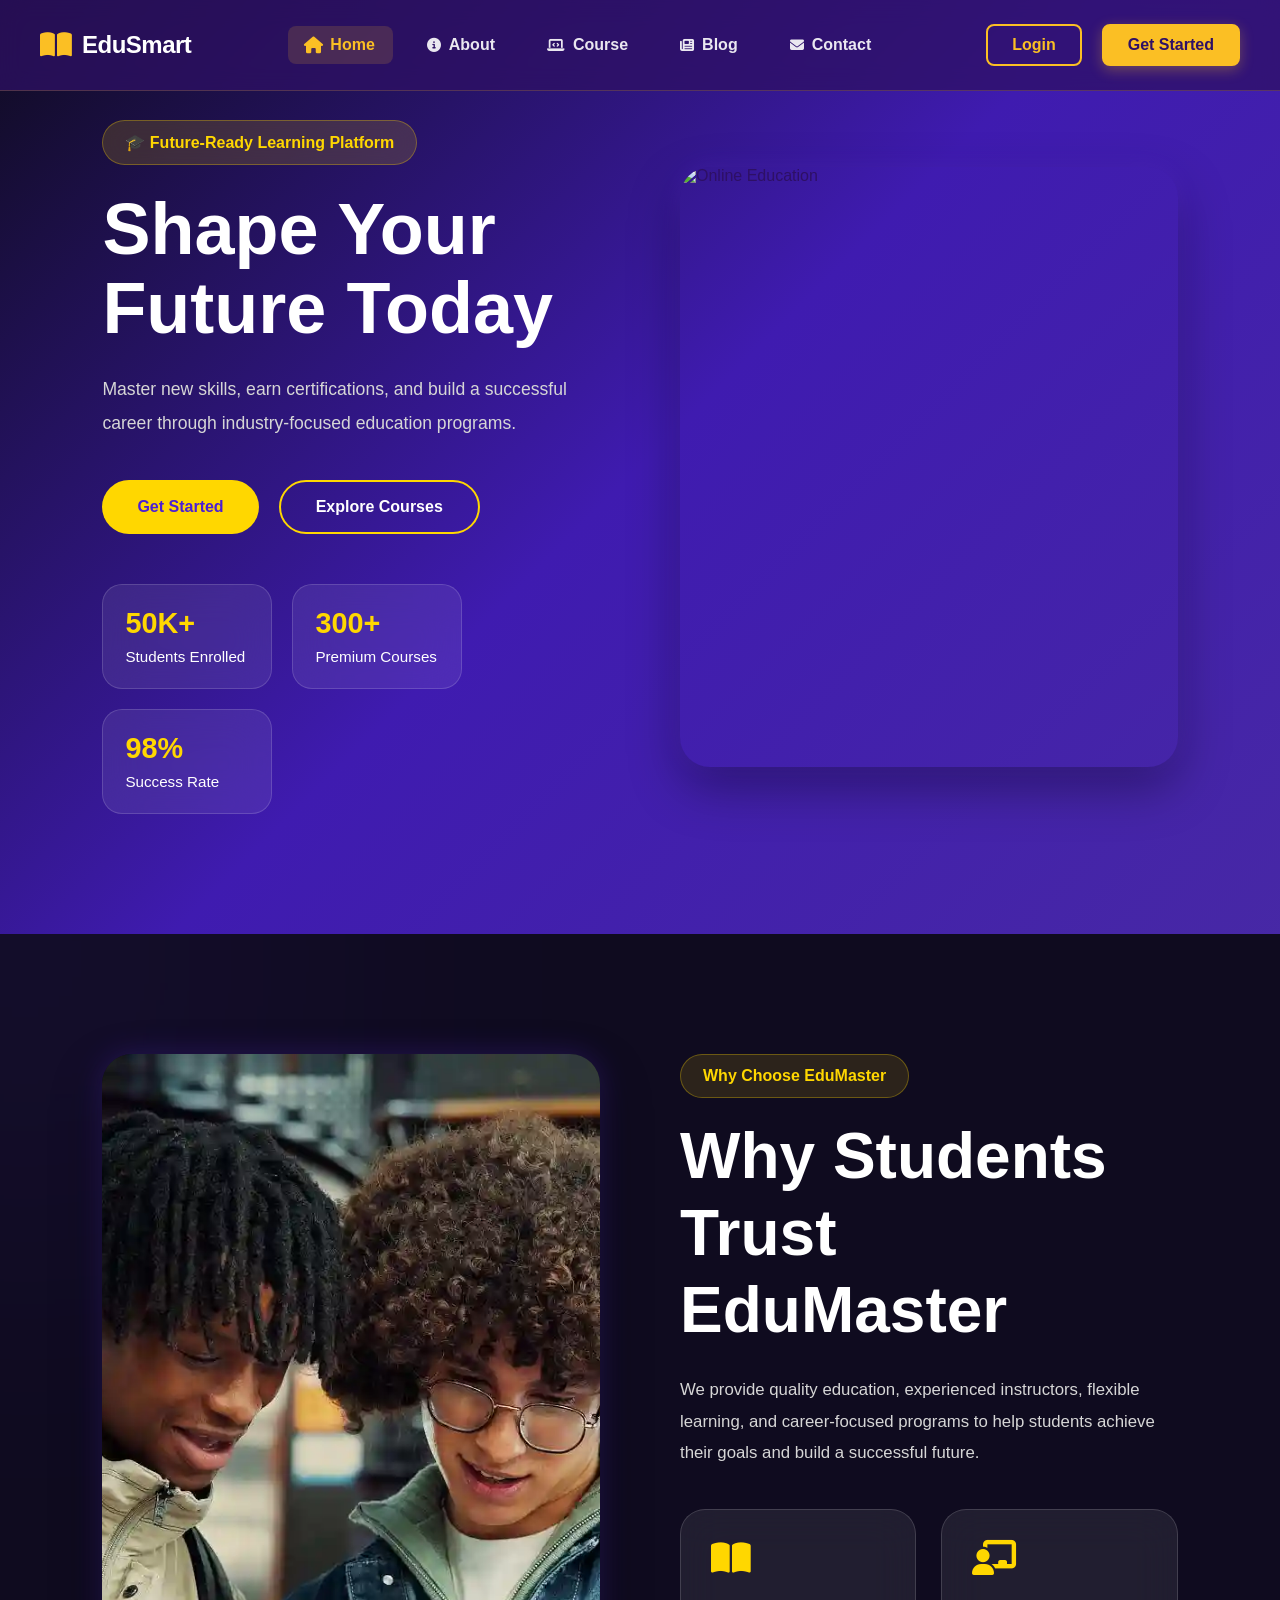
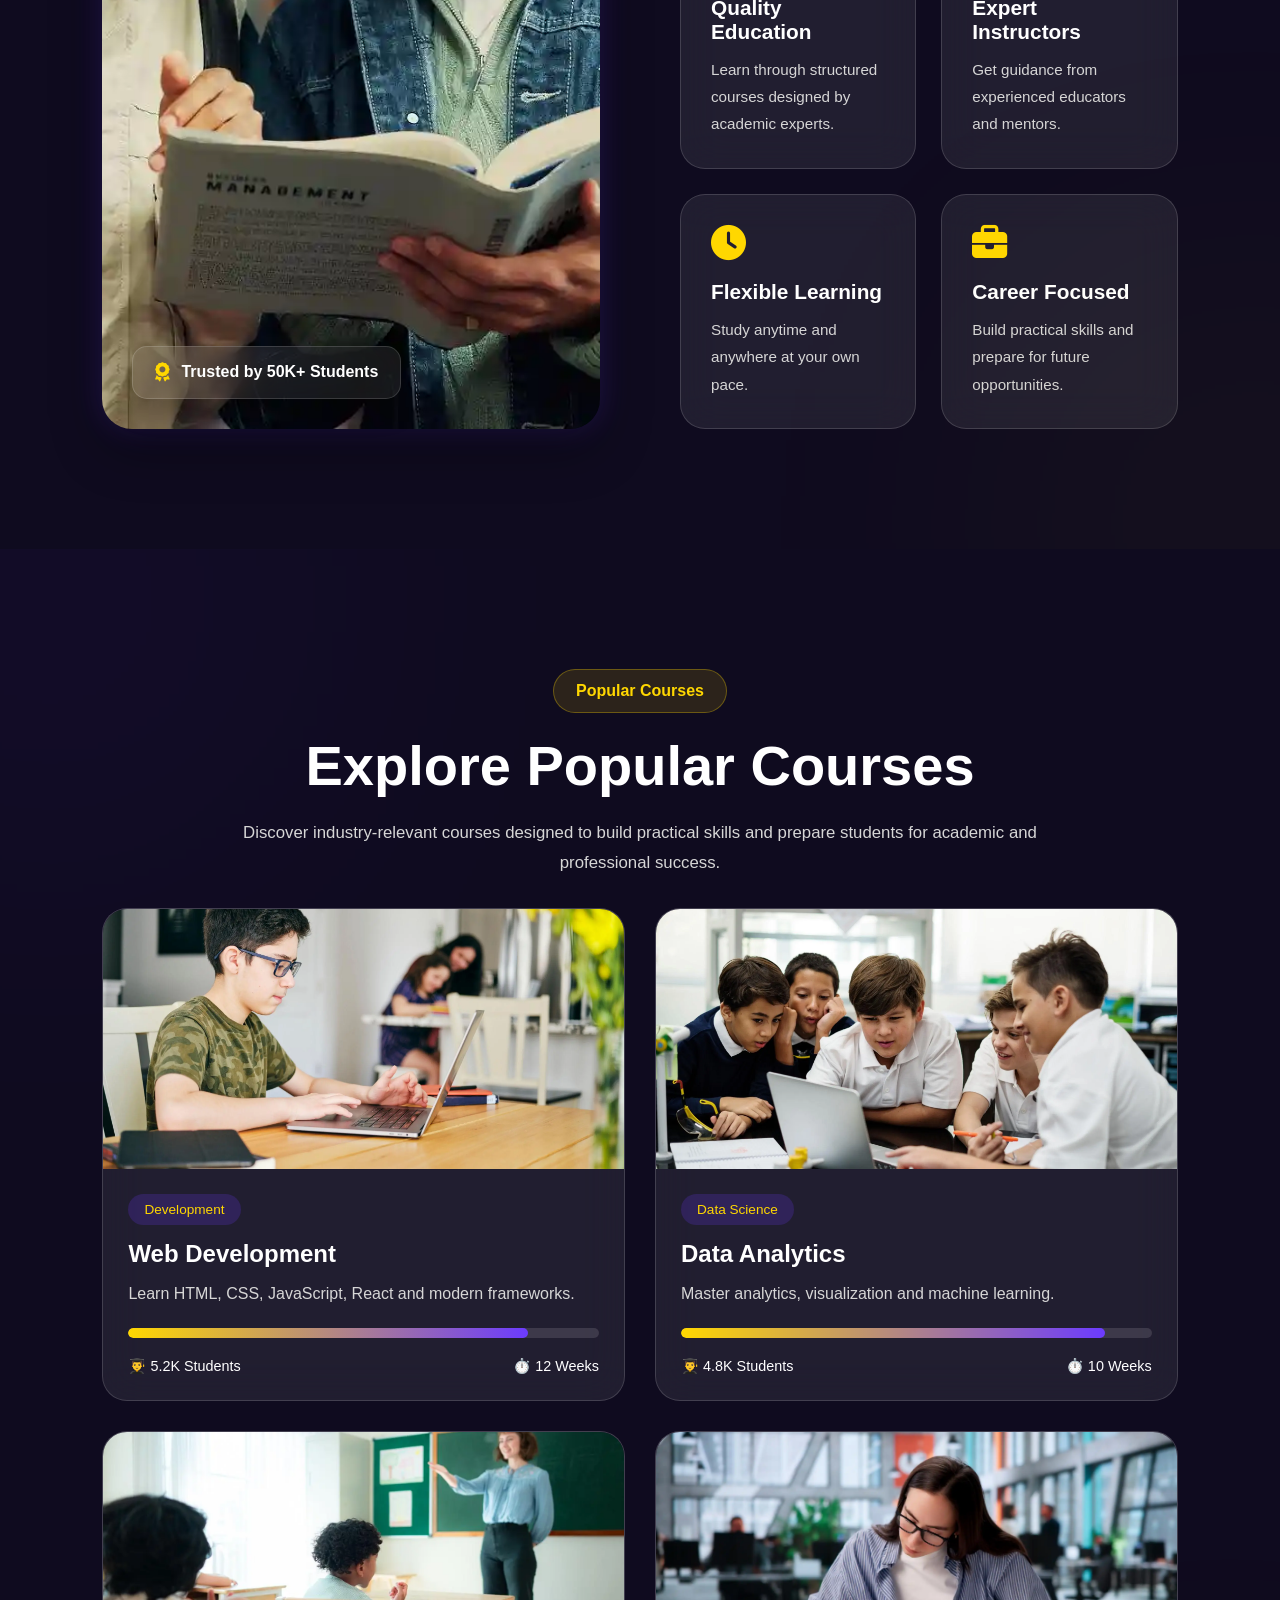
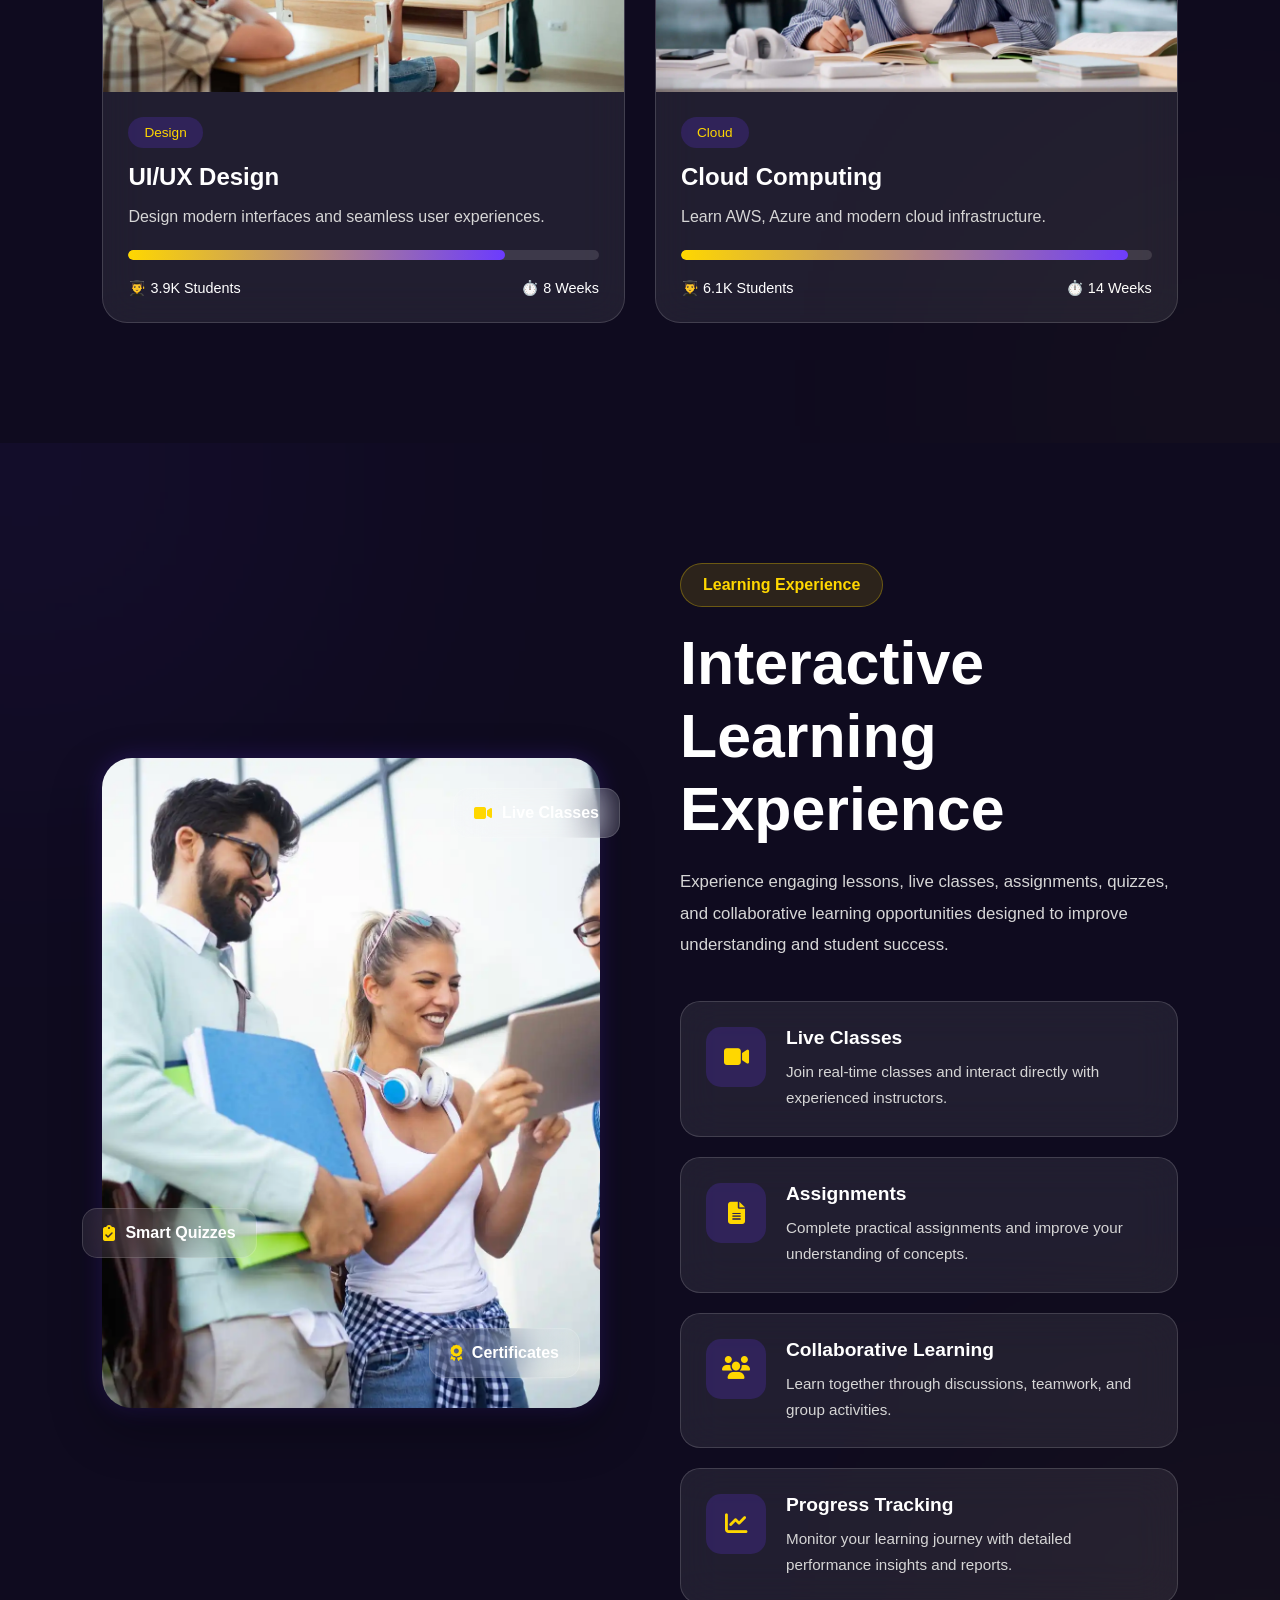
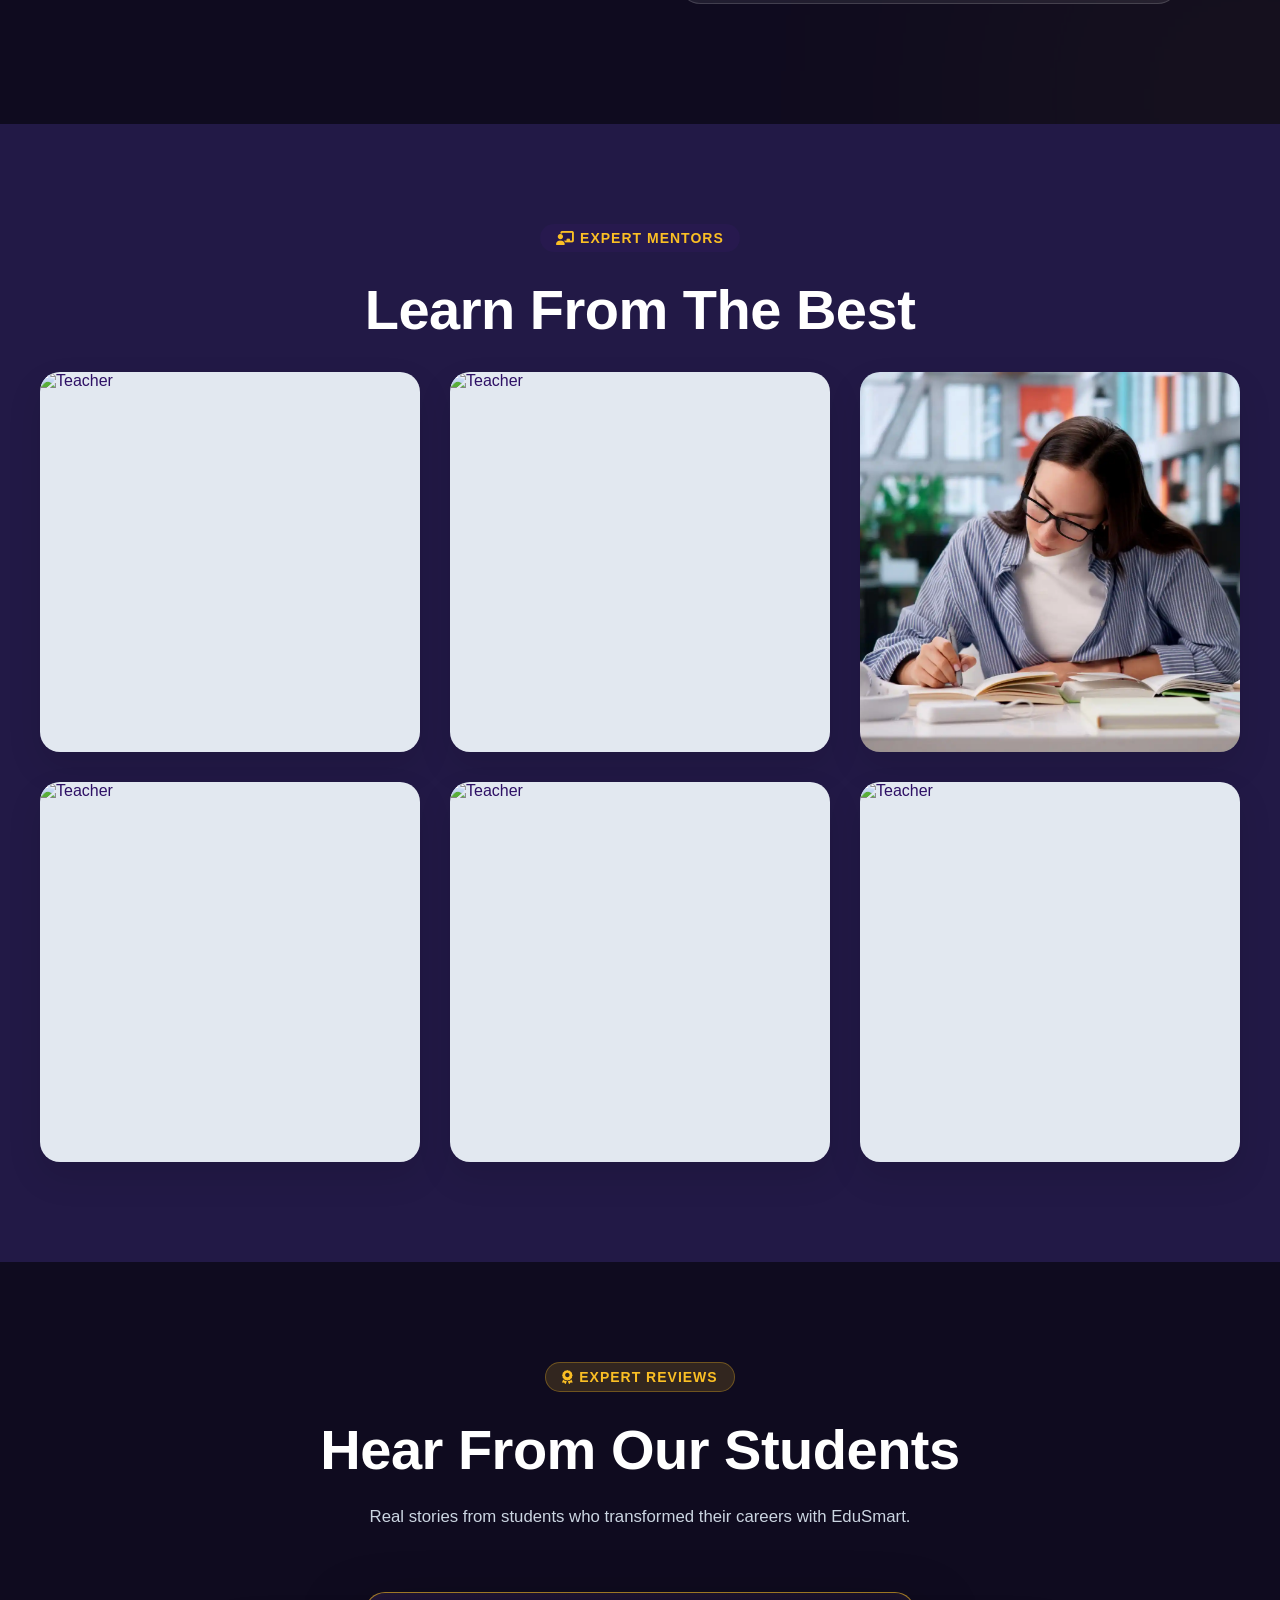
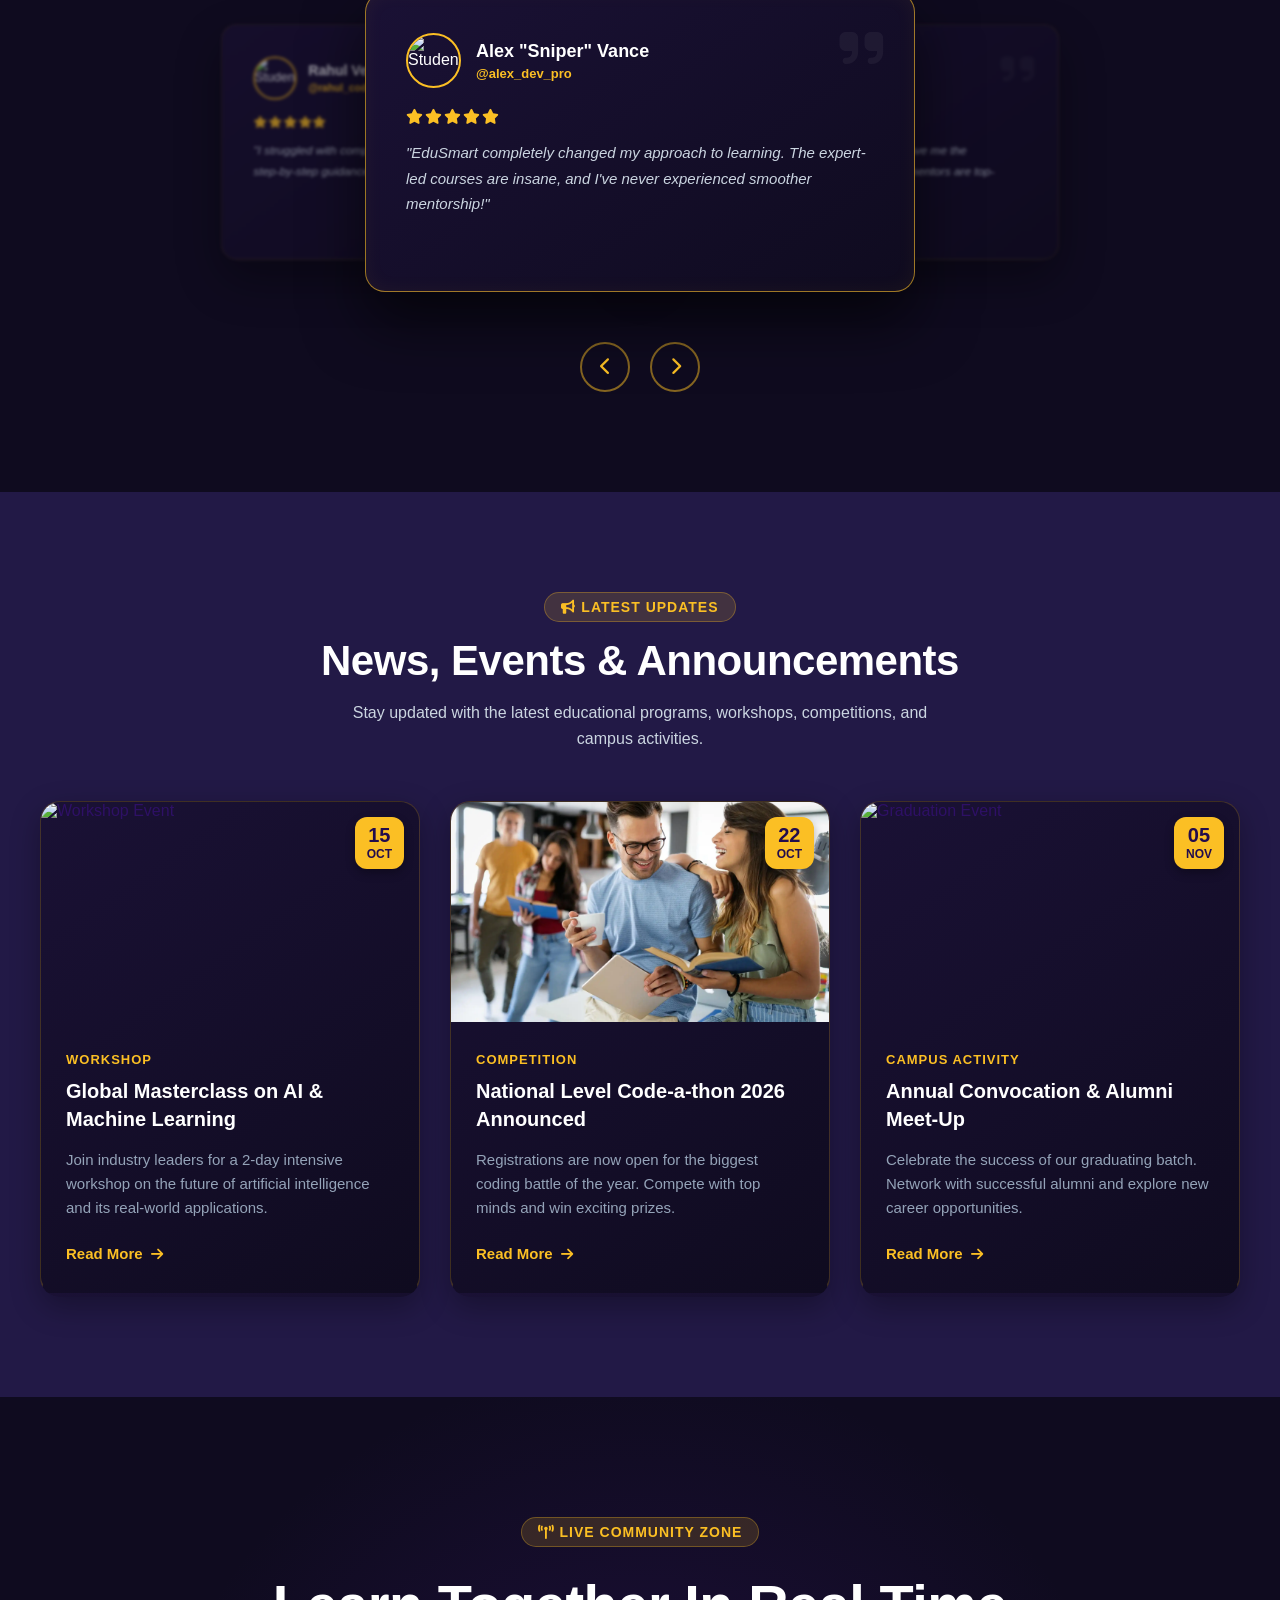
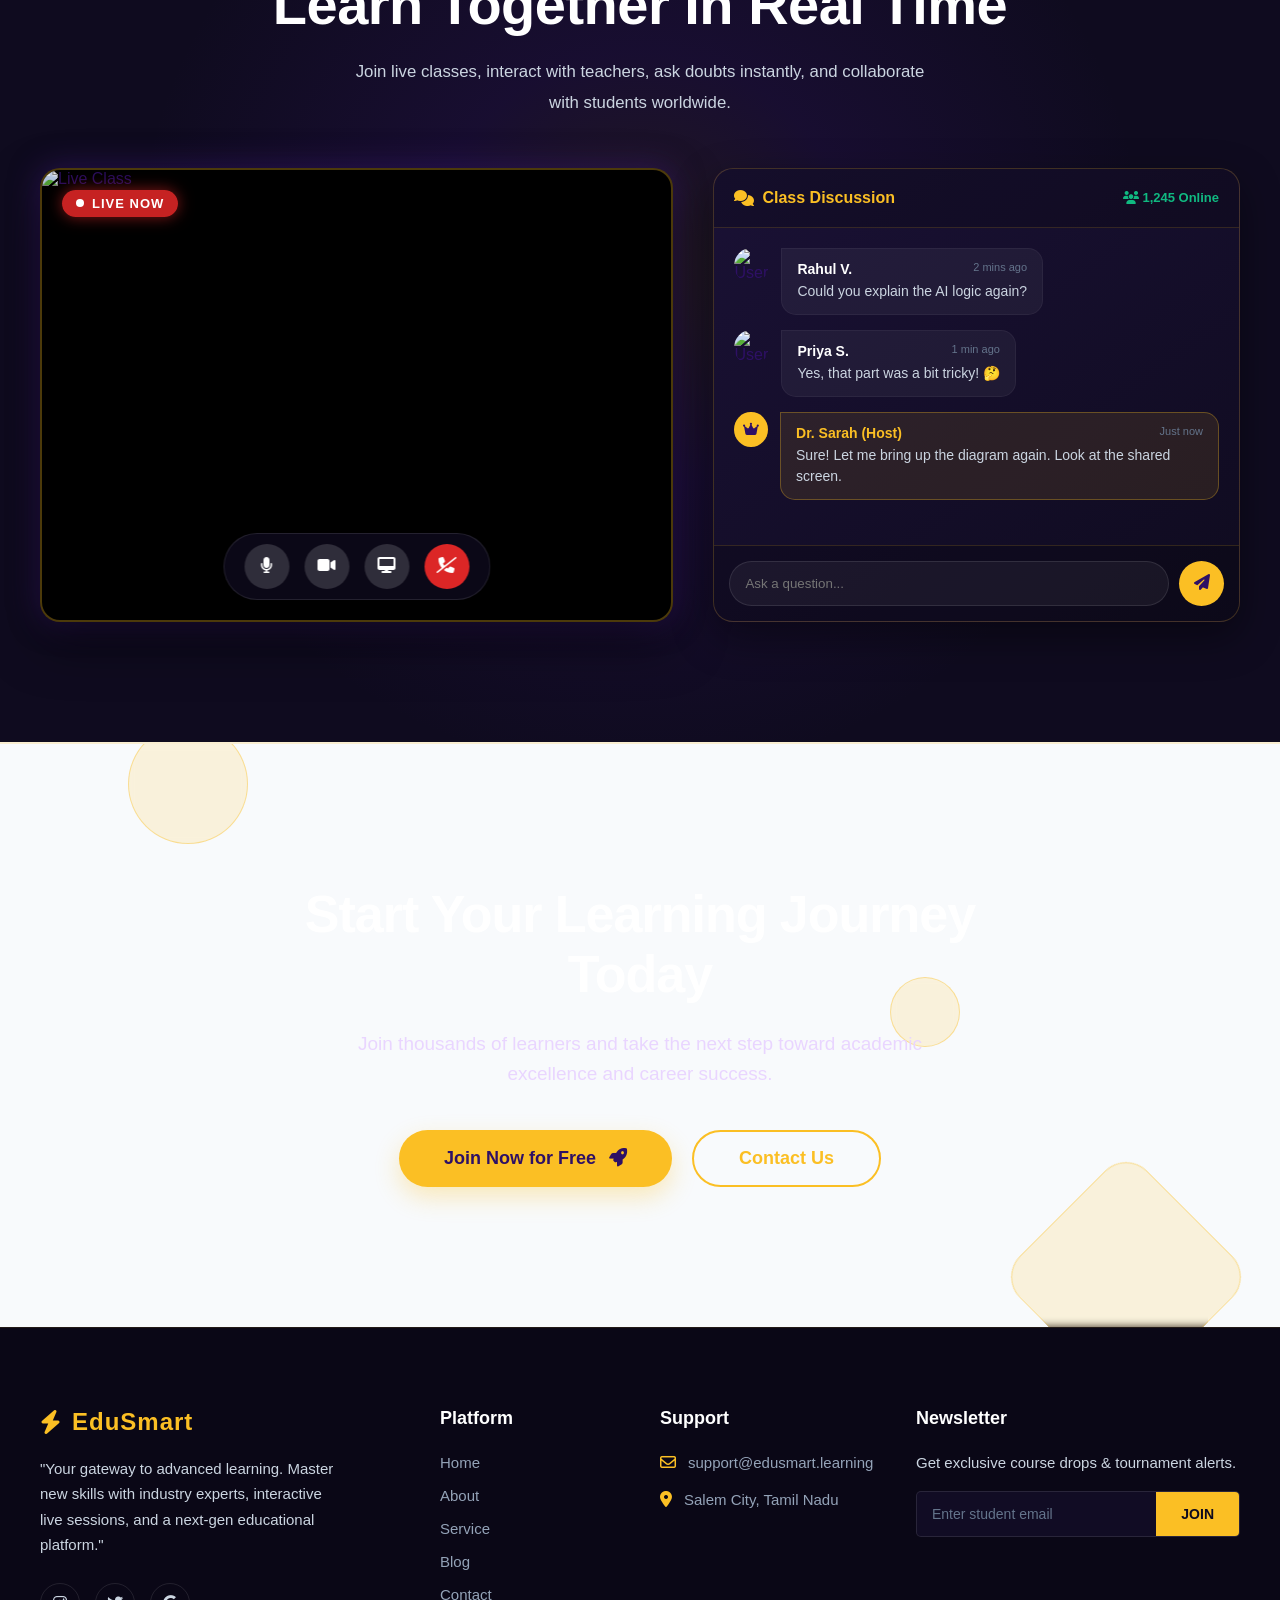
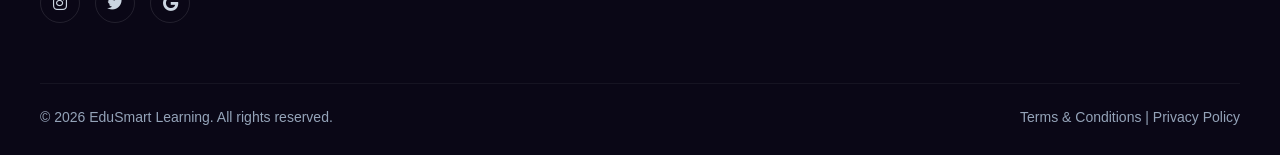
==== index.html @ 2780b0ca "Education" ====
<!DOCTYPE html>
<html lang="en">

<head>
    <meta charset="UTF-8">
    <meta name="viewport" content="width=device-width, initial-scale=1.0">
    <title>EduSmart - Online Education Platform</title>

    <link rel="stylesheet" href="https://cdnjs.cloudflare.com/ajax/libs/font-awesome/6.4.0/css/all.min.css">

    <link href="https://unpkg.com/aos@2.3.4/dist/aos.css" rel="stylesheet">

    <link rel="stylesheet" href="common.css">
    <link rel="stylesheet" href="style.css">
</head>

<body>

    <div id="preloader">
        <div class="loader-content">
            <i class="fas fa-graduation-cap loader-icon"></i>
            <h2>Stackly Education</h2>
            <div class="spinner"></div>
        </div>
    </div>

    <nav class="navbar">
        <div class="nav-container">

            <div class="nav-logo">
                <i class="fas fa-book-open logo-icon" style="font-size: 28px;"></i>
                <span class="logo-text">EduSmart</span>
            </div>

            <ul class="nav-menu">
                <li><a href="index.html" class="menu-link active" data-page="Home"><i class="fas fa-home"></i> Home</a>
                </li>
                <li><a href="#" class="menu-link" data-page="About"><i class="fas fa-info-circle"></i> About</a></li>
                <li><a href="#" class="menu-link" data-page="Course"><i class="fas fa-laptop-code"></i> Course</a></li>
                <li><a href="#" class="menu-link" data-page="Blog"><i class="fas fa-newspaper"></i> Blog</a></li>
                <li><a href="#" class="menu-link" data-page="Contact"><i class="fas fa-envelope"></i> Contact</a></li>
            </ul>

            <div class="nav-actions">
                <button class="btn-login" onclick="window.location.href='login.html'">Login</button>
                <button class="btn-get-started" onclick="window.location.href='createaccount.html'">Get Started</button>
            </div>

            <button class="hamburger" id="hamburger-btn" aria-label="Toggle Menu">
                <span class="bar"></span><span class="bar"></span><span class="bar"></span>
            </button>
        </div>

        <div class="mobile-dropdown" id="mobile-menu">
            <ul class="mobile-nav-links">
                <li><a href="index.html" class="mobile-link active" data-page="Home"><i class="fas fa-home"></i>
                        Home</a></li>
                <li><a href="#" class="mobile-link" data-page="About"><i class="fas fa-info-circle"></i> About</a></li>
                <li><a href="#" class="mobile-link" data-page="Course"><i class="fas fa-laptop-code"></i> Course</a>
                </li>
                <li><a href="#" class="mobile-link" data-page="Blog"><i class="fas fa-newspaper"></i> Blog</a></li>
                <li><a href="#" class="mobile-link" data-page="Contact"><i class="fas fa-envelope"></i> Contact</a></li>
            </ul>
            <div class="mobile-btn-wrapper">
                <button class="btn-login mobile-login-btn" onclick="window.location.href='login.html'">Login</button>
                <button class="btn-get-started mobile-get-btn" onclick="window.location.href='createaccount.html'">Get
                    Started</button>
            </div>
        </div>
    </nav>

    <section class="hero">

        <video autoplay muted loop playsinline class="hero-video">
            <source src="./asset/video1.mp4">
        </video>

        <div class="hero-overlay"></div>

        <div class="hero-container">

            <div class="hero-content">
                <div class="hero-badge" data-aos="fade-right">
                    🎓 Future-Ready Learning Platform
                </div>

                <h1 id="heroTitle" data-aos="fade-right" data-aos-duration="1200">
                    Learn Without Limits
                </h1>

                <p id="heroText" data-aos="fade-up" data-aos-delay="200">
                    Unlock your potential with expert-led courses, interactive lessons, and a learning experience
                    designed for future success.
                </p>

                <div class="hero-buttons" data-aos="zoom-in" data-aos-delay="400">
                    <a href="#" class="btn-primary">Get Started</a>
                    <a href="#" class="btn-secondary">Explore Courses</a>
                </div>

                <div class="hero-stats">
                    <div class="stat-card" data-aos="zoom-in-up" data-aos-delay="600">
                        <h3>50K+</h3>
                        <span>Students Enrolled</span>
                    </div>

                    <div class="stat-card" data-aos="zoom-in-up" data-aos-delay="800">
                        <h3>300+</h3>
                        <span>Premium Courses</span>
                    </div>

                    <div class="stat-card" data-aos="zoom-in-up" data-aos-delay="1000">
                        <h3>98%</h3>
                        <span>Success Rate</span>
                    </div>
                </div>
            </div>

            <div class="hero-right" data-aos="fade-left" data-aos-duration="1400">
                <div class="hero-image-wrapper">
                    <img src="https://images.unsplash.com/photo-1522202176988-66273c2fd55f?q=80&w=600&auto=format&fit=crop"
                        class="hero-image active" alt="Students Learning">

                    <img src="https://images.unsplash.com/photo-1531482615713-2afd69097998?q=80&w=600&auto=format&fit=crop"
                        class="hero-image" alt="Online Education">

                    <img src="https://images.unsplash.com/photo-1516321318423-f06f85e504b3?q=80&w=600&auto=format&fit=crop"
                        class="hero-image" alt="Education Success">
                </div>
            </div>

        </div>
    </section>

    <section class="why-trust">

        <div class="container">

            <div class="trust-image" data-aos="fade-right" data-aos-duration="1200">

                <img src="./asset/sec1.webp" alt="Teacher Guiding Students">

                <div class="floating-badge">
                    <i class="fas fa-award"></i>
                    <span>Trusted by 50K+ Students</span>
                </div>

            </div>

            <div class="trust-content">

                <span class="section-badge" data-aos="fade-up">
                    Why Choose EduMaster
                </span>

                <h2 data-aos="fade-up" data-aos-delay="200">
                    Why Students Trust EduMaster
                </h2>

                <p data-aos="fade-up" data-aos-delay="400">
                    We provide quality education, experienced instructors,
                    flexible learning, and career-focused programs to help
                    students achieve their goals and build a successful future.
                </p>

                <div class="feature-grid">

                    <div class="feature-card" data-aos="zoom-in" data-aos-delay="100">
                        <i class="fas fa-book-open"></i>
                        <h3>Quality Education</h3>
                        <p>
                            Learn through structured courses designed by academic experts.
                        </p>
                    </div>

                    <div class="feature-card" data-aos="zoom-in" data-aos-delay="200">
                        <i class="fas fa-chalkboard-teacher"></i>
                        <h3>Expert Instructors</h3>
                        <p>
                            Get guidance from experienced educators and mentors.
                        </p>
                    </div>

                    <div class="feature-card" data-aos="zoom-in" data-aos-delay="300">
                        <i class="fas fa-clock"></i>
                        <h3>Flexible Learning</h3>
                        <p>
                            Study anytime and anywhere at your own pace.
                        </p>
                    </div>

                    <div class="feature-card" data-aos="zoom-in" data-aos-delay="400">
                        <i class="fas fa-briefcase"></i>
                        <h3>Career Focused</h3>
                        <p>
                            Build practical skills and prepare for future opportunities.
                        </p>
                    </div>

                </div>

            </div>

        </div>

    </section>

    <section class="courses">

        <div class="section-header">

            <span class="section-badge" data-aos="fade-up">
                Popular Courses
            </span>

            <h2 data-aos="fade-up" data-aos-delay="200">
                Explore Popular Courses
            </h2>

            <p data-aos="fade-up" data-aos-delay="400">
                Discover industry-relevant courses designed to build practical skills and prepare students for academic
                and professional success.
            </p>

        </div>

        <div class="courses-grid">

            <div class="course-card" data-aos="zoom-in">

                <div class="course-image">
                    <img src="./asset/sec2.webp" alt="Web Development Course Students Learning Programming and Coding">
                </div>

                <div class="course-content">

                    <span class="course-tag">Development</span>

                    <h3>Web Development</h3>

                    <p>
                        Learn HTML, CSS, JavaScript, React and modern frameworks.
                    </p>

                    <div class="progress">
                        <span style="width:85%"></span>
                    </div>

                    <div class="course-info">
                        <span>👨‍🎓 5.2K Students</span>
                        <span>⏱️ 12 Weeks</span>
                    </div>

                </div>

            </div>

            <div class="course-card" data-aos="zoom-in" data-aos-delay="200">

                <div class="course-image">
                    <img src="./asset/sec3.webp"
                        alt="Data Science Course Students Learning Analytics and Machine Learning">
                </div>

                <div class="course-content">

                    <span class="course-tag">Data Science</span>

                    <h3>Data Analytics</h3>

                    <p>
                        Master analytics, visualization and machine learning.
                    </p>

                    <div class="progress">
                        <span style="width:90%"></span>
                    </div>

                    <div class="course-info">
                        <span>👨‍🎓 4.8K Students</span>
                        <span>⏱️ 10 Weeks</span>
                    </div>

                </div>

            </div>

            <div class="course-card" data-aos="zoom-in" data-aos-delay="400">

                <div class="course-image">
                    <img src="./asset/sec4.webp"
                        alt="UI UX Design Course Students Creating User Interface and Experience Designs">
                </div>

                <div class="course-content">

                    <span class="course-tag">Design</span>

                    <h3>UI/UX Design</h3>

                    <p>
                        Design modern interfaces and seamless user experiences.
                    </p>

                    <div class="progress">
                        <span style="width:80%"></span>
                    </div>

                    <div class="course-info">
                        <span>👨‍🎓 3.9K Students</span>
                        <span>⏱️ 8 Weeks</span>
                    </div>

                </div>

            </div>

            <div class="course-card" data-aos="zoom-in" data-aos-delay="600">

                <div class="course-image">
                    <img src="./asset/sec5.webp"
                        alt="Cloud Computing Course Students Learning AWS Azure and Cloud Technology">
                </div>

                <div class="course-content">

                    <span class="course-tag">Cloud</span>

                    <h3>Cloud Computing</h3>

                    <p>
                        Learn AWS, Azure and modern cloud infrastructure.
                    </p>

                    <div class="progress">
                        <span style="width:95%"></span>
                    </div>

                    <div class="course-info">
                        <span>👨‍🎓 6.1K Students</span>
                        <span>⏱️ 14 Weeks</span>
                    </div>

                </div>

            </div>

        </div>

    </section>


    <section class="learning-experience">

        <div class="learning-container">

            <div class="learning-image" data-aos="fade-right" data-aos-duration="1200">

                <img src="./asset/sec6.webp" alt="Student Using Tablet and Digital Learning Tools">

                <div class="floating-card card-one">
                    <i class="fas fa-video"></i>
                    <span>Live Classes</span>
                </div>

                <div class="floating-card card-two">
                    <i class="fas fa-clipboard-check"></i>
                    <span>Smart Quizzes</span>
                </div>

                <div class="floating-card card-three">
                    <i class="fas fa-award"></i>
                    <span>Certificates</span>
                </div>

            </div>

            <div class="learning-content">

                <span class="section-badge" data-aos="fade-up">
                    Learning Experience
                </span>

                <h2 data-aos="fade-up" data-aos-delay="200">
                    Interactive Learning Experience
                </h2>

                <p data-aos="fade-up" data-aos-delay="400">
                    Experience engaging lessons, live classes, assignments,
                    quizzes, and collaborative learning opportunities designed
                    to improve understanding and student success.
                </p>

                <div class="learning-features">

                    <div class="learning-box" data-aos="fade-up" data-aos-delay="100">

                        <i class="fas fa-video"></i>

                        <div>
                            <h3>Live Classes</h3>
                            <p>
                                Join real-time classes and interact directly
                                with experienced instructors.
                            </p>
                        </div>

                    </div>

                    <div class="learning-box" data-aos="fade-up" data-aos-delay="300">

                        <i class="fas fa-file-alt"></i>

                        <div>
                            <h3>Assignments</h3>
                            <p>
                                Complete practical assignments and improve
                                your understanding of concepts.
                            </p>
                        </div>

                    </div>

                    <div class="learning-box" data-aos="fade-up" data-aos-delay="500">

                        <i class="fas fa-users"></i>

                        <div>
                            <h3>Collaborative Learning</h3>
                            <p>
                                Learn together through discussions,
                                teamwork, and group activities.
                            </p>
                        </div>

                    </div>

                    <div class="learning-box" data-aos="fade-up" data-aos-delay="700">

                        <i class="fas fa-chart-line"></i>

                        <div>
                            <h3>Progress Tracking</h3>
                            <p>
                                Monitor your learning journey with detailed
                                performance insights and reports.
                            </p>
                        </div>

                    </div>

                </div>

            </div>

        </div>

    </section>

    <section class="teachers-section">
        <div class="teachers-container">

            <div class="section-header fade-up">
                <span class="section-tag"><i class="fas fa-chalkboard-teacher"></i> Expert Mentors</span>
                <h2 class="section-title">Learn from the Best</h2>
            </div>

            <div class="teachers-grid">

                <div class="flip-card fade-up">
                    <div class="flip-inner">
                        <div class="flip-front">
                            <img src="https://images.unsplash.com/photo-1573496359142-b8d87734a5a2?q=80&w=600&auto=format&fit=crop"
                                alt="Teacher">
                        </div>
                        <div class="flip-back">
                            <h3>Dr. Sarah Johnson</h3>
                            <span class="teacher-role">Mathematics Expert</span>
                            <p>10+ years of experience in making advanced mathematics easy to understand.</p>
                            <div class="social">
                                <a href="#"><i class="fab fa-linkedin-in"></i></a>
                                <a href="#"><i class="fab fa-twitter"></i></a>
                                <a href="#"><i class="fas fa-envelope"></i></a>
                            </div>
                        </div>
                    </div>
                </div>

                <div class="flip-card fade-up" style="transition-delay: 0.1s;">
                    <div class="flip-inner">
                        <div class="flip-front">
                            <img src="https://images.unsplash.com/photo-1560250097-0b93528c311a?q=80&w=600&auto=format&fit=crop"
                                alt="Teacher">
                        </div>
                        <div class="flip-back">
                            <h3>Prof. Michael Lee</h3>
                            <span class="teacher-role">Science Instructor</span>
                            <p>Focused on practical science, research, and innovation-based learning.</p>
                            <div class="social">
                                <a href="#"><i class="fab fa-linkedin-in"></i></a>
                                <a href="#"><i class="fab fa-twitter"></i></a>
                                <a href="#"><i class="fas fa-envelope"></i></a>
                            </div>
                        </div>
                    </div>
                </div>

                <div class="flip-card fade-up" style="transition-delay: 0.2s;">
                    <div class="flip-inner">
                        <div class="flip-front">
                            <img src="./asset/sec5.webp" alt="Teacher">
                        </div>
                        <div class="flip-back">
                            <h3>Emily Roberts</h3>
                            <span class="teacher-role">Technology Mentor</span>
                            <p>Expert in coding, AI, and building modern digital learning systems.</p>
                            <div class="social">
                                <a href="#"><i class="fab fa-linkedin-in"></i></a>
                                <a href="#"><i class="fab fa-github"></i></a>
                                <a href="#"><i class="fas fa-globe"></i></a>
                            </div>
                        </div>
                    </div>
                </div>

                <div class="flip-card fade-up">
                    <div class="flip-inner">
                        <div class="flip-front">
                            <img src="https://images.unsplash.com/photo-1519085360753-af0119f7cbe7?q=80&w=600&auto=format&fit=crop"
                                alt="Teacher">
                        </div>
                        <div class="flip-back">
                            <h3>David Wilson</h3>
                            <span class="teacher-role">Business Coach</span>
                            <p>Guiding students in career growth, leadership, and core business skills.</p>
                            <div class="social">
                                <a href="#"><i class="fab fa-linkedin-in"></i></a>
                                <a href="#"><i class="fab fa-twitter"></i></a>
                                <a href="#"><i class="fas fa-envelope"></i></a>
                            </div>
                        </div>
                    </div>
                </div>

                <div class="flip-card fade-up" style="transition-delay: 0.1s;">
                    <div class="flip-inner">
                        <div class="flip-front">
                            <img src="https://images.unsplash.com/photo-1544717302-de2939b7ef71?q=80&w=600&auto=format&fit=crop"
                                alt="Teacher">
                        </div>
                        <div class="flip-back">
                            <h3>Anna Smith</h3>
                            <span class="teacher-role">English Trainer</span>
                            <p>Improving communication, soft skills, and professional language fluency.</p>
                            <div class="social">
                                <a href="#"><i class="fab fa-linkedin-in"></i></a>
                                <a href="#"><i class="fab fa-youtube"></i></a>
                                <a href="#"><i class="fas fa-envelope"></i></a>
                            </div>
                        </div>
                    </div>
                </div>

                <div class="flip-card fade-up" style="transition-delay: 0.2s;">
                    <div class="flip-inner">
                        <div class="flip-front">
                            <img src="https://images.unsplash.com/photo-1506794778202-cad84cf45f1d?q=80&w=600&auto=format&fit=crop"
                                alt="Teacher">
                        </div>
                        <div class="flip-back">
                            <h3>John Carter</h3>
                            <span class="teacher-role">Physics Expert</span>
                            <p>Making complex physics theories easy with practical real-world examples.</p>
                            <div class="social">
                                <a href="#"><i class="fab fa-linkedin-in"></i></a>
                                <a href="#"><i class="fab fa-twitter"></i></a>
                                <a href="#"><i class="fas fa-envelope"></i></a>
                            </div>
                        </div>
                    </div>
                </div>

            </div>
        </div>
    </section>


    <section class="testimonials-3d-section" id="success-stories">
        <div class="testimonials-container">

            <div class="section-header fade-up">
                <span class="section-tag-gold"><i class="fas fa-award"></i> Expert Reviews</span>
                <h2 class="section-title text-white">Hear From Our Students</h2>
                <p class="section-desc text-light">Real stories from students who transformed their careers with
                    EduSmart.</p>
            </div>

            <div class="slider-3d-wrapper fade-up">

                <div class="slider-3d-container" id="slider-3d-container">

                    <div class="card-3d">
                        <div class="card-top">
                            <img src="https://images.unsplash.com/photo-1523240795612-9a054b0db644?q=80&w=150&auto=format&fit=crop"
                                alt="Student">
                            <div class="student-info-3d">
                                <h4>Alex "Sniper" Vance</h4>
                                <span>@alex_dev_pro</span>
                            </div>
                            <i class="fas fa-quote-right quote-bg"></i>
                        </div>
                        <div class="stars"><i class="fas fa-star"></i><i class="fas fa-star"></i><i
                                class="fas fa-star"></i><i class="fas fa-star"></i><i class="fas fa-star"></i></div>
                        <p>"EduSmart completely changed my approach to learning. The expert-led courses are insane, and
                            I've never experienced smoother mentorship!"</p>
                    </div>

                    <div class="card-3d">
                        <div class="card-top">
                            <img src="https://images.unsplash.com/photo-1438761681033-6461ffad8d80?q=80&w=150&auto=format&fit=crop"
                                alt="Student">
                            <div class="student-info-3d">
                                <h4>Priya Sharma</h4>
                                <span>@priya_designs</span>
                            </div>
                            <i class="fas fa-quote-right quote-bg"></i>
                        </div>
                        <div class="stars"><i class="fas fa-star"></i><i class="fas fa-star"></i><i
                                class="fas fa-star"></i><i class="fas fa-star"></i><i class="fas fa-star-half-alt"></i>
                        </div>
                        <p>"The interactive lessons and practical projects gave me the confidence to build real-world
                            applications. The mentors are top-notch."</p>
                    </div>

                    <div class="card-3d">
                        <div class="card-top">
                            <img src="https://images.unsplash.com/photo-1517365830460-955ce3ccd263?q=80&w=150&auto=format&fit=crop"
                                alt="Student">
                            <div class="student-info-3d">
                                <h4>Sarah Jenkins</h4>
                                <span>@sarah_data</span>
                            </div>
                            <i class="fas fa-quote-right quote-bg"></i>
                        </div>
                        <div class="stars"><i class="fas fa-star"></i><i class="fas fa-star"></i><i
                                class="fas fa-star"></i><i class="fas fa-star"></i><i class="fas fa-star"></i></div>
                        <p>"Getting globally certified through EduSmart was a game-changer for my career. The
                            zero-latency platform makes learning an absolute joy."</p>
                    </div>

                    <div class="card-3d">
                        <div class="card-top">
                            <img src="https://images.unsplash.com/photo-1531427186611-ecfd6d936c79?q=80&w=150&auto=format&fit=crop"
                                alt="Student">
                            <div class="student-info-3d">
                                <h4>Rahul Verma</h4>
                                <span>@rahul_coder</span>
                            </div>
                            <i class="fas fa-quote-right quote-bg"></i>
                        </div>
                        <div class="stars"><i class="fas fa-star"></i><i class="fas fa-star"></i><i
                                class="fas fa-star"></i><i class="fas fa-star"></i><i class="fas fa-star"></i></div>
                        <p>"I struggled with complex logic until I found the courses here. The step-by-step guidance
                            made everything so much easier to grasp."</p>
                    </div>

                </div>

                <div class="slider-controls-3d">
                    <button id="prev-3d"><i class="fas fa-chevron-left"></i></button>
                    <button id="next-3d"><i class="fas fa-chevron-right"></i></button>
                </div>

            </div>
        </div>
    </section>

    <section class="news-section" id="news">
        <div class="news-container">

            <div class="section-header fade-up">
                <span class="section-tag-purple"><i class="fas fa-bullhorn"></i> Latest Updates</span>
                <h2 class="section-title-dark">News, Events & Announcements</h2>
                <p class="section-desc-dark">Stay updated with the latest educational programs, workshops, competitions,
                    and campus activities.</p>
            </div>

            <div class="news-grid">

                <div class="news-card fade-up">
                    <div class="news-img-wrapper">
                        <img src="https://images.unsplash.com/photo-1544531586-fde5298cdd40?q=80&w=600&auto=format&fit=crop"
                            alt="Workshop Event">
                        <div class="news-date">
                            <span class="date-day">15</span>
                            <span class="date-month">Oct</span>
                        </div>
                    </div>
                    <div class="news-content">
                        <span class="news-category">Workshop</span>
                        <h3 class="news-title">Global Masterclass on AI & Machine Learning</h3>
                        <p class="news-excerpt">Join industry leaders for a 2-day intensive workshop on the future of
                            artificial intelligence and its real-world applications.</p>
                        <a href="#" class="read-more-btn">Read More <i class="fas fa-arrow-right"></i></a>
                    </div>
                </div>

                <div class="news-card fade-up" style="transition-delay: 0.1s;">
                    <div class="news-img-wrapper">
                        <img src="./asset/sec8.webp" alt="Hackathon Event">
                        <div class="news-date">
                            <span class="date-day">22</span>
                            <span class="date-month">Oct</span>
                        </div>
                    </div>
                    <div class="news-content">
                        <span class="news-category">Competition</span>
                        <h3 class="news-title">National Level Code-a-thon 2026 Announced</h3>
                        <p class="news-excerpt">Registrations are now open for the biggest coding battle of the year.
                            Compete with top minds and win exciting prizes.</p>
                        <a href="#" class="read-more-btn">Read More <i class="fas fa-arrow-right"></i></a>
                    </div>
                </div>

                <div class="news-card fade-up" style="transition-delay: 0.2s;">
                    <div class="news-img-wrapper">
                        <img src="https://images.unsplash.com/photo-1515187029135-18ee286d815b?q=80&w=600&auto=format&fit=crop"
                            alt="Graduation Event">
                        <div class="news-date">
                            <span class="date-day">05</span>
                            <span class="date-month">Nov</span>
                        </div>
                    </div>
                    <div class="news-content">
                        <span class="news-category">Campus Activity</span>
                        <h3 class="news-title">Annual Convocation & Alumni Meet-Up</h3>
                        <p class="news-excerpt">Celebrate the success of our graduating batch. Network with successful
                            alumni and explore new career opportunities.</p>
                        <a href="#" class="read-more-btn">Read More <i class="fas fa-arrow-right"></i></a>
                    </div>
                </div>

            </div>

        </div>
    </section>

    <section class="live-section" id="live-zone">
        <div class="live-glow-bg"></div>

        <div class="live-container">

            <div class="section-header fade-up" style="text-align: center;">
                <span class="section-tag-gold"><i class="fas fa-broadcast-tower"></i> Live Community Zone</span>
                <h2 class="section-title text-white">Learn Together in Real Time</h2>
                <p class="section-desc text-light" style="margin: 0 auto 50px auto;">Join live classes, interact with
                    teachers, ask doubts instantly, and collaborate with students worldwide.</p>
            </div>

            <div class="live-split-layout">
                <div class="live-video-box fade-up">
                    <div class="live-badge">
                        <span class="live-dot"></span> LIVE NOW
                    </div>

                    <img src="https://images.unsplash.com/photo-1573164713988-8665fc963095?q=80&w=800&auto=format&fit=crop"
                        alt="Live Class" class="teacher-img">

                    <div class="video-controls">
                        <button class="control-btn"><i class="fas fa-microphone"></i></button>
                        <button class="control-btn"><i class="fas fa-video"></i></button>
                        <button class="control-btn"><i class="fas fa-desktop"></i></button>
                        <button class="control-btn end-call"><i class="fas fa-phone-slash"></i></button>
                    </div>
                </div>

                <div class="live-chat-box fade-up" style="transition-delay: 0.2s;">

                    <div class="chat-header">
                        <h3><i class="fas fa-comments"></i> Class Discussion</h3>
                        <span class="online-count"><i class="fas fa-users"></i> 1,245 Online</span>
                    </div>

                    <div class="chat-stream" id="chat-stream">

                        <div class="chat-msg msg-1">
                            <img src="https://images.unsplash.com/photo-1535713875002-d1d0cf377fde?q=80&w=50&auto=format&fit=crop"
                                alt="User">
                            <div class="msg-content">
                                <h4>Rahul V. <span>2 mins ago</span></h4>
                                <p>Could you explain the AI logic again?</p>
                            </div>
                        </div>

                        <div class="chat-msg msg-2">
                            <img src="https://images.unsplash.com/photo-1494790108377-be9c29b29330?q=80&w=50&auto=format&fit=crop"
                                alt="User">
                            <div class="msg-content">
                                <h4>Priya S. <span>1 min ago</span></h4>
                                <p>Yes, that part was a bit tricky! 🤔</p>
                            </div>
                        </div>

                        <div class="chat-msg msg-3 tutor-msg">
                            <div class="tutor-icon"><i class="fas fa-crown"></i></div>
                            <div class="msg-content">
                                <h4 class="tutor-name">Dr. Sarah (Host) <span>Just now</span></h4>
                                <p>Sure! Let me bring up the diagram again. Look at the shared screen.</p>
                            </div>
                        </div>

                        <div class="floating-emojis">
                            <span class="emoji e-1">👍</span>
                            <span class="emoji e-2">❤️</span>
                            <span class="emoji e-3">🔥</span>
                            <span class="emoji e-4">👏</span>
                        </div>

                    </div>

                    <div class="chat-input-area">
                        <input type="text" id="chat-input" placeholder="Ask a question...">
                        <button id="chat-send-btn"><i class="fas fa-paper-plane"></i></button>
                    </div>

                </div>

            </div>
        </div>
    </section>


    <section class="cta-section" id="join-us">

        <div class="shape shape-1"></div>
        <div class="shape shape-2"></div>
        <div class="shape shape-3"></div>

        <div class="cta-container fade-up">
            <div class="cta-content">
                <h2 class="cta-title">Start Your Learning Journey Today</h2>
                <p class="cta-desc">Join thousands of learners and take the next step toward academic excellence and
                    career success.</p>

                <div class="cta-buttons">
                    <button class="btn-cta-primary" onclick="window.location.href='createaccount.html'">
                        Join Now for Free <i class="fas fa-rocket" style="margin-left: 8px;"></i>
                    </button>
                    <button class="btn-cta-secondary">
                        Contact Us
                    </button>
                </div>
            </div>
        </div>
    </section>

    <footer class="footer-section">
        <div class="footer-container fade-up">

            <div class="footer-grid">

                <div class="footer-col brand-col">
                    <div class="footer-logo">
                        <i class="fas fa-bolt"></i> <span>EduSmart</span>
                    </div>
                    <p>"Your gateway to advanced learning. Master new skills with industry experts, interactive live
                        sessions, and a next-gen educational platform."</p>
                    <div class="footer-social">
                        <a href="#"><i class="fab fa-instagram"></i></a>
                        <a href="#"><i class="fab fa-twitter"></i></a>
                        <a href="#"><i class="fab fa-google"></i></a>
                    </div>
                </div>

                <div class="footer-col links-col">
                    <h3>Platform</h3>
                    <ul>
                        <li><a href="index.html">Home</a></li>
                        <li><a href="#">About</a></li>
                        <li><a href="#">Service</a></li>
                        <li><a href="#">Blog</a></li>
                        <li><a href="#">Contact</a></li>
                    </ul>
                </div>

                <div class="footer-col support-col">
                    <h3>Support</h3>
                    <ul>
                        <li class="support-item"><i class="far fa-envelope"></i> support@edusmart.learning</li>
                        <li class="support-item"><i class="fas fa-map-marker-alt"></i> Salem City, Tamil Nadu</li>
                    </ul>
                </div>

                <!-- Column 4: Newsletter -->
                <div class="footer-col newsletter-col">
                    <h3>Newsletter</h3>
                    <p>Get exclusive course drops & tournament alerts.</p>
                    <form class="newsletter-form" id="newsletter-form" novalidate>
                        <div class="newsletter-input-wrap">
                            <input type="email" id="newsletter-email" placeholder="Enter student email">
                            <button type="submit">JOIN</button>
                        </div>
                        <span id="email-msg" class="form-msg"></span>
                    </form>
                </div>

            </div>

            <div class="footer-bottom">
                <p>&copy; 2026 EduSmart Learning. All rights reserved.</p>
                <div class="footer-legal">
                    <a href="#">Terms & Conditions</a> | <a href="#">Privacy Policy</a>
                </div>
            </div>

        </div>
    </footer>
    <script src="https://unpkg.com/aos@2.3.4/dist/aos.js"></script>

    <script src="script.js"></script>
</body>

</html>
---- common.css ----
/* ==========================================================================
   1. BASE RESET & SYSTEM GLOBAL FONTS 
   ========================================================================== */
* {
  margin: 0;
  padding: 0;
  box-sizing: border-box;
  font-family: "Segoe UI", Tahoma, Geneva, Verdana, sans-serif;
}

body {
  background-color: #f8fafc;
  color: #2e1065;
  overflow-x: hidden;
}

/* --- 3-SECOND PRELOADER CSS --- */
#preloader {
  position: fixed;
  top: 0;
  left: 0;
  width: 100%;
  height: 100%;
  background: linear-gradient(135deg, #4c1d95 0%, #2e1065 100%);
  z-index: 9999;
  display: flex;
  justify-content: center;
  align-items: center;
  transition:
    opacity 0.8s ease,
    visibility 0.8s ease;
}
.loader-content {
  text-align: center;
  color: #fbbf24;
}
.loader-icon {
  font-size: 60px;
  margin-bottom: 20px;
  animation: pulse 1.5s infinite;
}
.loader-content h2 {
  font-size: 32px;
  font-weight: 800;
  color: white;
  margin-bottom: 25px;
  letter-spacing: 1px;
}
.spinner {
  width: 50px;
  height: 50px;
  border: 4px solid rgba(251, 191, 36, 0.3);
  border-top-color: #fbbf24;
  border-radius: 50%;
  margin: 0 auto;
  animation: spin 1s linear infinite;
}
@keyframes spin {
  100% {
    transform: rotate(360deg);
  }
}
@keyframes pulse {
  0% {
    transform: scale(1);
  }
  50% {
    transform: scale(1.1);
  }
  100% {
    transform: scale(1);
  }
}

/* --- SCROLL ANIMATION CSS --- */
.fade-up {
  opacity: 0;
  transform: translateY(40px);
  transition:
    opacity 0.8s ease-out,
    transform 0.8s ease-out;
}
.fade-up.visible {
  opacity: 1;
  transform: translateY(0);
}

/* ==========================================================================
   2. FIXED TRANSPARENT NAVBAR 
   ========================================================================== */
.navbar {
  position: fixed;
  top: 0;
  left: 0;
  width: 100%;
  background-color: rgba(46, 16, 101, 0.75);
  backdrop-filter: blur(12px);
  -webkit-backdrop-filter: blur(12px);
  border-bottom: 1px solid rgba(251, 191, 36, 0.2);
  z-index: 1000;
  transition: all 0.3s ease;
}

.nav-container {
  max-width: 1300px;
  margin: 0 auto;
  padding: 0 40px;
  height: 90px;
  display: flex;
  justify-content: space-between;
  align-items: center;
}

/* --- Logo Section --- */
.nav-logo {
  display: flex;
  align-items: center;
  gap: 10px;
  cursor: pointer;
}
.logo-icon {
  color: #fbbf24;
}
.logo-text {
  font-size: 24px;
  font-weight: 700;
  color: #ffffff;
  letter-spacing: -0.5px;
}

/* --- Center Desktop Menu Links --- */
.nav-menu {
  display: flex;
  list-style: none;
  gap: 16px;
}

.menu-link {
  text-decoration: none;
  color: rgba(255, 255, 255, 0.9);
  font-weight: 600;
  font-size: 16px;
  padding: 10px 18px;
  border-radius: 8px;
  transition: all 0.3s ease;
  display: flex;
  align-items: center;
  gap: 8px;
}
.menu-link i {
  font-size: 14px;
  transition: 0.3s;
}
.menu-link:hover,
.menu-link.active {
  background-color: rgba(251, 191, 36, 0.15);
  color: #fbbf24;
}
.menu-link:hover i,
.menu-link.active i {
  transform: scale(1.2);
}

/* --- Right Side Action Buttons --- */
.nav-actions {
  display: flex;
  align-items: center;
  gap: 20px;
}

.btn-login {
  background: transparent;
  border: 2px solid #fbbf24;
  color: #fbbf24;
  font-size: 16px;
  font-weight: 700;
  cursor: pointer;
  padding: 10px 24px;
  border-radius: 8px;
  transition: all 0.3s ease;
}
.btn-login:hover {
  background-color: #fbbf24;
  color: #2e1065;
}

.btn-get-started {
  background-color: #fbbf24;
  color: #2e1065;
  border: 2px solid #fbbf24;
  padding: 10px 24px;
  font-size: 16px;
  font-weight: 700;
  border-radius: 8px;
  cursor: pointer;
  box-shadow: 0 4px 14px rgba(251, 191, 36, 0.3);
  transition: all 0.3s ease-in-out;
}
.btn-get-started:hover {
  transform: translateY(-2px);
  background-color: #f59e0b;
  border-color: #f59e0b;
  box-shadow: 0 6px 20px rgba(251, 191, 36, 0.5);
}

/* ==========================================================================
   3. MOBILE RESPONSIVE HAMBURGER ICON 
   ========================================================================== */
.hamburger {
  display: none;
  flex-direction: column;
  justify-content: space-between;
  width: 28px;
  height: 20px;
  background: transparent;
  border: none;
  cursor: pointer;
}
.hamburger .bar {
  width: 100%;
  height: 3px;
  background-color: #fbbf24;
  border-radius: 2px;
  transition: all 0.3s ease;
}
.hamburger.open .bar:nth-child(1) {
  transform: translateY(8.5px) rotate(45deg);
}
.hamburger.open .bar:nth-child(2) {
  opacity: 0;
}
.hamburger.open .bar:nth-child(3) {
  transform: translateY(-8.5px) rotate(-45deg);
}

/* ==========================================================================
   4. MOBILE DROPDOWN DRAWERS 
   ========================================================================== */
.mobile-dropdown {
  display: none;
  background-color: #4c1d95;
  border-top: 1px solid rgba(251, 191, 36, 0.2);
  padding: 20px 24px;
  box-shadow: 0 10px 15px -3px rgba(0, 0, 0, 0.2);
}
.mobile-dropdown.show {
  display: block;
  animation: slideDown 0.3s ease forwards;
}
@keyframes slideDown {
  from {
    opacity: 0;
    transform: translateY(-10px);
  }
  to {
    opacity: 1;
    transform: translateY(0);
  }
}

.mobile-nav-links {
  list-style: none;
  display: flex;
  flex-direction: column;
  gap: 12px;
}

.mobile-link {
  display: flex;
  align-items: center;
  gap: 12px;
  text-decoration: none;
  color: #ffffff;
  font-weight: 600;
  font-size: 16px;
  padding: 12px 14px;
  border-radius: 8px;
  transition: all 0.2s;
}
.mobile-link i {
  font-size: 16px;
  width: 20px;
  text-align: center;
}

.mobile-link:hover,
.mobile-link.active {
  background-color: rgba(251, 191, 36, 0.15);
  color: #fbbf24;
}
.mobile-link.active {
  border-left: 4px solid #fbbf24;
  border-radius: 0 8px 8px 0;
}

.mobile-btn-wrapper {
  margin-top: 20px;
  display: flex;
  flex-direction: column;
  gap: 12px;
}
.mobile-login-btn {
  width: 100%;
  background-color: transparent;
  border: 2px solid #fbbf24;
  color: #fbbf24;
  border-radius: 8px;
  padding: 12px;
  font-weight: bold;
  font-size: 16px;
}
.mobile-login-btn:hover {
  background-color: #fbbf24;
  color: #4c1d95;
}
.mobile-get-btn {
  width: 100%;
  background-color: #fbbf24;
  color: #2e1065;
  border: 2px solid #fbbf24;
  border-radius: 8px;
  padding: 12px;
  font-weight: bold;
  font-size: 16px;
}

/* ==========================================================================
   6. RESPONSIVE CONTROLS
   ========================================================================== */
@media (max-width: 992px) {
  .nav-container {
    padding: 0 24px;
  }
}
@media (max-width: 768px) {
  .nav-menu,
  .nav-actions {
    display: none;
  }
  .hamburger {
    display: flex;
  }
  .nav-container {
    padding: 0 24px;
    height: 80px;
  }
  .hero-title {
    font-size: 36px;
  }
  .hero-cta-group {
    flex-direction: column;
    gap: 12px;
  }
  .hero-btn-secondary,
  .btn-get-started {
    width: 100%;
  }
}
body.no-scroll {
  overflow: hidden;
}

/* ==========================================================================
   FOOTER SECTION (DARK PURPLE & GOLD)
   ========================================================================== */
.footer-section {
  background: #0a0716; /* Darkest purple for footer */
  padding: 80px 24px 30px;
  color: #94a3b8;
  border-top: 1px solid rgba(251, 191, 36, 0.1);
}

.footer-container {
  max-width: 1200px;
  margin: 0 auto;
}

/* Footer Grid Layout */
.footer-grid {
  display: grid;
  grid-template-columns: 2fr 1fr 1.2fr 1.8fr;
  gap: 40px;
  margin-bottom: 60px;
}

/* 1. Brand Column */
.footer-logo {
  display: flex;
  align-items: center;
  gap: 10px;
  font-size: 24px;
  font-weight: 800;
  color: #fbbf24;
  margin-bottom: 20px;
  letter-spacing: 1px;
}

.brand-col p {
  font-size: 15px;
  line-height: 1.7;
  margin-bottom: 25px;
  color: #cbd5e1;
  max-width: 300px;
}

.footer-social {
  display: flex;
  gap: 15px;
}

.footer-social a {
  width: 40px;
  height: 40px;
  border-radius: 50%;
  border: 1px solid rgba(255, 255, 255, 0.1);
  display: flex;
  justify-content: center;
  align-items: center;
  color: #cbd5e1;
  font-size: 16px;
  text-decoration: none;
  transition: 0.3s;
}

.footer-social a:hover {
  border-color: #fbbf24;
  color: #fbbf24;
  background: rgba(251, 191, 36, 0.1);
}

/* Common Headings */
.footer-col h3 {
  color: #ffffff;
  font-size: 18px;
  font-weight: 700;
  margin-bottom: 25px;
}

/* 2. Platform Links */
.links-col ul {
  list-style: none;
  padding: 0;
  margin: 0;
}

.links-col ul li {
  margin-bottom: 15px;
}

.links-col ul li a {
  color: #94a3b8;
  text-decoration: none;
  font-size: 15px;
  transition: 0.3s;
}

.links-col ul li a:hover {
  color: #fbbf24;
  padding-left: 5px; /* Slight slide effect */
}

/* 3. Support Info (With Hover Animation) */
.support-col ul {
  list-style: none;
  padding: 0;
  margin: 0;
}

.support-col ul li {
  display: flex;
  align-items: center;
  gap: 12px;
  margin-bottom: 20px;
  font-size: 15px;
  color: #94a3b8;
  cursor: pointer;
  transition: all 0.3s ease;
}

.support-col ul li:hover {
  color: #fbbf24;
  transform: translateX(6px); /* Moves right */
}

.support-col ul li i {
  color: #fbbf24;
  font-size: 16px;
  transition: transform 0.3s ease;
}

.support-col ul li:hover i {
  transform: scale(1.2); /* Icon grows slightly */
}

/* 4. Newsletter */
.newsletter-col p {
  font-size: 15px;
  margin-bottom: 20px;
  color: #cbd5e1;
}

.newsletter-form {
  display: flex;
  flex-direction: column;
  gap: 8px;
}

.newsletter-input-wrap {
  display: flex;
  align-items: center;
  background: #110c24;
  border: 1px solid rgba(255, 255, 255, 0.1);
  border-radius: 5px;
  overflow: hidden;
  transition: border-color 0.3s;
}

.newsletter-input-wrap:focus-within {
  border-color: rgba(251, 191, 36, 0.5); /* Gold glow */
}

.newsletter-input-wrap input {
  flex: 1;
  background: transparent;
  border: none;
  padding: 14px 15px;
  color: white;
  font-size: 14px;
  outline: none;
}

.newsletter-input-wrap input::placeholder {
  color: #64748b;
}

.newsletter-input-wrap button {
  background: #fbbf24;
  color: #0f0b1f;
  border: none;
  padding: 14px 25px;
  font-weight: 800;
  font-size: 14px;
  cursor: pointer;
  transition: 0.3s;
}

.newsletter-input-wrap button:hover {
  background: #f59e0b;
}

/* Form Validation Message CSS */
.form-msg {
  font-size: 13px;
  font-weight: 600;
  display: none;
  animation: fadeInMsg 0.3s ease;
}

.form-msg.show {
  display: block;
}

@keyframes fadeInMsg {
  from {
    opacity: 0;
    transform: translateY(-5px);
  }
  to {
    opacity: 1;
    transform: translateY(0);
  }
}

/* =====================
   FOOTER BOTTOM
   ===================== */
.footer-bottom {
  display: flex;
  justify-content: space-between;
  align-items: center;
  padding-top: 25px;
  border-top: 1px solid rgba(255, 255, 255, 0.05);
  font-size: 14px;
}

.footer-legal a {
  color: #94a3b8;
  text-decoration: none;
  transition: 0.3s;
}

.footer-legal a:hover {
  color: #fbbf24;
}

/* ==========================================================================
   RESPONSIVE LAYOUT FOR FOOTER
   ========================================================================== */
@media (max-width: 992px) {
  .footer-grid {
    grid-template-columns: repeat(2, 1fr);
    gap: 50px 30px;
  }
}

@media (max-width: 576px) {
  .footer-section {
    padding: 60px 20px 30px;
  }
  .footer-grid {
    grid-template-columns: 1fr;
    gap: 40px;
  }
  .brand-col p {
    max-width: 100%;
  }
  .footer-bottom {
    flex-direction: column;
    text-align: center;
    gap: 15px;
  }
}
---- style.css ----
/* ====================================
   EDUCATION HERO SECTION
   Purple + Gold Premium Theme
==================================== */
.hero {
  position: relative;
  min-height: 100vh;
  padding: 120px 8%;
  overflow: hidden;
  display: flex;
  align-items: center;
  background: #0f0b1f;
}

/* Background Video */
.hero-video {
  position: absolute;
  inset: 0;
  width: 100%;
  height: 100%;
  object-fit: cover;
  z-index: 1;
}

/* Overlay */
.hero-overlay {
  position: absolute;
  inset: 0;
  background: linear-gradient(
    135deg,
    rgba(15, 11, 31, 0.95),
    rgba(75, 31, 212, 0.8),
    rgba(108, 59, 255, 0.6)
  );
  z-index: 2;
}

/* Container */
.hero-container {
  position: relative;
  z-index: 3;
  width: 100%;
  max-width: 1400px;
  margin: auto;
  display: flex;
  align-items: center;
  justify-content: space-between;
  gap: 80px;
}

/* =====================
   LEFT CONTENT
===================== */
.hero-content {
  flex: 1;
  max-width: 650px;
}
.hero-badge {
  display: inline-block;
  padding: 12px 22px;
  border-radius: 50px;
  background: rgba(255, 215, 0, 0.15);
  border: 1px solid rgba(255, 215, 0, 0.3);
  color: #ffd700;
  font-weight: 600;
  margin-bottom: 25px;
  backdrop-filter: blur(15px);
}
.hero-content h1 {
  font-size: 4.5rem;
  line-height: 1.1;
  color: #fff;
  margin-bottom: 25px;
  font-weight: 800;
}
.hero-content p {
  color: #d6d6d6;
  font-size: 1.1rem;
  line-height: 1.9;
  margin-bottom: 40px;
}

/* =====================
   BUTTONS
===================== */
.hero-buttons {
  display: flex;
  gap: 20px;
  flex-wrap: wrap;
}
.btn-primary {
  display: inline-flex;
  align-items: center;
  justify-content: center;
  padding: 16px 35px;
  background: #ffd700;
  color: #4b1fd4;
  text-decoration: none;
  border-radius: 50px;
  font-weight: 700;
  transition: 0.4s ease;
}
.btn-primary:hover {
  transform: translateY(-5px);
  box-shadow: 0 15px 35px rgba(255, 215, 0, 0.35);
}
.btn-secondary {
  display: inline-flex;
  align-items: center;
  justify-content: center;
  padding: 16px 35px;
  border: 2px solid #ffd700;
  color: #fff;
  text-decoration: none;
  border-radius: 50px;
  font-weight: 600;
  transition: 0.4s ease;
}
.btn-secondary:hover {
  background: #ffd700;
  color: #4b1fd4;
  transform: translateY(-5px);
}

/* =====================
   STATS CARDS (ZOOM EFFECT FIXED)
===================== */
.hero-stats {
  display: flex;
  gap: 20px;
  margin-top: 50px;
  flex-wrap: wrap;
}
.stat-card {
  min-width: 170px;
  padding: 22px;
  border-radius: 20px;
  background: rgba(255, 255, 255, 0.08);
  backdrop-filter: blur(20px);
  border: 1px solid rgba(255, 255, 255, 0.15);
  cursor: pointer;
  transition: all 0.4s cubic-bezier(0.175, 0.885, 0.32, 1.275); /* Bouncy smooth transition */
}

/* Cursor vaikum pothu perusa zoom aagum */
.stat-card:hover {
  transform: scale(1.15) translateY(-5px);
  background: rgba(255, 255, 255, 0.15);
  border-color: #ffd700;
  box-shadow: 0 20px 40px rgba(255, 215, 0, 0.3);
  z-index: 10;
}
.stat-card h3 {
  color: #ffd700;
  font-size: 1.8rem;
  margin-bottom: 8px;
  transition: 0.3s;
}
.stat-card:hover h3 {
  transform: scale(1.1);
}
.stat-card span {
  color: #fff;
  font-size: 0.95rem;
}

/* =====================
   RIGHT IMAGE SECTION
===================== */
.hero-right {
  flex: 1;
  display: flex;
  justify-content: center;
  align-items: center;
}
.hero-image-wrapper {
  position: relative;
  width: 100%;
  max-width: 550px;
  height: 600px;
  overflow: hidden;
  border-radius: 30px;
  box-shadow:
    0 20px 50px rgba(0, 0, 0, 0.35),
    0 0 25px rgba(108, 59, 255, 0.25);
}
.hero-image {
  position: absolute;
  top: 0;
  left: 0;
  width: 100%;
  height: 100%;
  object-fit: cover;
  opacity: 0;
  visibility: hidden;
  transition:
    opacity 1s ease-in-out,
    transform 1s ease-in-out;
  transform: scale(1.05); /* Slight zoom when hidden */
}
.hero-image.active {
  opacity: 1;
  visibility: visible;
  transform: scale(1);
}

/* =====================
   RESPONSIVE
===================== */
@media (max-width: 1200px) {
  .hero-content h1 {
    font-size: 3.8rem;
  }
}
@media (max-width: 992px) {
  .hero {
    padding: 100px 40px;
  }
  .hero-container {
    flex-direction: column;
    text-align: center;
    gap: 50px;
  }
  .hero-content {
    max-width: 100%;
  }
  .hero-content h1 {
    font-size: 3rem;
  }
  .hero-buttons,
  .hero-stats {
    justify-content: center;
  }
  .hero-right {
    width: 100%;
  }
  .hero-image-wrapper {
    width: 100%;
    max-width: 700px;
    height: 450px;
  }
}
@media (max-width: 768px) {
  .hero {
    min-height: auto;
    padding: 120px 20px 80px;
  }
  .hero-container {
    gap: 40px;
  }
  .hero-content {
    width: 100%;
    text-align: center;
  }
  .hero-content h1 {
    font-size: 2.4rem;
    line-height: 1.3;
  }
  .hero-content p {
    font-size: 1rem;
  }
  .hero-buttons {
    flex-direction: column;
    width: 100%;
  }
  .btn-primary,
  .btn-secondary {
    width: 100%;
  }
  .hero-stats {
    flex-direction: column;
  }
  .stat-card {
    width: 100%;
    min-width: 100%;
  }
  .hero-right {
    width: 100%;
  }
  .hero-image-wrapper {
    width: 100%;
    max-width: 100%;
    height: 350px;
  }
  .hero-image {
    border-radius: 20px;
  }
}
@media (max-width: 576px) {
  .hero-content h1 {
    font-size: 2rem;
  }
  .hero-content p {
    font-size: 0.95rem;
  }
  .hero-badge {
    font-size: 12px;
    padding: 10px 18px;
  }
  .hero-image-wrapper {
    height: 280px;
  }
  .stat-card h3 {
    font-size: 1.5rem;
  }
}

/* ==========================================
   WHY STUDENTS TRUST EDUMASTER SECTION
   Purple + Gold Premium Theme
========================================== */

.why-trust {
  padding: 120px 8%;
  background: #0f0b1f;
  position: relative;
  overflow: hidden;
}

.container {
  max-width: 1400px;
  margin: auto;
  display: flex;
  align-items: stretch;
  gap: 80px;
}

/* ==========================
   LEFT IMAGE
========================== */

.trust-image {
  flex: 1;
  position: relative;
  min-height: 650px;
}

.trust-image img {
  width: 100%;
  height: 100%;
  object-fit: cover;
  border-radius: 30px;
  display: block;
  transition: 0.5s ease;
  box-shadow:
    0 20px 50px rgba(0, 0, 0, 0.35),
    0 0 30px rgba(108, 59, 255, 0.25);
}

.trust-image img:hover {
  transform: scale(1.03);
}

.floating-badge {
  position: absolute;
  bottom: 30px;
  left: 30px;

  display: flex;
  align-items: center;
  gap: 12px;

  padding: 16px 22px;

  background: rgba(255, 255, 255, 0.08);
  backdrop-filter: blur(20px);

  border: 1px solid rgba(255, 255, 255, 0.15);
  border-radius: 15px;

  color: #fff;

  box-shadow: 0 10px 30px rgba(0, 0, 0, 0.2);
}

.floating-badge i {
  color: #ffd700;
  font-size: 1.2rem;
}

.floating-badge span {
  font-weight: 600;
}

/* ==========================
   RIGHT CONTENT
========================== */

.trust-content {
  flex: 1;
  display: flex;
  flex-direction: column;
  justify-content: center;
}

.section-badge {
  display: inline-block;
  width: fit-content;

  padding: 12px 22px;

  border-radius: 50px;

  background: rgba(255, 215, 0, 0.12);
  border: 1px solid rgba(255, 215, 0, 0.3);

  color: #ffd700;
  font-weight: 600;

  margin-bottom: 25px;
}

.trust-content h2 {
  color: #fff;
  font-size: 4rem;
  line-height: 1.2;
  margin-bottom: 25px;
  font-weight: 800;
}

.trust-content p {
  color: #d6d6d6;
  font-size: 1.05rem;
  line-height: 1.9;
  margin-bottom: 40px;
}

/* ==========================
   FEATURE CARDS
========================== */

.feature-grid {
  display: grid;
  grid-template-columns: repeat(2, 1fr);
  gap: 25px;
}

.feature-card {
  padding: 30px;

  background: rgba(255, 255, 255, 0.08);
  backdrop-filter: blur(20px);

  border: 1px solid rgba(255, 255, 255, 0.15);
  border-radius: 25px;

  cursor: pointer;
  transition: 0.4s ease;
}

.feature-card:hover {
  transform: translateY(-12px);
  border-color: #ffd700;

  box-shadow: 0 15px 40px rgba(255, 215, 0, 0.2);
}

.feature-card i {
  font-size: 2.2rem;
  color: #ffd700;

  margin-bottom: 20px;

  transition: 0.6s ease;
}

.feature-card:hover i {
  transform: rotateY(360deg);
}

.feature-card h3 {
  color: #fff;
  font-size: 1.3rem;
  margin-bottom: 12px;
}

.feature-card p {
  color: #d6d6d6;
  margin: 0;
  line-height: 1.8;
  font-size: 0.95rem;
}

/* ==========================
   DECORATIVE GLOW
========================== */

.why-trust::before {
  content: "";

  position: absolute;
  top: -150px;
  left: -150px;

  width: 350px;
  height: 350px;

  background: #6c3bff;
  filter: blur(180px);
  opacity: 0.15;
}

.why-trust::after {
  content: "";

  position: absolute;
  bottom: -150px;
  right: -150px;

  width: 350px;
  height: 350px;

  background: #ffd700;
  filter: blur(180px);
  opacity: 0.08;
}

/* ==========================
   TABLET
========================== */

@media (max-width: 992px) {
  .why-trust {
    padding: 100px 40px;
  }

  .container {
    flex-direction: column;
    gap: 50px;
  }

  .trust-image {
    min-height: auto;
  }

  .trust-image img {
    height: 500px;
  }

  .trust-content {
    text-align: center;
  }

  .section-badge {
    margin-left: auto;
    margin-right: auto;
  }

  .trust-content h2 {
    font-size: 3rem;
  }

  .feature-grid {
    grid-template-columns: repeat(2, 1fr);
  }
}

/* ==========================
   MOBILE
========================== */

@media (max-width: 768px) {
  .why-trust {
    padding: 80px 20px;
  }

  .container {
    gap: 40px;
  }

  .trust-image img {
    height: 350px;
  }

  .floating-badge {
    position: relative;
    left: 0;
    bottom: 0;
    margin-top: 20px;
    width: fit-content;
  }

  .trust-content h2 {
    font-size: 2.3rem;
  }

  .trust-content p {
    font-size: 1rem;
  }

  .feature-grid {
    grid-template-columns: 1fr;
  }

  .feature-card {
    padding: 25px;
  }
}

/* ==========================
   SMALL MOBILE
========================== */

@media (max-width: 576px) {
  .trust-content h2 {
    font-size: 2rem;
  }

  .trust-image img {
    height: 280px;
  }

  .feature-card i {
    font-size: 2rem;
  }

  .feature-card h3 {
    font-size: 1.15rem;
  }

  .feature-card p {
    font-size: 0.9rem;
  }

  .section-badge {
    font-size: 12px;
    padding: 10px 18px;
  }
}

/* ==================================
   POPULAR COURSES SECTION
================================== */

.courses {
  padding: 120px 8%;
  background: #0f0b1f;
  position: relative;
  overflow: hidden;
}

/* Header */

.section-header {
  text-align: center;
  max-width: 800px;
  margin: 0 auto 70px;
}

.section-header .section-badge {
  display: inline-block;
  padding: 12px 22px;
  border-radius: 50px;
  background: rgba(255, 215, 0, 0.12);
  border: 1px solid rgba(255, 215, 0, 0.3);
  color: #ffd700;
  margin-bottom: 20px;
  font-weight: 600;
}

.section-header h2 {
  color: #fff;
  font-size: 3.5rem;
  margin-bottom: 20px;
}

.section-header p {
  color: #d6d6d6;
  line-height: 1.8;
  font-size: 1.05rem;
}

/* Grid */

.courses-grid {
  display: grid;
  grid-template-columns: repeat(2, 1fr);
  gap: 30px;
}

/* Card */

.course-card {
  background: rgba(255, 255, 255, 0.08);
  backdrop-filter: blur(20px);
  border: 1px solid rgba(255, 255, 255, 0.15);
  border-radius: 25px;
  overflow: hidden;
  transition: 0.4s ease;
  cursor: pointer;
}

.course-card:hover {
  transform: translateY(-12px);
  border-color: #ffd700;
  box-shadow: 0 20px 50px rgba(255, 215, 0, 0.15);
}

/* Image */

.course-image {
  overflow: hidden;
}

.course-image img {
  width: 100%;
  height: 260px;
  object-fit: cover;
  display: block;
  transition: 0.6s ease;
}

.course-card:hover .course-image img {
  transform: scale(1.08);
}

/* Content */

.course-content {
  padding: 25px;
}

.course-tag {
  display: inline-block;
  padding: 8px 16px;
  border-radius: 50px;
  background: rgba(108, 59, 255, 0.2);
  color: #ffd700;
  font-size: 0.85rem;
  margin-bottom: 15px;
}

.course-content h3 {
  color: #fff;
  margin-bottom: 12px;
  font-size: 1.5rem;
}

.course-content p {
  color: #d6d6d6;
  line-height: 1.7;
  margin-bottom: 20px;
}

/* Progress */

.progress {
  width: 100%;
  height: 10px;
  background: rgba(255, 255, 255, 0.12);
  border-radius: 20px;
  overflow: hidden;
  margin-bottom: 20px;
}

.progress span {
  display: block;
  height: 100%;
  background: linear-gradient(90deg, #ffd700, #6c3bff);
  border-radius: 20px;
}

/* Info */

.course-info {
  display: flex;
  justify-content: space-between;
  gap: 10px;
  flex-wrap: wrap;
}

.course-info span {
  color: #fff;
  font-size: 0.9rem;
}

/* Glow Effects */

.courses::before {
  content: "";
  position: absolute;
  width: 300px;
  height: 300px;
  background: #6c3bff;
  top: -100px;
  left: -100px;
  filter: blur(180px);
  opacity: 0.15;
}

.courses::after {
  content: "";
  position: absolute;
  width: 300px;
  height: 300px;
  background: #ffd700;
  bottom: -100px;
  right: -100px;
  filter: blur(180px);
  opacity: 0.08;
}

/* Tablet */

@media (max-width: 992px) {
  .section-header h2 {
    font-size: 2.8rem;
  }

  .courses-grid {
    grid-template-columns: 1fr 1fr;
  }

  .course-image img {
    height: 220px;
  }
}

/* Mobile */

@media (max-width: 768px) {
  .courses {
    padding: 80px 20px;
  }

  .section-header {
    margin-bottom: 50px;
  }

  .section-header h2 {
    font-size: 2.2rem;
  }

  .section-header p {
    font-size: 1rem;
  }

  .courses-grid {
    grid-template-columns: 1fr;
  }

  .course-image img {
    height: 220px;
  }
}

/* Small Mobile */

@media (max-width: 576px) {
  .section-header h2 {
    font-size: 1.9rem;
  }

  .course-content {
    padding: 20px;
  }

  .course-content h3 {
    font-size: 1.3rem;
  }

  .course-info {
    flex-direction: column;
    gap: 8px;
  }

  .course-image img {
    height: 200px;
  }
}

/* ====================================
   LEARNING EXPERIENCE SECTION
==================================== */

.learning-experience {
  padding: 120px 8%;
  background: #0f0b1f;
  position: relative;
  overflow: hidden;
}

/* Glow Effects */

.learning-experience::before {
  content: "";
  position: absolute;
  width: 350px;
  height: 350px;
  background: #6c3bff;
  top: -150px;
  left: -150px;
  filter: blur(180px);
  opacity: 0.15;
}

.learning-experience::after {
  content: "";
  position: absolute;
  width: 350px;
  height: 350px;
  background: #ffd700;
  bottom: -150px;
  right: -150px;
  filter: blur(180px);
  opacity: 0.08;
}

.learning-container {
  max-width: 1400px;
  margin: auto;
  display: flex;
  align-items: center;
  gap: 80px;
  position: relative;
  z-index: 2;
}

/* ===================
   IMAGE SECTION
=================== */

.learning-image {
  flex: 1;
  position: relative;
}

.learning-image img {
  width: 100%;
  height: 650px;
  object-fit: cover;
  border-radius: 30px;
  display: block;
  transition: 0.5s ease;
  box-shadow:
    0 20px 50px rgba(0, 0, 0, 0.35),
    0 0 25px rgba(108, 59, 255, 0.25);
}

.learning-image img:hover {
  transform: scale(1.03);
}

/* Floating Cards */

.floating-card {
  position: absolute;
  display: flex;
  align-items: center;
  gap: 10px;

  padding: 15px 20px;

  background: rgba(255, 255, 255, 0.08);
  backdrop-filter: blur(20px);

  border: 1px solid rgba(255, 255, 255, 0.15);
  border-radius: 15px;

  color: #fff;
  font-weight: 600;

  animation: float 4s ease-in-out infinite;
}

.floating-card i {
  color: #ffd700;
}

.card-one {
  top: 30px;
  right: -20px;
}

.card-two {
  bottom: 150px;
  left: -20px;
}

.card-three {
  bottom: 30px;
  right: 20px;
}

@keyframes float {
  0% {
    transform: translateY(0);
  }

  50% {
    transform: translateY(-12px);
  }

  100% {
    transform: translateY(0);
  }
}

/* ===================
   CONTENT
=================== */

.learning-content {
  flex: 1;
}

.section-badge {
  display: inline-block;
  padding: 12px 22px;
  border-radius: 50px;
  background: rgba(255, 215, 0, 0.12);
  border: 1px solid rgba(255, 215, 0, 0.3);
  color: #ffd700;
  font-weight: 600;
  margin-bottom: 20px;
}

.learning-content h2 {
  color: #fff;
  font-size: 3.8rem;
  line-height: 1.2;
  margin-bottom: 20px;
}

.learning-content p {
  color: #d6d6d6;
  line-height: 1.9;
  font-size: 1.05rem;
  margin-bottom: 40px;
}

/* ===================
   FEATURE BOXES
=================== */

.learning-features {
  display: grid;
  gap: 20px;
}

.learning-box {
  display: flex;
  align-items: flex-start;
  gap: 20px;

  padding: 25px;

  background: rgba(255, 255, 255, 0.08);
  backdrop-filter: blur(20px);

  border: 1px solid rgba(255, 255, 255, 0.15);
  border-radius: 20px;

  transition: 0.4s ease;
  cursor: pointer;
}

.learning-box:hover {
  transform: translateX(10px);
  border-color: #ffd700;
  box-shadow: 0 15px 35px rgba(255, 215, 0, 0.15);
}

.learning-box i {
  width: 60px;
  height: 60px;

  display: flex;
  align-items: center;
  justify-content: center;

  background: rgba(108, 59, 255, 0.2);
  border-radius: 15px;

  color: #ffd700;
  font-size: 1.4rem;

  flex-shrink: 0;

  transition: 0.4s;
}

.learning-box:hover i {
  transform: rotate(10deg) scale(1.1);
}

.learning-box h3 {
  color: #fff;
  margin-bottom: 10px;
  font-size: 1.2rem;
}

.learning-box p {
  margin: 0;
  color: #d6d6d6;
  font-size: 0.95rem;
  line-height: 1.7;
}

/* ===================
   TABLET
=================== */

@media (max-width: 992px) {
  .learning-container {
    flex-direction: column;
    gap: 60px;
  }

  .learning-content {
    text-align: center;
  }

  .learning-content h2 {
    font-size: 3rem;
  }

  .learning-image img {
    height: 500px;
  }
}

/* ===================
   MOBILE
=================== */

@media (max-width: 768px) {
  .learning-experience {
    padding: 80px 20px;
  }

  .learning-container {
    gap: 40px;
  }

  .learning-content h2 {
    font-size: 2.3rem;
  }

  .learning-content p {
    font-size: 1rem;
  }

  .learning-image img {
    height: 350px;
  }

  .floating-card {
    position: relative;
    margin-top: 15px;
    left: 0;
    right: 0;
    bottom: 0;
    top: 0;
    width: fit-content;
  }

  .learning-image {
    display: flex;
    flex-direction: column;
  }

  .learning-box {
    text-align: left;
  }
}

/* ===================
   SMALL MOBILE
=================== */

@media (max-width: 576px) {
  .learning-content h2 {
    font-size: 2rem;
  }

  .learning-image img {
    height: 280px;
  }

  .learning-box {
    flex-direction: column;
    text-align: center;
  }

  .learning-box i {
    margin: auto;
  }
}

/* ==========================================================================
   TEACHERS SECTION (PURPLE & GOLD THEME)
   ========================================================================== */
.teachers-section {
  padding: 100px 24px;
  background-color: #221946;
}

.teachers-container {
  max-width: 1200px;
  margin: 0 auto;
}

/* Section Header styling */
.section-header {
  text-align: center;
  margin-bottom: 60px;
}
.section-tag {
  display: inline-block;
  background-color: rgba(76, 29, 149, 0.1);
  color: #fbbf24;
  padding: 6px 16px;
  border-radius: 50px;
  font-size: 14px;
  font-weight: 700;
  text-transform: uppercase;
  letter-spacing: 1px;
  margin-bottom: 15px;
}
.section-title {
  font-size: 42px;
  color: #ffffff !important; /* Deep Purple Color added */
  font-weight: 800;
  letter-spacing: -0.5px;
  margin-top: 10px;
  text-transform: capitalize;
}

/* GRID 3 + 3 */
.teachers-grid {
  display: grid;
  grid-template-columns: repeat(3, 1fr);
  gap: 30px;
}

/* FLIP CARD CONTAINER */
.flip-card {
  perspective: 1000px;
  background-color: transparent;
}

.flip-inner {
  position: relative;
  width: 100%;
  height: 380px; /* Taller card for portrait images */
  transition: transform 0.8s cubic-bezier(0.175, 0.885, 0.32, 1.275); /* Smooth bounce flip */
  transform-style: preserve-3d;
  box-shadow: 0 15px 35px rgba(0, 0, 0, 0.1);
  border-radius: 20px;
}

.flip-card:hover .flip-inner {
  transform: rotateY(180deg);
}

/* FRONT + BACK SHARED */
.flip-front,
.flip-back {
  position: absolute;
  width: 100%;
  height: 100%;
  border-radius: 20px;
  backface-visibility: hidden;
  overflow: hidden;
}

/* FRONT (IMAGE ONLY) */
.flip-front {
  background: #e2e8f0;
}
.flip-front img {
  width: 100%;
  height: 100%;
  object-fit: cover;
  transition: transform 0.5s ease;
}

/* BACK (CONTENT & SOCIALS) */
.flip-back {
  background: linear-gradient(
    135deg,
    #4c1d95 0%,
    #2e1065 100%
  ); /* Purple Theme */
  color: #fff;
  transform: rotateY(180deg);
  display: flex;
  flex-direction: column;
  justify-content: center;
  align-items: center;
  padding: 30px 20px;
  text-align: center;
  border: 2px solid rgba(251, 191, 36, 0.3); /* Slight gold border */
}

.flip-back h3 {
  color: #fbbf24; /* Gold Name */
  font-size: 22px;
  margin-bottom: 5px;
  font-weight: 700;
}

.teacher-role {
  font-size: 14px;
  color: #e9d5ff;
  font-weight: 600;
  margin-bottom: 20px;
  text-transform: uppercase;
  letter-spacing: 1px;
}

.flip-back p {
  font-size: 15px;
  color: #cbd5e1;
  line-height: 1.6;
  margin-bottom: 25px;
}

/* SOCIAL ICONS WITH HOVER EFFECT */
.social {
  display: flex;
  gap: 15px;
}

.social a {
  width: 42px;
  height: 42px;
  display: flex;
  align-items: center;
  justify-content: center;
  background: rgba(255, 255, 255, 0.1);
  color: #fbbf24; /* Gold Icon */
  border-radius: 50%;
  font-size: 18px;
  transition: all 0.3s ease;
  border: 1px solid rgba(251, 191, 36, 0.3);
  text-decoration: none;
}

.social a:hover {
  transform: translateY(-5px) scale(1.1);
  background: #fbbf24;
  color: #2e1065;
  box-shadow: 0 10px 20px rgba(251, 191, 36, 0.4);
}

/* ==========================================================================
   RESPONSIVE DESIGN
   ========================================================================== */
@media (max-width: 992px) {
  .teachers-grid {
    grid-template-columns: repeat(2, 1fr);
  }
  .section-title {
    font-size: 36px;
  }
}

@media (max-width: 768px) {
  .teachers-section {
    padding: 80px 20px;
  }
  .flip-inner {
    height: 350px;
  }
}

@media (max-width: 600px) {
  .teachers-grid {
    grid-template-columns: 1fr;
    gap: 40px;
  }
  .flip-inner {
    height: 400px;
  }
  .section-title {
    font-size: 32px;
  }
}

/* ==========================================================================
   3D TESTIMONIAL SECTION (PURPLE & GOLD THEME)
   ========================================================================== */
.testimonials-3d-section {
  padding: 100px 24px;
  background: #0f0b1f; /* Deep Dark Purple */
  color: white;
  overflow: hidden;
}

.testimonials-container {
  max-width: 1200px;
  margin: 0 auto;
}

/* Header Styles */
.section-header {
  text-align: center;
  margin-bottom: 30px;
}
.section-tag-gold {
  display: inline-block;
  background-color: rgba(251, 191, 36, 0.15);
  color: #fbbf24;
  padding: 6px 16px;
  border-radius: 50px;
  font-size: 14px;
  font-weight: 700;
  text-transform: uppercase;
  letter-spacing: 1px;
  margin-bottom: 15px;
  border: 1px solid rgba(251, 191, 36, 0.3);
}
.text-white {
  color: #ffffff !important;
  font-size: 42px;
  font-weight: 800;
  letter-spacing: -0.5px;
  margin-bottom: 15px;
}
.text-light {
  color: #cbd5e1 !important;
  font-size: 16px;
  max-width: 600px;
  margin: 0 auto;
  line-height: 1.6;
}

/* 3D Slider Wrapper */
.slider-3d-wrapper {
  position: relative;
  max-width: 900px;
  margin: 60px auto 0;
  display: flex;
  flex-direction: column;
  align-items: center;
}

/* 3D Perspective Container */
.slider-3d-container {
  position: relative;
  width: 100%;
  max-width: 550px; /* Card Width */
  height: 300px; /* Card Height */
  perspective: 1200px; /* Gives the 3D depth */
}

/* Base Card Styling */
.card-3d {
  position: absolute;
  top: 0;
  left: 0;
  right: 0;
  margin: auto;
  width: 100%;
  height: 100%;
  background: linear-gradient(145deg, #1a1135 0%, #0f0b1f 100%);
  border: 1px solid rgba(251, 191, 36, 0.2);
  border-radius: 20px;
  padding: 40px;
  box-shadow: 0 25px 60px rgba(0, 0, 0, 0.6);
  transition: all 0.7s cubic-bezier(0.4, 0, 0.2, 1);
  pointer-events: none;
  opacity: 0;
}

/* ==========================================================
   3D STATE CLASSES (BALANCED LEFT & RIGHT) 
   ========================================================== */

/* Front Active Card (Center) */
.card-3d.active {
  opacity: 1;
  transform: translateX(0) scale(1) translateZ(0);
  z-index: 10;
  filter: blur(0);
  border-color: rgba(251, 191, 36, 0.6);
  box-shadow:
    0 30px 60px rgba(0, 0, 0, 0.6),
    inset 0 0 20px rgba(251, 191, 36, 0.05);
  pointer-events: auto; /* Allow clicking contents */
}

/* Card on the RIGHT */
.card-3d.next {
  opacity: 0.6;
  transform: translateX(40%) scale(0.85) translateZ(-100px);
  z-index: 8;
  filter: blur(2px);
  pointer-events: auto; /* Allows clicking */
  cursor: pointer;
}

/* Card on the LEFT */
.card-3d.prev {
  opacity: 0.6;
  transform: translateX(-40%) scale(0.85) translateZ(-100px);
  z-index: 8;
  filter: blur(2px);
  pointer-events: auto; /* Allows clicking */
  cursor: pointer;
}

/* Hidden Cards (Pushed to the very back) */
.card-3d.hidden {
  opacity: 0;
  transform: translateX(0) scale(0.6) translateZ(-250px);
  z-index: 5;
  pointer-events: none;
}

/* Internal Card Content */
.card-top {
  display: flex;
  align-items: center;
  gap: 15px;
  position: relative;
  margin-bottom: 20px;
}
.card-top img {
  width: 55px;
  height: 55px;
  border-radius: 50%;
  border: 2px solid #fbbf24;
  object-fit: cover;
}
.student-info-3d {
  display: flex;
  flex-direction: column;
}
.student-info-3d h4 {
  color: #ffffff;
  font-size: 18px;
  margin-bottom: 4px;
}
.student-info-3d span {
  color: #fbbf24;
  font-size: 13px;
  font-weight: 600;
}
.quote-bg {
  position: absolute;
  right: -10px;
  top: -10px;
  font-size: 50px;
  color: rgba(255, 255, 255, 0.05);
}
.stars {
  color: #fbbf24;
  font-size: 15px;
  margin-bottom: 15px;
  letter-spacing: 2px;
}
.card-3d p {
  color: #cbd5e1;
  font-size: 15px;
  line-height: 1.7;
  font-style: italic;
}

/* Slider Controls (Bottom Center) */
.slider-controls-3d {
  display: flex;
  gap: 20px;
  margin-top: 50px;
}
.slider-controls-3d button {
  width: 50px;
  height: 50px;
  border-radius: 50%;
  background: transparent;
  border: 2px solid rgba(251, 191, 36, 0.5);
  color: #fbbf24;
  font-size: 18px;
  cursor: pointer;
  transition: all 0.3s ease;
  display: flex;
  justify-content: center;
  align-items: center;
}
.slider-controls-3d button:hover {
  background: #fbbf24;
  color: #0f0b1f;
  border-color: #fbbf24;
  transform: scale(1.1);
  box-shadow: 0 0 15px rgba(251, 191, 36, 0.4);
}

/* Responsive Fixes */
@media (max-width: 768px) {
  .slider-3d-container {
    max-width: 85%;
    height: 350px;
  }
  .card-3d {
    padding: 25px;
  }
  .card-3d.next {
    transform: translateX(25%) scale(0.85) translateZ(-100px);
  }
  .card-3d.prev {
    transform: translateX(-25%) scale(0.85) translateZ(-100px);
  }
  .text-white {
    font-size: 32px;
  }
}

/* ==========================================================================
   NEWS & EVENTS SECTION (DARK PURPLE & GOLD THEME)
   ========================================================================== */
.news-section {
  padding: 100px 24px;
  background: #221946; /* Deep Dark Purple */
}

.news-container {
  max-width: 1200px;
  margin: 0 auto;
}

/* Header Styles for Dark Background */
.news-section .section-tag-purple {
  display: inline-block;
  background-color: rgba(251, 191, 36, 0.15); /* Gold BG */
  color: #fbbf24; /* Gold Text */
  padding: 6px 16px;
  border-radius: 50px;
  font-size: 14px;
  font-weight: 700;
  text-transform: uppercase;
  letter-spacing: 1px;
  margin-bottom: 15px;
  border: 1px solid rgba(251, 191, 36, 0.3); /* Gold Border */
}

.news-section .section-title-dark {
  color: #ffffff; /* White Text */
  font-size: 42px;
  font-weight: 800;
  letter-spacing: -0.5px;
  margin-bottom: 15px;
}

.news-section .section-desc-dark {
  color: #cbd5e1; /* Light Text */
  font-size: 16px;
  max-width: 600px;
  margin: 0 auto 50px auto;
  line-height: 1.6;
}

/* News Grid Layout */
.news-grid {
  display: grid;
  grid-template-columns: repeat(3, 1fr);
  gap: 30px;
}

/* Individual Blog Card (Dark Theme) */
.news-card {
  background: linear-gradient(
    145deg,
    #1a1135 0%,
    #0f0b1f 100%
  ); /* Card Gradient */
  border: 1px solid rgba(251, 191, 36, 0.2); /* Light Gold Border */
  border-radius: 20px;
  overflow: hidden;
  box-shadow: 0 10px 30px rgba(0, 0, 0, 0.3);
  transition: all 0.4s ease;
  border-bottom: 4px solid transparent;
}

.news-card:hover {
  transform: translateY(-10px);
  box-shadow: 0 20px 40px rgba(251, 191, 36, 0.15);
  border-bottom: 4px solid #fbbf24; /* Gold border appears on hover */
}

/* Image & Date Badge */
.news-img-wrapper {
  position: relative;
  width: 100%;
  height: 220px;
  overflow: hidden;
}

.news-img-wrapper img {
  width: 100%;
  height: 100%;
  object-fit: cover;
  transition: transform 0.5s ease;
}

.news-card:hover .news-img-wrapper img {
  transform: scale(1.1); /* Zoom effect on hover */
}

.news-date {
  position: absolute;
  top: 15px;
  right: 15px;
  background: #fbbf24; /* Gold Badge */
  color: #220c4d;
  padding: 8px 12px;
  border-radius: 12px;
  text-align: center;
  box-shadow: 0 4px 10px rgba(0, 0, 0, 0.3);
}

.date-day {
  display: block;
  font-size: 20px;
  font-weight: 800;
  line-height: 1;
}

.date-month {
  display: block;
  font-size: 12px;
  font-weight: 600;
  text-transform: uppercase;
  margin-top: 2px;
}

/* Card Content */
.news-content {
  padding: 30px 25px;
}

.news-category {
  color: #fbbf24; /* Gold Text */
  font-size: 13px;
  font-weight: 700;
  text-transform: uppercase;
  letter-spacing: 1px;
  margin-bottom: 10px;
  display: block;
}

.news-title {
  color: #ffffff; /* White Title */
  font-size: 20px;
  line-height: 1.4;
  margin-bottom: 15px;
  font-weight: 700;
  transition: color 0.3s;
}

.news-card:hover .news-title {
  color: #fbbf24; /* Gold on Hover */
}

.news-excerpt {
  color: #94a3b8; /* Light gray text */
  font-size: 15px;
  line-height: 1.6;
  margin-bottom: 25px;
}

/* Read More Button */
.read-more-btn {
  display: inline-flex;
  align-items: center;
  gap: 8px;
  color: #fbbf24; /* Gold Link */
  font-weight: 700;
  text-decoration: none;
  font-size: 15px;
  transition: all 0.3s;
}

.read-more-btn i {
  font-size: 14px;
  transition: transform 0.3s;
}

.read-more-btn:hover {
  color: #ffffff; /* White on Hover */
}

.read-more-btn:hover i {
  transform: translateX(5px); /* Arrow moves right on hover */
}

/* ==========================================================================
   RESPONSIVE DESIGN FOR NEWS SECTION
   ========================================================================== */
@media (max-width: 992px) {
  .news-grid {
    grid-template-columns: repeat(2, 1fr);
  }
}

@media (max-width: 768px) {
  .news-section {
    padding: 80px 20px;
  }
  .news-section .section-title-dark {
    font-size: 32px;
  }
  .news-grid {
    grid-template-columns: 1fr;
  }
  .news-img-wrapper {
    height: 250px;
  }
}

/* ==========================================================================
   CALL TO ACTION SECTION (PURPLE & GOLD THEME)
   ========================================================================== */
.cta-section {
  position: relative;
  padding: 140px 24px;
  /* Purple Gradient over Graduation Image */
  background:
    linear-gradient(
      135deg,
      rgba(37, 14, 80, 0.92) 0%,
      rgba(40, 18, 73, 0.85) 100%
    ),
    url("https://images.unsplash.com/photo-1523050854058-8df90110c9f1?q=80&w=1920&auto=format&fit=crop")
      center/cover no-repeat;
  background-attachment: fixed; /* Parallax scrolling effect */
  text-align: center;
  overflow: hidden;
  border-top: 2px solid rgba(251, 191, 36, 0.2);
}

/* Floating Gold Shapes Animation */
.shape {
  position: absolute;
  background: rgba(251, 191, 36, 0.15); /* Light Gold */
  backdrop-filter: blur(5px);
  border: 1px solid rgba(251, 191, 36, 0.4);
  border-radius: 50%;
  animation: floatShape 6s ease-in-out infinite;
  z-index: 1;
}

.shape-1 {
  width: 120px;
  height: 120px;
  top: -20px;
  left: 10%;
  animation-delay: 0s;
}
.shape-2 {
  width: 180px;
  height: 180px;
  bottom: -40px;
  right: 5%;
  animation-delay: 2s;
  border-radius: 30px; /* Square with rounded corners */
  transform: rotate(45deg);
}
.shape-3 {
  width: 70px;
  height: 70px;
  top: 40%;
  right: 25%;
  animation-delay: 4s;
}

@keyframes floatShape {
  0% {
    transform: translateY(0) rotate(0deg);
  }
  50% {
    transform: translateY(-30px) rotate(20deg);
  }
  100% {
    transform: translateY(0) rotate(0deg);
  }
}

/* CTA Content Container */
.cta-container {
  position: relative;
  z-index: 2; /* Keeps text above shapes */
  max-width: 800px;
  margin: 0 auto;
}

.cta-title {
  font-size: 52px;
  font-weight: 800;
  color: #ffffff;
  margin-bottom: 25px;
  letter-spacing: -1px;
}

.cta-desc {
  font-size: 19px;
  color: #e9d5ff; /* Light purple text */
  line-height: 1.6;
  margin-bottom: 40px;
  max-width: 600px;
  margin-left: auto;
  margin-right: auto;
}

/* Buttons */
.cta-buttons {
  display: flex;
  justify-content: center;
  gap: 20px;
}

.btn-cta-primary {
  background: #fbbf24;
  color: #2e1065;
  font-size: 18px;
  font-weight: 700;
  padding: 16px 45px;
  border: none;
  border-radius: 50px;
  cursor: pointer;
  transition: all 0.4s cubic-bezier(0.175, 0.885, 0.32, 1.275); /* Bouncy hover */
  box-shadow: 0 10px 25px rgba(251, 191, 36, 0.3);
}

.btn-cta-primary:hover {
  transform: translateY(-8px) scale(1.05);
  box-shadow: 0 15px 35px rgba(251, 191, 36, 0.5);
  background: #f59e0b;
}

.btn-cta-secondary {
  background: transparent;
  color: #fbbf24;
  font-size: 18px;
  font-weight: 700;
  padding: 16px 45px;
  border: 2px solid #fbbf24;
  border-radius: 50px;
  cursor: pointer;
  transition: all 0.3s ease;
}

.btn-cta-secondary:hover {
  background: #fbbf24;
  color: #2e1065;
  transform: translateY(-5px);
}

/* ==========================================================================
   RESPONSIVE DESIGN FOR CTA
   ========================================================================== */
@media (max-width: 768px) {
  .cta-section {
    padding: 100px 20px;
  }
  .cta-title {
    font-size: 36px;
  }
  .cta-desc {
    font-size: 16px;
  }
  .cta-buttons {
    flex-direction: column;
    gap: 15px;
  }
  .btn-cta-primary,
  .btn-cta-secondary {
    width: 100%;
  }
  /* Hide shapes on small screens to keep text readable */
  .shape {
    display: none;
  }
}

/* ==========================================================================
   10. LIVE LEARNING & COMMUNITY ZONE (PURPLE & GOLD THEME)
   ========================================================================== */
.live-section {
  position: relative;
  padding: 120px 24px;
  background: #0f0b1f; /* Deep Purple */
  overflow: hidden;
}

/* Pulsing Background Glow (Purple/Gold Mix) */
.live-glow-bg {
  position: absolute;
  top: 50%;
  left: 50%;
  transform: translate(-50%, -50%);
  width: 80vw;
  height: 80vw;
  background: radial-gradient(
    circle,
    rgba(251, 191, 36, 0.08) 0%,
    rgba(76, 29, 149, 0.15) 30%,
    transparent 70%
  );
  animation: pulseGlow 6s infinite alternate;
  z-index: 0;
  pointer-events: none;
}

@keyframes pulseGlow {
  0% {
    transform: translate(-50%, -50%) scale(1);
    opacity: 0.8;
  }
  100% {
    transform: translate(-50%, -50%) scale(1.2);
    opacity: 1;
  }
}

.live-container {
  position: relative;
  z-index: 2;
  max-width: 1200px;
  margin: 0 auto;
}

/* Split Layout */
.live-split-layout {
  display: flex;
  gap: 40px;
  align-items: stretch;
  margin-top: 40px;
}

/* =========================================
   LEFT: VIDEO PLAYER UI
   ========================================= */
.live-video-box {
  flex: 1.2;
  position: relative;
  border-radius: 20px;
  overflow: hidden;
  background: #000;
  border: 2px solid rgba(251, 191, 36, 0.3);
  box-shadow:
    0 20px 50px rgba(0, 0, 0, 0.5),
    0 0 30px rgba(76, 29, 149, 0.5);
}

.teacher-img {
  width: 100%;
  height: 100%;
  min-height: 450px;
  object-fit: cover;
  opacity: 0.9;
}

/* Blinking Live Badge */
.live-badge {
  position: absolute;
  top: 20px;
  left: 20px;
  background: rgba(220, 38, 38, 0.9); /* Red */
  color: white;
  padding: 6px 14px;
  border-radius: 50px;
  font-size: 13px;
  font-weight: 700;
  display: flex;
  align-items: center;
  gap: 8px;
  letter-spacing: 1px;
  box-shadow: 0 0 15px rgba(220, 38, 38, 0.6);
  z-index: 10;
}

.live-dot {
  width: 8px;
  height: 8px;
  background: white;
  border-radius: 50%;
  animation: blinkDot 1s infinite;
}

@keyframes blinkDot {
  0%,
  100% {
    opacity: 1;
  }
  50% {
    opacity: 0;
  }
}

/* Video Controls */
.video-controls {
  position: absolute;
  bottom: 20px;
  left: 50%;
  transform: translateX(-50%);
  display: flex;
  gap: 15px;
  background: rgba(15, 11, 31, 0.75);
  padding: 10px 20px;
  border-radius: 50px;
  backdrop-filter: blur(10px);
  border: 1px solid rgba(255, 255, 255, 0.1);
}

.control-btn {
  width: 45px;
  height: 45px;
  border-radius: 50%;
  border: none;
  background: rgba(255, 255, 255, 0.15);
  color: white;
  font-size: 16px;
  cursor: pointer;
  transition: 0.3s;
}

.control-btn:hover {
  background: #fbbf24;
  color: #0f0b1f;
}
.end-call {
  background: #dc2626;
}
.end-call:hover {
  background: #ef4444;
  color: white;
}

/* =========================================
   RIGHT: CHAT STREAM UI
   ========================================= */
.live-chat-box {
  flex: 1;
  background: linear-gradient(145deg, #1a1135 0%, #0f0b1f 100%);
  border: 1px solid rgba(251, 191, 36, 0.2);
  border-radius: 20px;
  display: flex;
  flex-direction: column;
  box-shadow: 0 15px 40px rgba(0, 0, 0, 0.4);
  overflow: hidden;
}

.chat-header {
  padding: 20px;
  border-bottom: 1px solid rgba(251, 191, 36, 0.15);
  display: flex;
  justify-content: space-between;
  align-items: center;
  background: rgba(0, 0, 0, 0.2);
}

.chat-header h3 {
  color: #fbbf24;
  font-size: 16px;
  display: flex;
  align-items: center;
  gap: 8px;
}

.online-count {
  color: #10b981;
  font-size: 13px;
  font-weight: 600;
}

.chat-stream {
  flex: 1;
  padding: 20px;
  display: flex;
  flex-direction: column;
  gap: 15px;
  position: relative;
  overflow-y: auto;
  min-height: 300px;
  max-height: 350px;
}

/* Custom Scrollbar for Chat Stream */
.chat-stream::-webkit-scrollbar {
  width: 6px;
}
.chat-stream::-webkit-scrollbar-thumb {
  background: rgba(251, 191, 36, 0.3);
  border-radius: 10px;
}

/* Chat Messages */
.chat-msg {
  display: flex;
  gap: 12px;
  opacity: 0;
  animation: chatSlideIn 0.5s ease forwards;
}

.msg-1 {
  animation-delay: 0.5s;
}
.msg-2 {
  animation-delay: 2s;
}
.msg-3 {
  animation-delay: 3.5s;
}

@keyframes chatSlideIn {
  0% {
    opacity: 0;
    transform: translateY(20px);
  }
  100% {
    opacity: 1;
    transform: translateY(0);
  }
}

.chat-msg img {
  width: 35px;
  height: 35px;
  border-radius: 50%;
  object-fit: cover;
}

.tutor-icon {
  width: 35px;
  height: 35px;
  border-radius: 50%;
  background: #fbbf24;
  color: #2e1065;
  display: flex;
  justify-content: center;
  align-items: center;
  font-size: 14px;
}

.msg-content {
  background: rgba(255, 255, 255, 0.05);
  padding: 12px 15px;
  border-radius: 0 15px 15px 15px;
  border: 1px solid rgba(255, 255, 255, 0.05);
}

.tutor-msg .msg-content {
  background: rgba(251, 191, 36, 0.1);
  border-color: rgba(251, 191, 36, 0.3);
}

.msg-content h4 {
  color: #ffffff;
  font-size: 14px;
  margin-bottom: 4px;
  display: flex;
  justify-content: space-between;
  gap: 15px;
}

.tutor-name {
  color: #fbbf24 !important;
}

.msg-content span {
  color: #64748b;
  font-size: 11px;
  font-weight: 400;
}

.msg-content p {
  color: #cbd5e1;
  font-size: 14px;
  line-height: 1.5;
}

/* User's Own Message Styling */
.chat-msg.user-msg {
  animation: chatSlideIn 0.3s ease forwards;
}

.chat-msg.user-msg .msg-content {
  background: rgba(251, 191, 36, 0.15); /* Gold tinted background */
  border-color: rgba(251, 191, 36, 0.4);
}

.chat-msg.user-msg h4 {
  color: #fbbf24; /* Gold name */
}

/* Chat Input */
.chat-input-area {
  padding: 15px;
  border-top: 1px solid rgba(251, 191, 36, 0.15);
  display: flex;
  gap: 10px;
  background: rgba(0, 0, 0, 0.2);
}

.chat-input-area input {
  flex: 1;
  background: rgba(255, 255, 255, 0.05);
  border: 1px solid rgba(255, 255, 255, 0.1);
  padding: 12px 15px;
  border-radius: 50px;
  color: white;
  outline: none;
}

.chat-input-area button {
  width: 45px;
  height: 45px;
  border-radius: 50%;
  background: #fbbf24;
  color: #2e1065;
  border: none;
  cursor: pointer;
  font-size: 16px;
  transition: 0.3s;
}

.chat-input-area button:hover {
  transform: scale(1.1);
}

/* =========================================
   FLOATING EMOJIS ANIMATION
   ========================================= */
.floating-emojis {
  position: absolute;
  bottom: 10px;
  right: 20px;
  width: 40px;
  height: 150px;
  pointer-events: none;
}

.emoji {
  position: absolute;
  bottom: 0;
  font-size: 24px;
  opacity: 0;
  animation: floatUp 3s infinite ease-in;
}

.e-1 {
  right: 5px;
  animation-delay: 1s;
}
.e-2 {
  right: 15px;
  animation-delay: 2.5s;
  font-size: 20px;
}
.e-3 {
  right: 0px;
  animation-delay: 4s;
}
.e-4 {
  right: 20px;
  animation-delay: 5.5s;
  font-size: 28px;
}

@keyframes floatUp {
  0% {
    opacity: 0;
    transform: translateY(10px) scale(0.8);
  }
  20% {
    opacity: 1;
    transform: translateY(-20px) scale(1.1);
  }
  80% {
    opacity: 0.6;
    transform: translateY(-80px) scale(1) rotate(15deg);
  }
  100% {
    opacity: 0;
    transform: translateY(-120px) scale(0.8);
  }
}

/* =========================================
   RESPONSIVE LAYOUT
   ========================================= */
@media (max-width: 992px) {
  .live-split-layout {
    flex-direction: column;
  }
  .live-video-box {
    min-height: 400px;
  }
  .teacher-img {
    min-height: 400px;
  }
}

@media (max-width: 576px) {
  .live-section {
    padding: 80px 20px;
  }
  .live-video-box,
  .teacher-img {
    min-height: 300px;
  }
  .video-controls {
    width: 90%;
    justify-content: space-around;
    padding: 8px 15px;
  }
}
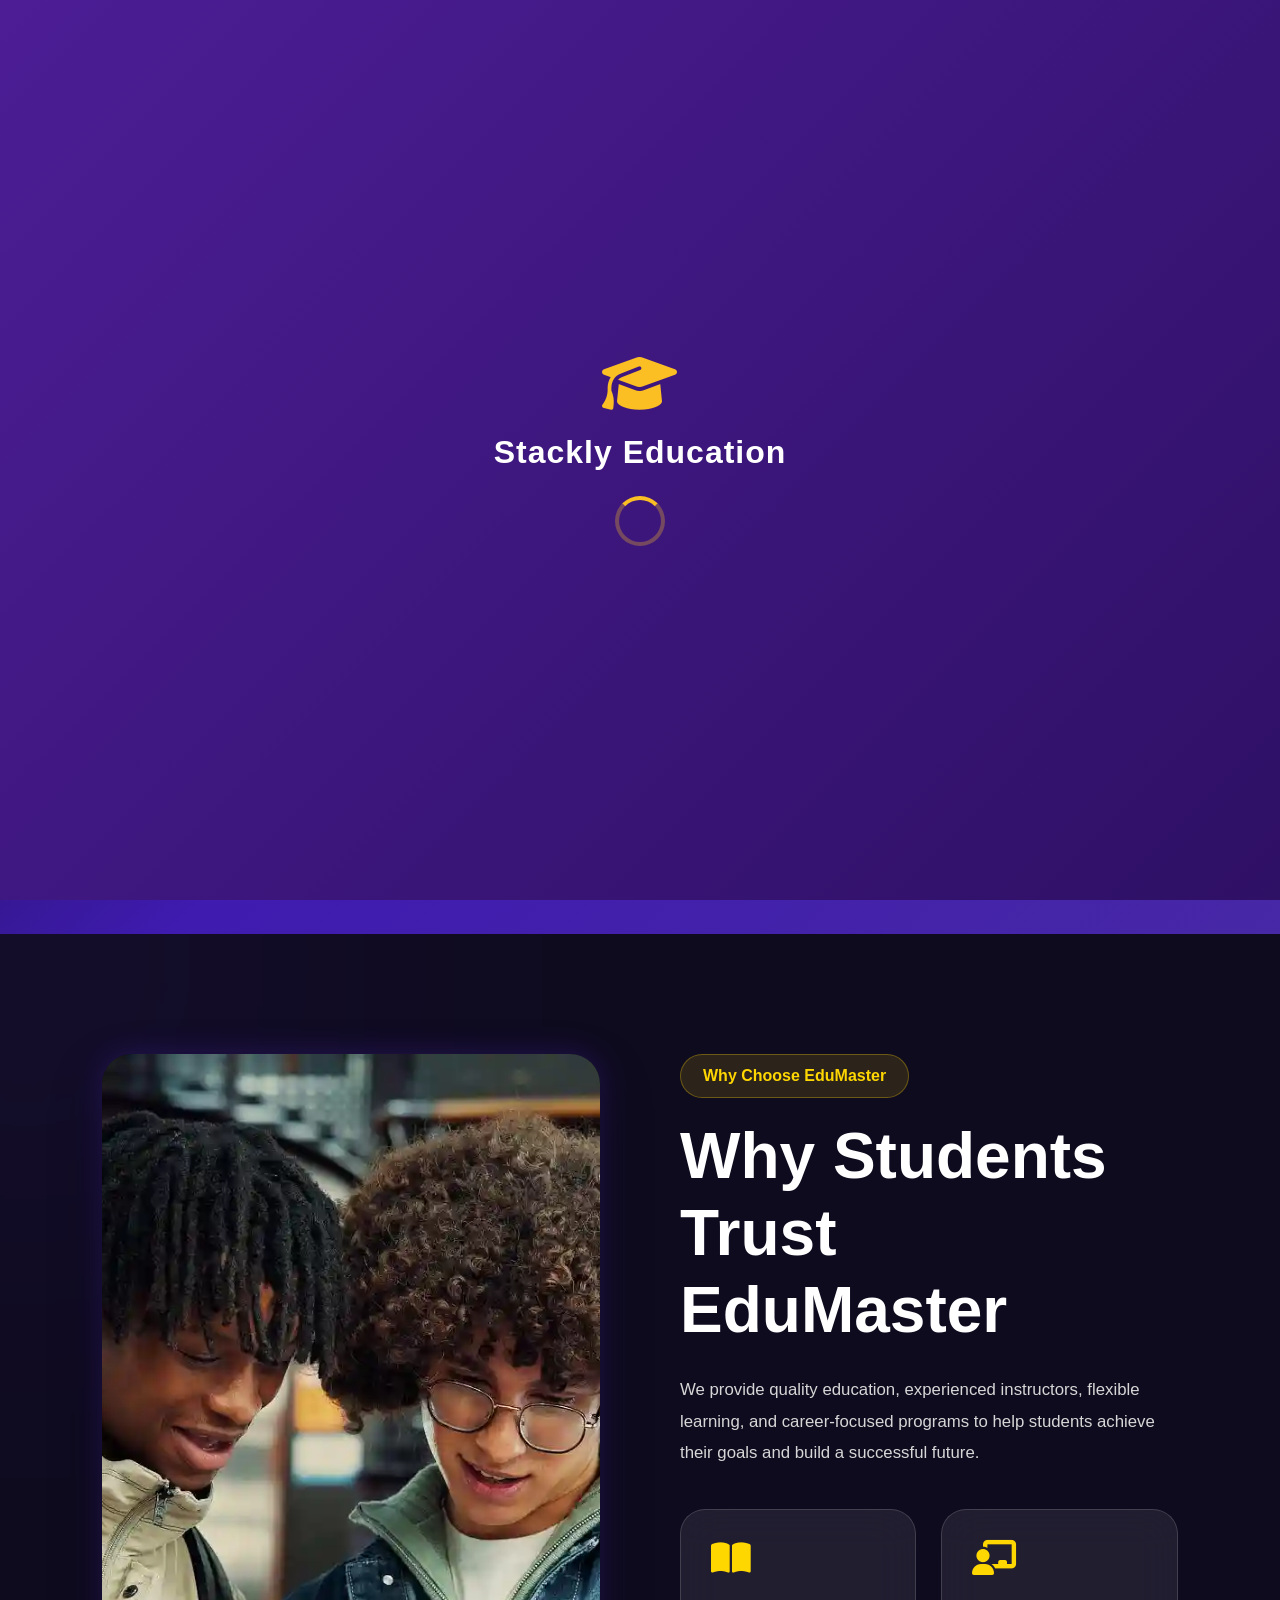
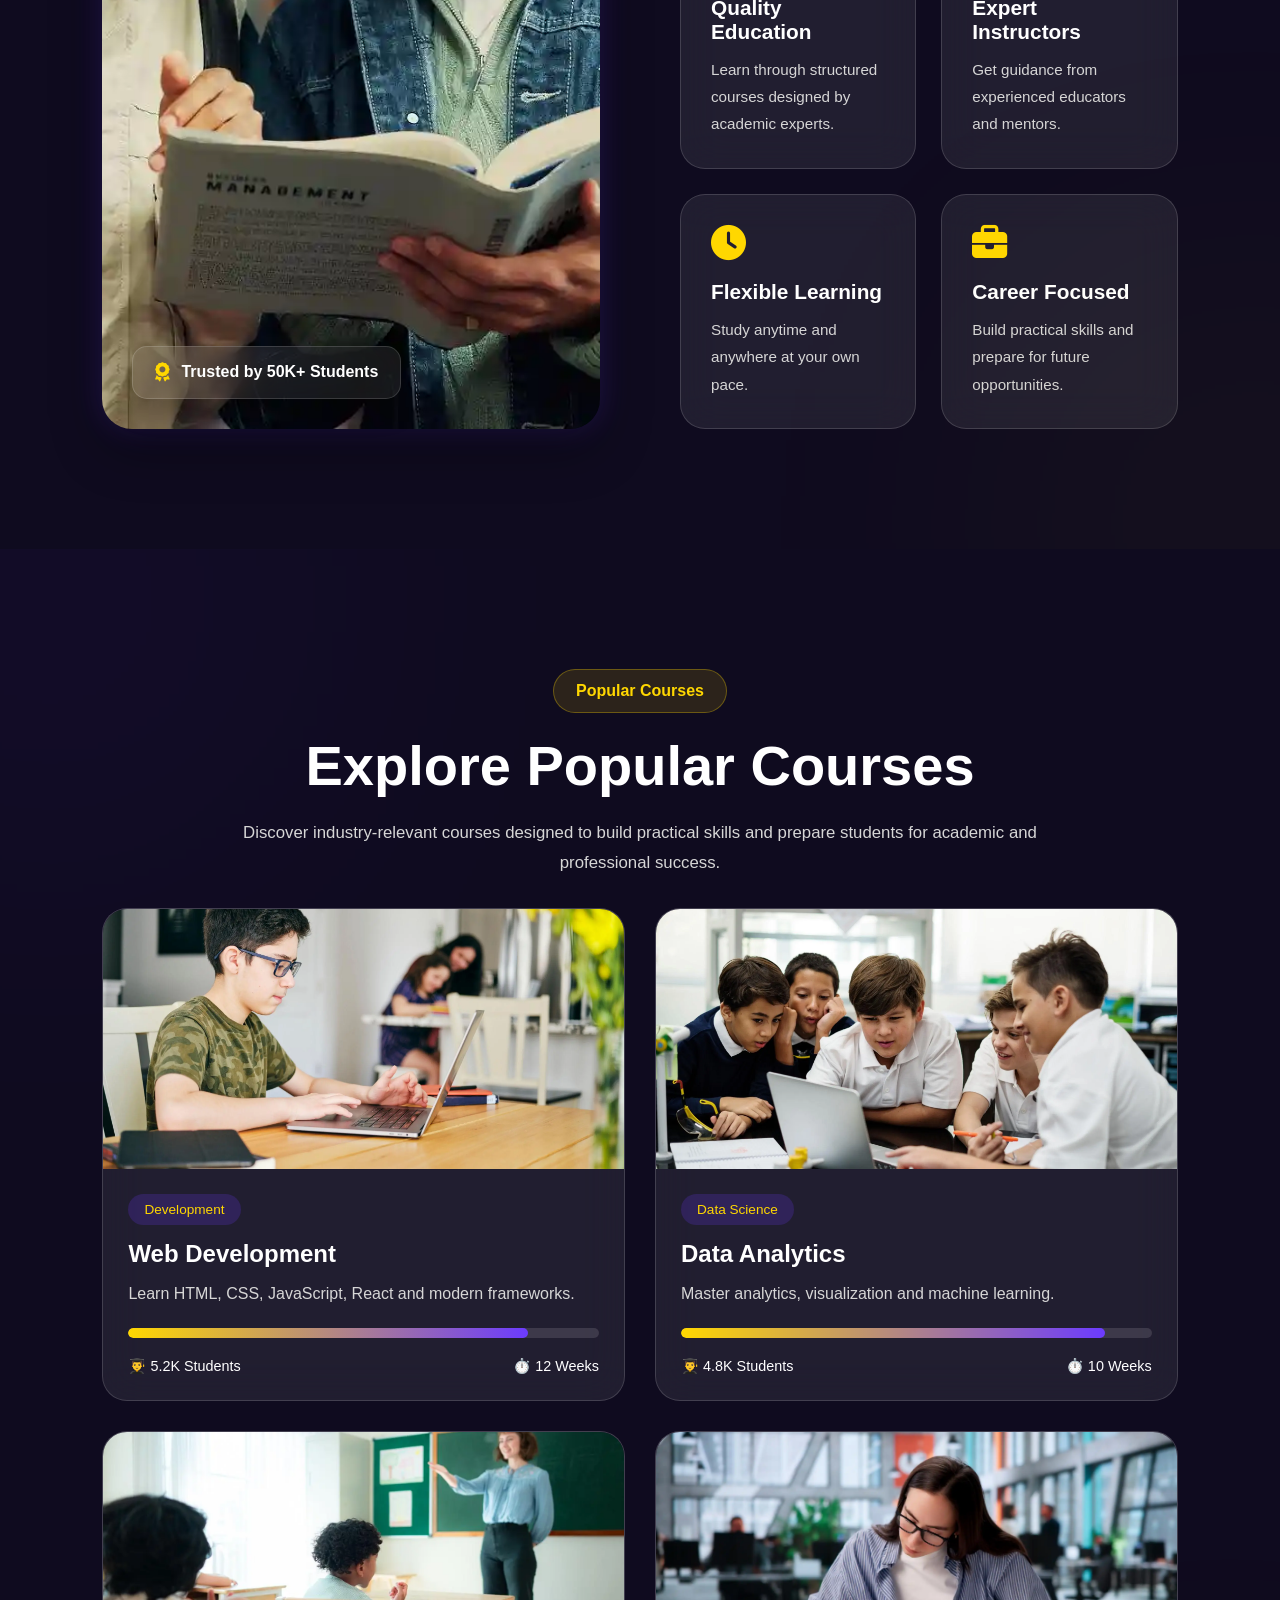
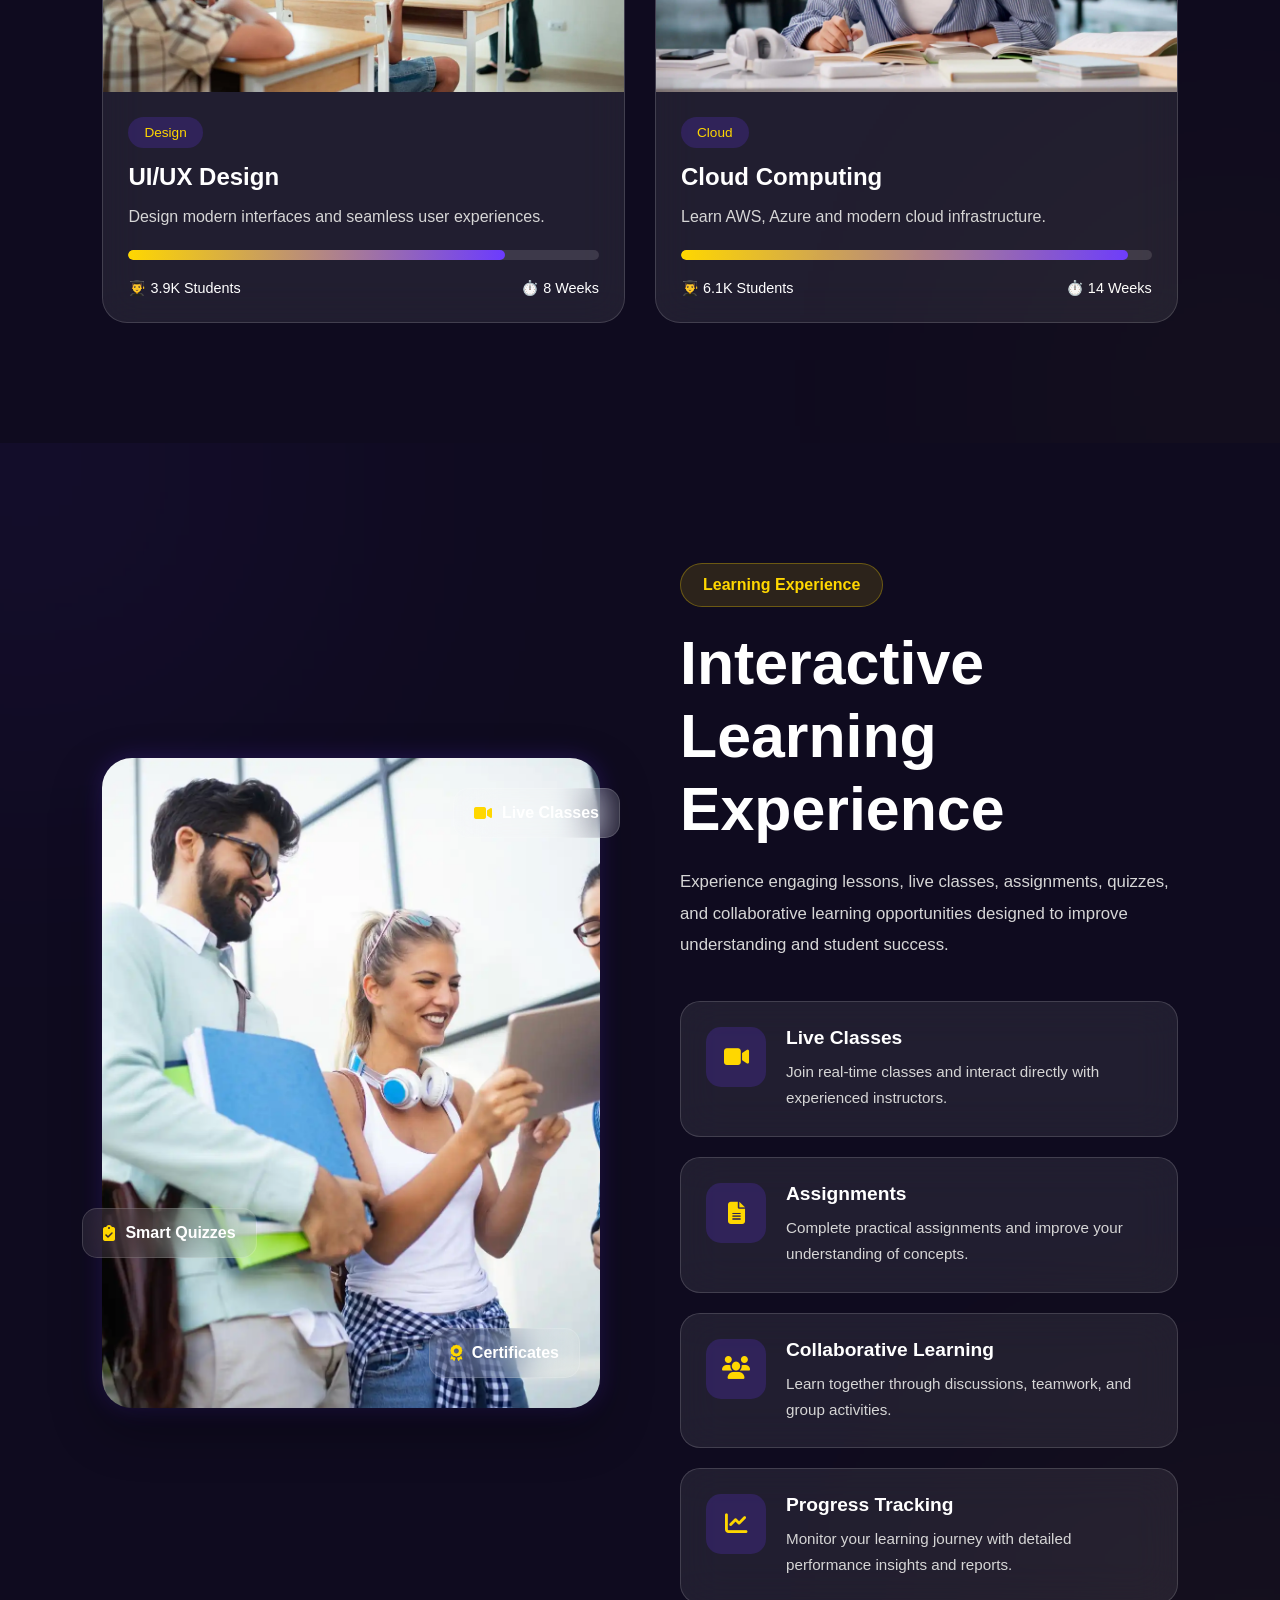
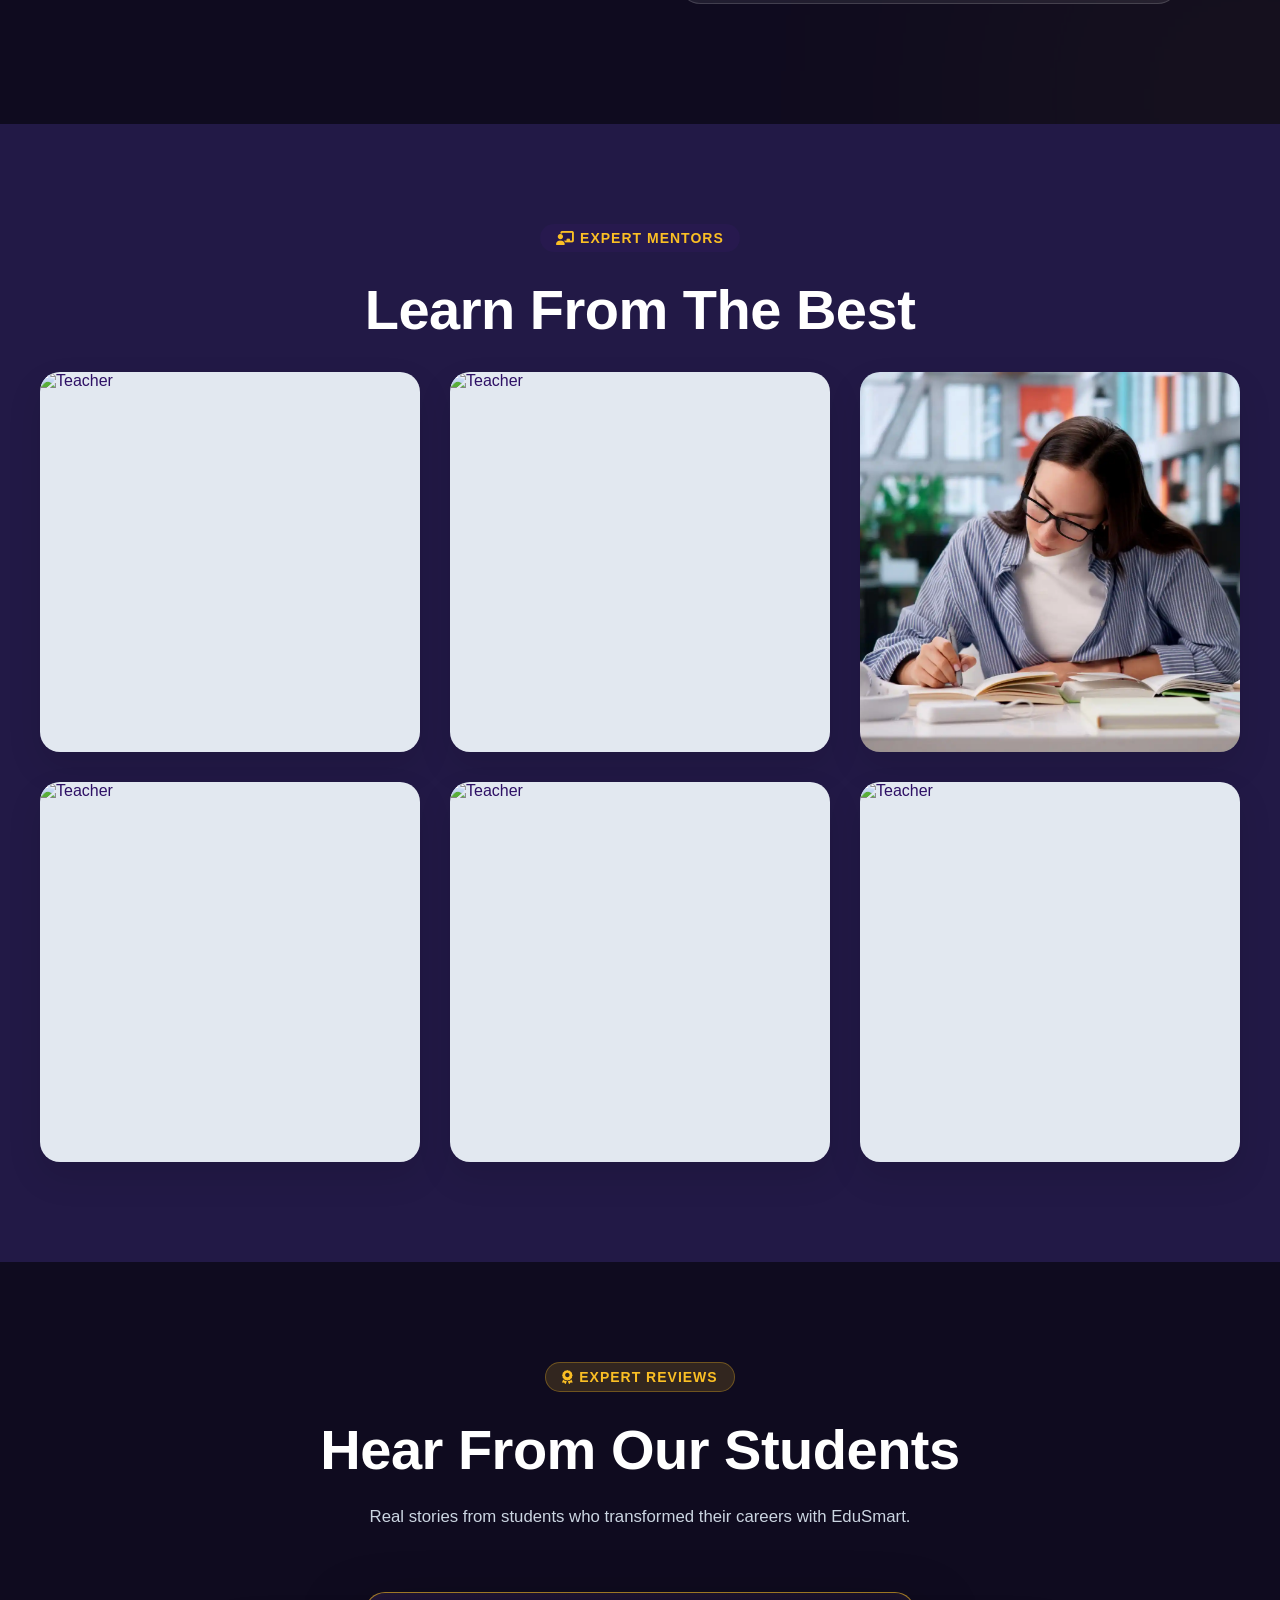
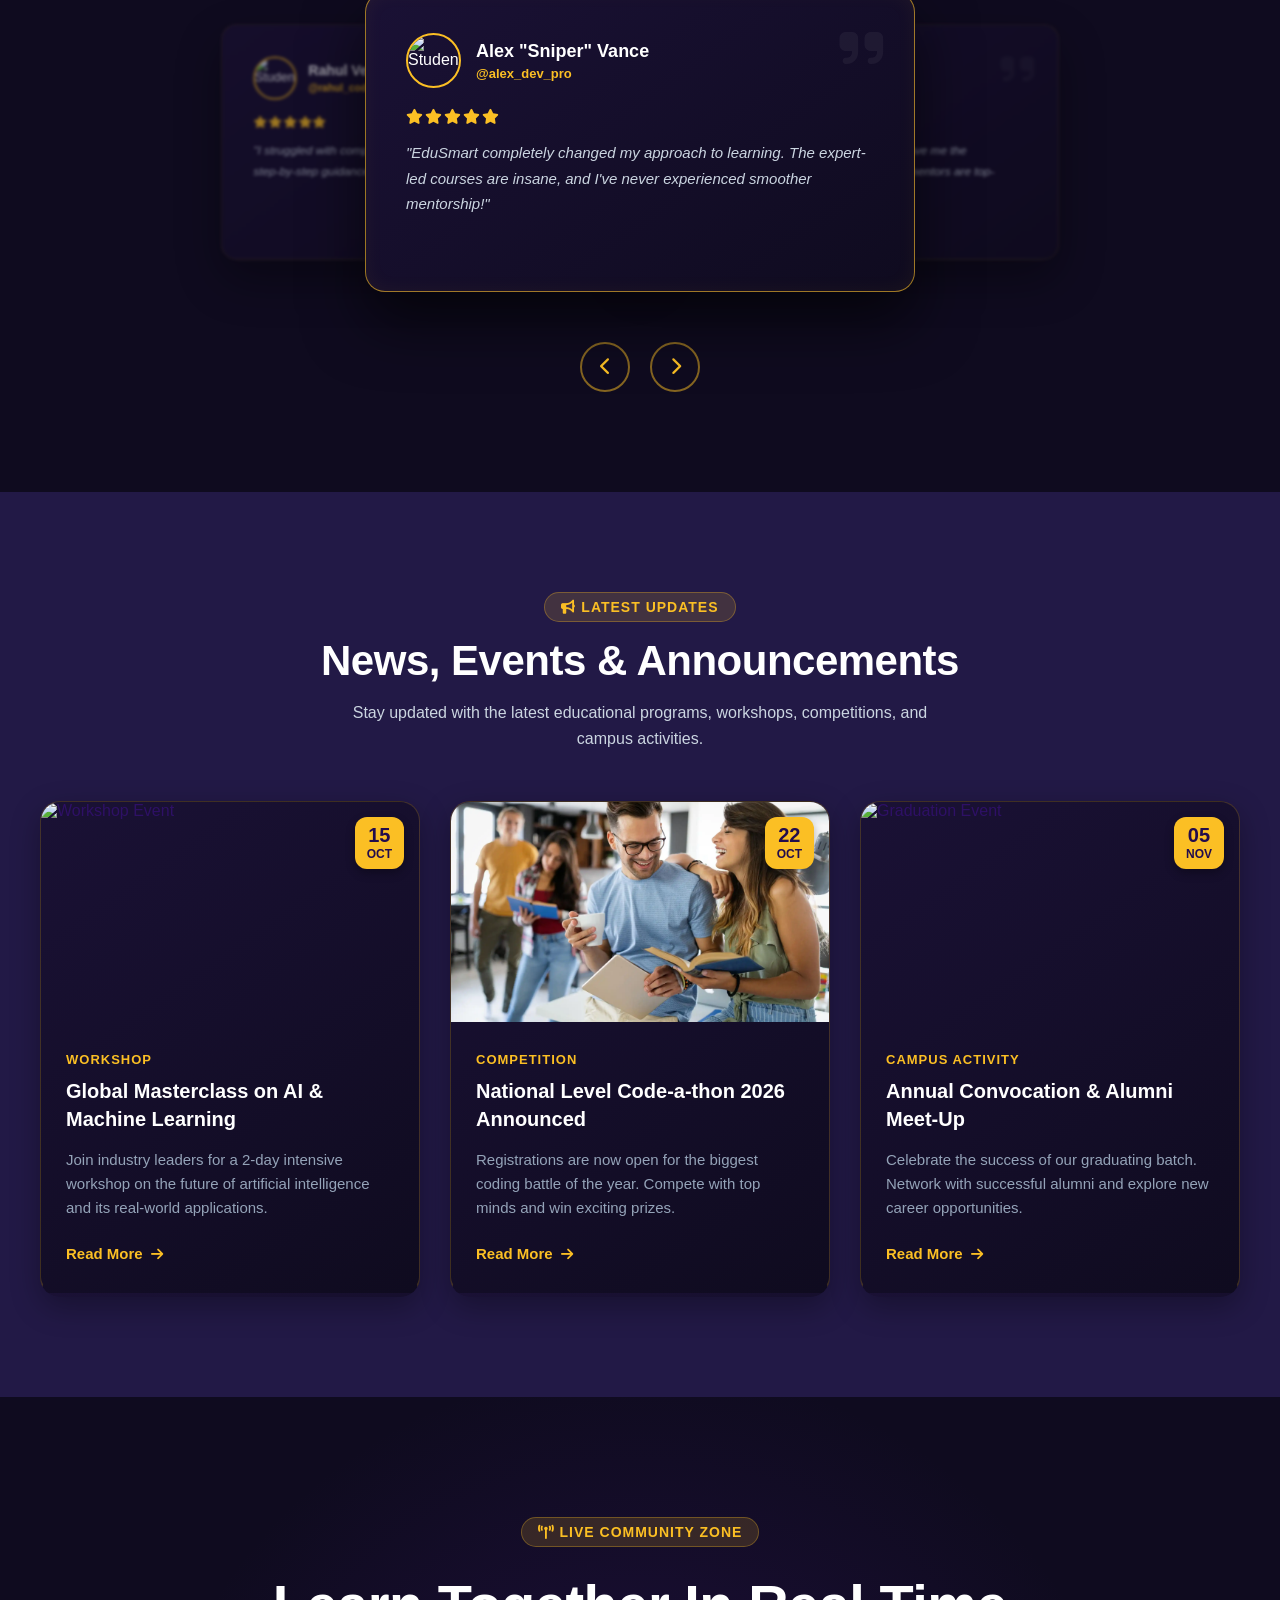
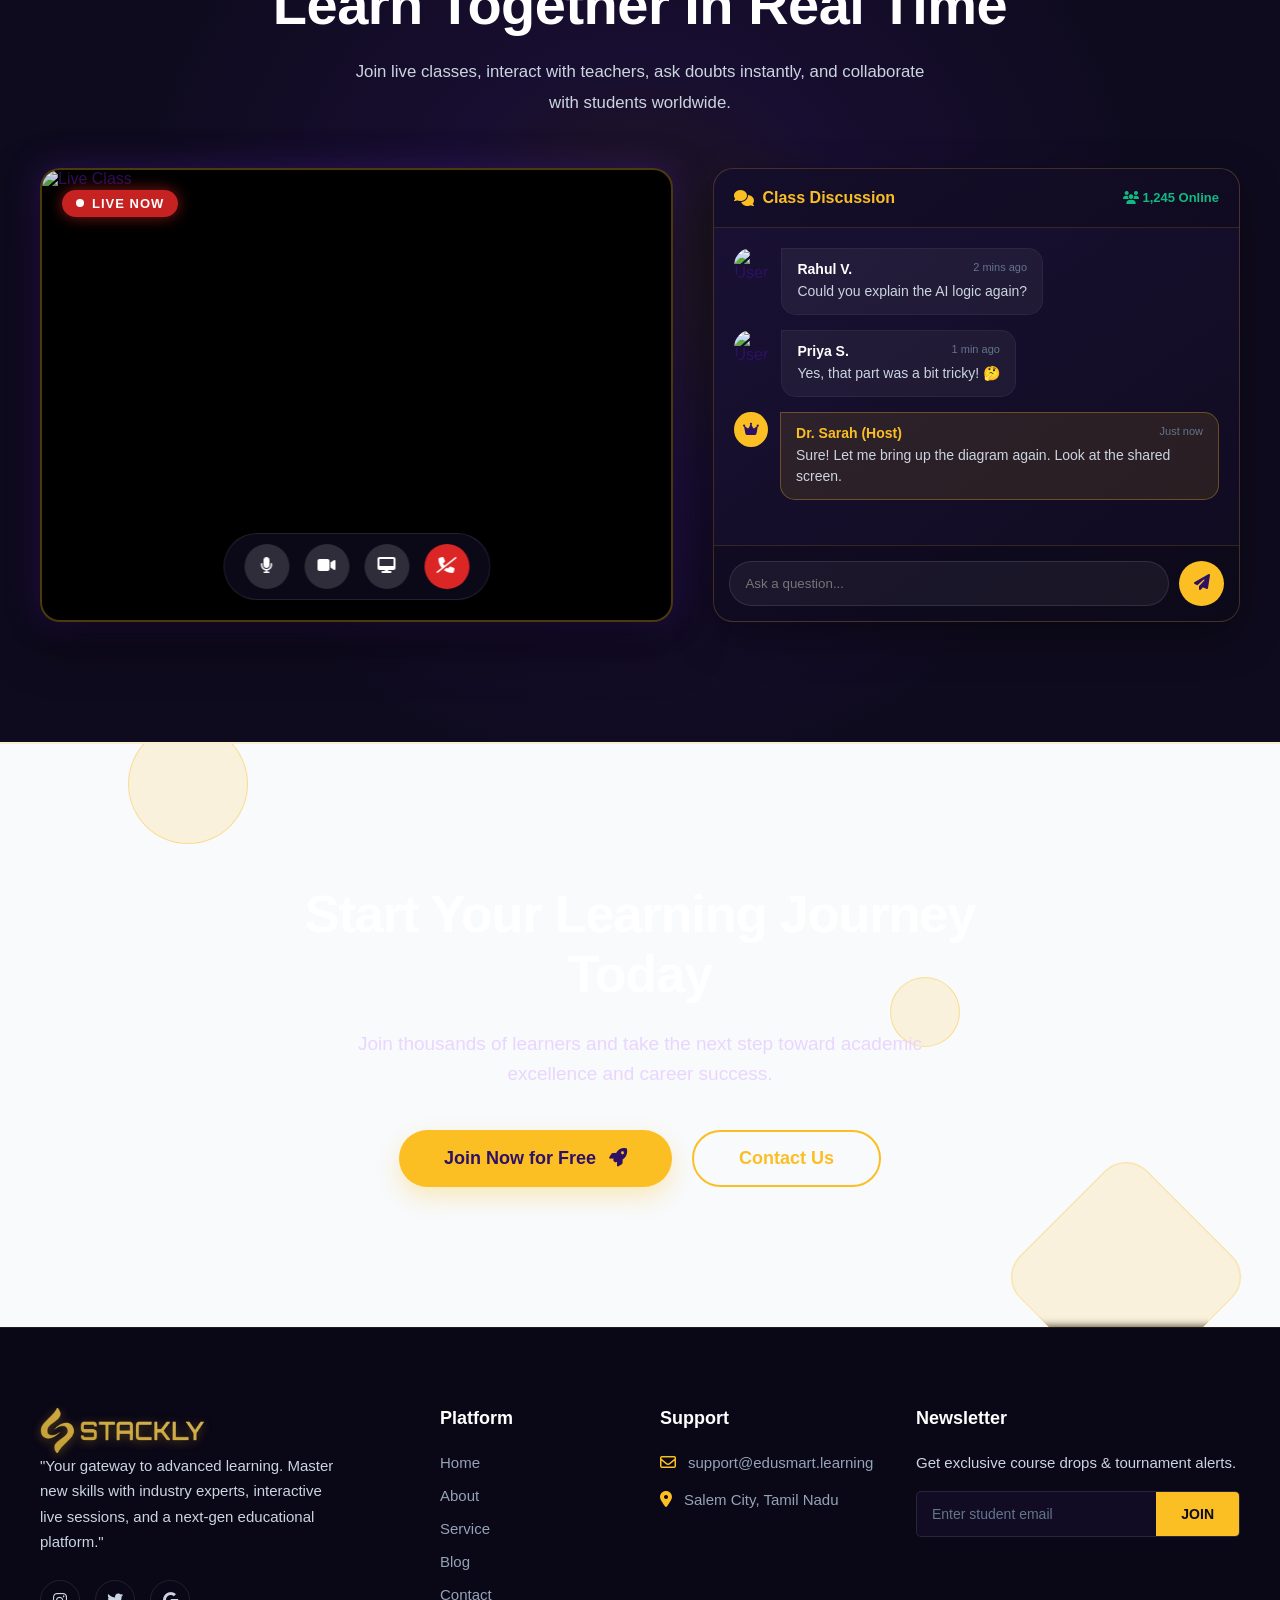
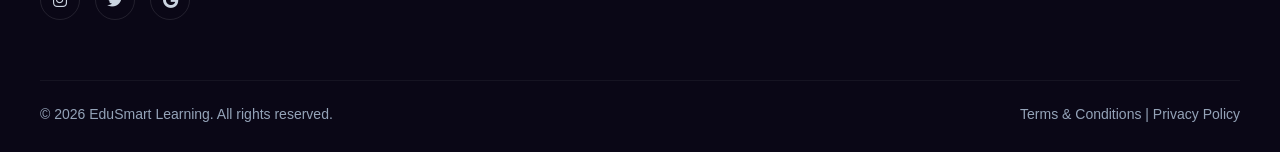
==== commit 1eeb07fd: "Education" ====
--- a/index.html
+++ b/index.html
@@ -28,8 +28,7 @@
         <div class="nav-container">
 
             <div class="nav-logo">
-                <i class="fas fa-book-open logo-icon" style="font-size: 28px;"></i>
-                <span class="logo-text">EduSmart</span>
+                <img src="./asset/yellow_logo.webp" alt="logo" class="logo">
             </div>
 
             <ul class="nav-menu">
@@ -860,8 +859,8 @@
             <div class="footer-grid">
 
                 <div class="footer-col brand-col">
-                    <div class="footer-logo">
-                        <i class="fas fa-bolt"></i> <span>EduSmart</span>
+                    <div class="nav-logo">
+                        <img src="./asset/yellow_logo.webp" alt="logo" class="logo">
                     </div>
                     <p>"Your gateway to advanced learning. Master new skills with industry experts, interactive live
                         sessions, and a next-gen educational platform."</p>
--- a/common.css
+++ b/common.css
@@ -112,11 +112,26 @@
 }
 
 /* --- Logo Section --- */
+/* ==========================================================================
+   NAVBAR LOGO STYLING
+   ========================================================================== */
 .nav-logo {
-  display: flex;
-  align-items: center;
-  gap: 10px;
-  cursor: pointer;
+    display: flex;
+    align-items: center;
+    cursor: pointer;
+}
+
+.nav-logo .logo {
+    height: 45px; /* Unga image size-ku etha mathiri mathikonga */
+    width: auto;
+    transition: transform 0.3s ease, filter 0.3s ease;
+    /* Yellow logo-ku oru light gold drop shadow */
+    filter: drop-shadow(0 2px 5px rgba(251, 191, 36, 0.3)); 
+}
+
+.nav-logo:hover .logo {
+    transform: scale(1.05); /* Light-ah zoom aagum */
+    filter: drop-shadow(0 4px 10px rgba(251, 191, 36, 0.6)); /* Glow athigamagum */
 }
 .logo-icon {
   color: #fbbf24;
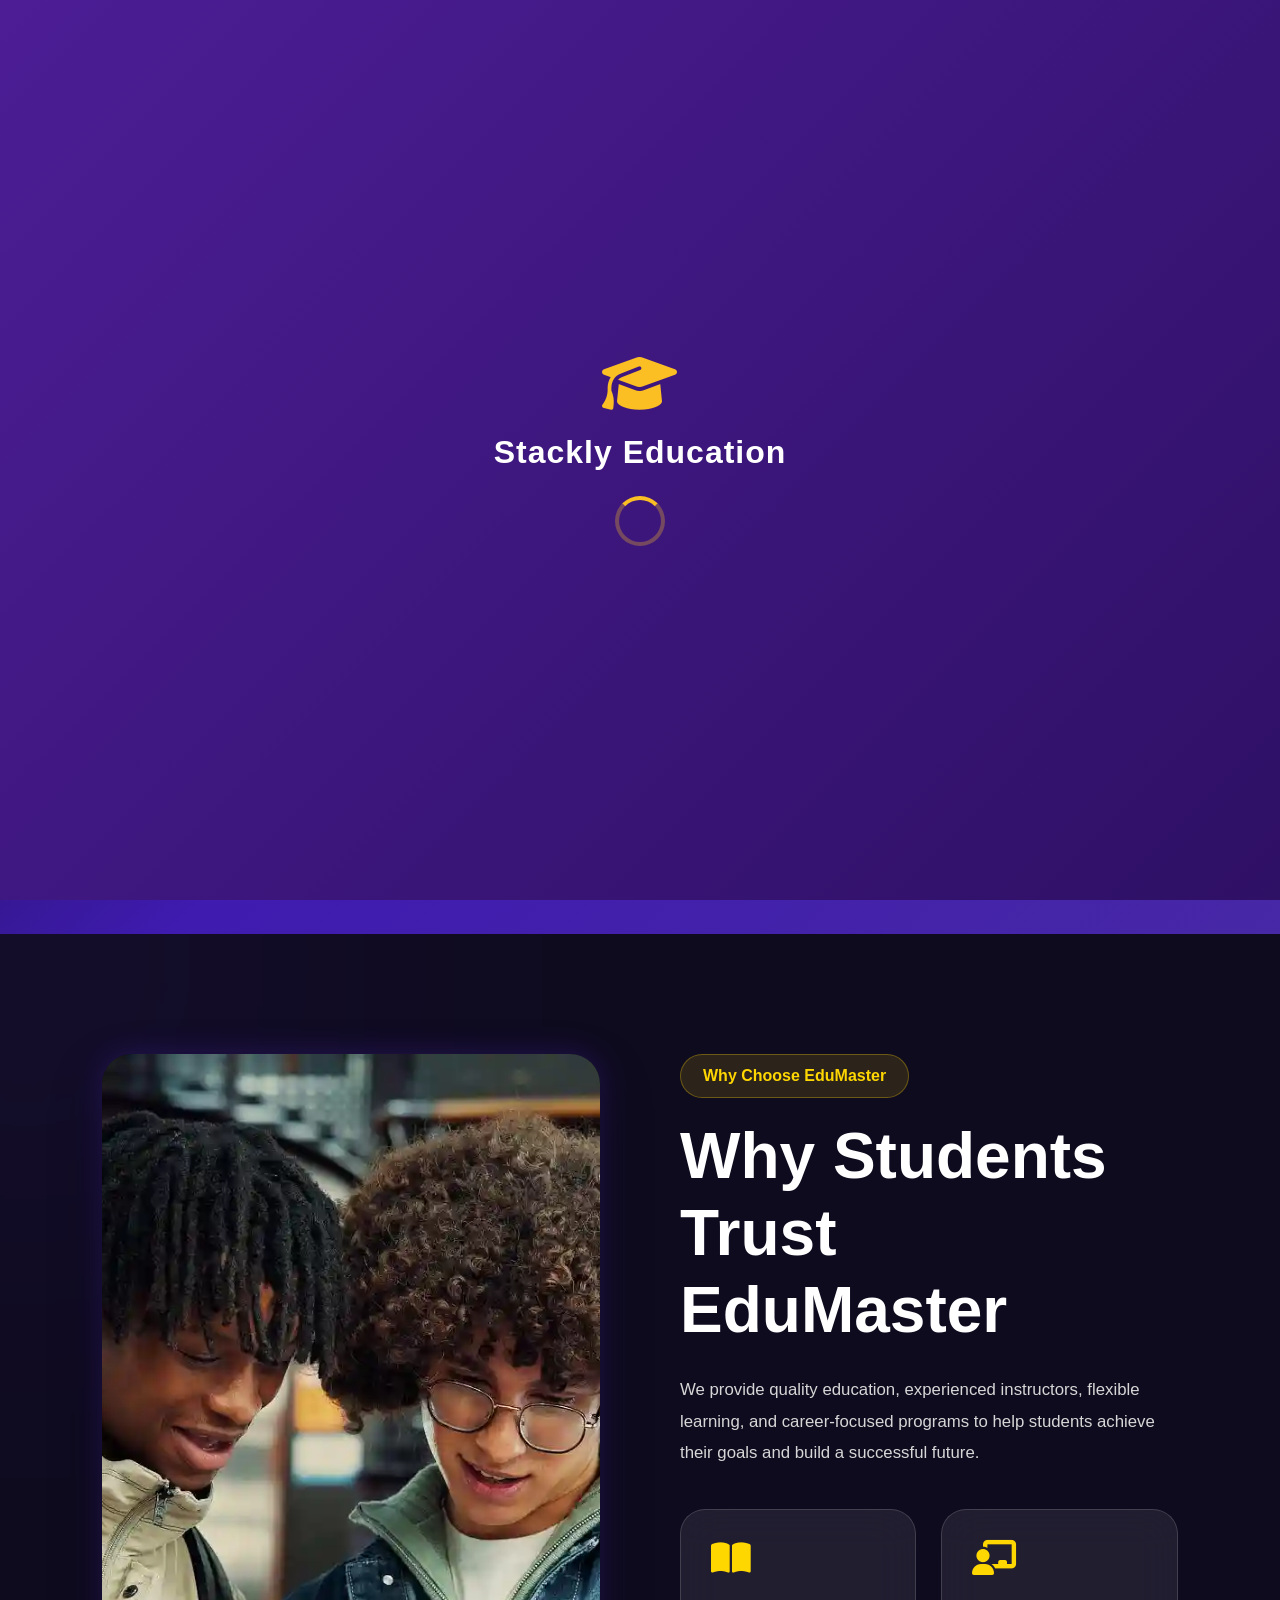
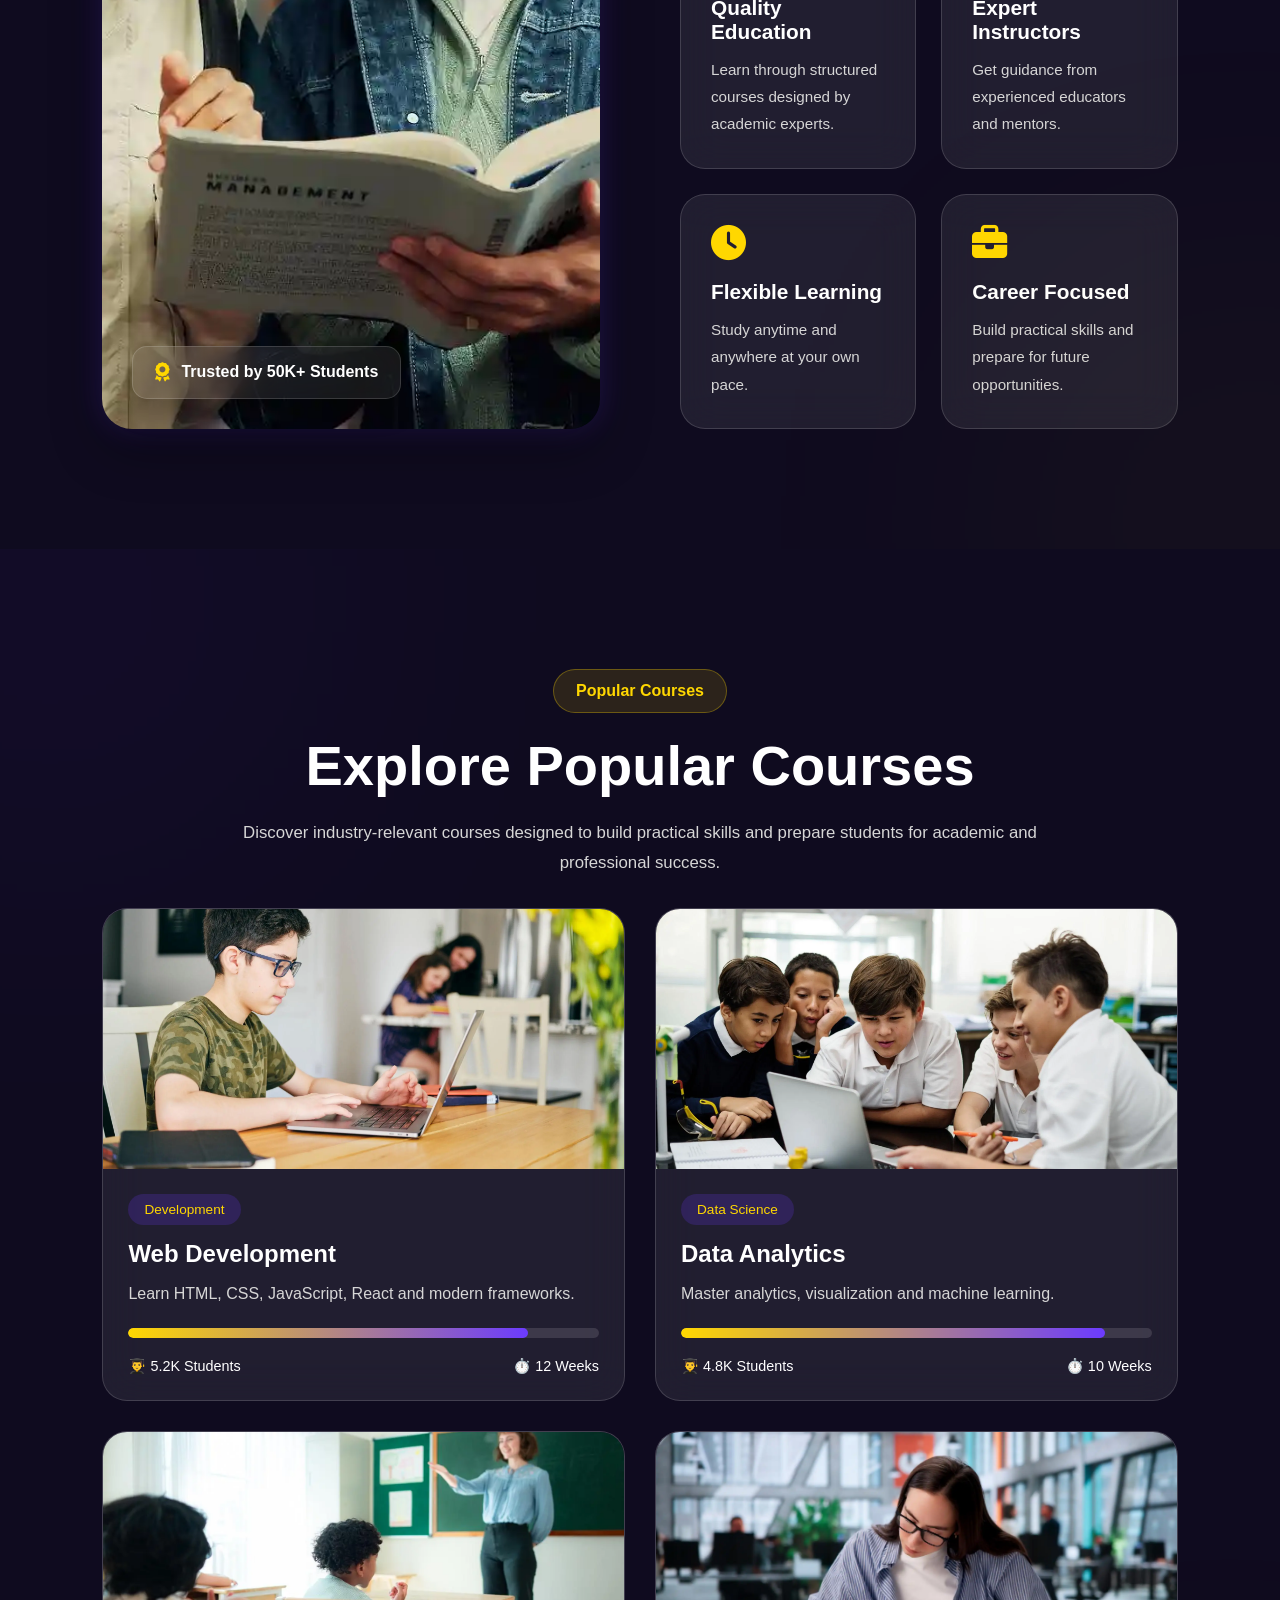
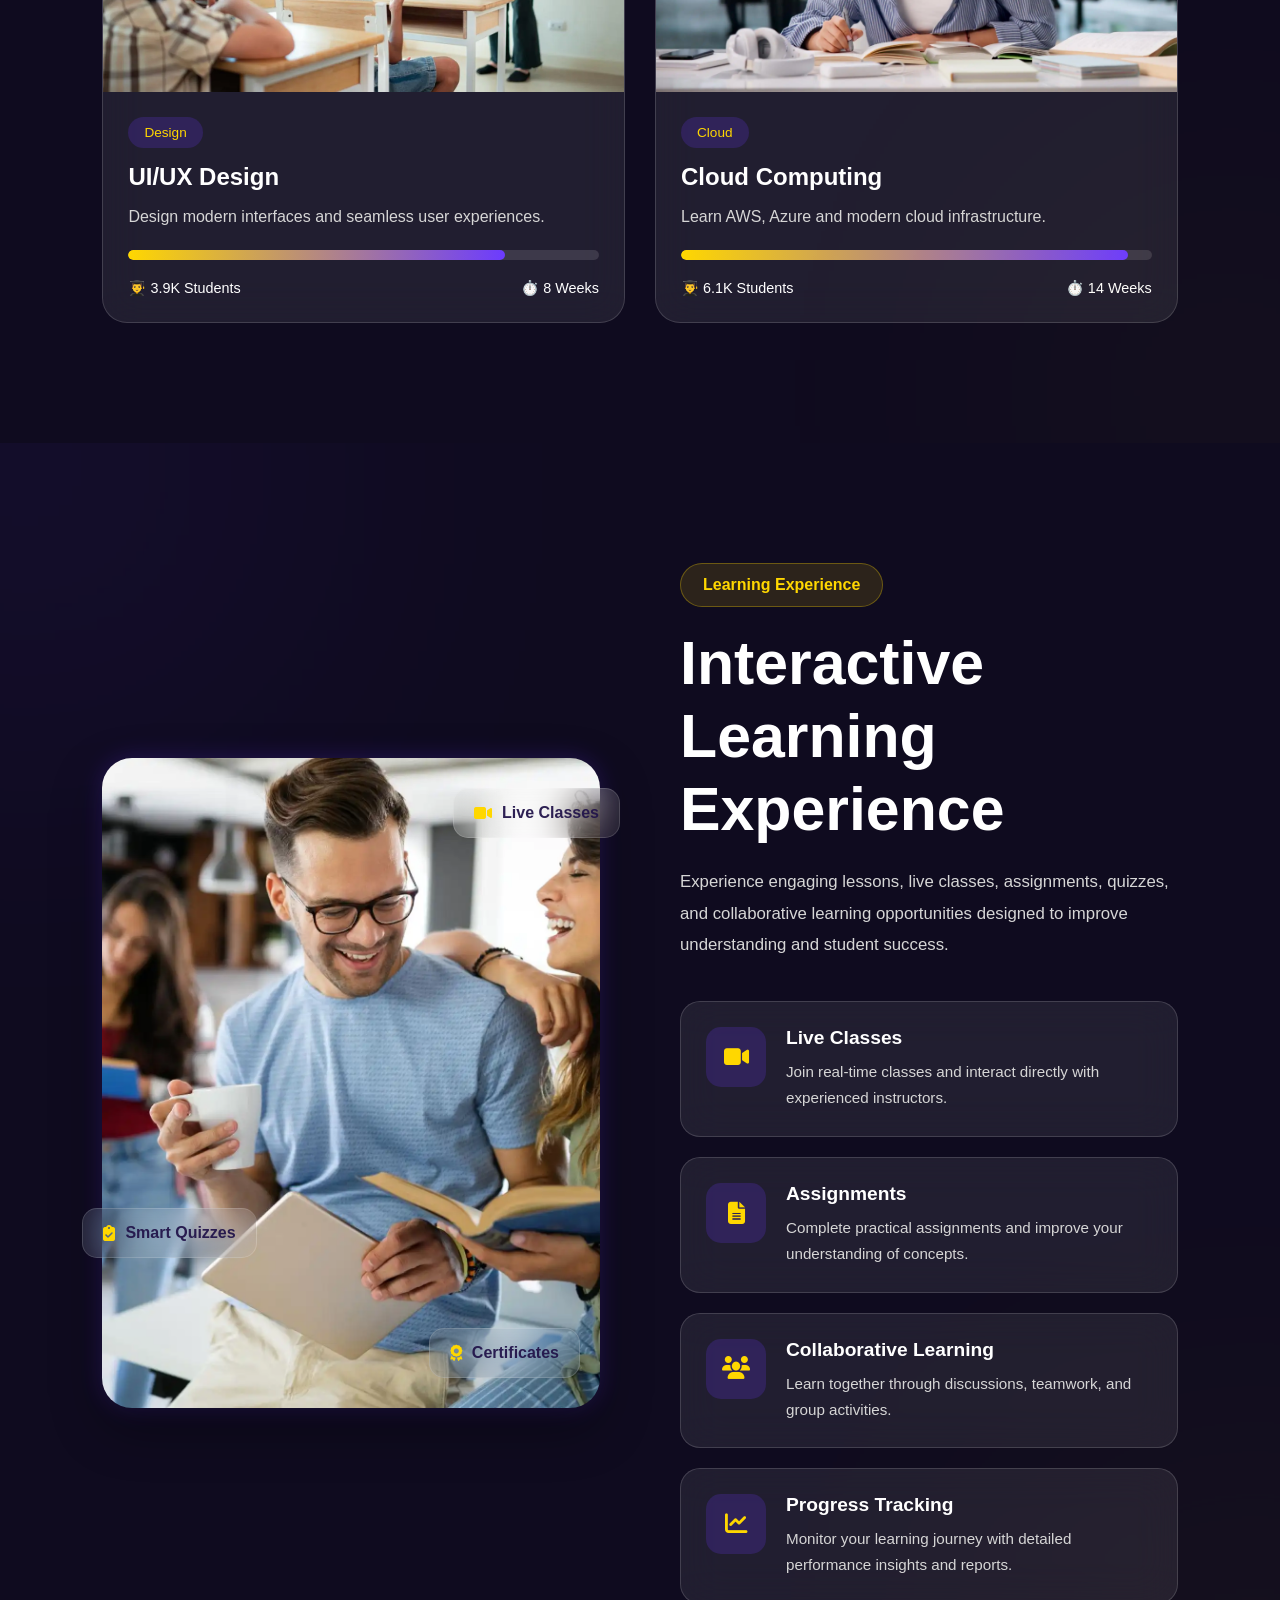
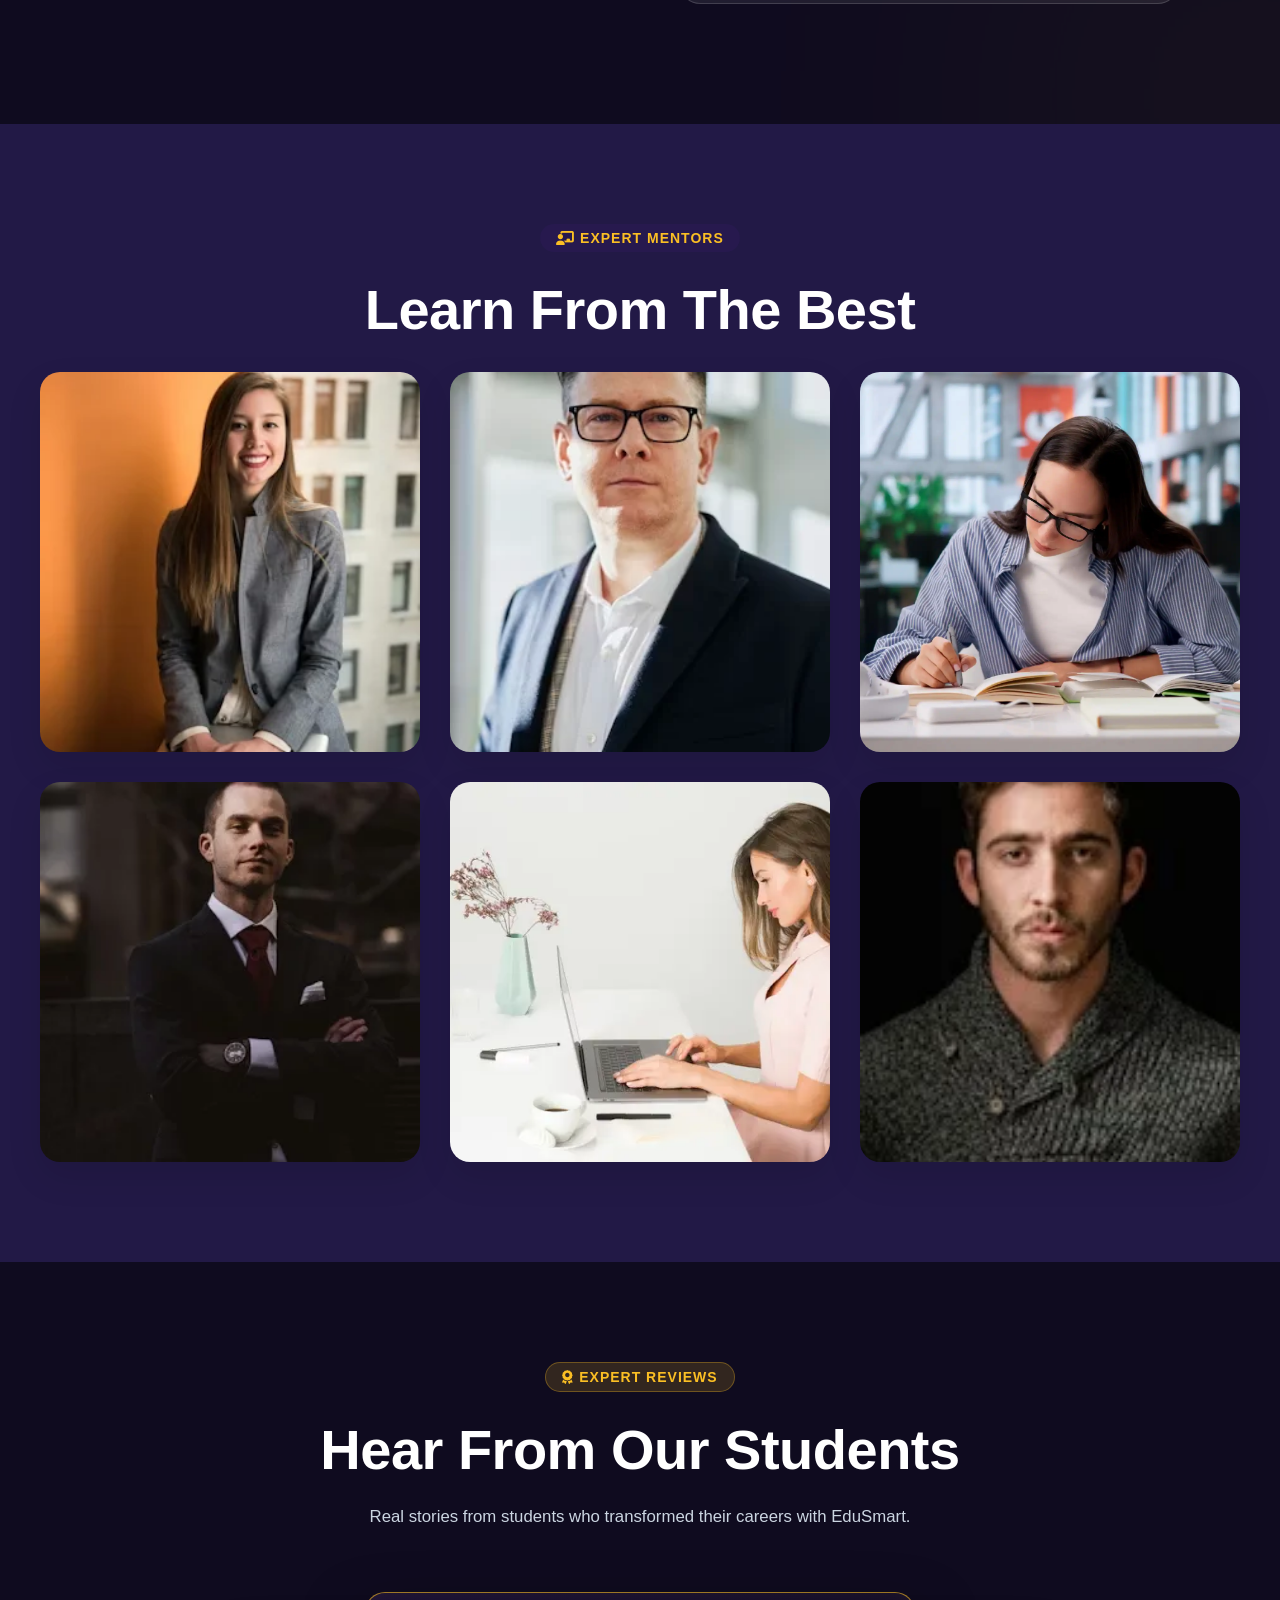
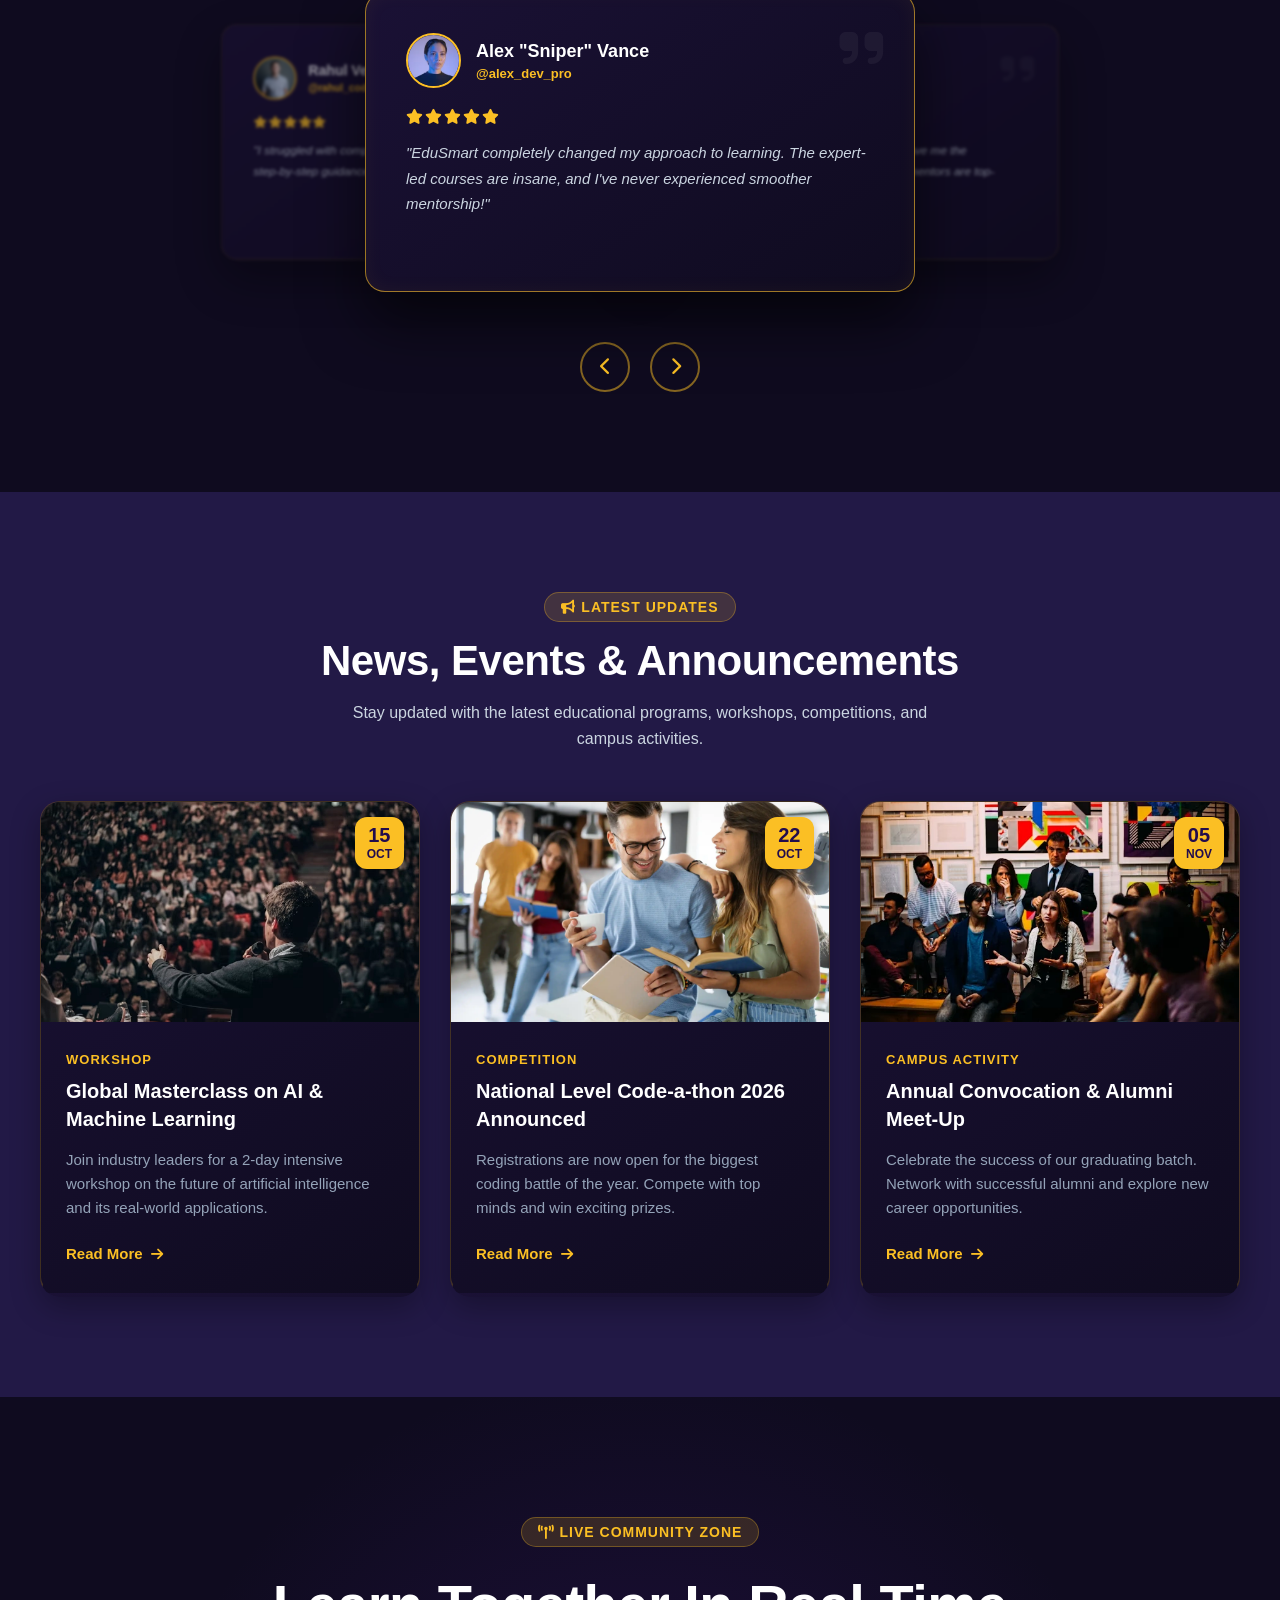
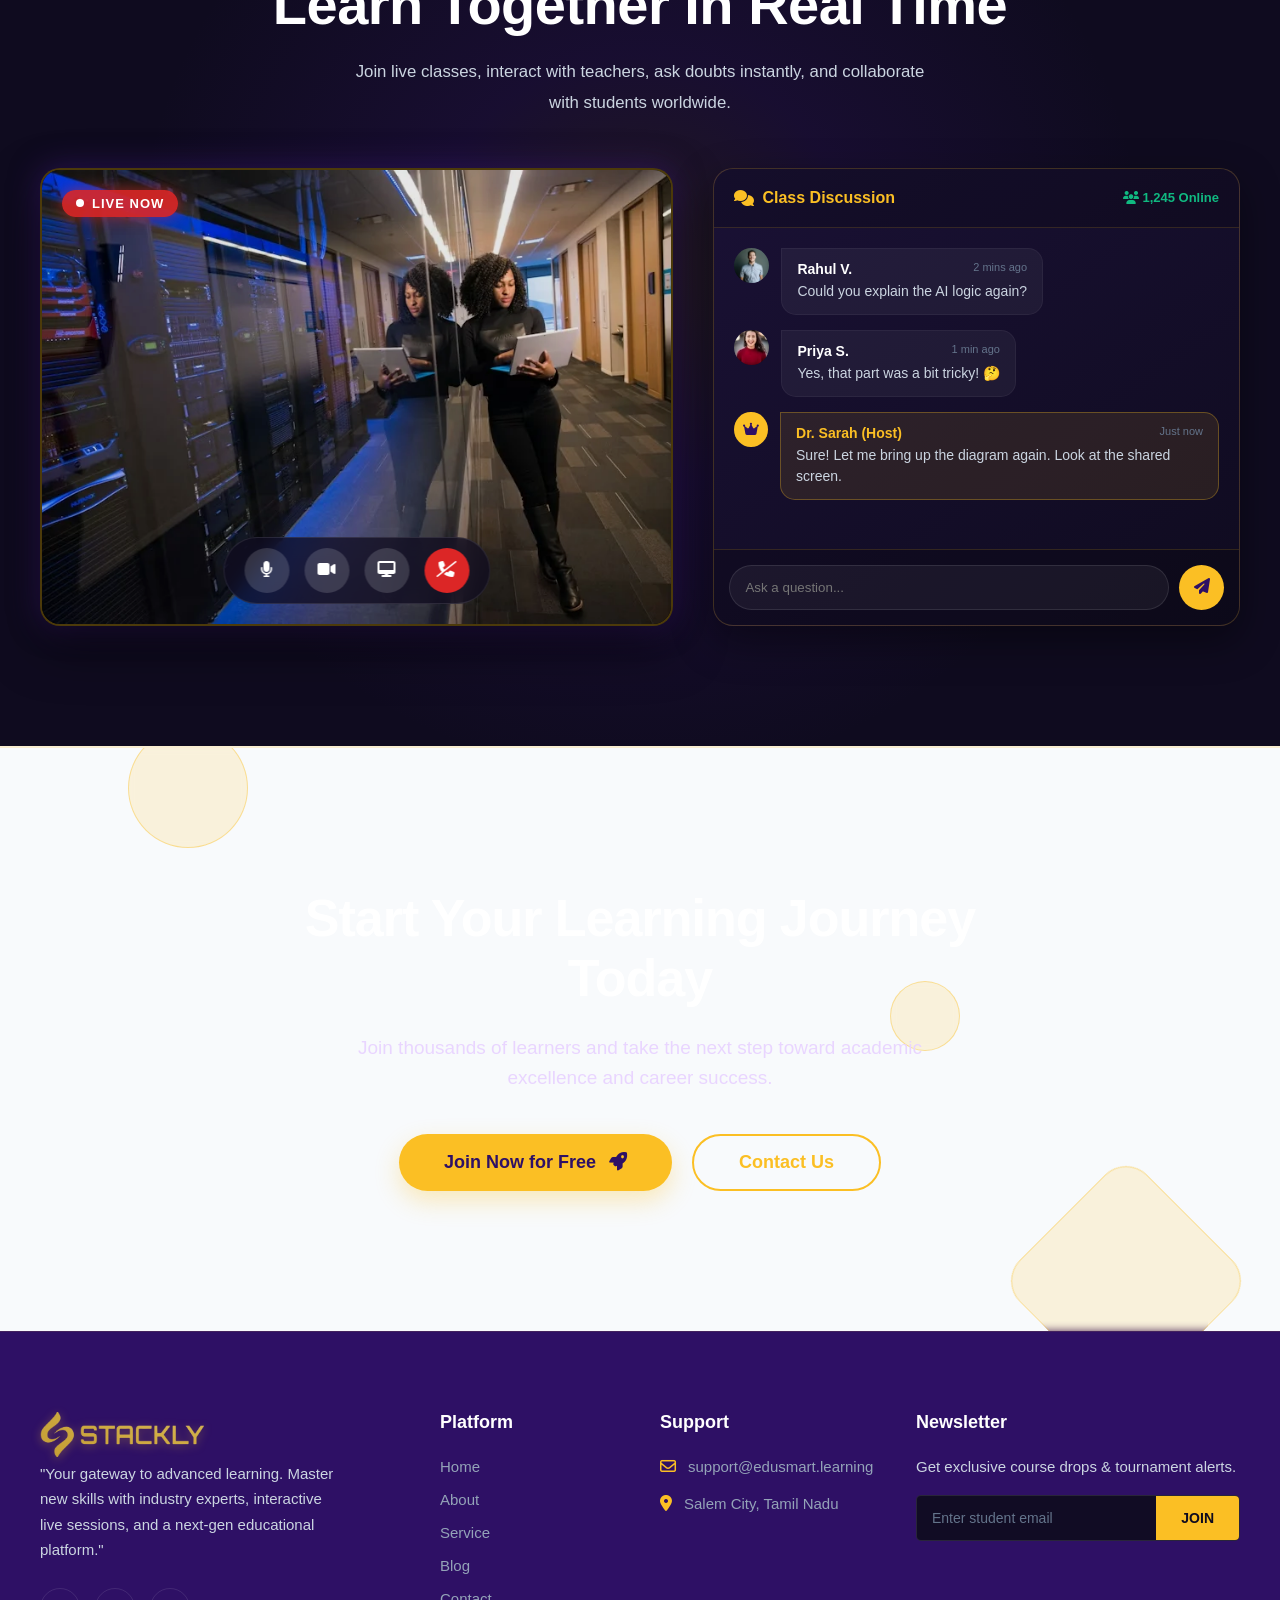
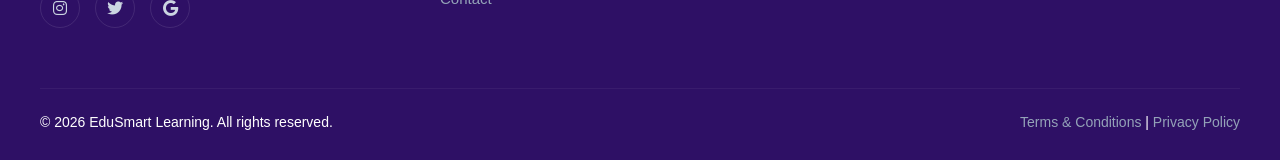
==== commit 0400f0e8: "Education" ====
--- a/index.html
+++ b/index.html
@@ -4,7 +4,8 @@
 <head>
     <meta charset="UTF-8">
     <meta name="viewport" content="width=device-width, initial-scale=1.0">
-    <title>EduSmart - Online Education Platform</title>
+    <link rel="icon" type="image/png" href="./asset/logo_Favicon.webp">
+    <title>Stackly - Online Education Platform</title>
 
     <link rel="stylesheet" href="https://cdnjs.cloudflare.com/ajax/libs/font-awesome/6.4.0/css/all.min.css">
 
@@ -28,16 +29,17 @@
         <div class="nav-container">
 
             <div class="nav-logo">
+                <a href="index.html">
                 <img src="./asset/yellow_logo.webp" alt="logo" class="logo">
+                </a>
             </div>
 
             <ul class="nav-menu">
-                <li><a href="index.html" class="menu-link active" data-page="Home"><i class="fas fa-home"></i> Home</a>
-                </li>
-                <li><a href="#" class="menu-link" data-page="About"><i class="fas fa-info-circle"></i> About</a></li>
-                <li><a href="#" class="menu-link" data-page="Course"><i class="fas fa-laptop-code"></i> Course</a></li>
-                <li><a href="#" class="menu-link" data-page="Blog"><i class="fas fa-newspaper"></i> Blog</a></li>
-                <li><a href="#" class="menu-link" data-page="Contact"><i class="fas fa-envelope"></i> Contact</a></li>
+                <li><a href="index.html" class="menu-link active" data-page="Home"><i class="fas fa-home"></i> Home</a></li>
+                <li><a href="about.html" class="menu-link" data-page="About"><i class="fas fa-info-circle"></i> About</a></li>
+                <li><a href="course.html" class="menu-link" data-page="Course"><i class="fas fa-laptop-code"></i> Course</a></li>
+                <li><a href="blog.html" class="menu-link" data-page="Blog"><i class="fas fa-newspaper"></i> Blog</a></li>
+                <li><a href="contact.html" class="menu-link" data-page="Contact"><i class="fas fa-envelope"></i> Contact</a></li>
             </ul>
 
             <div class="nav-actions">
@@ -54,11 +56,11 @@
             <ul class="mobile-nav-links">
                 <li><a href="index.html" class="mobile-link active" data-page="Home"><i class="fas fa-home"></i>
                         Home</a></li>
-                <li><a href="#" class="mobile-link" data-page="About"><i class="fas fa-info-circle"></i> About</a></li>
-                <li><a href="#" class="mobile-link" data-page="Course"><i class="fas fa-laptop-code"></i> Course</a>
+                <li><a href="about.html" class="mobile-link" data-page="About"><i class="fas fa-info-circle"></i> About</a></li>
+                <li><a href="course.html" class="mobile-link" data-page="Course"><i class="fas fa-laptop-code"></i> Course</a>
                 </li>
-                <li><a href="#" class="mobile-link" data-page="Blog"><i class="fas fa-newspaper"></i> Blog</a></li>
-                <li><a href="#" class="mobile-link" data-page="Contact"><i class="fas fa-envelope"></i> Contact</a></li>
+                <li><a href="blog.html" class="mobile-link" data-page="Blog"><i class="fas fa-newspaper"></i> Blog</a></li>
+                <li><a href="contact.html" class="mobile-link" data-page="Contact"><i class="fas fa-envelope"></i> Contact</a></li>
             </ul>
             <div class="mobile-btn-wrapper">
                 <button class="btn-login mobile-login-btn" onclick="window.location.href='login.html'">Login</button>
@@ -117,13 +119,13 @@
 
             <div class="hero-right" data-aos="fade-left" data-aos-duration="1400">
                 <div class="hero-image-wrapper">
-                    <img src="https://images.unsplash.com/photo-1522202176988-66273c2fd55f?q=80&w=600&auto=format&fit=crop"
+                    <img src="./asset/a1.webp"
                         class="hero-image active" alt="Students Learning">
 
-                    <img src="https://images.unsplash.com/photo-1531482615713-2afd69097998?q=80&w=600&auto=format&fit=crop"
+                    <img src="./asset/a2.webp"
                         class="hero-image" alt="Online Education">
 
-                    <img src="https://images.unsplash.com/photo-1516321318423-f06f85e504b3?q=80&w=600&auto=format&fit=crop"
+                    <img src="./asset/a3.webp"
                         class="hero-image" alt="Education Success">
                 </div>
             </div>
@@ -355,7 +357,7 @@
 
             <div class="learning-image" data-aos="fade-right" data-aos-duration="1200">
 
-                <img src="./asset/sec6.webp" alt="Student Using Tablet and Digital Learning Tools">
+                <img src="./asset/sec8.webp" alt="Student Using Tablet and Digital Learning Tools">
 
                 <div class="floating-card card-one">
                     <i class="fas fa-video"></i>
@@ -469,7 +471,7 @@
                 <div class="flip-card fade-up">
                     <div class="flip-inner">
                         <div class="flip-front">
-                            <img src="https://images.unsplash.com/photo-1573496359142-b8d87734a5a2?q=80&w=600&auto=format&fit=crop"
+                            <img src="./asset/c2.webp"
                                 alt="Teacher">
                         </div>
                         <div class="flip-back">
@@ -488,7 +490,7 @@
                 <div class="flip-card fade-up" style="transition-delay: 0.1s;">
                     <div class="flip-inner">
                         <div class="flip-front">
-                            <img src="https://images.unsplash.com/photo-1560250097-0b93528c311a?q=80&w=600&auto=format&fit=crop"
+                            <img src="./asset/c1.webp"
                                 alt="Teacher">
                         </div>
                         <div class="flip-back">
@@ -525,7 +527,7 @@
                 <div class="flip-card fade-up">
                     <div class="flip-inner">
                         <div class="flip-front">
-                            <img src="https://images.unsplash.com/photo-1519085360753-af0119f7cbe7?q=80&w=600&auto=format&fit=crop"
+                            <img src="./asset/c3.webp"
                                 alt="Teacher">
                         </div>
                         <div class="flip-back">
@@ -544,7 +546,7 @@
                 <div class="flip-card fade-up" style="transition-delay: 0.1s;">
                     <div class="flip-inner">
                         <div class="flip-front">
-                            <img src="https://images.unsplash.com/photo-1544717302-de2939b7ef71?q=80&w=600&auto=format&fit=crop"
+                            <img src="./asset/c7.webp"
                                 alt="Teacher">
                         </div>
                         <div class="flip-back">
@@ -563,7 +565,7 @@
                 <div class="flip-card fade-up" style="transition-delay: 0.2s;">
                     <div class="flip-inner">
                         <div class="flip-front">
-                            <img src="https://images.unsplash.com/photo-1506794778202-cad84cf45f1d?q=80&w=600&auto=format&fit=crop"
+                            <img src="./asset/c6.webp"
                                 alt="Teacher">
                         </div>
                         <div class="flip-back">
@@ -600,7 +602,7 @@
 
                     <div class="card-3d">
                         <div class="card-top">
-                            <img src="https://images.unsplash.com/photo-1523240795612-9a054b0db644?q=80&w=150&auto=format&fit=crop"
+                            <img src="./asset/c5.webp"
                                 alt="Student">
                             <div class="student-info-3d">
                                 <h4>Alex "Sniper" Vance</h4>
@@ -616,7 +618,7 @@
 
                     <div class="card-3d">
                         <div class="card-top">
-                            <img src="https://images.unsplash.com/photo-1438761681033-6461ffad8d80?q=80&w=150&auto=format&fit=crop"
+                            <img src="./asset/c8.webp"
                                 alt="Student">
                             <div class="student-info-3d">
                                 <h4>Priya Sharma</h4>
@@ -633,7 +635,7 @@
 
                     <div class="card-3d">
                         <div class="card-top">
-                            <img src="https://images.unsplash.com/photo-1517365830460-955ce3ccd263?q=80&w=150&auto=format&fit=crop"
+                            <img src="./asset/c9.webp"
                                 alt="Student">
                             <div class="student-info-3d">
                                 <h4>Sarah Jenkins</h4>
@@ -649,7 +651,7 @@
 
                     <div class="card-3d">
                         <div class="card-top">
-                            <img src="https://images.unsplash.com/photo-1531427186611-ecfd6d936c79?q=80&w=150&auto=format&fit=crop"
+                            <img src="./asset/c10.webp"
                                 alt="Student">
                             <div class="student-info-3d">
                                 <h4>Rahul Verma</h4>
@@ -688,7 +690,7 @@
 
                 <div class="news-card fade-up">
                     <div class="news-img-wrapper">
-                        <img src="https://images.unsplash.com/photo-1544531586-fde5298cdd40?q=80&w=600&auto=format&fit=crop"
+                        <img src="./asset/b1.webp"
                             alt="Workshop Event">
                         <div class="news-date">
                             <span class="date-day">15</span>
@@ -723,7 +725,7 @@
 
                 <div class="news-card fade-up" style="transition-delay: 0.2s;">
                     <div class="news-img-wrapper">
-                        <img src="https://images.unsplash.com/photo-1515187029135-18ee286d815b?q=80&w=600&auto=format&fit=crop"
+                        <img src="./asset/b2.webp"
                             alt="Graduation Event">
                         <div class="news-date">
                             <span class="date-day">05</span>
@@ -762,7 +764,7 @@
                         <span class="live-dot"></span> LIVE NOW
                     </div>
 
-                    <img src="https://images.unsplash.com/photo-1573164713988-8665fc963095?q=80&w=800&auto=format&fit=crop"
+                    <img src="./asset/b3.webp"
                         alt="Live Class" class="teacher-img">
 
                     <div class="video-controls">
@@ -783,7 +785,7 @@
                     <div class="chat-stream" id="chat-stream">
 
                         <div class="chat-msg msg-1">
-                            <img src="https://images.unsplash.com/photo-1535713875002-d1d0cf377fde?q=80&w=50&auto=format&fit=crop"
+                            <img src="./asset/c10.webp"
                                 alt="User">
                             <div class="msg-content">
                                 <h4>Rahul V. <span>2 mins ago</span></h4>
@@ -792,7 +794,7 @@
                         </div>
 
                         <div class="chat-msg msg-2">
-                            <img src="https://images.unsplash.com/photo-1494790108377-be9c29b29330?q=80&w=50&auto=format&fit=crop"
+                            <img src="./asset/b4.webp"
                                 alt="User">
                             <div class="msg-content">
                                 <h4>Priya S. <span>1 min ago</span></h4>
@@ -860,7 +862,9 @@
 
                 <div class="footer-col brand-col">
                     <div class="nav-logo">
+                        <a href="index.html">
                         <img src="./asset/yellow_logo.webp" alt="logo" class="logo">
+                        </a>
                     </div>
                     <p>"Your gateway to advanced learning. Master new skills with industry experts, interactive live
                         sessions, and a next-gen educational platform."</p>
--- a/common.css
+++ b/common.css
@@ -375,13 +375,10 @@
   overflow: hidden;
 }
 
-/* ==========================================================================
-   FOOTER SECTION (DARK PURPLE & GOLD)
-   ========================================================================== */
 .footer-section {
-  background: #0a0716; /* Darkest purple for footer */
+  background: #2e1065;
   padding: 80px 24px 30px;
-  color: #94a3b8;
+  color: #ffffff;
   border-top: 1px solid rgba(251, 191, 36, 0.1);
 }
 
@@ -390,7 +387,6 @@
   margin: 0 auto;
 }
 
-/* Footer Grid Layout */
 .footer-grid {
   display: grid;
   grid-template-columns: 2fr 1fr 1.2fr 1.8fr;
@@ -398,7 +394,6 @@
   margin-bottom: 60px;
 }
 
-/* 1. Brand Column */
 .footer-logo {
   display: flex;
   align-items: center;
@@ -434,16 +429,16 @@
   color: #cbd5e1;
   font-size: 16px;
   text-decoration: none;
-  transition: 0.3s;
+  transition: all 0.3s ease;
 }
 
 .footer-social a:hover {
   border-color: #fbbf24;
   color: #fbbf24;
   background: rgba(251, 191, 36, 0.1);
-}
-
-/* Common Headings */
+  transform: translateY(-7px);
+}
+
 .footer-col h3 {
   color: #ffffff;
   font-size: 18px;
@@ -451,7 +446,6 @@
   margin-bottom: 25px;
 }
 
-/* 2. Platform Links */
 .links-col ul {
   list-style: none;
   padding: 0;
--- a/style.css
+++ b/style.css
@@ -957,7 +957,7 @@
   border: 1px solid rgba(255, 255, 255, 0.15);
   border-radius: 15px;
 
-  color: #fff;
+  color: rgba(35, 21, 75, 0.952);
   font-weight: 600;
 
   animation: float 4s ease-in-out infinite;
@@ -1100,30 +1100,47 @@
 /* ===================
    TABLET
 =================== */
-
+/* ===================
+   TABLET 
+=================== */
 @media (max-width: 992px) {
   .learning-container {
     flex-direction: column;
     gap: 60px;
   }
 
+  /* 1. Learning Experience Content Mudhalla Vara */
   .learning-content {
+    order: 1;
     text-align: center;
+  }
+
+  /* 2. Image and Cards Rendaavathu Vara */
+  .learning-image {
+    order: 2;
+    width: 100%;
+    display: flex;
+    flex-direction: column;
+    gap: 15px; /* Image-kum cards-kum ulla gap */
+  }
+
+  .learning-image img {
+    height: 500px;
+    order: 1; /* Image cards-ku mela vara */
   }
 
   .learning-content h2 {
     font-size: 3rem;
   }
 
-  .learning-image img {
-    height: 500px;
+  .learning-features {
+    text-align: left; /* Mobile-la padikka easy-a irukka left align */
   }
 }
 
 /* ===================
    MOBILE
 =================== */
-
 @media (max-width: 768px) {
   .learning-experience {
     padding: 80px 20px;
@@ -1145,30 +1162,24 @@
     height: 350px;
   }
 
+  /* Cards Image mela varama thaniya vara */
   .floating-card {
-    position: relative;
-    margin-top: 15px;
-    left: 0;
-    right: 0;
-    bottom: 0;
-    top: 0;
-    width: fit-content;
-  }
-
-  .learning-image {
-    display: flex;
-    flex-direction: column;
-  }
-
-  .learning-box {
-    text-align: left;
+    position: relative; /* Overlap aagardha thadukkum */
+    top: auto;
+    bottom: auto;
+    left: auto;
+    right: auto;
+    width: 100%; 
+    justify-content: center; /* Center alignment */
+    margin: 0;
+    animation: none; /* Mobile view-la animation stop panna clean-a irukkum */
+    order: 2; /* Image-ku keela cards vara */
   }
 }
 
 /* ===================
    SMALL MOBILE
 =================== */
-
 @media (max-width: 576px) {
   .learning-content h2 {
     font-size: 2rem;
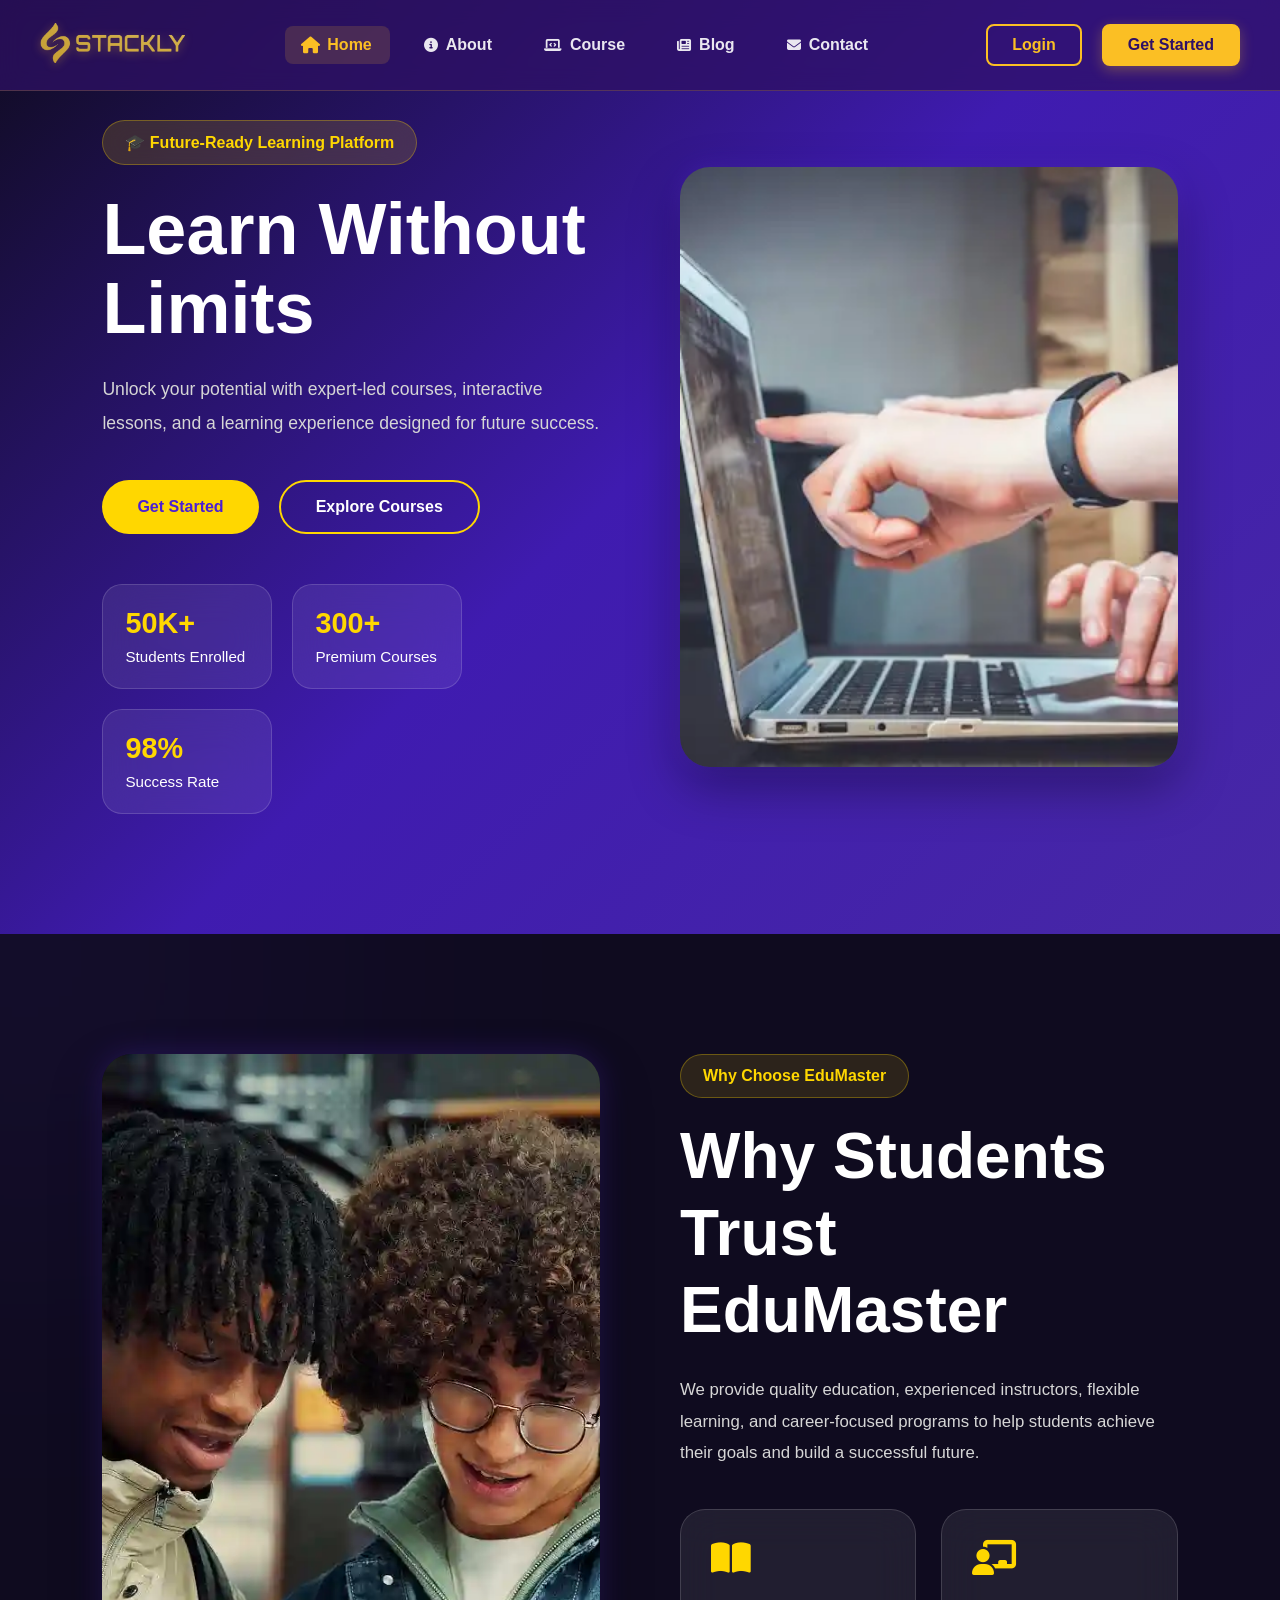
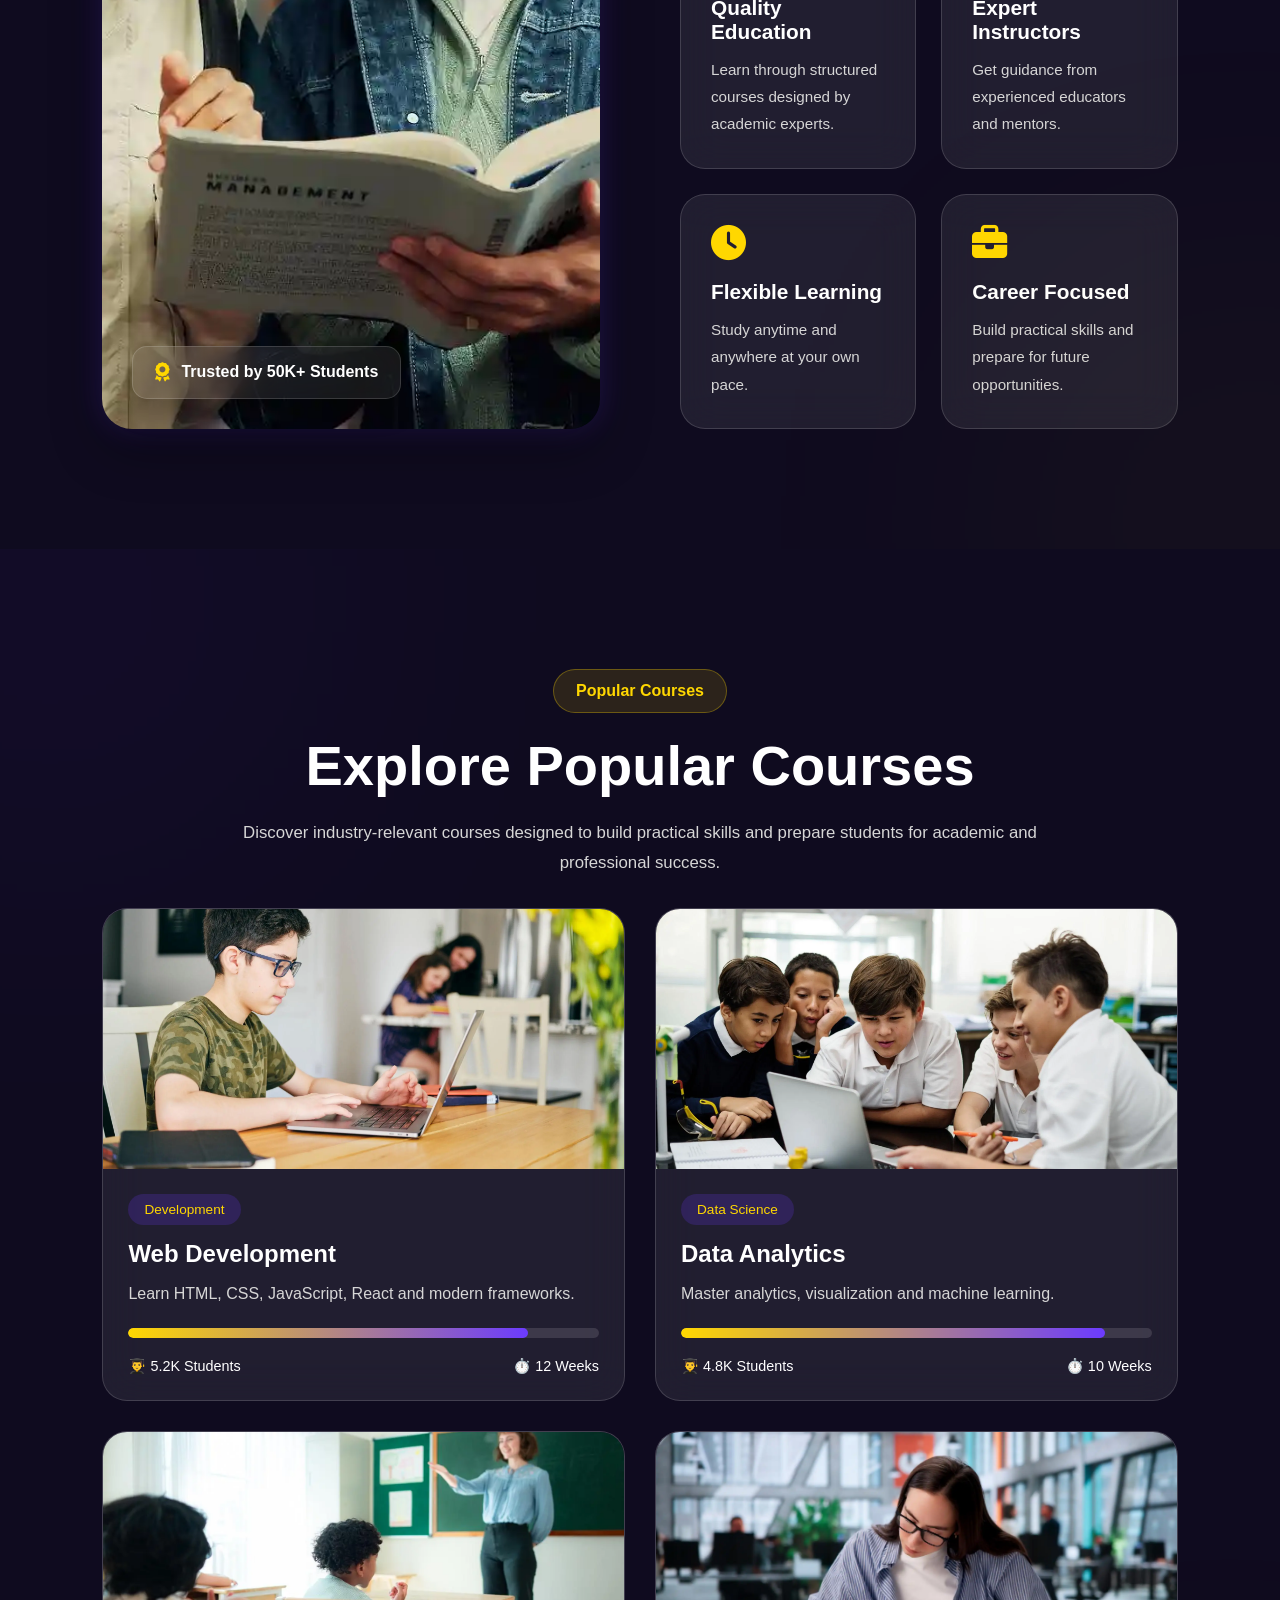
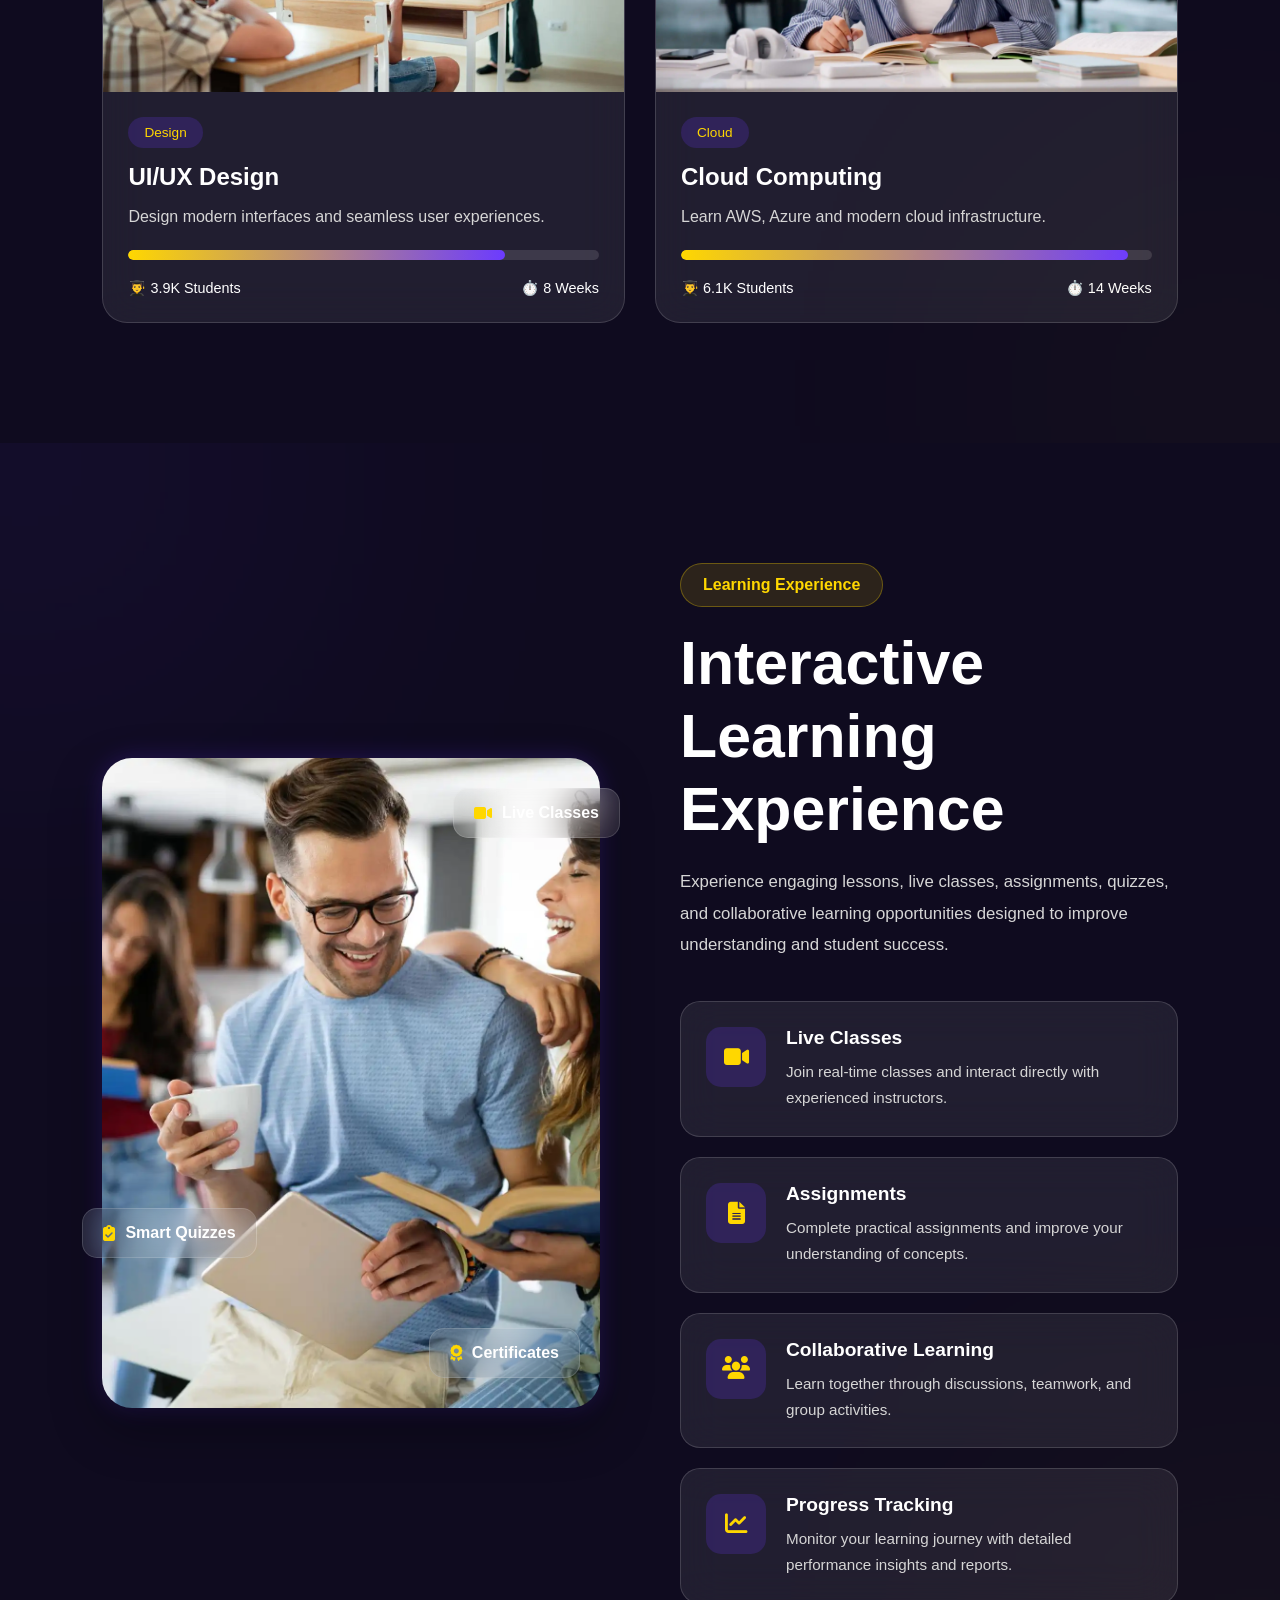
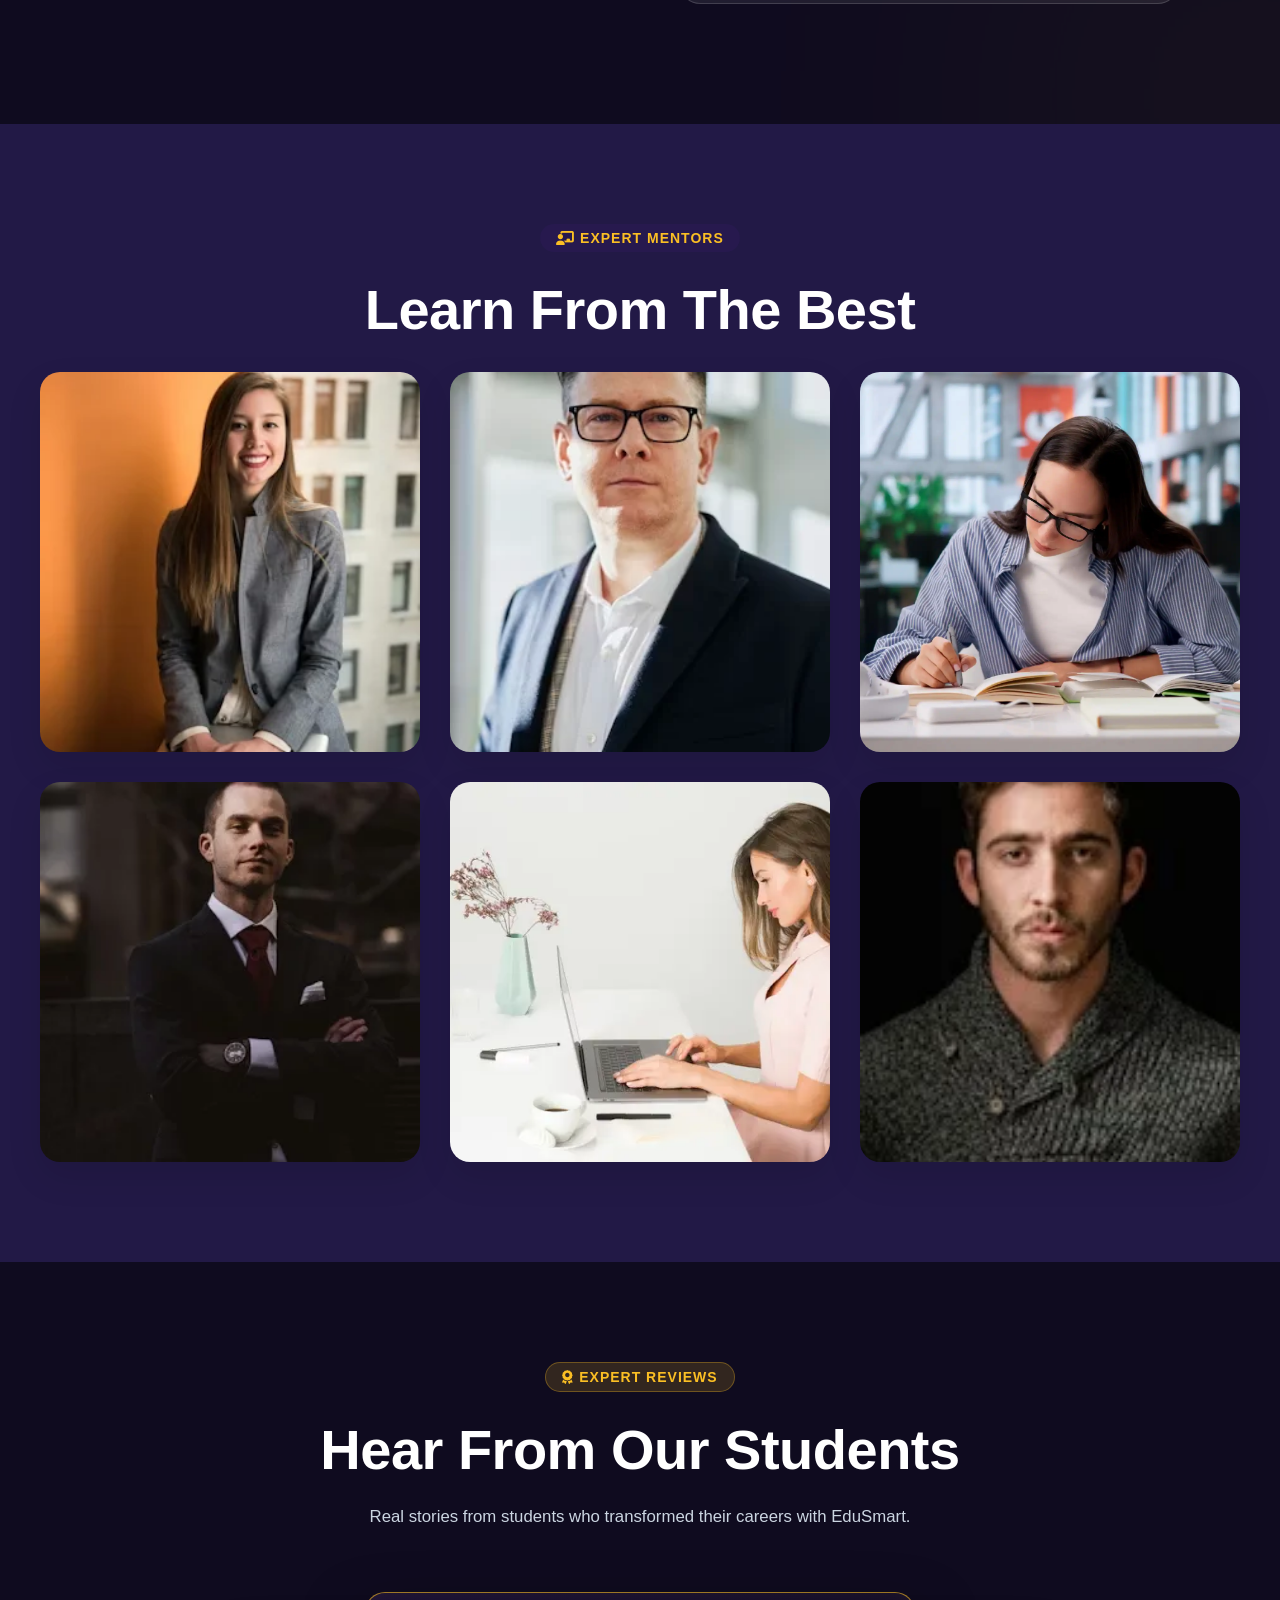
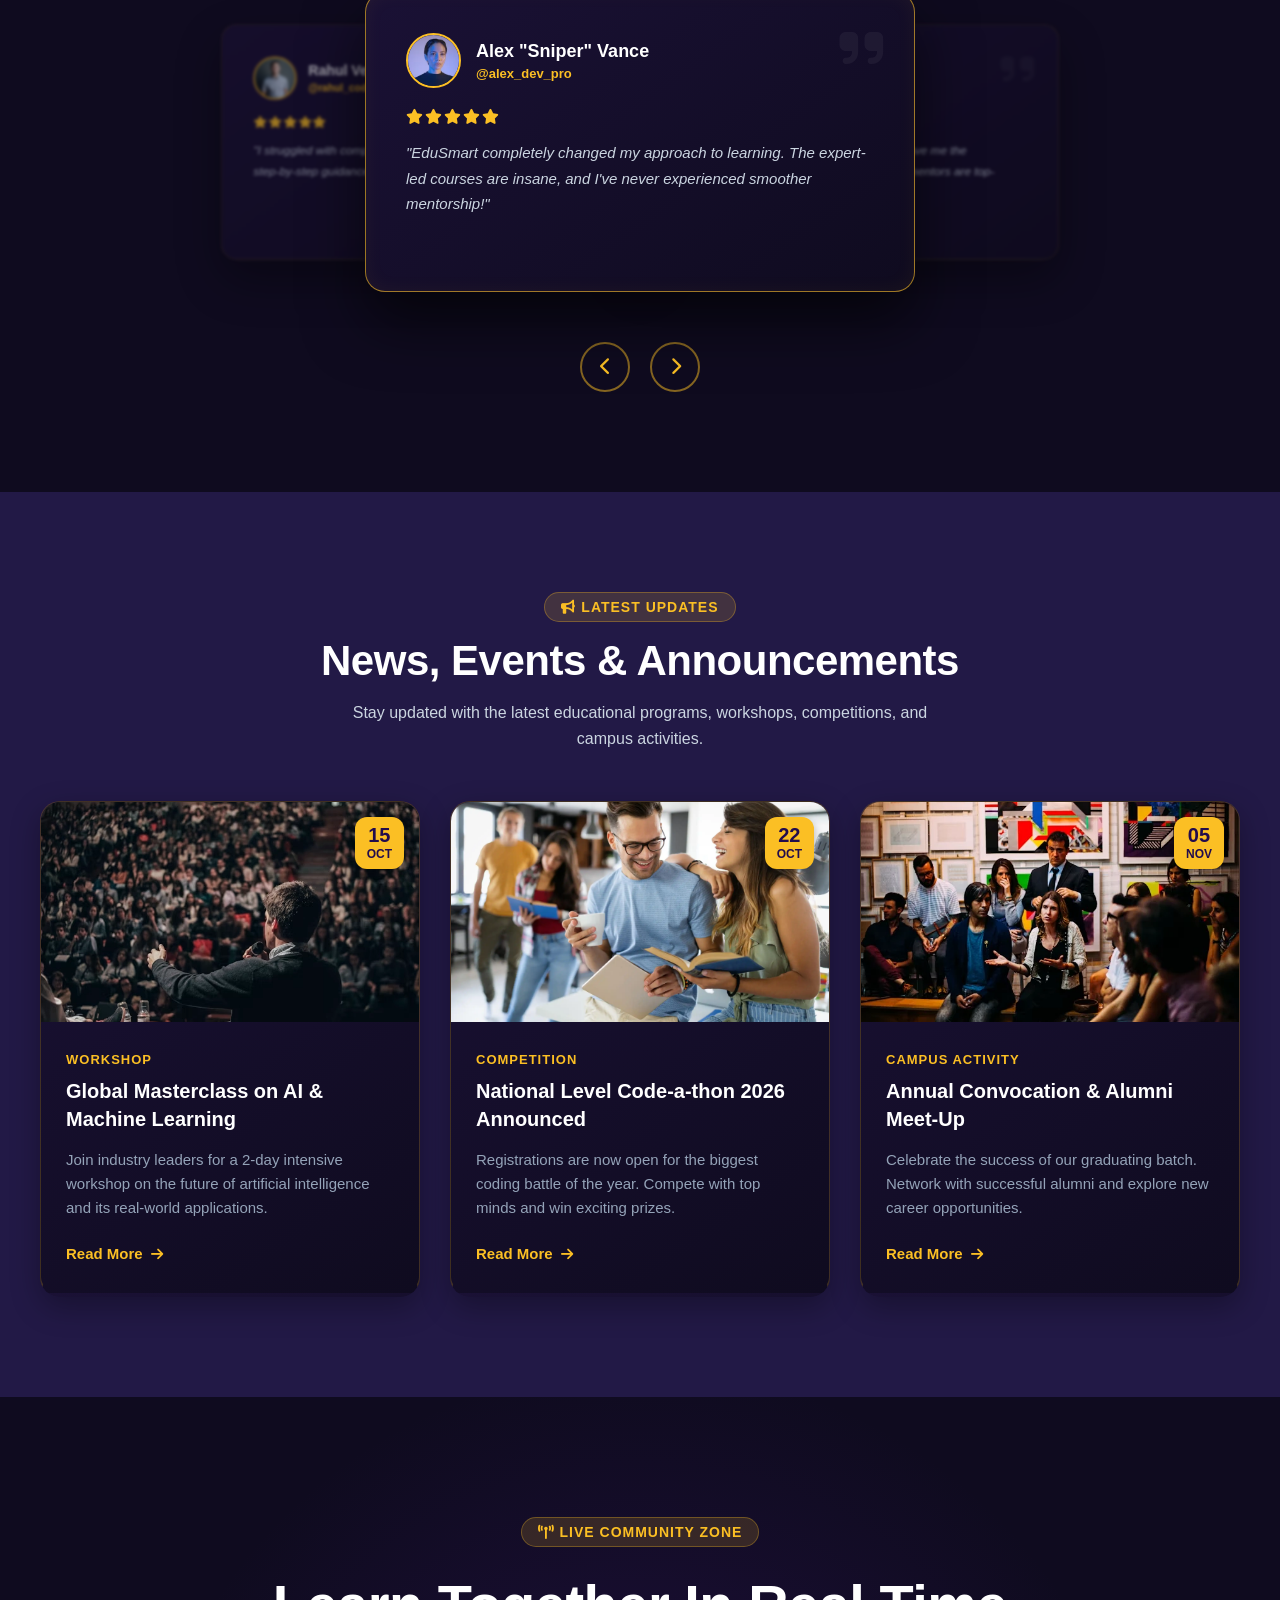
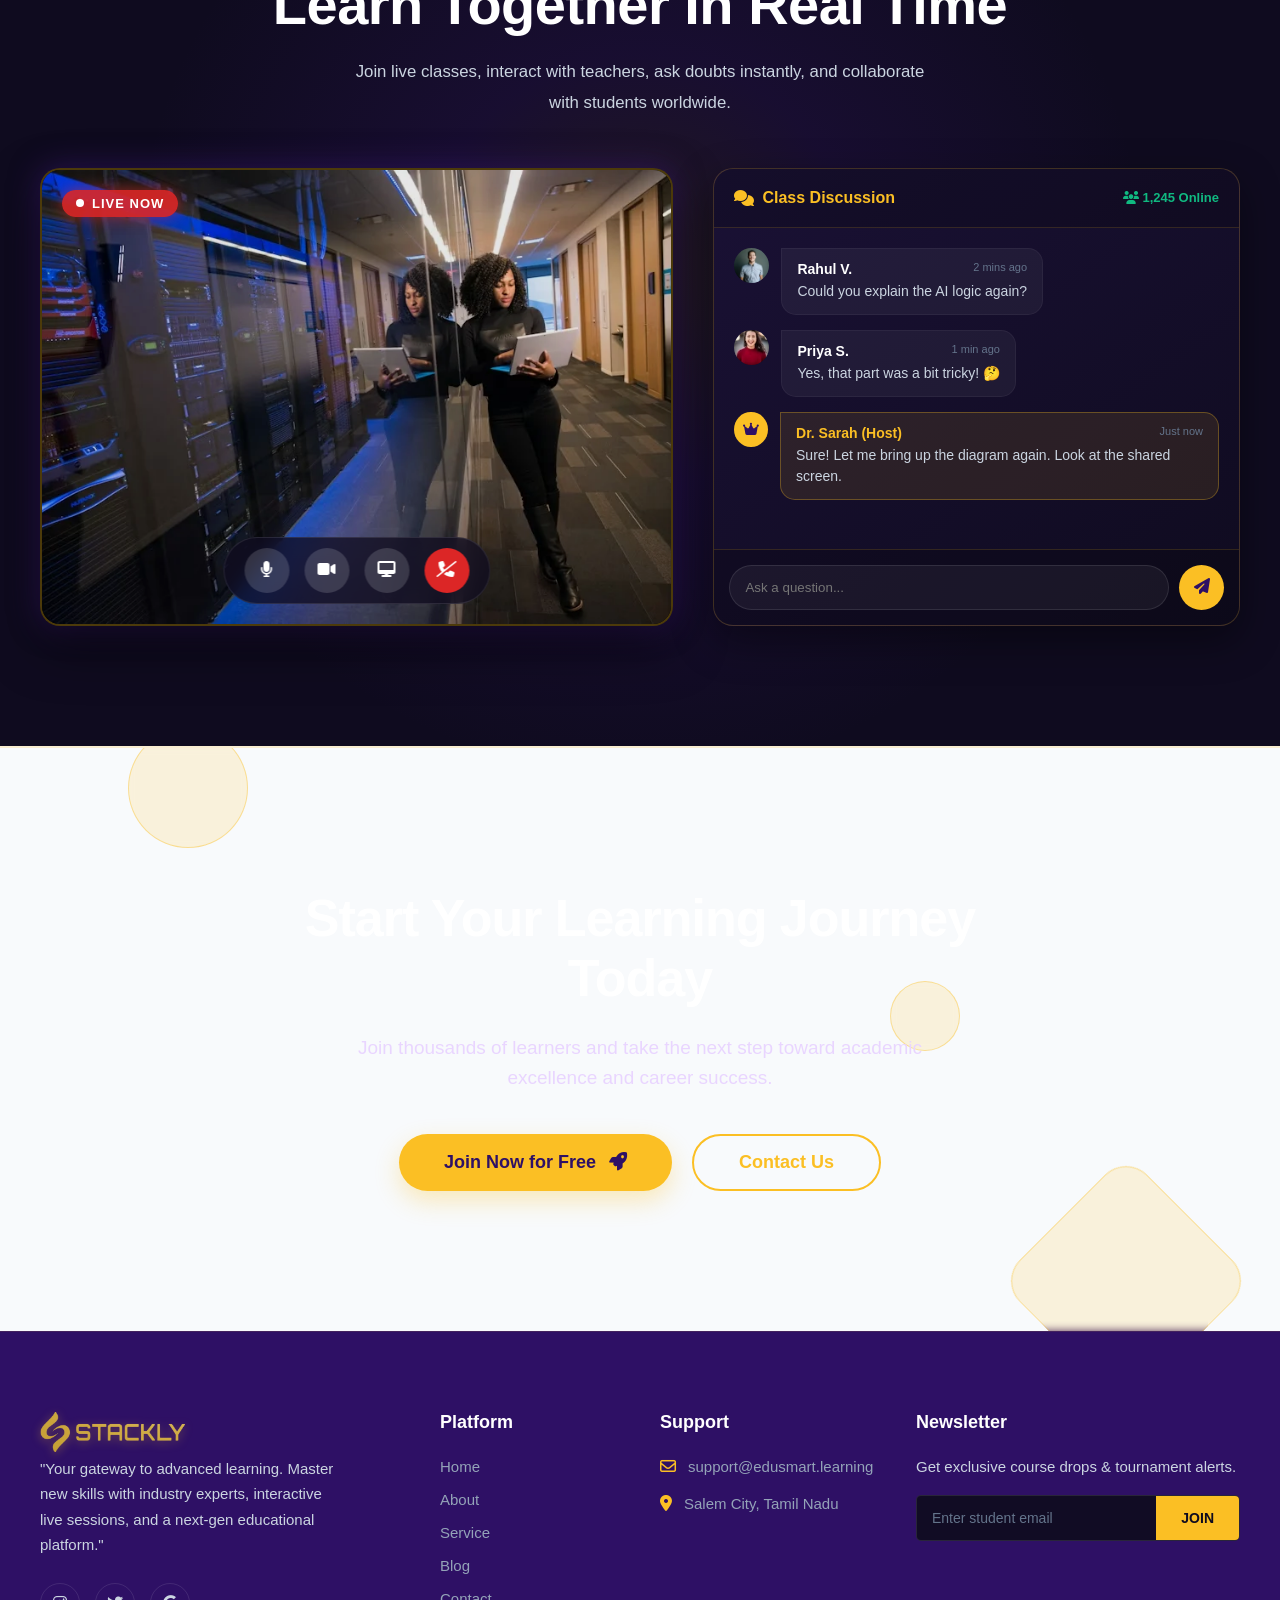
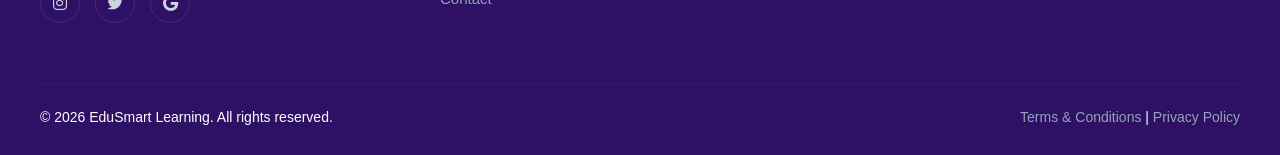
==== commit ee6457fb: "Education" ====
--- a/index.html
+++ b/index.html
@@ -30,16 +30,21 @@
 
             <div class="nav-logo">
                 <a href="index.html">
-                <img src="./asset/yellow_logo.webp" alt="logo" class="logo">
+                    <img src="./asset/yellow_logo.webp" alt="logo" class="logo">
                 </a>
             </div>
 
             <ul class="nav-menu">
-                <li><a href="index.html" class="menu-link active" data-page="Home"><i class="fas fa-home"></i> Home</a></li>
-                <li><a href="about.html" class="menu-link" data-page="About"><i class="fas fa-info-circle"></i> About</a></li>
-                <li><a href="course.html" class="menu-link" data-page="Course"><i class="fas fa-laptop-code"></i> Course</a></li>
-                <li><a href="blog.html" class="menu-link" data-page="Blog"><i class="fas fa-newspaper"></i> Blog</a></li>
-                <li><a href="contact.html" class="menu-link" data-page="Contact"><i class="fas fa-envelope"></i> Contact</a></li>
+                <li><a href="index.html" class="menu-link active" data-page="Home"><i class="fas fa-home"></i> Home</a>
+                </li>
+                <li><a href="about.html" class="menu-link" data-page="About"><i class="fas fa-info-circle"></i>
+                        About</a></li>
+                <li><a href="course.html" class="menu-link" data-page="Course"><i class="fas fa-laptop-code"></i>
+                        Course</a></li>
+                <li><a href="blog.html" class="menu-link" data-page="Blog"><i class="fas fa-newspaper"></i> Blog</a>
+                </li>
+                <li><a href="contact.html" class="menu-link" data-page="Contact"><i class="fas fa-envelope"></i>
+                        Contact</a></li>
             </ul>
 
             <div class="nav-actions">
@@ -56,11 +61,15 @@
             <ul class="mobile-nav-links">
                 <li><a href="index.html" class="mobile-link active" data-page="Home"><i class="fas fa-home"></i>
                         Home</a></li>
-                <li><a href="about.html" class="mobile-link" data-page="About"><i class="fas fa-info-circle"></i> About</a></li>
-                <li><a href="course.html" class="mobile-link" data-page="Course"><i class="fas fa-laptop-code"></i> Course</a>
+                <li><a href="about.html" class="mobile-link" data-page="About"><i class="fas fa-info-circle"></i>
+                        About</a></li>
+                <li><a href="course.html" class="mobile-link" data-page="Course"><i class="fas fa-laptop-code"></i>
+                        Course</a>
                 </li>
-                <li><a href="blog.html" class="mobile-link" data-page="Blog"><i class="fas fa-newspaper"></i> Blog</a></li>
-                <li><a href="contact.html" class="mobile-link" data-page="Contact"><i class="fas fa-envelope"></i> Contact</a></li>
+                <li><a href="blog.html" class="mobile-link" data-page="Blog"><i class="fas fa-newspaper"></i> Blog</a>
+                </li>
+                <li><a href="contact.html" class="mobile-link" data-page="Contact"><i class="fas fa-envelope"></i>
+                        Contact</a></li>
             </ul>
             <div class="mobile-btn-wrapper">
                 <button class="btn-login mobile-login-btn" onclick="window.location.href='login.html'">Login</button>
@@ -95,8 +104,8 @@
                 </p>
 
                 <div class="hero-buttons" data-aos="zoom-in" data-aos-delay="400">
-                    <a href="#" class="btn-primary">Get Started</a>
-                    <a href="#" class="btn-secondary">Explore Courses</a>
+                    <a href="404page.html" class="btn-primary">Get Started</a>
+                    <a href="404page.html" class="btn-secondary">Explore Courses</a>
                 </div>
 
                 <div class="hero-stats">
@@ -119,14 +128,11 @@
 
             <div class="hero-right" data-aos="fade-left" data-aos-duration="1400">
                 <div class="hero-image-wrapper">
-                    <img src="./asset/a1.webp"
-                        class="hero-image active" alt="Students Learning">
-
-                    <img src="./asset/a2.webp"
-                        class="hero-image" alt="Online Education">
-
-                    <img src="./asset/a3.webp"
-                        class="hero-image" alt="Education Success">
+                    <img src="./asset/a1.webp" class="hero-image active" alt="Students Learning">
+
+                    <img src="./asset/a2.webp" class="hero-image" alt="Online Education">
+
+                    <img src="./asset/a3.webp" class="hero-image" alt="Education Success">
                 </div>
             </div>
 
@@ -471,17 +477,16 @@
                 <div class="flip-card fade-up">
                     <div class="flip-inner">
                         <div class="flip-front">
-                            <img src="./asset/c2.webp"
-                                alt="Teacher">
+                            <img src="./asset/c2.webp" alt="Teacher">
                         </div>
                         <div class="flip-back">
                             <h3>Dr. Sarah Johnson</h3>
                             <span class="teacher-role">Mathematics Expert</span>
                             <p>10+ years of experience in making advanced mathematics easy to understand.</p>
                             <div class="social">
-                                <a href="#"><i class="fab fa-linkedin-in"></i></a>
-                                <a href="#"><i class="fab fa-twitter"></i></a>
-                                <a href="#"><i class="fas fa-envelope"></i></a>
+                                <a href="404page.html"><i class="fab fa-linkedin-in"></i></a>
+                                <a href="404page.html"><i class="fab fa-twitter"></i></a>
+                                <a href="404page.html"><i class="fas fa-envelope"></i></a>
                             </div>
                         </div>
                     </div>
@@ -490,17 +495,16 @@
                 <div class="flip-card fade-up" style="transition-delay: 0.1s;">
                     <div class="flip-inner">
                         <div class="flip-front">
-                            <img src="./asset/c1.webp"
-                                alt="Teacher">
+                            <img src="./asset/c1.webp" alt="Teacher">
                         </div>
                         <div class="flip-back">
                             <h3>Prof. Michael Lee</h3>
                             <span class="teacher-role">Science Instructor</span>
                             <p>Focused on practical science, research, and innovation-based learning.</p>
                             <div class="social">
-                                <a href="#"><i class="fab fa-linkedin-in"></i></a>
-                                <a href="#"><i class="fab fa-twitter"></i></a>
-                                <a href="#"><i class="fas fa-envelope"></i></a>
+                                <a href="404page.html"><i class="fab fa-linkedin-in"></i></a>
+                                <a href="404page.html"><i class="fab fa-twitter"></i></a>
+                                <a href="404page.html"><i class="fas fa-envelope"></i></a>
                             </div>
                         </div>
                     </div>
@@ -516,9 +520,9 @@
                             <span class="teacher-role">Technology Mentor</span>
                             <p>Expert in coding, AI, and building modern digital learning systems.</p>
                             <div class="social">
-                                <a href="#"><i class="fab fa-linkedin-in"></i></a>
-                                <a href="#"><i class="fab fa-github"></i></a>
-                                <a href="#"><i class="fas fa-globe"></i></a>
+                                <a href="404page.html"><i class="fab fa-linkedin-in"></i></a>
+                                <a href="404page.html"><i class="fab fa-github"></i></a>
+                                <a href="404page.html"><i class="fas fa-globe"></i></a>
                             </div>
                         </div>
                     </div>
@@ -527,17 +531,16 @@
                 <div class="flip-card fade-up">
                     <div class="flip-inner">
                         <div class="flip-front">
-                            <img src="./asset/c3.webp"
-                                alt="Teacher">
+                            <img src="./asset/c3.webp" alt="Teacher">
                         </div>
                         <div class="flip-back">
                             <h3>David Wilson</h3>
                             <span class="teacher-role">Business Coach</span>
                             <p>Guiding students in career growth, leadership, and core business skills.</p>
                             <div class="social">
-                                <a href="#"><i class="fab fa-linkedin-in"></i></a>
-                                <a href="#"><i class="fab fa-twitter"></i></a>
-                                <a href="#"><i class="fas fa-envelope"></i></a>
+                                <a href="404page.html"><i class="fab fa-linkedin-in"></i></a>
+                                <a href="404page.html"><i class="fab fa-twitter"></i></a>
+                                <a href="404page.html"><i class="fas fa-envelope"></i></a>
                             </div>
                         </div>
                     </div>
@@ -546,17 +549,16 @@
                 <div class="flip-card fade-up" style="transition-delay: 0.1s;">
                     <div class="flip-inner">
                         <div class="flip-front">
-                            <img src="./asset/c7.webp"
-                                alt="Teacher">
+                            <img src="./asset/c7.webp" alt="Teacher">
                         </div>
                         <div class="flip-back">
                             <h3>Anna Smith</h3>
                             <span class="teacher-role">English Trainer</span>
                             <p>Improving communication, soft skills, and professional language fluency.</p>
                             <div class="social">
-                                <a href="#"><i class="fab fa-linkedin-in"></i></a>
-                                <a href="#"><i class="fab fa-youtube"></i></a>
-                                <a href="#"><i class="fas fa-envelope"></i></a>
+                                <a href="404page.html"><i class="fab fa-linkedin-in"></i></a>
+                                <a href="404page.html"><i class="fab fa-youtube"></i></a>
+                                <a href="404page.html"><i class="fas fa-envelope"></i></a>
                             </div>
                         </div>
                     </div>
@@ -565,17 +567,16 @@
                 <div class="flip-card fade-up" style="transition-delay: 0.2s;">
                     <div class="flip-inner">
                         <div class="flip-front">
-                            <img src="./asset/c6.webp"
-                                alt="Teacher">
+                            <img src="./asset/c6.webp" alt="Teacher">
                         </div>
                         <div class="flip-back">
                             <h3>John Carter</h3>
                             <span class="teacher-role">Physics Expert</span>
                             <p>Making complex physics theories easy with practical real-world examples.</p>
                             <div class="social">
-                                <a href="#"><i class="fab fa-linkedin-in"></i></a>
-                                <a href="#"><i class="fab fa-twitter"></i></a>
-                                <a href="#"><i class="fas fa-envelope"></i></a>
+                                <a href="404page.html"><i class="fab fa-linkedin-in"></i></a>
+                                <a href="404page.html"><i class="fab fa-twitter"></i></a>
+                                <a href="404page.html"><i class="fas fa-envelope"></i></a>
                             </div>
                         </div>
                     </div>
@@ -602,8 +603,7 @@
 
                     <div class="card-3d">
                         <div class="card-top">
-                            <img src="./asset/c5.webp"
-                                alt="Student">
+                            <img src="./asset/c5.webp" alt="Student">
                             <div class="student-info-3d">
                                 <h4>Alex "Sniper" Vance</h4>
                                 <span>@alex_dev_pro</span>
@@ -618,8 +618,7 @@
 
                     <div class="card-3d">
                         <div class="card-top">
-                            <img src="./asset/c8.webp"
-                                alt="Student">
+                            <img src="./asset/c8.webp" alt="Student">
                             <div class="student-info-3d">
                                 <h4>Priya Sharma</h4>
                                 <span>@priya_designs</span>
@@ -635,8 +634,7 @@
 
                     <div class="card-3d">
                         <div class="card-top">
-                            <img src="./asset/c9.webp"
-                                alt="Student">
+                            <img src="./asset/c9.webp" alt="Student">
                             <div class="student-info-3d">
                                 <h4>Sarah Jenkins</h4>
                                 <span>@sarah_data</span>
@@ -651,8 +649,7 @@
 
                     <div class="card-3d">
                         <div class="card-top">
-                            <img src="./asset/c10.webp"
-                                alt="Student">
+                            <img src="./asset/c10.webp" alt="Student">
                             <div class="student-info-3d">
                                 <h4>Rahul Verma</h4>
                                 <span>@rahul_coder</span>
@@ -690,8 +687,7 @@
 
                 <div class="news-card fade-up">
                     <div class="news-img-wrapper">
-                        <img src="./asset/b1.webp"
-                            alt="Workshop Event">
+                        <img src="./asset/b1.webp" alt="Workshop Event">
                         <div class="news-date">
                             <span class="date-day">15</span>
                             <span class="date-month">Oct</span>
@@ -702,7 +698,7 @@
                         <h3 class="news-title">Global Masterclass on AI & Machine Learning</h3>
                         <p class="news-excerpt">Join industry leaders for a 2-day intensive workshop on the future of
                             artificial intelligence and its real-world applications.</p>
-                        <a href="#" class="read-more-btn">Read More <i class="fas fa-arrow-right"></i></a>
+                        <a href="404page.html" class="read-more-btn">Read More <i class="fas fa-arrow-right"></i></a>
                     </div>
                 </div>
 
@@ -719,14 +715,13 @@
                         <h3 class="news-title">National Level Code-a-thon 2026 Announced</h3>
                         <p class="news-excerpt">Registrations are now open for the biggest coding battle of the year.
                             Compete with top minds and win exciting prizes.</p>
-                        <a href="#" class="read-more-btn">Read More <i class="fas fa-arrow-right"></i></a>
+                        <a href="404page.html" class="read-more-btn">Read More <i class="fas fa-arrow-right"></i></a>
                     </div>
                 </div>
 
                 <div class="news-card fade-up" style="transition-delay: 0.2s;">
                     <div class="news-img-wrapper">
-                        <img src="./asset/b2.webp"
-                            alt="Graduation Event">
+                        <img src="./asset/b2.webp" alt="Graduation Event">
                         <div class="news-date">
                             <span class="date-day">05</span>
                             <span class="date-month">Nov</span>
@@ -737,7 +732,7 @@
                         <h3 class="news-title">Annual Convocation & Alumni Meet-Up</h3>
                         <p class="news-excerpt">Celebrate the success of our graduating batch. Network with successful
                             alumni and explore new career opportunities.</p>
-                        <a href="#" class="read-more-btn">Read More <i class="fas fa-arrow-right"></i></a>
+                        <a href="404page.html" class="read-more-btn">Read More <i class="fas fa-arrow-right"></i></a>
                     </div>
                 </div>
 
@@ -764,8 +759,7 @@
                         <span class="live-dot"></span> LIVE NOW
                     </div>
 
-                    <img src="./asset/b3.webp"
-                        alt="Live Class" class="teacher-img">
+                    <img src="./asset/b3.webp" alt="Live Class" class="teacher-img">
 
                     <div class="video-controls">
                         <button class="control-btn"><i class="fas fa-microphone"></i></button>
@@ -785,8 +779,7 @@
                     <div class="chat-stream" id="chat-stream">
 
                         <div class="chat-msg msg-1">
-                            <img src="./asset/c10.webp"
-                                alt="User">
+                            <img src="./asset/c10.webp" alt="User">
                             <div class="msg-content">
                                 <h4>Rahul V. <span>2 mins ago</span></h4>
                                 <p>Could you explain the AI logic again?</p>
@@ -794,8 +787,7 @@
                         </div>
 
                         <div class="chat-msg msg-2">
-                            <img src="./asset/b4.webp"
-                                alt="User">
+                            <img src="./asset/b4.webp" alt="User">
                             <div class="msg-content">
                                 <h4>Priya S. <span>1 min ago</span></h4>
                                 <p>Yes, that part was a bit tricky! 🤔</p>
@@ -844,10 +836,10 @@
                     career success.</p>
 
                 <div class="cta-buttons">
-                    <button class="btn-cta-primary" onclick="window.location.href='createaccount.html'">
+                    <button class="btn-cta-primary" onclick="window.location.href='404page.html'">
                         Join Now for Free <i class="fas fa-rocket" style="margin-left: 8px;"></i>
                     </button>
-                    <button class="btn-cta-secondary">
+                    <button class="btn-cta-secondary" onclick="window.location.href='404page.html'">
                         Contact Us
                     </button>
                 </div>
@@ -863,15 +855,15 @@
                 <div class="footer-col brand-col">
                     <div class="nav-logo">
                         <a href="index.html">
-                        <img src="./asset/yellow_logo.webp" alt="logo" class="logo">
+                            <img src="./asset/yellow_logo.webp" alt="logo" class="logo">
                         </a>
                     </div>
                     <p>"Your gateway to advanced learning. Master new skills with industry experts, interactive live
                         sessions, and a next-gen educational platform."</p>
                     <div class="footer-social">
-                        <a href="#"><i class="fab fa-instagram"></i></a>
-                        <a href="#"><i class="fab fa-twitter"></i></a>
-                        <a href="#"><i class="fab fa-google"></i></a>
+                        <a href="404page.html"><i class="fab fa-instagram"></i></a>
+                        <a href="404page.html"><i class="fab fa-twitter"></i></a>
+                        <a href="404page.html"><i class="fab fa-google"></i></a>
                     </div>
                 </div>
 
@@ -879,10 +871,10 @@
                     <h3>Platform</h3>
                     <ul>
                         <li><a href="index.html">Home</a></li>
-                        <li><a href="#">About</a></li>
-                        <li><a href="#">Service</a></li>
-                        <li><a href="#">Blog</a></li>
-                        <li><a href="#">Contact</a></li>
+                        <li><a href="404page.html">About</a></li>
+                        <li><a href="404page.html">Service</a></li>
+                        <li><a href="404page.html">Blog</a></li>
+                        <li><a href="404page.html">Contact</a></li>
                     </ul>
                 </div>
 
@@ -912,7 +904,7 @@
             <div class="footer-bottom">
                 <p>&copy; 2026 EduSmart Learning. All rights reserved.</p>
                 <div class="footer-legal">
-                    <a href="#">Terms & Conditions</a> | <a href="#">Privacy Policy</a>
+                    <a href="404page.html">Terms & Conditions</a> | <a href="404page.html">Privacy Policy</a>
                 </div>
             </div>
 
@@ -921,6 +913,48 @@
     <script src="https://unpkg.com/aos@2.3.4/dist/aos.js"></script>
 
     <script src="script.js"></script>
+    <script>
+        const titles = [
+            "Learn Without Limits",
+            "Shape Your Future Today",
+            "Knowledge Opportunities"
+        ];
+
+        const descriptions = [
+            "Unlock your potential with expert-led courses, interactive lessons, and a learning experience designed for future success.",
+
+            "Master new skills, earn certifications, and build a successful career through industry-focused education programs.",
+
+            "Join thousands of learners worldwide and gain practical experience through engaging online learning environments."
+        ];
+
+        const images = document.querySelectorAll(".hero-image");
+
+        let current = 0;
+
+        setInterval(() => {
+
+            current++;
+
+            if (current >= titles.length) {
+                current = 0;
+            }
+
+            document.getElementById("heroTitle").textContent =
+                titles[current];
+
+            document.getElementById("heroText").textContent =
+                descriptions[current];
+
+            images.forEach(img => {
+                img.classList.remove("active");
+            });
+
+            images[current].classList.add("active");
+
+        }, 4000);
+
+    </script>
 </body>
 
 </html>
--- a/common.css
+++ b/common.css
@@ -1,6 +1,3 @@
-/* ==========================================================================
-   1. BASE RESET & SYSTEM GLOBAL FONTS 
-   ========================================================================== */
 * {
   margin: 0;
   padding: 0;
@@ -14,7 +11,6 @@
   overflow-x: hidden;
 }
 
-/* --- 3-SECOND PRELOADER CSS --- */
 #preloader {
   position: fixed;
   top: 0;
@@ -72,7 +68,6 @@
   }
 }
 
-/* --- SCROLL ANIMATION CSS --- */
 .fade-up {
   opacity: 0;
   transform: translateY(40px);
@@ -85,9 +80,6 @@
   transform: translateY(0);
 }
 
-/* ==========================================================================
-   2. FIXED TRANSPARENT NAVBAR 
-   ========================================================================== */
 .navbar {
   position: fixed;
   top: 0;
@@ -111,27 +103,24 @@
   align-items: center;
 }
 
-/* --- Logo Section --- */
-/* ==========================================================================
-   NAVBAR LOGO STYLING
-   ========================================================================== */
 .nav-logo {
-    display: flex;
-    align-items: center;
-    cursor: pointer;
+  display: flex;
+  align-items: center;
+  cursor: pointer;
 }
 
 .nav-logo .logo {
-    height: 45px; /* Unga image size-ku etha mathiri mathikonga */
-    width: auto;
-    transition: transform 0.3s ease, filter 0.3s ease;
-    /* Yellow logo-ku oru light gold drop shadow */
-    filter: drop-shadow(0 2px 5px rgba(251, 191, 36, 0.3)); 
+  height: 40px;
+  width: auto;
+  transition:
+    transform 0.3s ease,
+    filter 0.3s ease;
+  filter: drop-shadow(0 2px 5px rgba(251, 191, 36, 0.3));
 }
 
 .nav-logo:hover .logo {
-    transform: scale(1.05); /* Light-ah zoom aagum */
-    filter: drop-shadow(0 4px 10px rgba(251, 191, 36, 0.6)); /* Glow athigamagum */
+  transform: scale(1.05);
+  filter: drop-shadow(0 4px 10px rgba(251, 191, 36, 0.6));
 }
 .logo-icon {
   color: #fbbf24;
@@ -143,7 +132,6 @@
   letter-spacing: -0.5px;
 }
 
-/* --- Center Desktop Menu Links --- */
 .nav-menu {
   display: flex;
   list-style: none;
@@ -176,7 +164,6 @@
   transform: scale(1.2);
 }
 
-/* --- Right Side Action Buttons --- */
 .nav-actions {
   display: flex;
   align-items: center;
@@ -218,9 +205,6 @@
   box-shadow: 0 6px 20px rgba(251, 191, 36, 0.5);
 }
 
-/* ==========================================================================
-   3. MOBILE RESPONSIVE HAMBURGER ICON 
-   ========================================================================== */
 .hamburger {
   display: none;
   flex-direction: column;
@@ -248,9 +232,6 @@
   transform: translateY(-8.5px) rotate(-45deg);
 }
 
-/* ==========================================================================
-   4. MOBILE DROPDOWN DRAWERS 
-   ========================================================================== */
 .mobile-dropdown {
   display: none;
   background-color: #4c1d95;
@@ -339,9 +320,6 @@
   font-size: 16px;
 }
 
-/* ==========================================================================
-   6. RESPONSIVE CONTROLS
-   ========================================================================== */
 @media (max-width: 992px) {
   .nav-container {
     padding: 0 24px;
@@ -465,10 +443,9 @@
 
 .links-col ul li a:hover {
   color: #fbbf24;
-  padding-left: 5px; /* Slight slide effect */
-}
-
-/* 3. Support Info (With Hover Animation) */
+  padding-left: 5px;
+}
+
 .support-col ul {
   list-style: none;
   padding: 0;
@@ -488,7 +465,7 @@
 
 .support-col ul li:hover {
   color: #fbbf24;
-  transform: translateX(6px); /* Moves right */
+  transform: translateX(6px);
 }
 
 .support-col ul li i {
@@ -498,10 +475,9 @@
 }
 
 .support-col ul li:hover i {
-  transform: scale(1.2); /* Icon grows slightly */
-}
-
-/* 4. Newsletter */
+  transform: scale(1.2);
+}
+
 .newsletter-col p {
   font-size: 15px;
   margin-bottom: 20px;
@@ -525,7 +501,7 @@
 }
 
 .newsletter-input-wrap:focus-within {
-  border-color: rgba(251, 191, 36, 0.5); /* Gold glow */
+  border-color: rgba(251, 191, 36, 0.5);
 }
 
 .newsletter-input-wrap input {
@@ -557,7 +533,6 @@
   background: #f59e0b;
 }
 
-/* Form Validation Message CSS */
 .form-msg {
   font-size: 13px;
   font-weight: 600;
@@ -580,9 +555,6 @@
   }
 }
 
-/* =====================
-   FOOTER BOTTOM
-   ===================== */
 .footer-bottom {
   display: flex;
   justify-content: space-between;
@@ -602,9 +574,6 @@
   color: #fbbf24;
 }
 
-/* ==========================================================================
-   RESPONSIVE LAYOUT FOR FOOTER
-   ========================================================================== */
 @media (max-width: 992px) {
   .footer-grid {
     grid-template-columns: repeat(2, 1fr);
--- a/style.css
+++ b/style.css
@@ -1,7 +1,3 @@
-/* ====================================
-   EDUCATION HERO SECTION
-   Purple + Gold Premium Theme
-==================================== */
 .hero {
   position: relative;
   min-height: 100vh;
@@ -12,7 +8,6 @@
   background: #0f0b1f;
 }
 
-/* Background Video */
 .hero-video {
   position: absolute;
   inset: 0;
@@ -22,7 +17,6 @@
   z-index: 1;
 }
 
-/* Overlay */
 .hero-overlay {
   position: absolute;
   inset: 0;
@@ -35,7 +29,6 @@
   z-index: 2;
 }
 
-/* Container */
 .hero-container {
   position: relative;
   z-index: 3;
@@ -48,9 +41,6 @@
   gap: 80px;
 }
 
-/* =====================
-   LEFT CONTENT
-===================== */
 .hero-content {
   flex: 1;
   max-width: 650px;
@@ -80,9 +70,6 @@
   margin-bottom: 40px;
 }
 
-/* =====================
-   BUTTONS
-===================== */
 .hero-buttons {
   display: flex;
   gap: 20px;
@@ -122,9 +109,6 @@
   transform: translateY(-5px);
 }
 
-/* =====================
-   STATS CARDS (ZOOM EFFECT FIXED)
-===================== */
 .hero-stats {
   display: flex;
   gap: 20px;
@@ -139,10 +123,9 @@
   backdrop-filter: blur(20px);
   border: 1px solid rgba(255, 255, 255, 0.15);
   cursor: pointer;
-  transition: all 0.4s cubic-bezier(0.175, 0.885, 0.32, 1.275); /* Bouncy smooth transition */
-}
-
-/* Cursor vaikum pothu perusa zoom aagum */
+  transition: all 0.4s cubic-bezier(0.175, 0.885, 0.32, 1.275);
+}
+
 .stat-card:hover {
   transform: scale(1.15) translateY(-5px);
   background: rgba(255, 255, 255, 0.15);
@@ -164,9 +147,6 @@
   font-size: 0.95rem;
 }
 
-/* =====================
-   RIGHT IMAGE SECTION
-===================== */
 .hero-right {
   flex: 1;
   display: flex;
@@ -196,7 +176,7 @@
   transition:
     opacity 1s ease-in-out,
     transform 1s ease-in-out;
-  transform: scale(1.05); /* Slight zoom when hidden */
+  transform: scale(1.05);
 }
 .hero-image.active {
   opacity: 1;
@@ -204,9 +184,6 @@
   transform: scale(1);
 }
 
-/* =====================
-   RESPONSIVE
-===================== */
 @media (max-width: 1200px) {
   .hero-content h1 {
     font-size: 3.8rem;
@@ -304,11 +281,6 @@
     font-size: 1.5rem;
   }
 }
-
-/* ==========================================
-   WHY STUDENTS TRUST EDUMASTER SECTION
-   Purple + Gold Premium Theme
-========================================== */
 
 .why-trust {
   padding: 120px 8%;
@@ -324,10 +296,6 @@
   align-items: stretch;
   gap: 80px;
 }
-
-/* ==========================
-   LEFT IMAGE
-========================== */
 
 .trust-image {
   flex: 1;
@@ -382,10 +350,6 @@
   font-weight: 600;
 }
 
-/* ==========================
-   RIGHT CONTENT
-========================== */
-
 .trust-content {
   flex: 1;
   display: flex;
@@ -425,10 +389,6 @@
   margin-bottom: 40px;
 }
 
-/* ==========================
-   FEATURE CARDS
-========================== */
-
 .feature-grid {
   display: grid;
   grid-template-columns: repeat(2, 1fr);
@@ -481,10 +441,6 @@
   font-size: 0.95rem;
 }
 
-/* ==========================
-   DECORATIVE GLOW
-========================== */
-
 .why-trust::before {
   content: "";
 
@@ -515,10 +471,6 @@
   opacity: 0.08;
 }
 
-/* ==========================
-   TABLET
-========================== */
-
 @media (max-width: 992px) {
   .why-trust {
     padding: 100px 40px;
@@ -554,10 +506,6 @@
     grid-template-columns: repeat(2, 1fr);
   }
 }
-
-/* ==========================
-   MOBILE
-========================== */
 
 @media (max-width: 768px) {
   .why-trust {
@@ -597,10 +545,6 @@
   }
 }
 
-/* ==========================
-   SMALL MOBILE
-========================== */
-
 @media (max-width: 576px) {
   .trust-content h2 {
     font-size: 2rem;
@@ -627,10 +571,6 @@
     padding: 10px 18px;
   }
 }
-
-/* ==================================
-   POPULAR COURSES SECTION
-================================== */
 
 .courses {
   padding: 120px 8%;
@@ -638,8 +578,6 @@
   position: relative;
   overflow: hidden;
 }
-
-/* Header */
 
 .section-header {
   text-align: center;
@@ -670,15 +608,11 @@
   font-size: 1.05rem;
 }
 
-/* Grid */
-
 .courses-grid {
   display: grid;
   grid-template-columns: repeat(2, 1fr);
   gap: 30px;
 }
-
-/* Card */
 
 .course-card {
   background: rgba(255, 255, 255, 0.08);
@@ -696,8 +630,6 @@
   box-shadow: 0 20px 50px rgba(255, 215, 0, 0.15);
 }
 
-/* Image */
-
 .course-image {
   overflow: hidden;
 }
@@ -713,8 +645,6 @@
 .course-card:hover .course-image img {
   transform: scale(1.08);
 }
-
-/* Content */
 
 .course-content {
   padding: 25px;
@@ -742,8 +672,6 @@
   margin-bottom: 20px;
 }
 
-/* Progress */
-
 .progress {
   width: 100%;
   height: 10px;
@@ -760,8 +688,6 @@
   border-radius: 20px;
 }
 
-/* Info */
-
 .course-info {
   display: flex;
   justify-content: space-between;
@@ -773,8 +699,6 @@
   color: #fff;
   font-size: 0.9rem;
 }
-
-/* Glow Effects */
 
 .courses::before {
   content: "";
@@ -800,8 +724,6 @@
   opacity: 0.08;
 }
 
-/* Tablet */
-
 @media (max-width: 992px) {
   .section-header h2 {
     font-size: 2.8rem;
@@ -816,8 +738,6 @@
   }
 }
 
-/* Mobile */
-
 @media (max-width: 768px) {
   .courses {
     padding: 80px 20px;
@@ -844,8 +764,6 @@
   }
 }
 
-/* Small Mobile */
-
 @media (max-width: 576px) {
   .section-header h2 {
     font-size: 1.9rem;
@@ -868,10 +786,6 @@
     height: 200px;
   }
 }
-
-/* ====================================
-   LEARNING EXPERIENCE SECTION
-==================================== */
 
 .learning-experience {
   padding: 120px 8%;
@@ -879,8 +793,6 @@
   position: relative;
   overflow: hidden;
 }
-
-/* Glow Effects */
 
 .learning-experience::before {
   content: "";
@@ -916,10 +828,6 @@
   z-index: 2;
 }
 
-/* ===================
-   IMAGE SECTION
-=================== */
-
 .learning-image {
   flex: 1;
   position: relative;
@@ -941,8 +849,6 @@
   transform: scale(1.03);
 }
 
-/* Floating Cards */
-
 .floating-card {
   position: absolute;
   display: flex;
@@ -957,7 +863,7 @@
   border: 1px solid rgba(255, 255, 255, 0.15);
   border-radius: 15px;
 
-  color: rgba(35, 21, 75, 0.952);
+  color: #ffffff;
   font-weight: 600;
 
   animation: float 4s ease-in-out infinite;
@@ -995,10 +901,6 @@
     transform: translateY(0);
   }
 }
-
-/* ===================
-   CONTENT
-=================== */
 
 .learning-content {
   flex: 1;
@@ -1029,10 +931,6 @@
   margin-bottom: 40px;
 }
 
-/* ===================
-   FEATURE BOXES
-=================== */
-
 .learning-features {
   display: grid;
   gap: 20px;
@@ -1097,36 +995,28 @@
   line-height: 1.7;
 }
 
-/* ===================
-   TABLET
-=================== */
-/* ===================
-   TABLET 
-=================== */
 @media (max-width: 992px) {
   .learning-container {
     flex-direction: column;
     gap: 60px;
   }
 
-  /* 1. Learning Experience Content Mudhalla Vara */
   .learning-content {
     order: 1;
     text-align: center;
   }
 
-  /* 2. Image and Cards Rendaavathu Vara */
   .learning-image {
     order: 2;
     width: 100%;
     display: flex;
     flex-direction: column;
-    gap: 15px; /* Image-kum cards-kum ulla gap */
+    gap: 15px;
   }
 
   .learning-image img {
     height: 500px;
-    order: 1; /* Image cards-ku mela vara */
+    order: 1;
   }
 
   .learning-content h2 {
@@ -1134,13 +1024,10 @@
   }
 
   .learning-features {
-    text-align: left; /* Mobile-la padikka easy-a irukka left align */
-  }
-}
-
-/* ===================
-   MOBILE
-=================== */
+    text-align: left;
+  }
+}
+
 @media (max-width: 768px) {
   .learning-experience {
     padding: 80px 20px;
@@ -1162,24 +1049,20 @@
     height: 350px;
   }
 
-  /* Cards Image mela varama thaniya vara */
   .floating-card {
-    position: relative; /* Overlap aagardha thadukkum */
+    position: relative;
     top: auto;
     bottom: auto;
     left: auto;
     right: auto;
-    width: 100%; 
-    justify-content: center; /* Center alignment */
+    width: 100%;
+    justify-content: center;
     margin: 0;
-    animation: none; /* Mobile view-la animation stop panna clean-a irukkum */
-    order: 2; /* Image-ku keela cards vara */
-  }
-}
-
-/* ===================
-   SMALL MOBILE
-=================== */
+    animation: none;
+    order: 2;
+  }
+}
+
 @media (max-width: 576px) {
   .learning-content h2 {
     font-size: 2rem;
@@ -1199,9 +1082,6 @@
   }
 }
 
-/* ==========================================================================
-   TEACHERS SECTION (PURPLE & GOLD THEME)
-   ========================================================================== */
 .teachers-section {
   padding: 100px 24px;
   background-color: #221946;
@@ -1212,7 +1092,6 @@
   margin: 0 auto;
 }
 
-/* Section Header styling */
 .section-header {
   text-align: center;
   margin-bottom: 60px;
@@ -1231,21 +1110,19 @@
 }
 .section-title {
   font-size: 42px;
-  color: #ffffff !important; /* Deep Purple Color added */
+  color: #ffffff !important;
   font-weight: 800;
   letter-spacing: -0.5px;
   margin-top: 10px;
   text-transform: capitalize;
 }
 
-/* GRID 3 + 3 */
 .teachers-grid {
   display: grid;
   grid-template-columns: repeat(3, 1fr);
   gap: 30px;
 }
 
-/* FLIP CARD CONTAINER */
 .flip-card {
   perspective: 1000px;
   background-color: transparent;
@@ -1254,8 +1131,8 @@
 .flip-inner {
   position: relative;
   width: 100%;
-  height: 380px; /* Taller card for portrait images */
-  transition: transform 0.8s cubic-bezier(0.175, 0.885, 0.32, 1.275); /* Smooth bounce flip */
+  height: 380px;
+  transition: transform 0.8s cubic-bezier(0.175, 0.885, 0.32, 1.275);
   transform-style: preserve-3d;
   box-shadow: 0 15px 35px rgba(0, 0, 0, 0.1);
   border-radius: 20px;
@@ -1265,7 +1142,6 @@
   transform: rotateY(180deg);
 }
 
-/* FRONT + BACK SHARED */
 .flip-front,
 .flip-back {
   position: absolute;
@@ -1276,7 +1152,6 @@
   overflow: hidden;
 }
 
-/* FRONT (IMAGE ONLY) */
 .flip-front {
   background: #e2e8f0;
 }
@@ -1287,13 +1162,8 @@
   transition: transform 0.5s ease;
 }
 
-/* BACK (CONTENT & SOCIALS) */
 .flip-back {
-  background: linear-gradient(
-    135deg,
-    #4c1d95 0%,
-    #2e1065 100%
-  ); /* Purple Theme */
+  background: linear-gradient(135deg, #4c1d95 0%, #2e1065 100%);
   color: #fff;
   transform: rotateY(180deg);
   display: flex;
@@ -1302,11 +1172,11 @@
   align-items: center;
   padding: 30px 20px;
   text-align: center;
-  border: 2px solid rgba(251, 191, 36, 0.3); /* Slight gold border */
+  border: 2px solid rgba(251, 191, 36, 0.3);
 }
 
 .flip-back h3 {
-  color: #fbbf24; /* Gold Name */
+  color: #fbbf24;
   font-size: 22px;
   margin-bottom: 5px;
   font-weight: 700;
@@ -1328,7 +1198,6 @@
   margin-bottom: 25px;
 }
 
-/* SOCIAL ICONS WITH HOVER EFFECT */
 .social {
   display: flex;
   gap: 15px;
@@ -1341,7 +1210,7 @@
   align-items: center;
   justify-content: center;
   background: rgba(255, 255, 255, 0.1);
-  color: #fbbf24; /* Gold Icon */
+  color: #fbbf24;
   border-radius: 50%;
   font-size: 18px;
   transition: all 0.3s ease;
@@ -1356,9 +1225,6 @@
   box-shadow: 0 10px 20px rgba(251, 191, 36, 0.4);
 }
 
-/* ==========================================================================
-   RESPONSIVE DESIGN
-   ========================================================================== */
 @media (max-width: 992px) {
   .teachers-grid {
     grid-template-columns: repeat(2, 1fr);
@@ -1390,12 +1256,9 @@
   }
 }
 
-/* ==========================================================================
-   3D TESTIMONIAL SECTION (PURPLE & GOLD THEME)
-   ========================================================================== */
 .testimonials-3d-section {
   padding: 100px 24px;
-  background: #0f0b1f; /* Deep Dark Purple */
+  background: #0f0b1f;
   color: white;
   overflow: hidden;
 }
@@ -1405,7 +1268,6 @@
   margin: 0 auto;
 }
 
-/* Header Styles */
 .section-header {
   text-align: center;
   margin-bottom: 30px;
@@ -1438,7 +1300,6 @@
   line-height: 1.6;
 }
 
-/* 3D Slider Wrapper */
 .slider-3d-wrapper {
   position: relative;
   max-width: 900px;
@@ -1448,16 +1309,14 @@
   align-items: center;
 }
 
-/* 3D Perspective Container */
 .slider-3d-container {
   position: relative;
   width: 100%;
-  max-width: 550px; /* Card Width */
-  height: 300px; /* Card Height */
-  perspective: 1200px; /* Gives the 3D depth */
-}
-
-/* Base Card Styling */
+  max-width: 550px;
+  height: 300px;
+  perspective: 1200px;
+}
+
 .card-3d {
   position: absolute;
   top: 0;
@@ -1476,11 +1335,6 @@
   opacity: 0;
 }
 
-/* ==========================================================
-   3D STATE CLASSES (BALANCED LEFT & RIGHT) 
-   ========================================================== */
-
-/* Front Active Card (Center) */
 .card-3d.active {
   opacity: 1;
   transform: translateX(0) scale(1) translateZ(0);
@@ -1490,30 +1344,27 @@
   box-shadow:
     0 30px 60px rgba(0, 0, 0, 0.6),
     inset 0 0 20px rgba(251, 191, 36, 0.05);
-  pointer-events: auto; /* Allow clicking contents */
-}
-
-/* Card on the RIGHT */
+  pointer-events: auto;
+}
+
 .card-3d.next {
   opacity: 0.6;
   transform: translateX(40%) scale(0.85) translateZ(-100px);
   z-index: 8;
   filter: blur(2px);
-  pointer-events: auto; /* Allows clicking */
+  pointer-events: auto;
   cursor: pointer;
 }
 
-/* Card on the LEFT */
 .card-3d.prev {
   opacity: 0.6;
   transform: translateX(-40%) scale(0.85) translateZ(-100px);
   z-index: 8;
   filter: blur(2px);
-  pointer-events: auto; /* Allows clicking */
+  pointer-events: auto;
   cursor: pointer;
 }
 
-/* Hidden Cards (Pushed to the very back) */
 .card-3d.hidden {
   opacity: 0;
   transform: translateX(0) scale(0.6) translateZ(-250px);
@@ -1521,7 +1372,6 @@
   pointer-events: none;
 }
 
-/* Internal Card Content */
 .card-top {
   display: flex;
   align-items: center;
@@ -1570,7 +1420,6 @@
   font-style: italic;
 }
 
-/* Slider Controls (Bottom Center) */
 .slider-controls-3d {
   display: flex;
   gap: 20px;
@@ -1598,7 +1447,6 @@
   box-shadow: 0 0 15px rgba(251, 191, 36, 0.4);
 }
 
-/* Responsive Fixes */
 @media (max-width: 768px) {
   .slider-3d-container {
     max-width: 85%;
@@ -1618,12 +1466,9 @@
   }
 }
 
-/* ==========================================================================
-   NEWS & EVENTS SECTION (DARK PURPLE & GOLD THEME)
-   ========================================================================== */
 .news-section {
   padding: 100px 24px;
-  background: #221946; /* Deep Dark Purple */
+  background: #221946;
 }
 
 .news-container {
@@ -1631,11 +1476,10 @@
   margin: 0 auto;
 }
 
-/* Header Styles for Dark Background */
 .news-section .section-tag-purple {
   display: inline-block;
-  background-color: rgba(251, 191, 36, 0.15); /* Gold BG */
-  color: #fbbf24; /* Gold Text */
+  background-color: rgba(251, 191, 36, 0.15);
+  color: #fbbf24;
   padding: 6px 16px;
   border-radius: 50px;
   font-size: 14px;
@@ -1643,11 +1487,11 @@
   text-transform: uppercase;
   letter-spacing: 1px;
   margin-bottom: 15px;
-  border: 1px solid rgba(251, 191, 36, 0.3); /* Gold Border */
+  border: 1px solid rgba(251, 191, 36, 0.3);
 }
 
 .news-section .section-title-dark {
-  color: #ffffff; /* White Text */
+  color: #ffffff;
   font-size: 42px;
   font-weight: 800;
   letter-spacing: -0.5px;
@@ -1655,28 +1499,26 @@
 }
 
 .news-section .section-desc-dark {
-  color: #cbd5e1; /* Light Text */
+  color: #cbd5e1;
   font-size: 16px;
   max-width: 600px;
   margin: 0 auto 50px auto;
   line-height: 1.6;
 }
 
-/* News Grid Layout */
 .news-grid {
   display: grid;
   grid-template-columns: repeat(3, 1fr);
   gap: 30px;
 }
 
-/* Individual Blog Card (Dark Theme) */
 .news-card {
   background: linear-gradient(
     145deg,
     #1a1135 0%,
     #0f0b1f 100%
   ); /* Card Gradient */
-  border: 1px solid rgba(251, 191, 36, 0.2); /* Light Gold Border */
+  border: 1px solid rgba(251, 191, 36, 0.2);
   border-radius: 20px;
   overflow: hidden;
   box-shadow: 0 10px 30px rgba(0, 0, 0, 0.3);
@@ -1687,10 +1529,9 @@
 .news-card:hover {
   transform: translateY(-10px);
   box-shadow: 0 20px 40px rgba(251, 191, 36, 0.15);
-  border-bottom: 4px solid #fbbf24; /* Gold border appears on hover */
-}
-
-/* Image & Date Badge */
+  border-bottom: 4px solid #fbbf24;
+}
+
 .news-img-wrapper {
   position: relative;
   width: 100%;
@@ -1706,14 +1547,14 @@
 }
 
 .news-card:hover .news-img-wrapper img {
-  transform: scale(1.1); /* Zoom effect on hover */
+  transform: scale(1.1);
 }
 
 .news-date {
   position: absolute;
   top: 15px;
   right: 15px;
-  background: #fbbf24; /* Gold Badge */
+  background: #fbbf24;
   color: #220c4d;
   padding: 8px 12px;
   border-radius: 12px;
@@ -1736,13 +1577,12 @@
   margin-top: 2px;
 }
 
-/* Card Content */
 .news-content {
   padding: 30px 25px;
 }
 
 .news-category {
-  color: #fbbf24; /* Gold Text */
+  color: #fbbf24;
   font-size: 13px;
   font-weight: 700;
   text-transform: uppercase;
@@ -1752,7 +1592,7 @@
 }
 
 .news-title {
-  color: #ffffff; /* White Title */
+  color: #ffffff;
   font-size: 20px;
   line-height: 1.4;
   margin-bottom: 15px;
@@ -1761,22 +1601,21 @@
 }
 
 .news-card:hover .news-title {
-  color: #fbbf24; /* Gold on Hover */
+  color: #fbbf24;
 }
 
 .news-excerpt {
-  color: #94a3b8; /* Light gray text */
+  color: #94a3b8;
   font-size: 15px;
   line-height: 1.6;
   margin-bottom: 25px;
 }
 
-/* Read More Button */
 .read-more-btn {
   display: inline-flex;
   align-items: center;
   gap: 8px;
-  color: #fbbf24; /* Gold Link */
+  color: #fbbf24;
   font-weight: 700;
   text-decoration: none;
   font-size: 15px;
@@ -1789,16 +1628,13 @@
 }
 
 .read-more-btn:hover {
-  color: #ffffff; /* White on Hover */
+  color: #ffffff;
 }
 
 .read-more-btn:hover i {
-  transform: translateX(5px); /* Arrow moves right on hover */
-}
-
-/* ==========================================================================
-   RESPONSIVE DESIGN FOR NEWS SECTION
-   ========================================================================== */
+  transform: translateX(5px);
+}
+
 @media (max-width: 992px) {
   .news-grid {
     grid-template-columns: repeat(2, 1fr);
@@ -1820,13 +1656,9 @@
   }
 }
 
-/* ==========================================================================
-   CALL TO ACTION SECTION (PURPLE & GOLD THEME)
-   ========================================================================== */
 .cta-section {
   position: relative;
   padding: 140px 24px;
-  /* Purple Gradient over Graduation Image */
   background:
     linear-gradient(
       135deg,
@@ -1835,16 +1667,15 @@
     ),
     url("https://images.unsplash.com/photo-1523050854058-8df90110c9f1?q=80&w=1920&auto=format&fit=crop")
       center/cover no-repeat;
-  background-attachment: fixed; /* Parallax scrolling effect */
+  background-attachment: fixed;
   text-align: center;
   overflow: hidden;
   border-top: 2px solid rgba(251, 191, 36, 0.2);
 }
 
-/* Floating Gold Shapes Animation */
 .shape {
   position: absolute;
-  background: rgba(251, 191, 36, 0.15); /* Light Gold */
+  background: rgba(251, 191, 36, 0.15);
   backdrop-filter: blur(5px);
   border: 1px solid rgba(251, 191, 36, 0.4);
   border-radius: 50%;
@@ -1865,7 +1696,7 @@
   bottom: -40px;
   right: 5%;
   animation-delay: 2s;
-  border-radius: 30px; /* Square with rounded corners */
+  border-radius: 30px;
   transform: rotate(45deg);
 }
 .shape-3 {
@@ -1888,10 +1719,9 @@
   }
 }
 
-/* CTA Content Container */
 .cta-container {
   position: relative;
-  z-index: 2; /* Keeps text above shapes */
+  z-index: 2;
   max-width: 800px;
   margin: 0 auto;
 }
@@ -1906,7 +1736,7 @@
 
 .cta-desc {
   font-size: 19px;
-  color: #e9d5ff; /* Light purple text */
+  color: #e9d5ff;
   line-height: 1.6;
   margin-bottom: 40px;
   max-width: 600px;
@@ -1914,7 +1744,6 @@
   margin-right: auto;
 }
 
-/* Buttons */
 .cta-buttons {
   display: flex;
   justify-content: center;
@@ -1930,7 +1759,7 @@
   border: none;
   border-radius: 50px;
   cursor: pointer;
-  transition: all 0.4s cubic-bezier(0.175, 0.885, 0.32, 1.275); /* Bouncy hover */
+  transition: all 0.4s cubic-bezier(0.175, 0.885, 0.32, 1.275);
   box-shadow: 0 10px 25px rgba(251, 191, 36, 0.3);
 }
 
@@ -1958,9 +1787,6 @@
   transform: translateY(-5px);
 }
 
-/* ==========================================================================
-   RESPONSIVE DESIGN FOR CTA
-   ========================================================================== */
 @media (max-width: 768px) {
   .cta-section {
     padding: 100px 20px;
@@ -1979,23 +1805,18 @@
   .btn-cta-secondary {
     width: 100%;
   }
-  /* Hide shapes on small screens to keep text readable */
   .shape {
     display: none;
   }
 }
 
-/* ==========================================================================
-   10. LIVE LEARNING & COMMUNITY ZONE (PURPLE & GOLD THEME)
-   ========================================================================== */
 .live-section {
   position: relative;
   padding: 120px 24px;
-  background: #0f0b1f; /* Deep Purple */
+  background: #0f0b1f;
   overflow: hidden;
 }
 
-/* Pulsing Background Glow (Purple/Gold Mix) */
 .live-glow-bg {
   position: absolute;
   top: 50%;
@@ -2032,7 +1853,6 @@
   margin: 0 auto;
 }
 
-/* Split Layout */
 .live-split-layout {
   display: flex;
   gap: 40px;
@@ -2040,9 +1860,6 @@
   margin-top: 40px;
 }
 
-/* =========================================
-   LEFT: VIDEO PLAYER UI
-   ========================================= */
 .live-video-box {
   flex: 1.2;
   position: relative;
@@ -2063,12 +1880,11 @@
   opacity: 0.9;
 }
 
-/* Blinking Live Badge */
 .live-badge {
   position: absolute;
   top: 20px;
   left: 20px;
-  background: rgba(220, 38, 38, 0.9); /* Red */
+  background: rgba(220, 38, 38, 0.9);
   color: white;
   padding: 6px 14px;
   border-radius: 50px;
@@ -2100,7 +1916,6 @@
   }
 }
 
-/* Video Controls */
 .video-controls {
   position: absolute;
   bottom: 20px;
@@ -2139,9 +1954,6 @@
   color: white;
 }
 
-/* =========================================
-   RIGHT: CHAT STREAM UI
-   ========================================= */
 .live-chat-box {
   flex: 1;
   background: linear-gradient(145deg, #1a1135 0%, #0f0b1f 100%);
@@ -2188,7 +2000,6 @@
   max-height: 350px;
 }
 
-/* Custom Scrollbar for Chat Stream */
 .chat-stream::-webkit-scrollbar {
   width: 6px;
 }
@@ -2197,7 +2008,6 @@
   border-radius: 10px;
 }
 
-/* Chat Messages */
 .chat-msg {
   display: flex;
   gap: 12px;
@@ -2282,21 +2092,19 @@
   line-height: 1.5;
 }
 
-/* User's Own Message Styling */
 .chat-msg.user-msg {
   animation: chatSlideIn 0.3s ease forwards;
 }
 
 .chat-msg.user-msg .msg-content {
-  background: rgba(251, 191, 36, 0.15); /* Gold tinted background */
+  background: rgba(251, 191, 36, 0.15);
   border-color: rgba(251, 191, 36, 0.4);
 }
 
 .chat-msg.user-msg h4 {
-  color: #fbbf24; /* Gold name */
-}
-
-/* Chat Input */
+  color: #fbbf24;
+}
+
 .chat-input-area {
   padding: 15px;
   border-top: 1px solid rgba(251, 191, 36, 0.15);
@@ -2331,9 +2139,6 @@
   transform: scale(1.1);
 }
 
-/* =========================================
-   FLOATING EMOJIS ANIMATION
-   ========================================= */
 .floating-emojis {
   position: absolute;
   bottom: 10px;
@@ -2389,9 +2194,6 @@
   }
 }
 
-/* =========================================
-   RESPONSIVE LAYOUT
-   ========================================= */
 @media (max-width: 992px) {
   .live-split-layout {
     flex-direction: column;
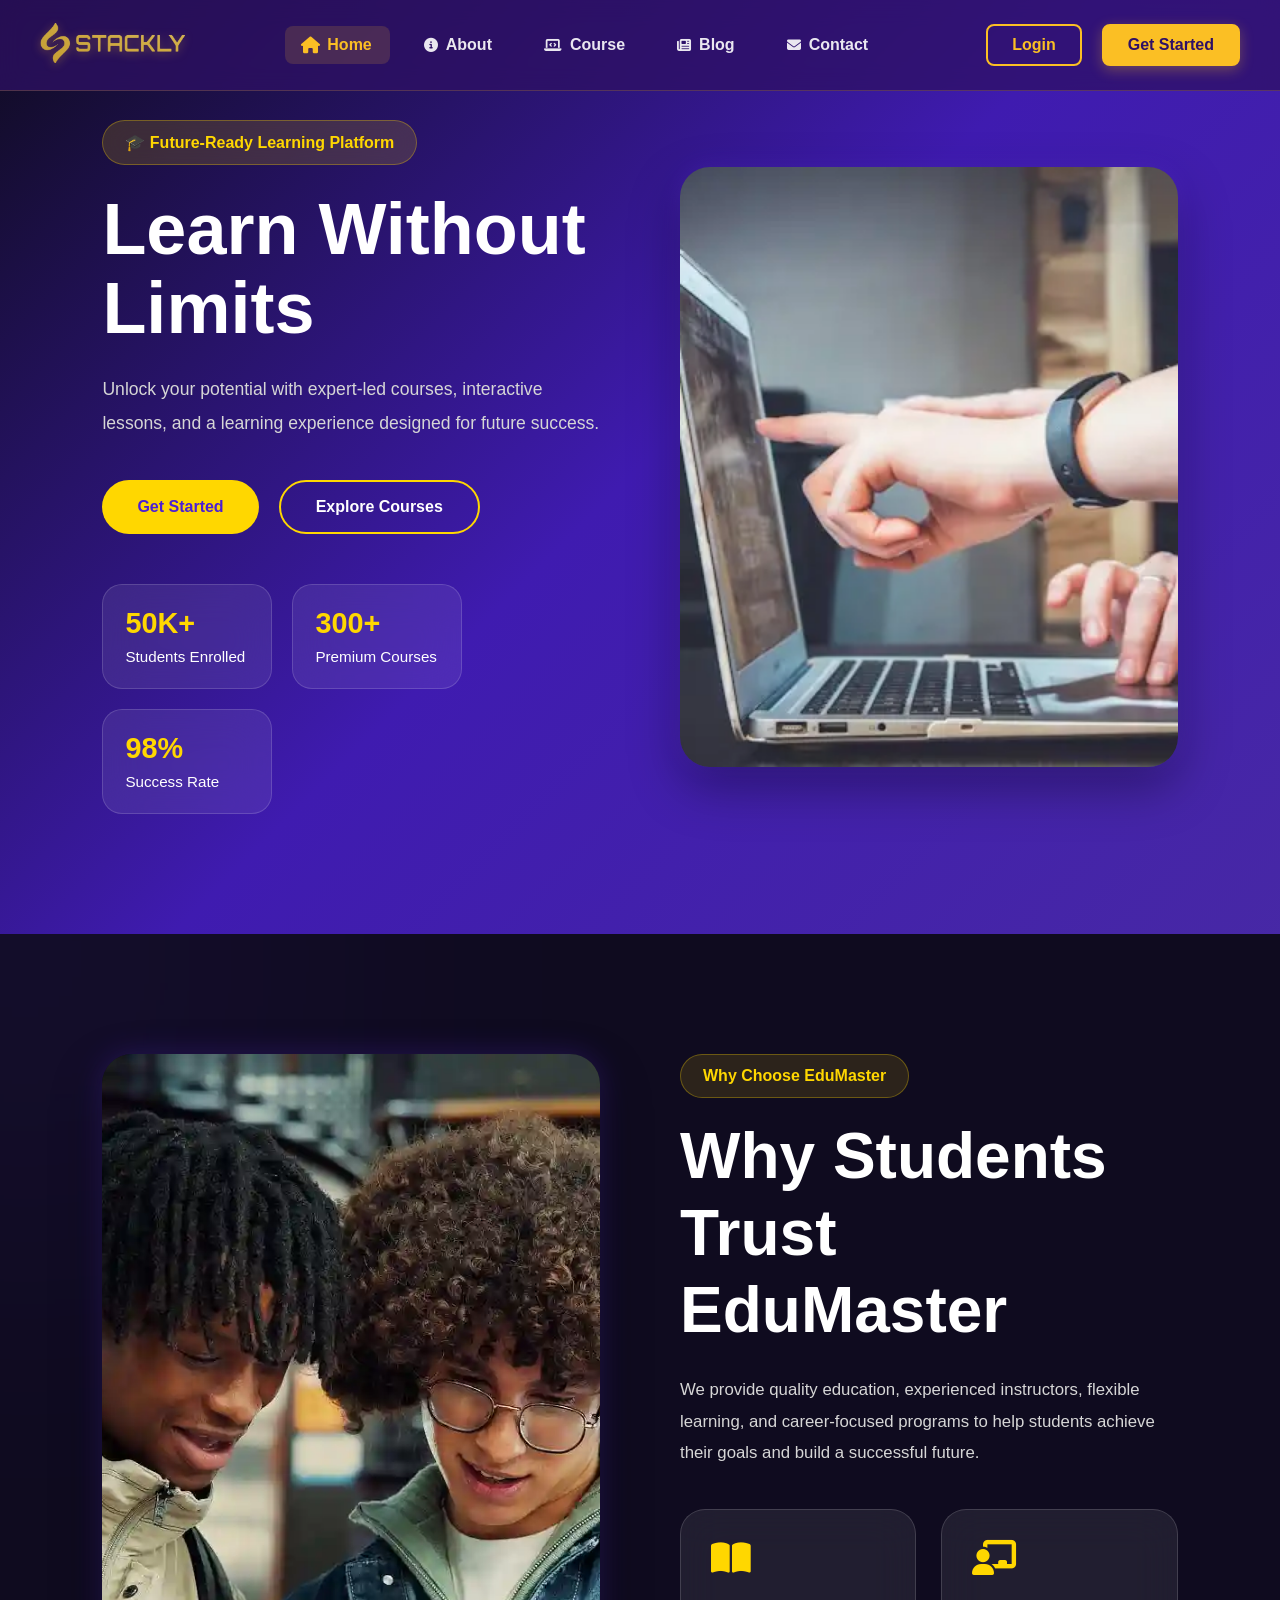
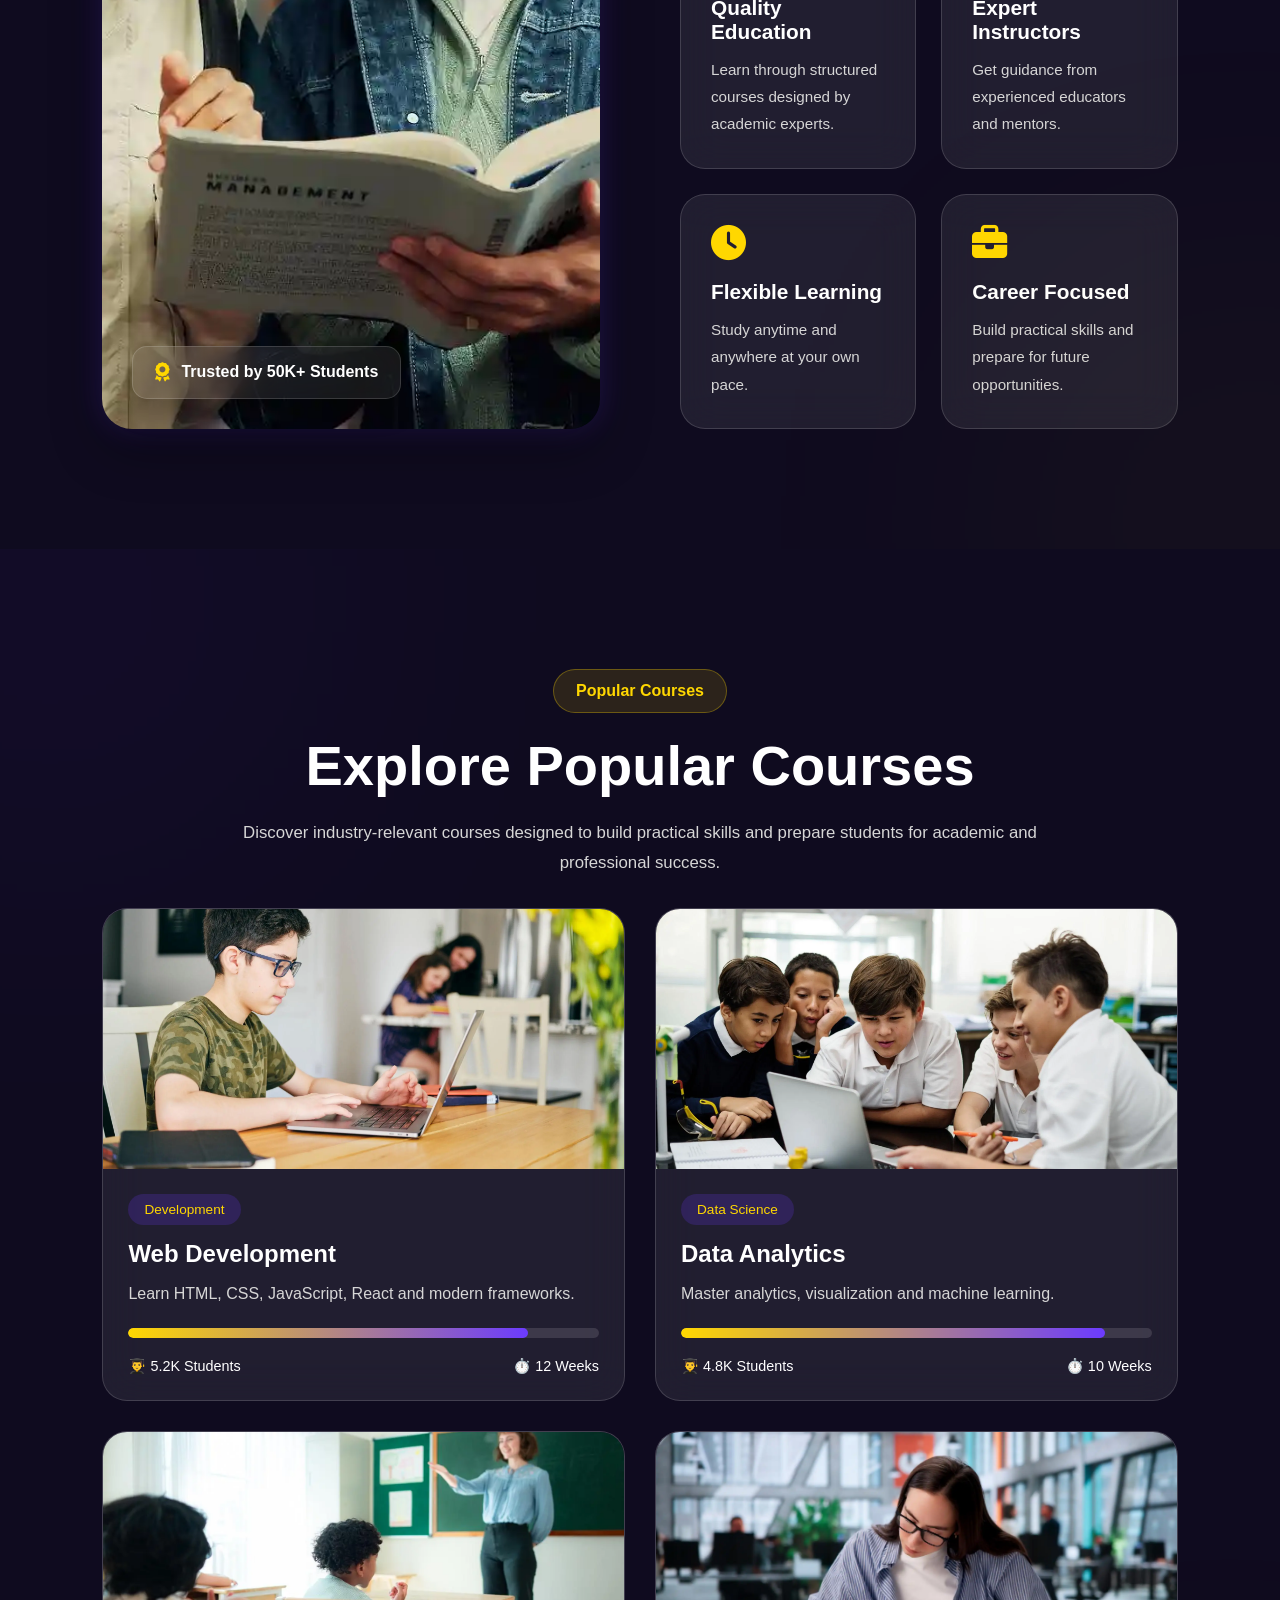
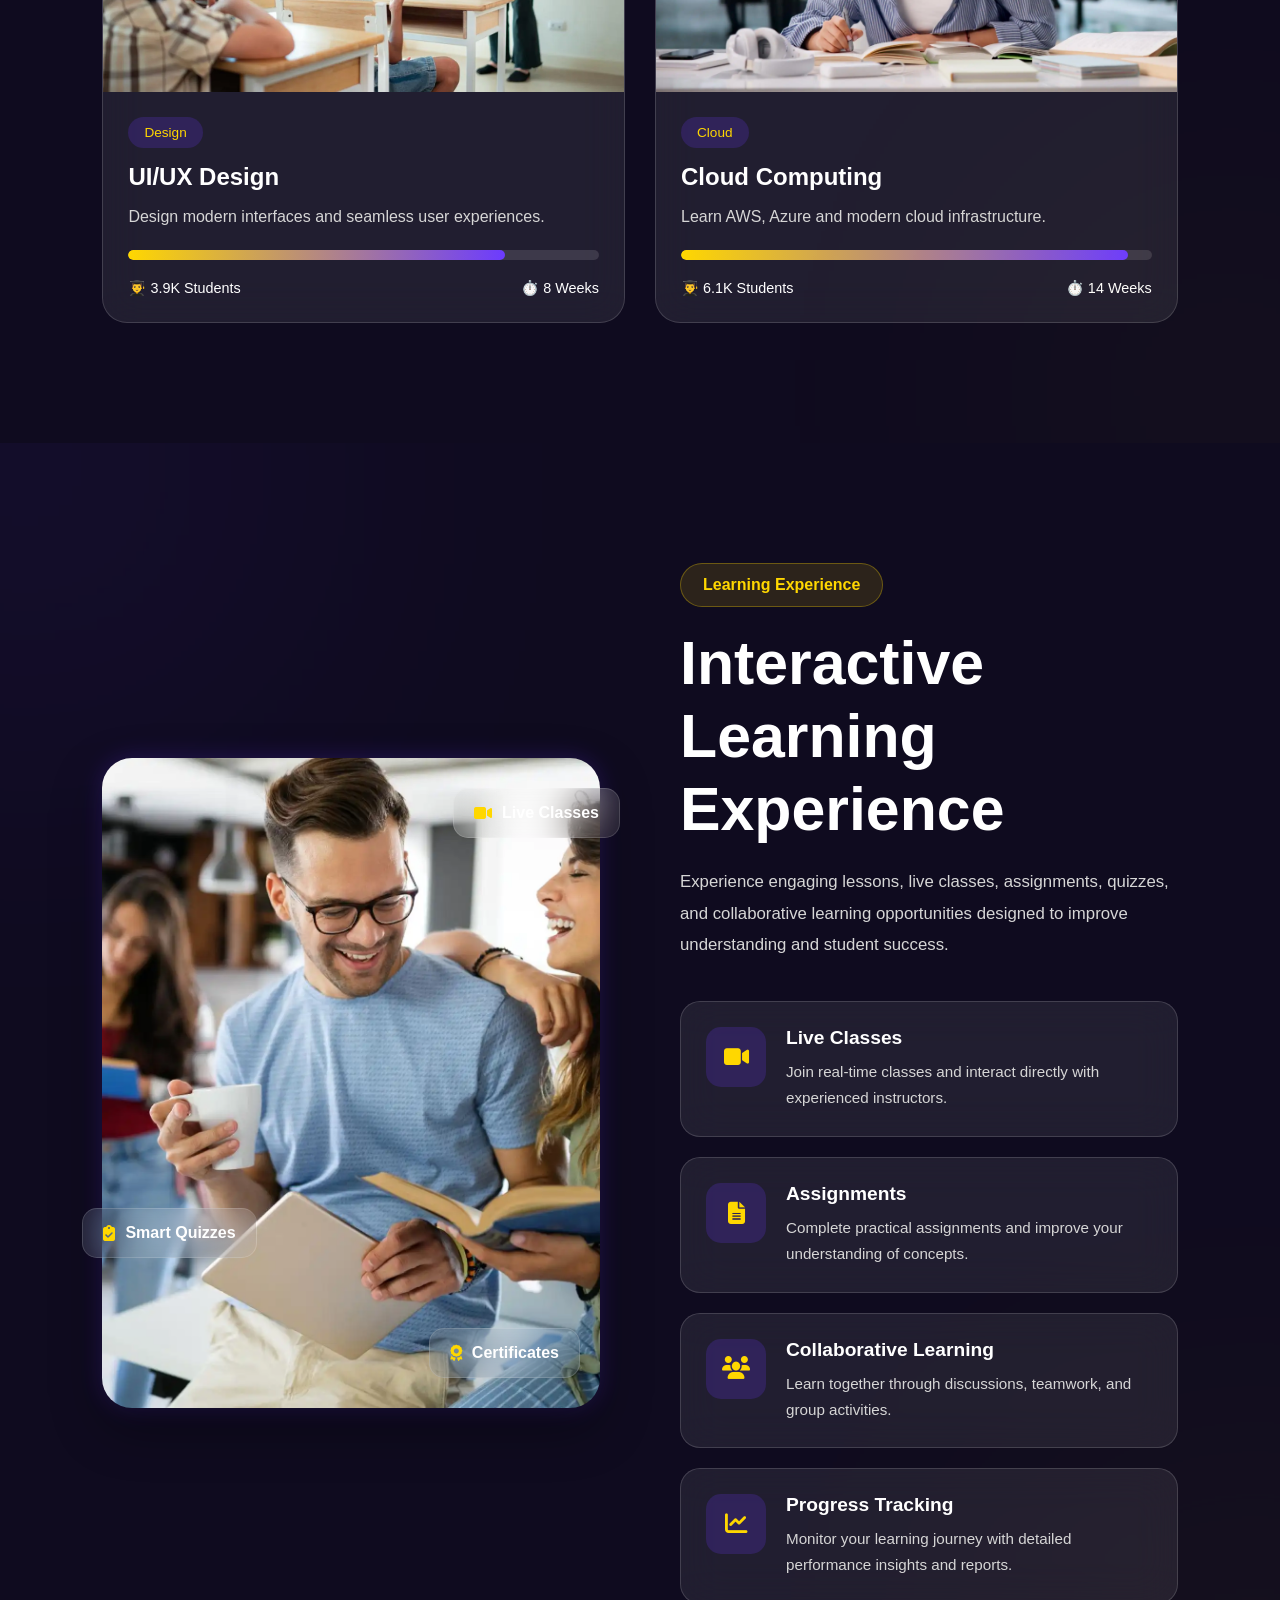
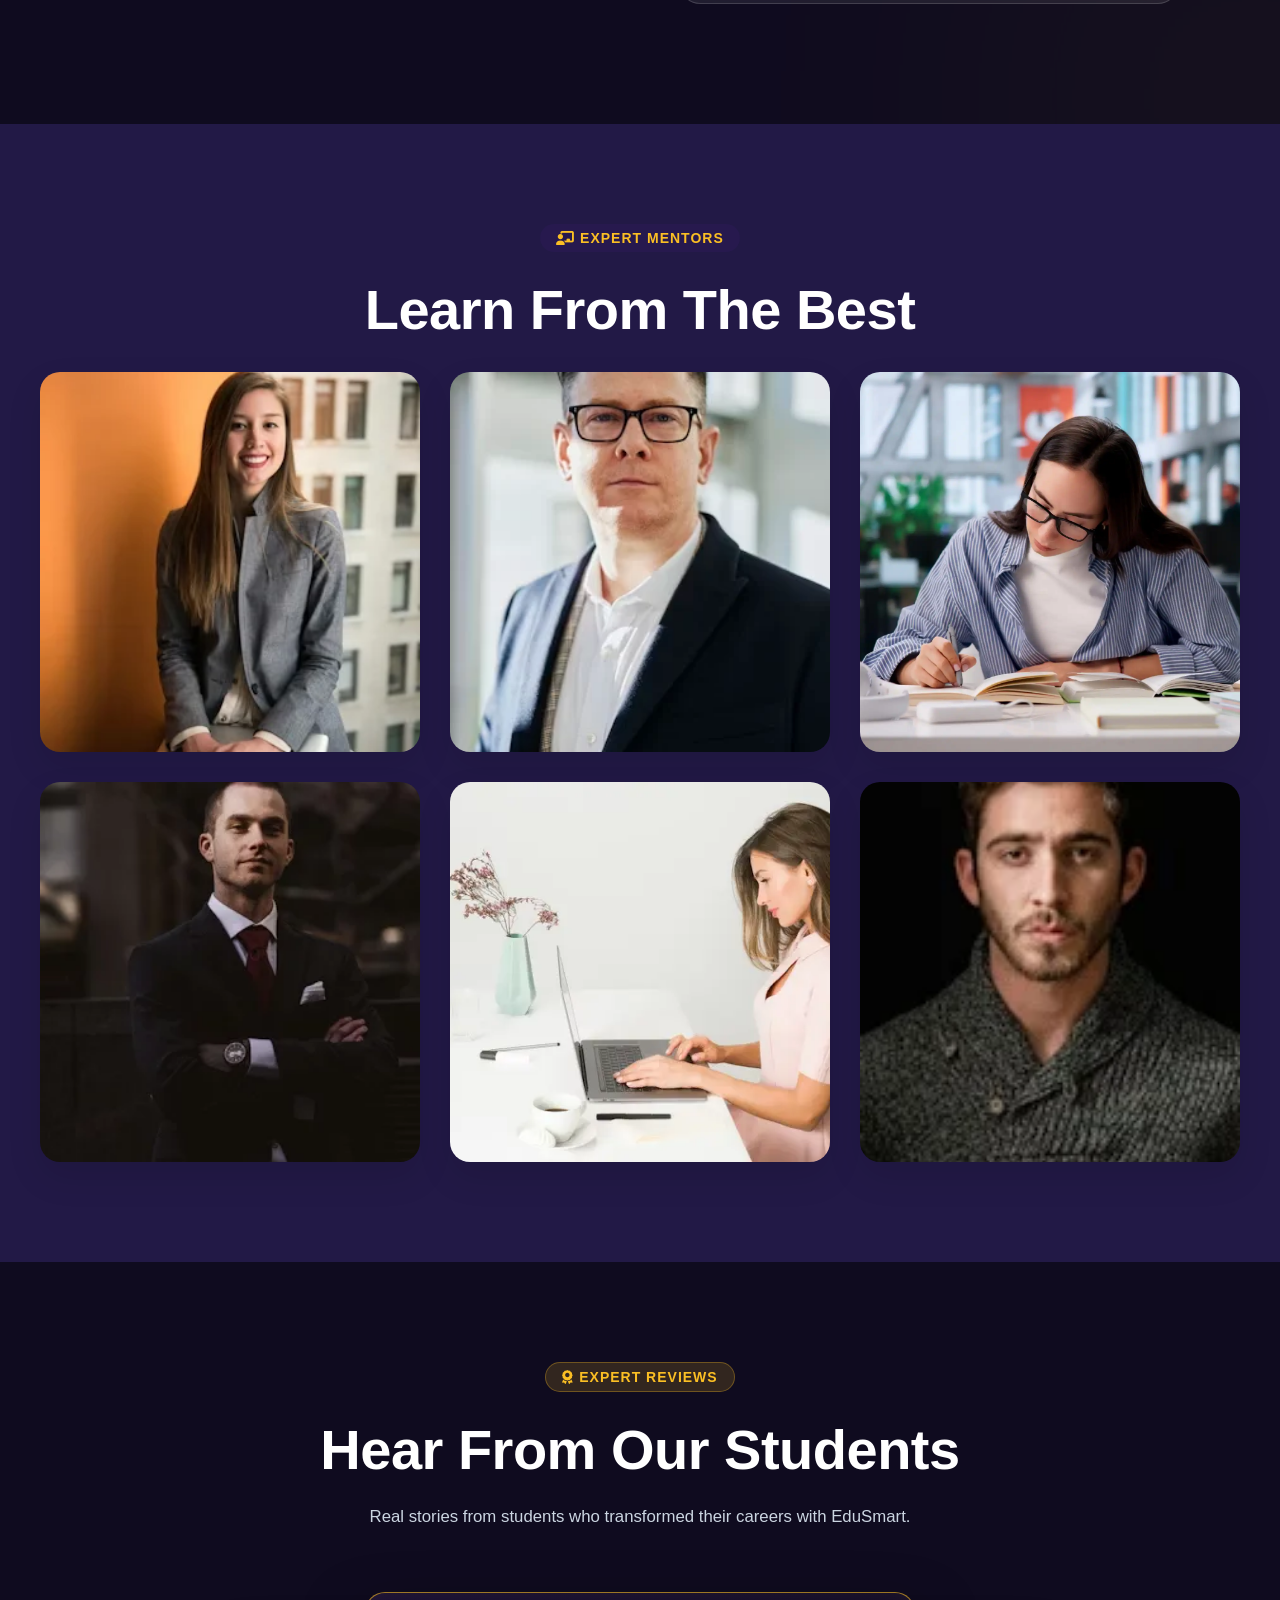
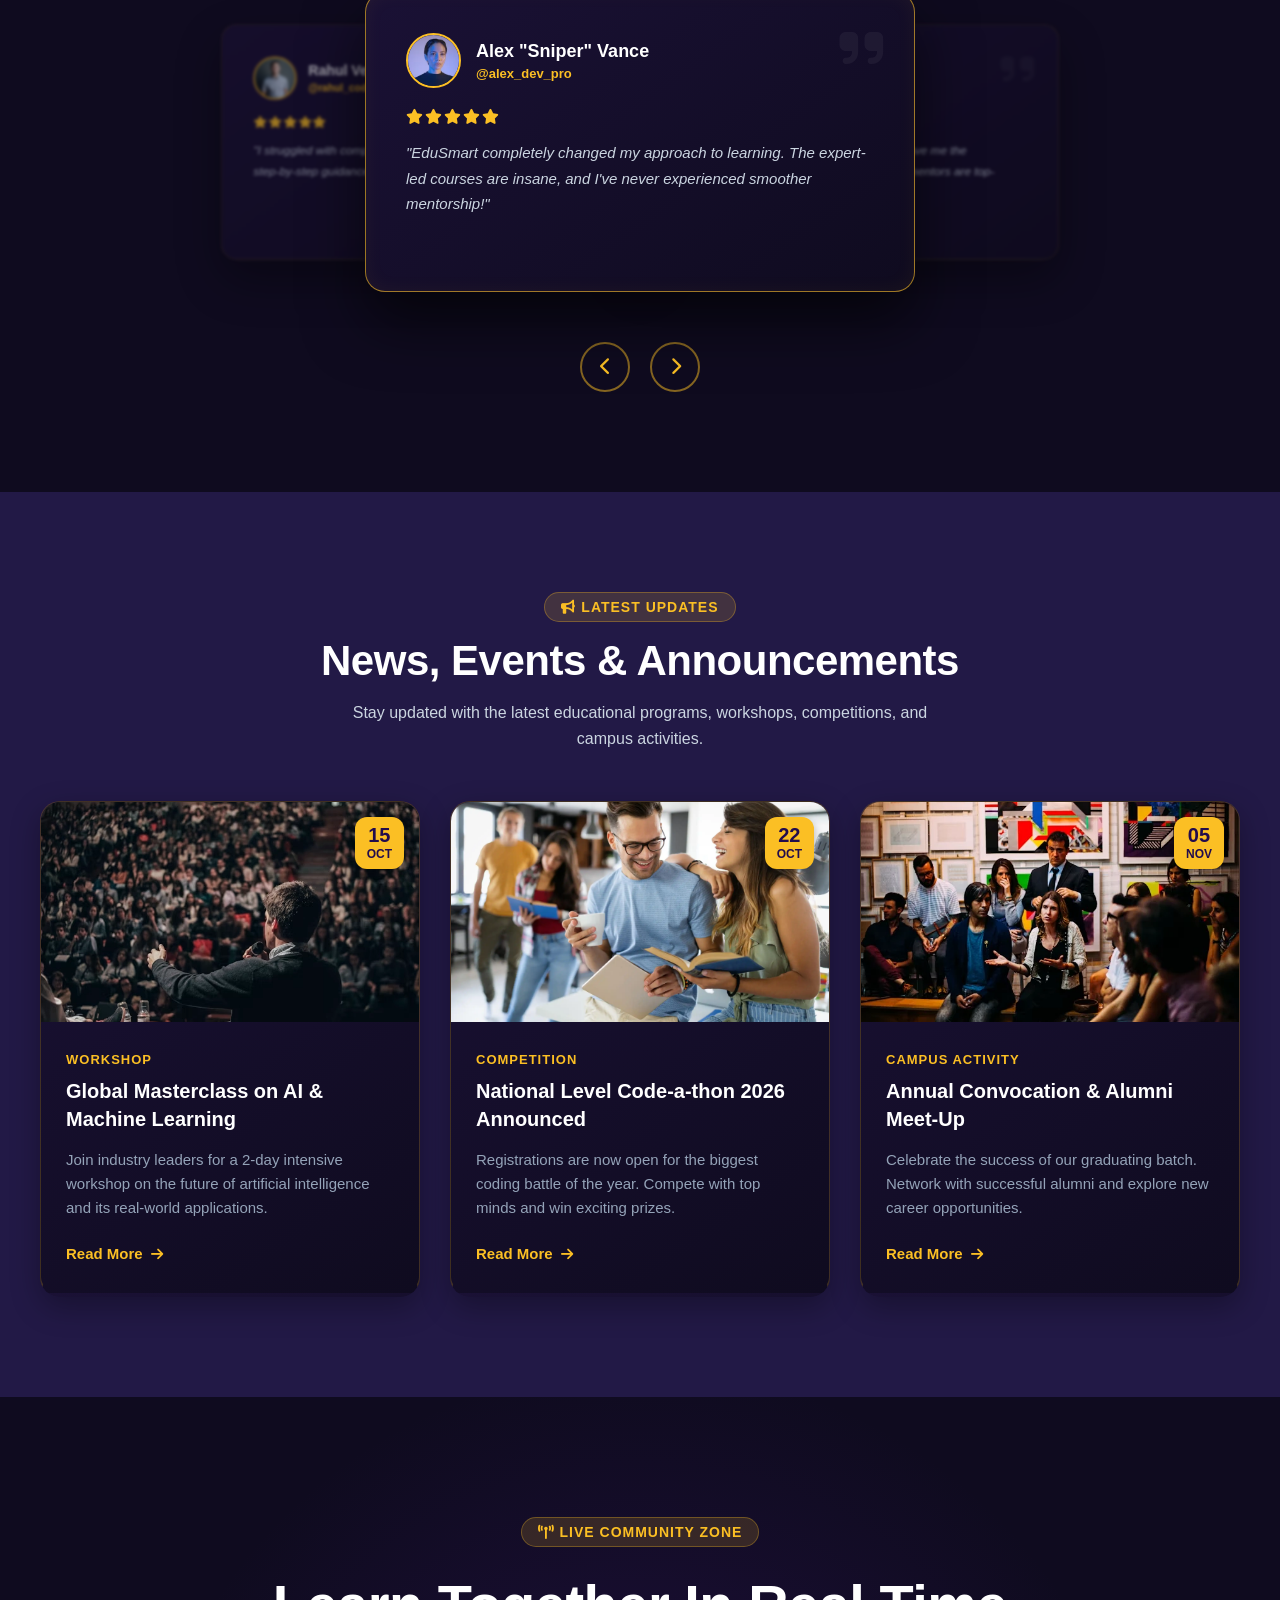
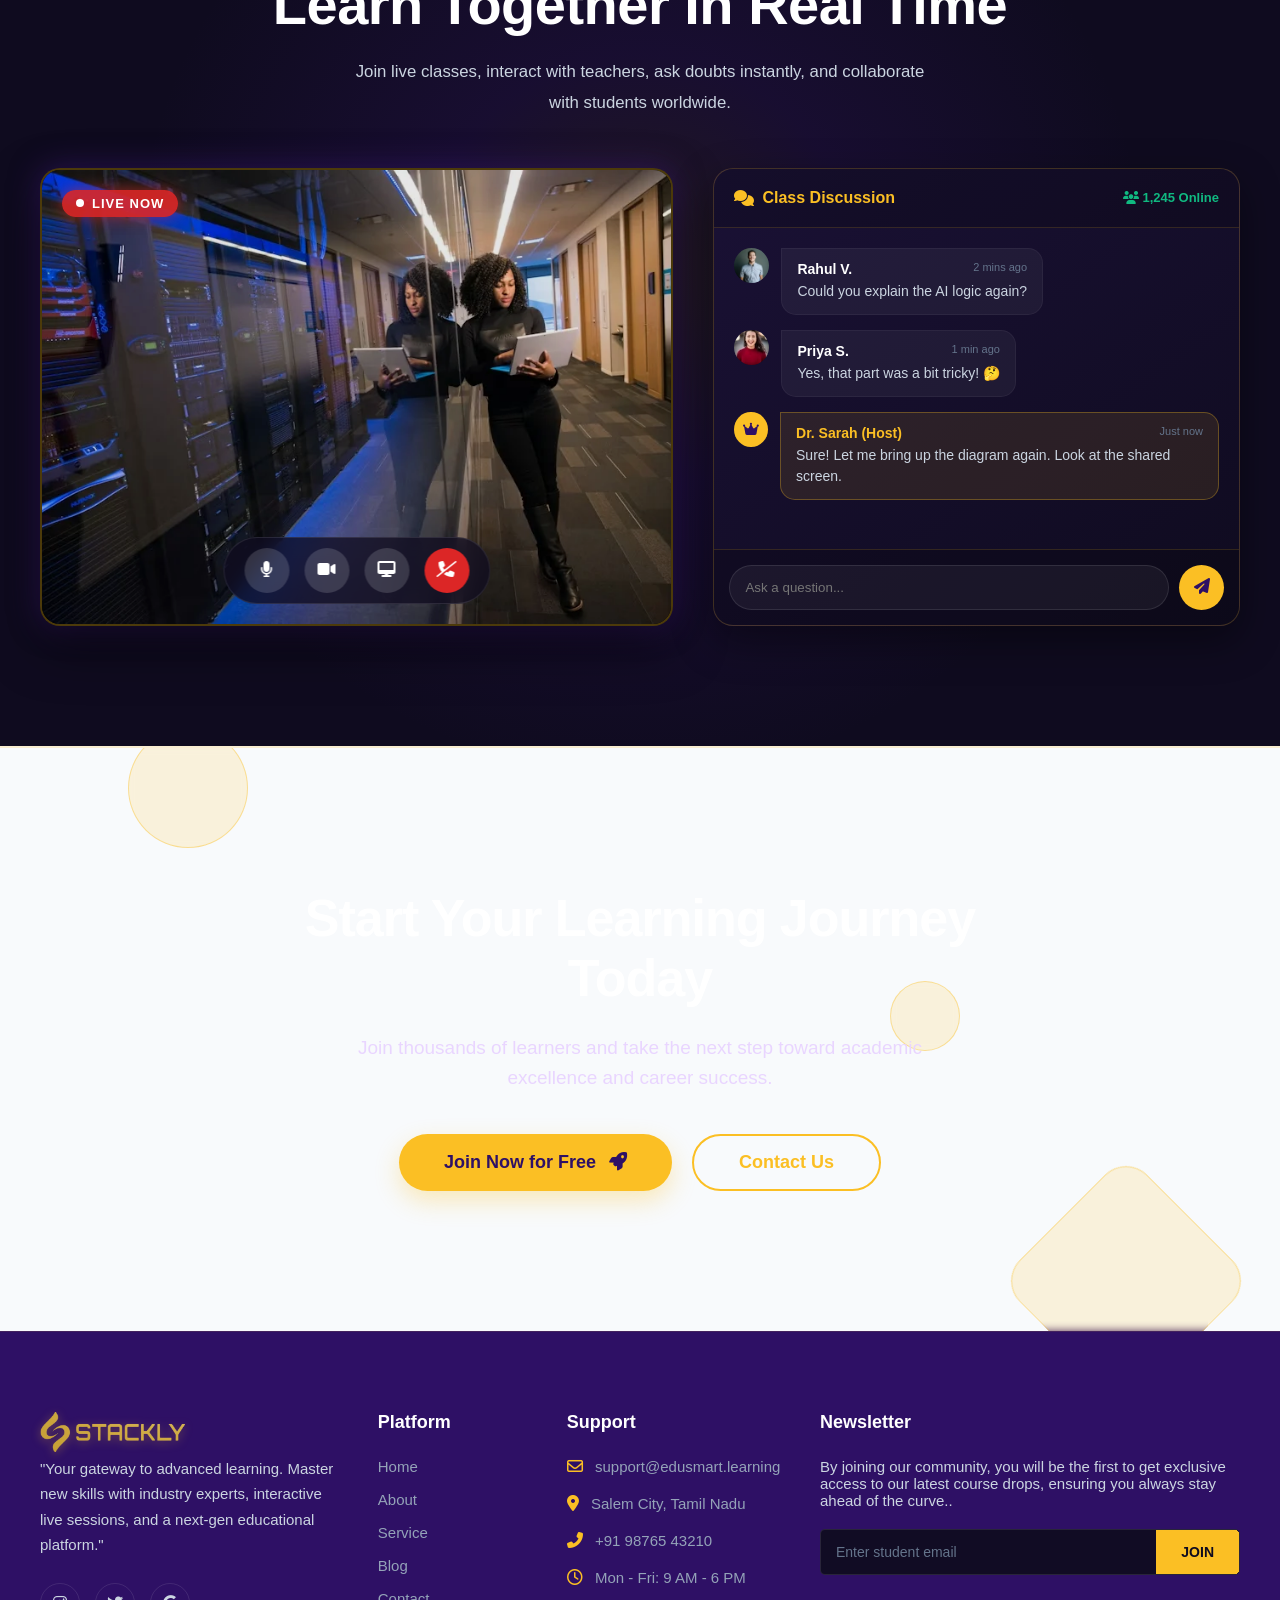
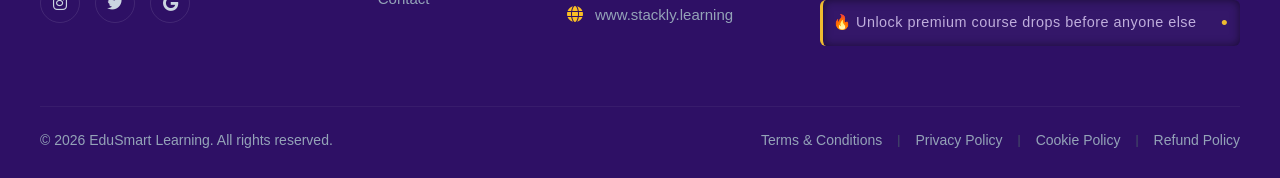
==== commit d06b8e63: "Education" ====
--- a/index.html
+++ b/index.html
@@ -848,11 +848,11 @@
     </section>
 
     <footer class="footer-section">
-        <div class="footer-container fade-up">
+        <div class="footer-container">
 
             <div class="footer-grid">
 
-                <div class="footer-col brand-col">
+                <div class="footer-col brand-col" data-aos="fade-up" data-aos-delay="300">
                     <div class="nav-logo">
                         <a href="index.html">
                             <img src="./asset/yellow_logo.webp" alt="logo" class="logo">
@@ -867,7 +867,7 @@
                     </div>
                 </div>
 
-                <div class="footer-col links-col">
+                <div class="footer-col links-col" data-aos="fade-up" data-aos-delay="400">
                     <h3>Platform</h3>
                     <ul>
                         <li><a href="index.html">Home</a></li>
@@ -878,18 +878,22 @@
                     </ul>
                 </div>
 
-                <div class="footer-col support-col">
+                <div class="footer-col support-col" data-aos="fade-up" data-aos-delay="600">
                     <h3>Support</h3>
                     <ul>
                         <li class="support-item"><i class="far fa-envelope"></i> support@edusmart.learning</li>
                         <li class="support-item"><i class="fas fa-map-marker-alt"></i> Salem City, Tamil Nadu</li>
+                        <li class="support-item"><i class="fas fa-phone-alt"></i> +91 98765 43210</li>
+                        <li class="support-item"><i class="far fa-clock"></i> Mon - Fri: 9 AM - 6 PM</li>
+                        <li class="support-item"><i class="fas fa-globe"></i> www.stackly.learning</li>
                     </ul>
                 </div>
 
-                <!-- Column 4: Newsletter -->
-                <div class="footer-col newsletter-col">
+
+                <div class="footer-col newsletter-col" data-aos="fade-up" data-aos-delay="800">
                     <h3>Newsletter</h3>
-                    <p>Get exclusive course drops & tournament alerts.</p>
+                    <p>By joining our community, you will be the first to get exclusive access to our latest course
+                        drops, ensuring you always stay ahead of the curve..</p>
                     <form class="newsletter-form" id="newsletter-form" novalidate>
                         <div class="newsletter-input-wrap">
                             <input type="email" id="newsletter-email" placeholder="Enter student email">
@@ -897,14 +901,35 @@
                         </div>
                         <span id="email-msg" class="form-msg"></span>
                     </form>
-                </div>
-
-            </div>
-
-            <div class="footer-bottom">
+                    <div class="moving-update-box">
+                        <div class="moving-track">
+                            <span>🔥 Unlock premium course drops before anyone else</span>
+                            <span class="dot">•</span>
+                            <span>🏆 Get real-time alerts for high-stakes tournaments</span>
+                            <span class="dot">•</span>
+                            <span>⚡ Join a community of top-tier learners & gamers</span>
+                            <span class="dot">•</span>
+                            <span>🔥 Unlock premium course drops before anyone else</span>
+                            <span class="dot">•</span>
+                            <span>🏆 Get real-time alerts for high-stakes tournaments</span>
+                            <span class="dot">•</span>
+                            <span>⚡ Join a community of top-tier learners & gamers</span>
+                        </div>
+                    </div>
+                </div>
+
+            </div>
+
+            <div class="footer-bottom" data-aos="fade-up" data-aos-delay="200">
                 <p>&copy; 2026 EduSmart Learning. All rights reserved.</p>
                 <div class="footer-legal">
-                    <a href="404page.html">Terms & Conditions</a> | <a href="404page.html">Privacy Policy</a>
+                    <a href="404page.html">Terms & Conditions</a>
+                    <span class="separator">|</span>
+                    <a href="404page.html">Privacy Policy</a>
+                    <span class="separator">|</span>
+                    <a href="404page.html">Cookie Policy</a>
+                    <span class="separator">|</span>
+                    <a href="404page.html">Refund Policy</a>
                 </div>
             </div>
 
--- a/common.css
+++ b/common.css
@@ -477,7 +477,10 @@
 .support-col ul li:hover i {
   transform: scale(1.2);
 }
-
+.footer-col.newsletter-col {
+    max-width: 420px;
+    width: 100%;
+}
 .newsletter-col p {
   font-size: 15px;
   margin-bottom: 20px;
@@ -557,21 +560,42 @@
 
 .footer-bottom {
   display: flex;
+  align-items: center;
   justify-content: space-between;
-  align-items: center;
+  gap: 15px;              
   padding-top: 25px;
   border-top: 1px solid rgba(255, 255, 255, 0.05);
   font-size: 14px;
+  text-align: center;
+}
+
+.footer-bottom p {
+  color: #94a3b8; 
+  margin: 0;
+}
+
+.footer-legal {
+  display: flex;
+  flex-wrap: wrap; 
+  justify-content: center;
+  align-items: center;
+  gap: 15px; 
 }
 
 .footer-legal a {
   color: #94a3b8;
   text-decoration: none;
-  transition: 0.3s;
+  transition: 0.3s ease;
+  font-weight: 500;
 }
 
 .footer-legal a:hover {
-  color: #fbbf24;
+  color: #fbbf24; 
+}
+
+.footer-legal .separator {
+  color: #475569; 
+  font-size: 12px;
 }
 
 @media (max-width: 992px) {
@@ -598,3 +622,49 @@
     gap: 15px;
   }
 }
+
+
+.moving-update-box {
+    margin-top: 25px;
+    background: rgba(255, 255, 255, 0.03); 
+    border-left: 3px solid #eebb30; 
+    border-radius: 6px;
+    padding: 12px 0;
+    overflow: hidden; 
+    position: relative;
+    box-shadow: inset 0 0 10px rgba(0, 0, 0, 0.5);
+    white-space: nowrap; 
+    width: 100%;
+}
+
+.moving-track {
+    display: inline-block;
+    animation: scrollText 15s linear infinite;
+}
+
+.moving-update-box:hover .moving-track {
+    animation-play-state: paused;
+}
+
+.moving-track span {
+    color: #bfaedc; 
+    font-size: 0.9rem;
+    font-weight: 500;
+    margin: 0 10px;
+    letter-spacing: 0.5px;
+}
+
+.moving-track .dot {
+    color: #eebb30;
+    font-size: 1.2rem;
+    vertical-align: middle;
+}
+
+@keyframes scrollText {
+    0% {
+        transform: translateX(0);
+    }
+    100% {
+        transform: translateX(-50%);
+    }
+}
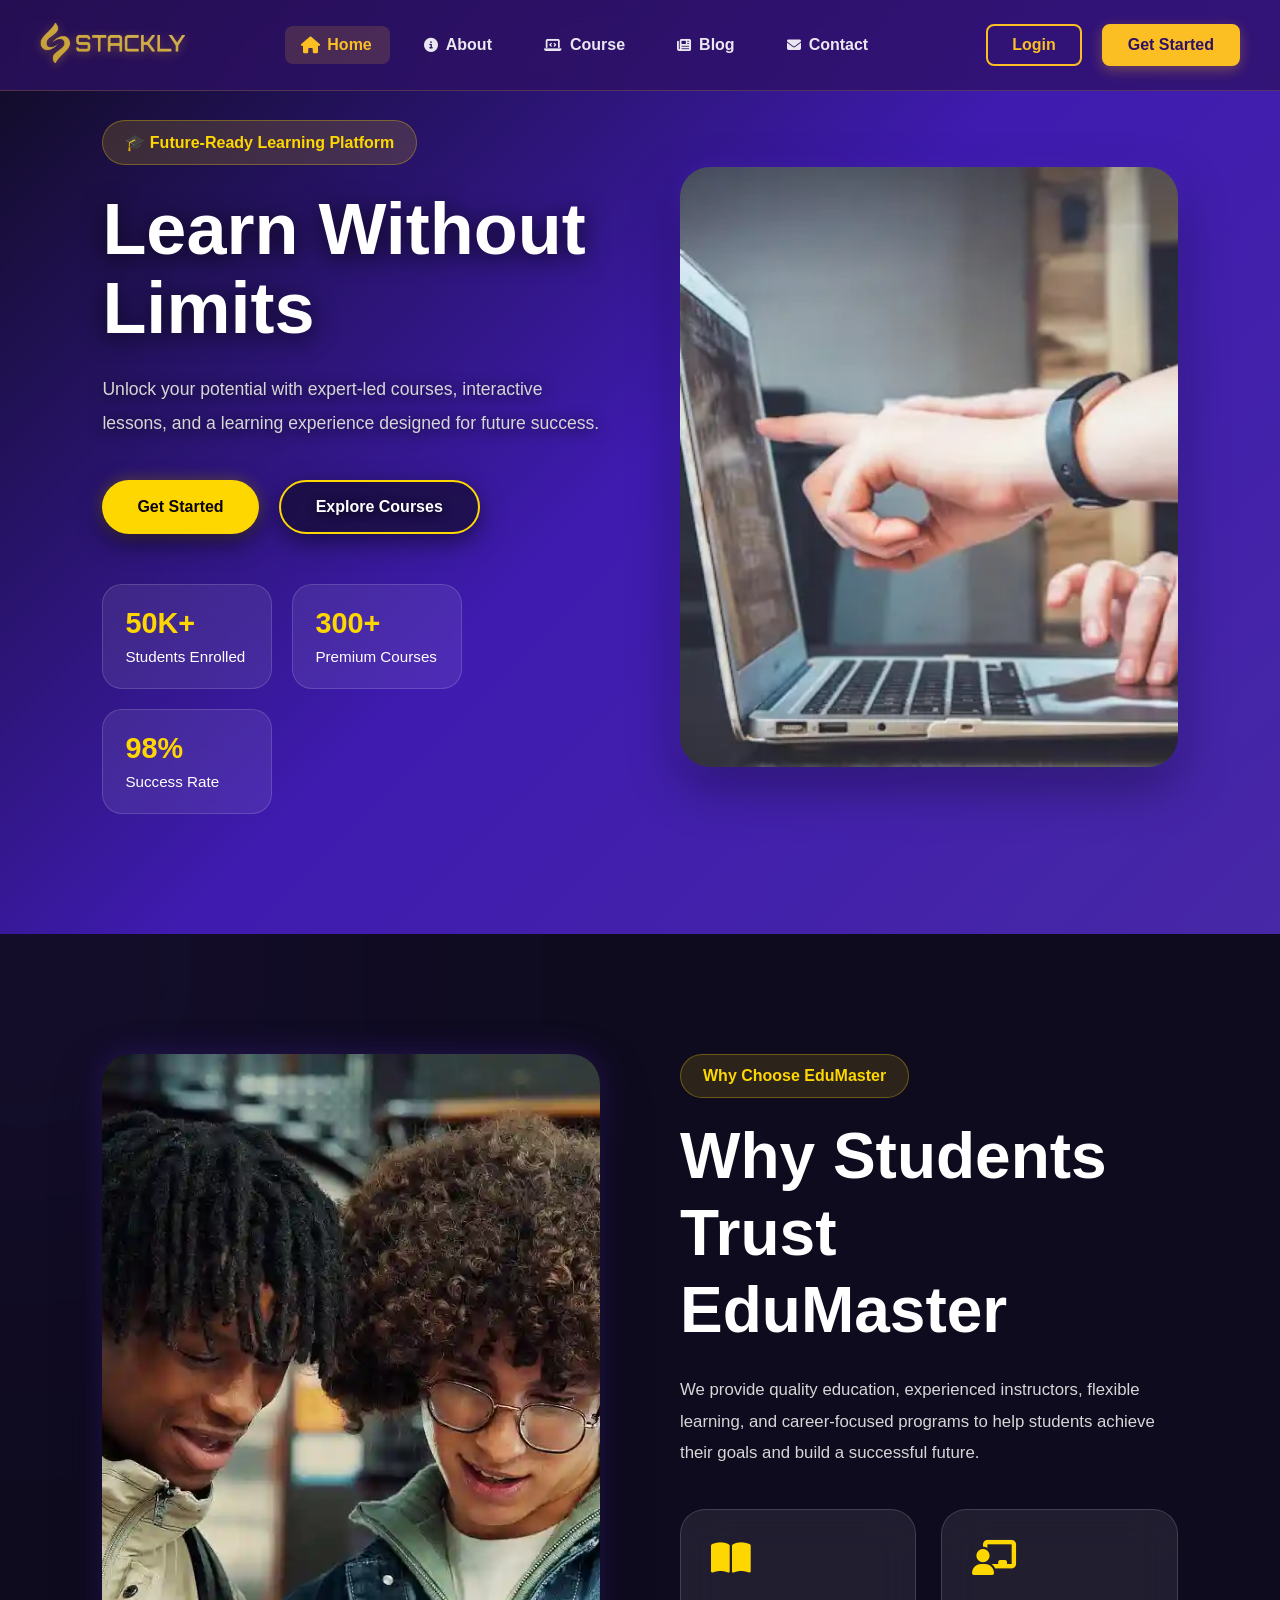
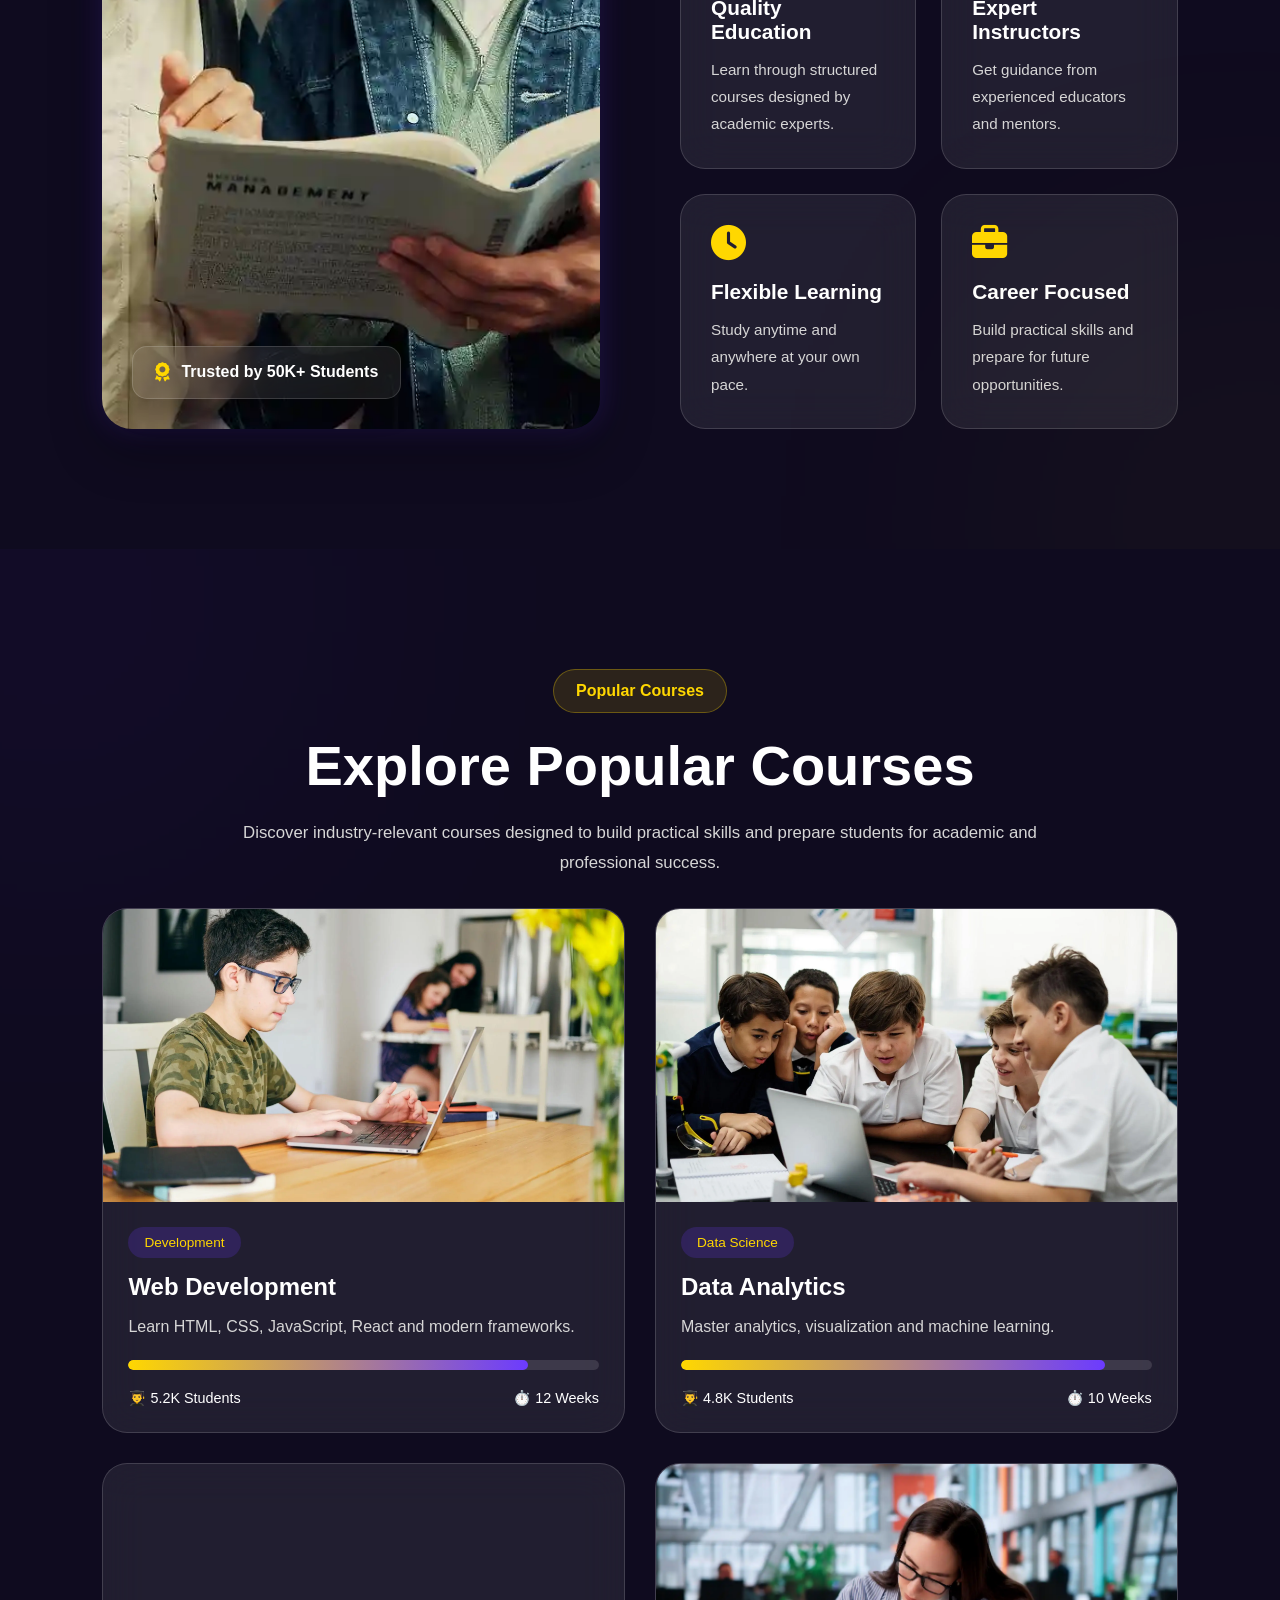
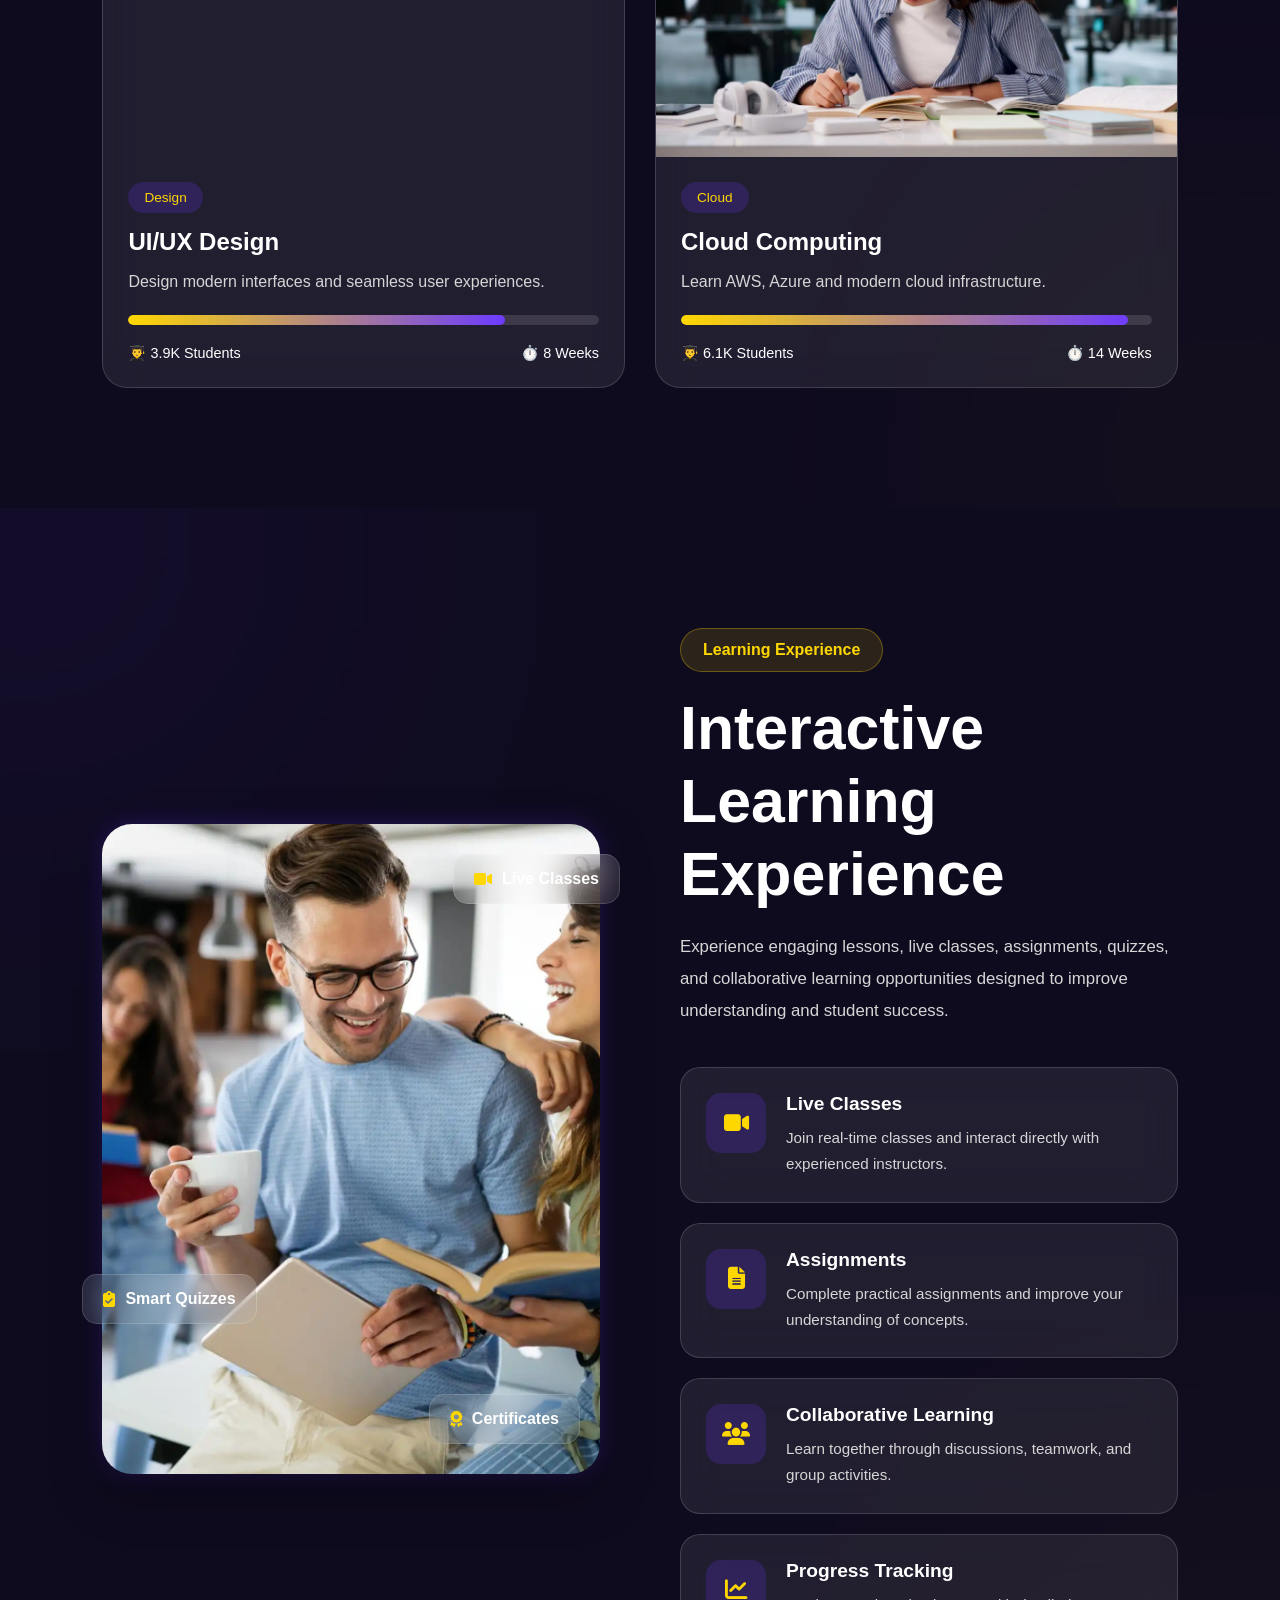
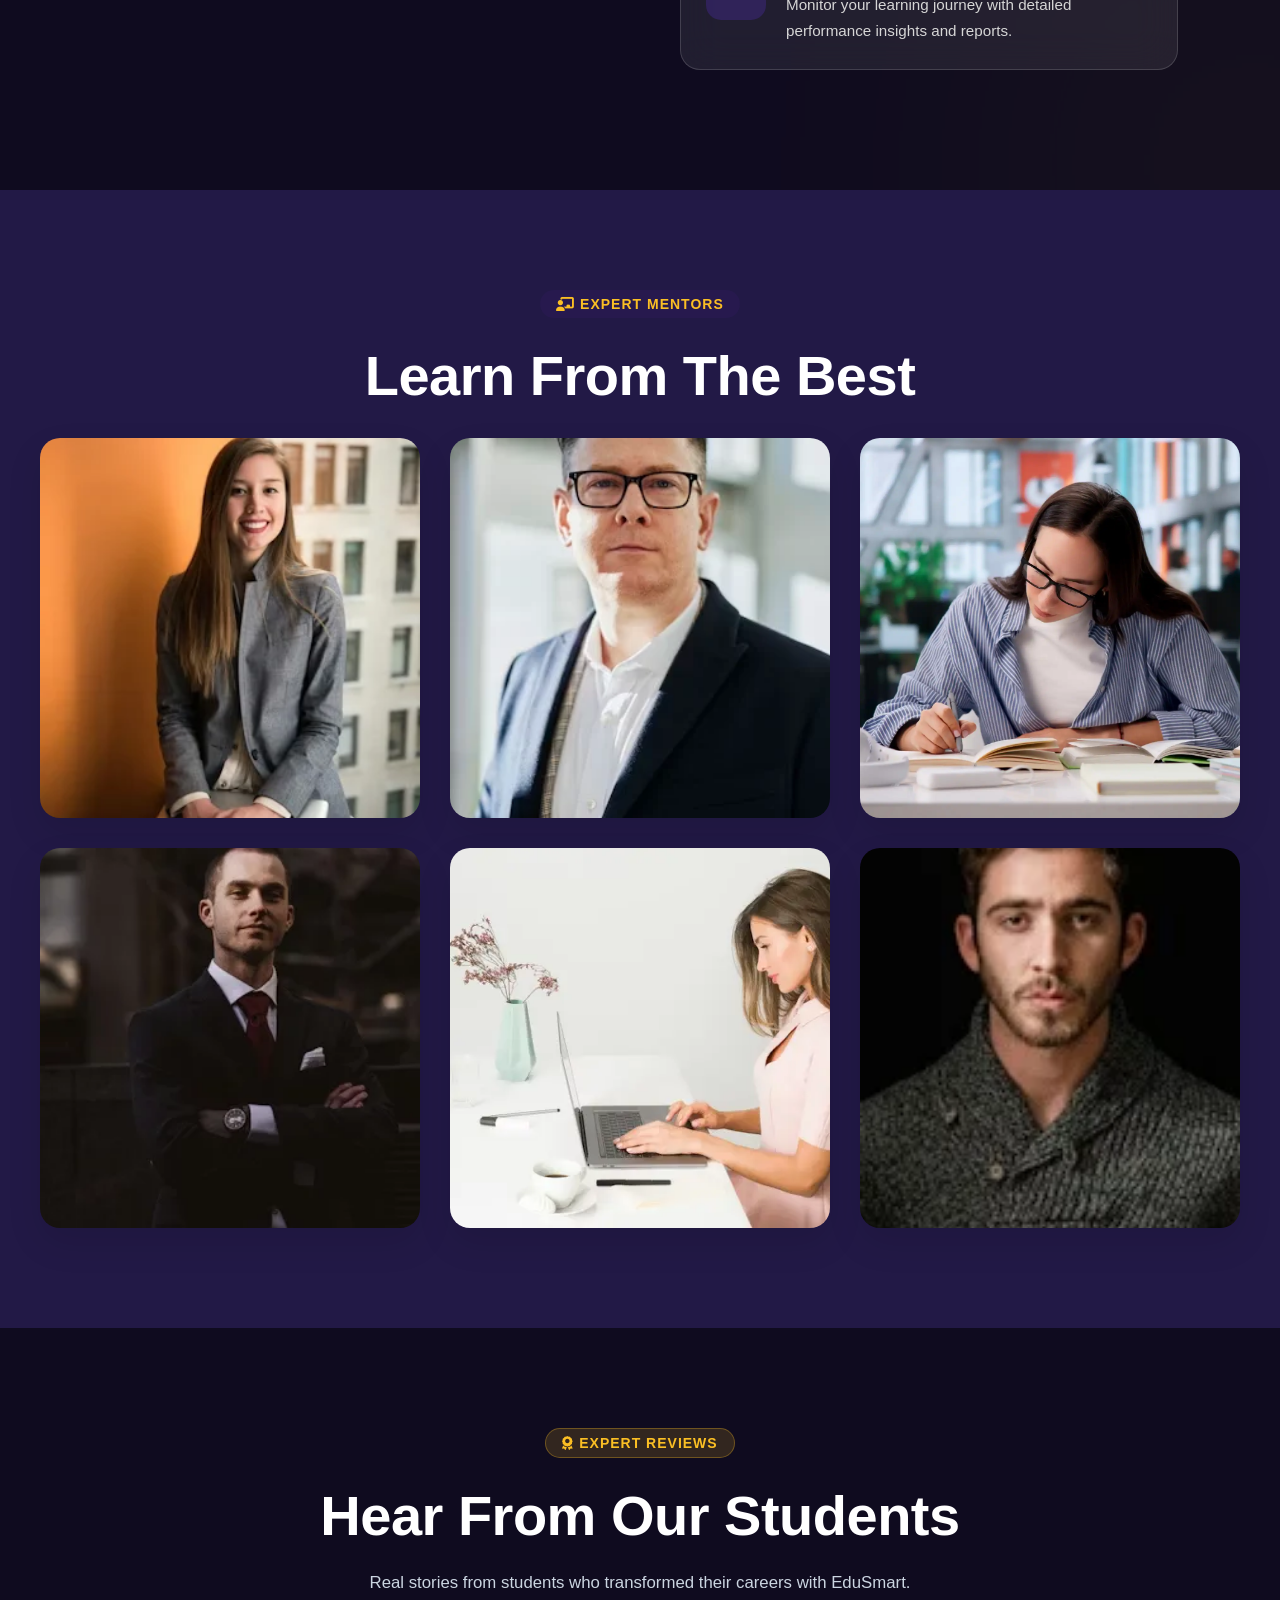
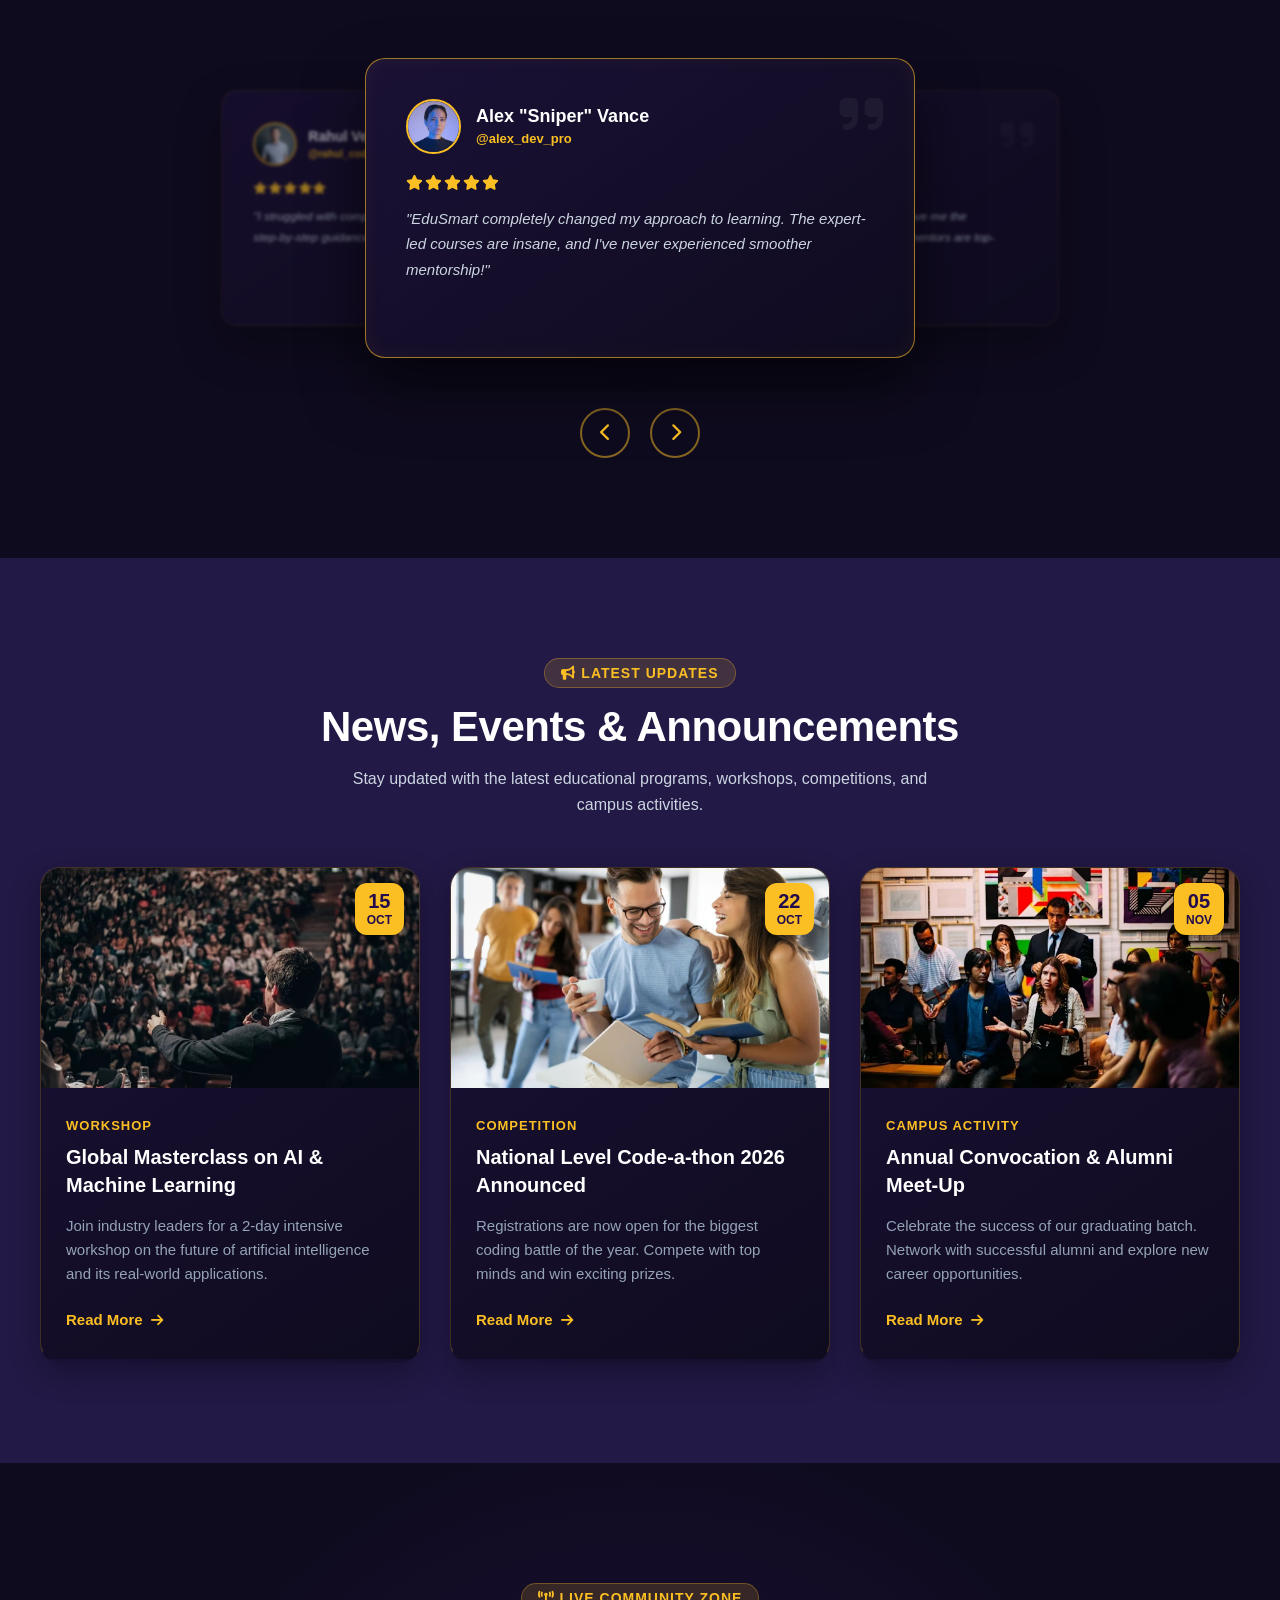
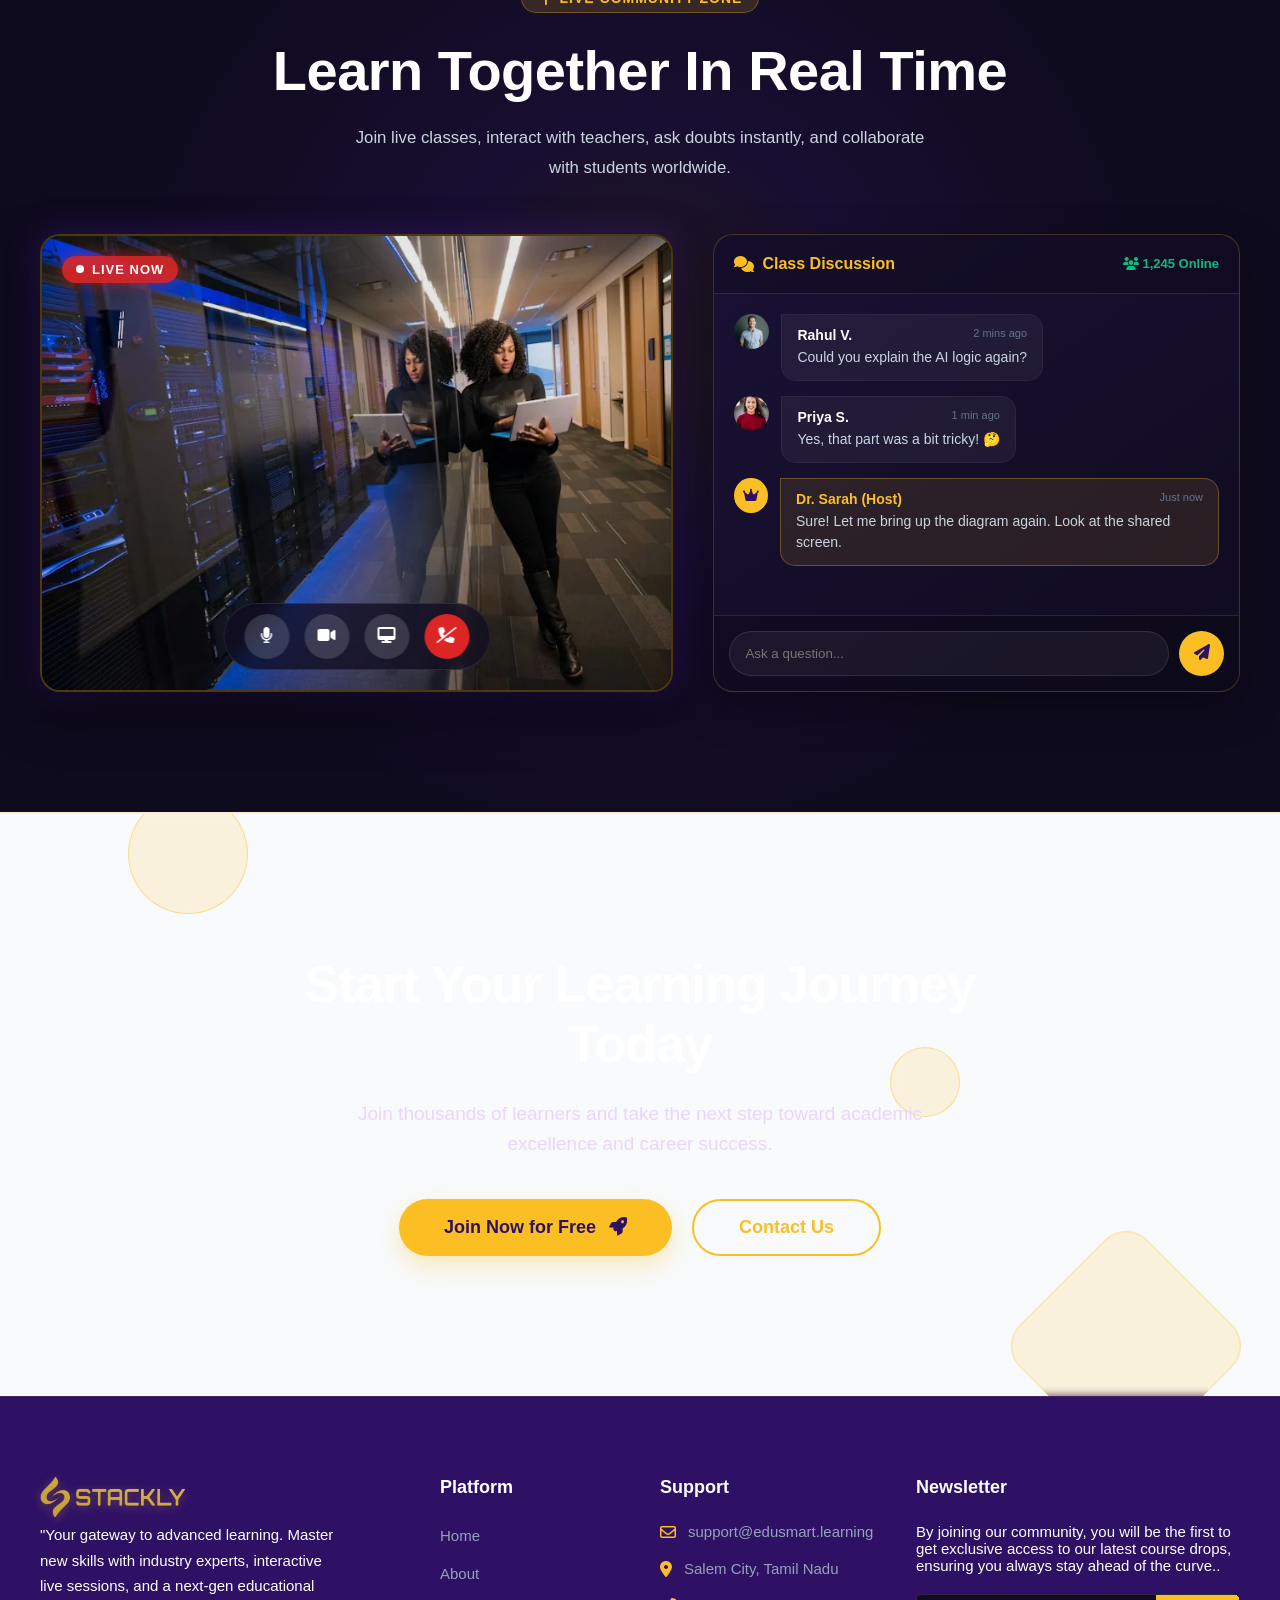
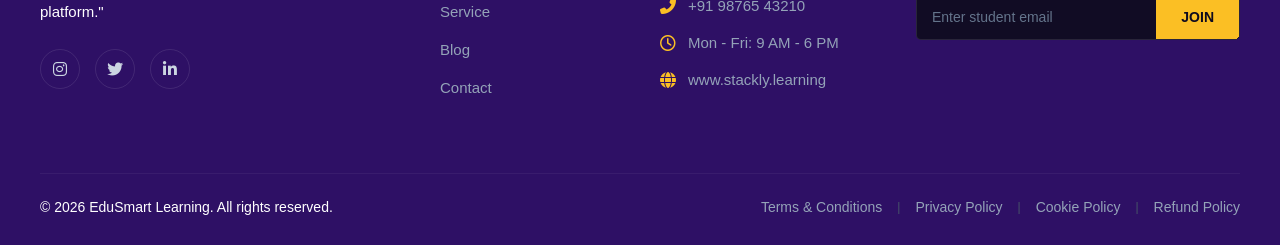
==== commit c17f80b2: "Education" ====
--- a/index.html
+++ b/index.html
@@ -4,6 +4,13 @@
 <head>
     <meta charset="UTF-8">
     <meta name="viewport" content="width=device-width, initial-scale=1.0">
+    <meta property="og:title" content="Your Website Title Here">
+<meta property="og:description" content="Join our premium online learning platform and upgrade your skills today.">
+<meta property="og:image" content="https://yourwebsite.com/asset/preview-image.jpg">
+<meta property="og:url" content="https://yourwebsite.com">
+<meta property="og:type" content="website">
+    <meta name="description"
+        content="Join our premium online learning platform. Access interactive courses, live community zones, and expert tutors to upgrade your skills today.">
     <link rel="icon" type="image/png" href="./asset/logo_Favicon.webp">
     <title>Stackly - Online Education Platform</title>
 
@@ -128,11 +135,14 @@
 
             <div class="hero-right" data-aos="fade-left" data-aos-duration="1400">
                 <div class="hero-image-wrapper">
-                    <img src="./asset/a1.webp" class="hero-image active" alt="Students Learning">
-
-                    <img src="./asset/a2.webp" class="hero-image" alt="Online Education">
-
-                    <img src="./asset/a3.webp" class="hero-image" alt="Education Success">
+                    <img src="./asset/a1.webp" class="hero-image active" alt="Students Learning" loading="lazy"
+                        decoding="async">
+
+                    <img src="./asset/a2.webp" class="hero-image" alt="Online Education" loading="lazy"
+                        decoding="async">
+
+                    <img src="./asset/a3.webp" class="hero-image" alt="Education Success" loading="lazy"
+                        decoding="async">
                 </div>
             </div>
 
@@ -145,7 +155,7 @@
 
             <div class="trust-image" data-aos="fade-right" data-aos-duration="1200">
 
-                <img src="./asset/sec1.webp" alt="Teacher Guiding Students">
+                <img src="./asset/sec1.webp" alt="Teacher Guiding Students" loading="lazy" decoding="async">
 
                 <div class="floating-badge">
                     <i class="fas fa-award"></i>
@@ -236,7 +246,7 @@
             <div class="course-card" data-aos="zoom-in">
 
                 <div class="course-image">
-                    <img src="./asset/sec2.webp" alt="Web Development Course Students Learning Programming and Coding">
+                    <img src="./asset/sec2.webp" alt="Web Development Course" loading="lazy" decoding="async">
                 </div>
 
                 <div class="course-content">
@@ -265,8 +275,7 @@
             <div class="course-card" data-aos="zoom-in" data-aos-delay="200">
 
                 <div class="course-image">
-                    <img src="./asset/sec3.webp"
-                        alt="Data Science Course Students Learning Analytics and Machine Learning">
+                    <img src="./asset/sec3.webp" alt="Data Science Course" loading="lazy" decoding="async">
                 </div>
 
                 <div class="course-content">
@@ -295,8 +304,7 @@
             <div class="course-card" data-aos="zoom-in" data-aos-delay="400">
 
                 <div class="course-image">
-                    <img src="./asset/sec4.webp"
-                        alt="UI UX Design Course Students Creating User Interface and Experience Designs">
+                    <img src="./asset/sec4.webp" alt="UI UX Design Course" loading="lazy" decoding="async">
                 </div>
 
                 <div class="course-content">
@@ -325,8 +333,7 @@
             <div class="course-card" data-aos="zoom-in" data-aos-delay="600">
 
                 <div class="course-image">
-                    <img src="./asset/sec5.webp"
-                        alt="Cloud Computing Course Students Learning AWS Azure and Cloud Technology">
+                    <img src="./asset/sec5.webp" alt="Cloud Computing Course" loading="lazy" decoding="async">
                 </div>
 
                 <div class="course-content">
@@ -363,7 +370,7 @@
 
             <div class="learning-image" data-aos="fade-right" data-aos-duration="1200">
 
-                <img src="./asset/sec8.webp" alt="Student Using Tablet and Digital Learning Tools">
+                <img src="./asset/sec8.webp" alt="Tablet and Digital Learning Tools" loading="lazy" decoding="async">
 
                 <div class="floating-card card-one">
                     <i class="fas fa-video"></i>
@@ -477,7 +484,7 @@
                 <div class="flip-card fade-up">
                     <div class="flip-inner">
                         <div class="flip-front">
-                            <img src="./asset/c2.webp" alt="Teacher">
+                            <img src="./asset/c2.webp" alt="Teacher" loading="lazy" decoding="async">
                         </div>
                         <div class="flip-back">
                             <h3>Dr. Sarah Johnson</h3>
@@ -495,7 +502,7 @@
                 <div class="flip-card fade-up" style="transition-delay: 0.1s;">
                     <div class="flip-inner">
                         <div class="flip-front">
-                            <img src="./asset/c1.webp" alt="Teacher">
+                            <img src="./asset/c1.webp" alt="Teacher" loading="lazy" decoding="async">
                         </div>
                         <div class="flip-back">
                             <h3>Prof. Michael Lee</h3>
@@ -513,7 +520,7 @@
                 <div class="flip-card fade-up" style="transition-delay: 0.2s;">
                     <div class="flip-inner">
                         <div class="flip-front">
-                            <img src="./asset/sec5.webp" alt="Teacher">
+                            <img src="./asset/sec5.webp" alt="Teacher" loading="lazy" decoding="async">
                         </div>
                         <div class="flip-back">
                             <h3>Emily Roberts</h3>
@@ -531,7 +538,7 @@
                 <div class="flip-card fade-up">
                     <div class="flip-inner">
                         <div class="flip-front">
-                            <img src="./asset/c3.webp" alt="Teacher">
+                            <img src="./asset/c3.webp" alt="Teacher" loading="lazy" decoding="async">
                         </div>
                         <div class="flip-back">
                             <h3>David Wilson</h3>
@@ -549,7 +556,7 @@
                 <div class="flip-card fade-up" style="transition-delay: 0.1s;">
                     <div class="flip-inner">
                         <div class="flip-front">
-                            <img src="./asset/c7.webp" alt="Teacher">
+                            <img src="./asset/c7.webp" alt="Teacher" loading="lazy" decoding="async">
                         </div>
                         <div class="flip-back">
                             <h3>Anna Smith</h3>
@@ -567,7 +574,7 @@
                 <div class="flip-card fade-up" style="transition-delay: 0.2s;">
                     <div class="flip-inner">
                         <div class="flip-front">
-                            <img src="./asset/c6.webp" alt="Teacher">
+                            <img src="./asset/c6.webp" alt="Teacher" loading="lazy" decoding="async">
                         </div>
                         <div class="flip-back">
                             <h3>John Carter</h3>
@@ -603,7 +610,7 @@
 
                     <div class="card-3d">
                         <div class="card-top">
-                            <img src="./asset/c5.webp" alt="Student">
+                            <img src="./asset/c5.webp" alt="Student" loading="lazy" decoding="async">
                             <div class="student-info-3d">
                                 <h4>Alex "Sniper" Vance</h4>
                                 <span>@alex_dev_pro</span>
@@ -618,7 +625,7 @@
 
                     <div class="card-3d">
                         <div class="card-top">
-                            <img src="./asset/c8.webp" alt="Student">
+                            <img src="./asset/c8.webp" alt="Student" loading="lazy" decoding="async">
                             <div class="student-info-3d">
                                 <h4>Priya Sharma</h4>
                                 <span>@priya_designs</span>
@@ -634,7 +641,7 @@
 
                     <div class="card-3d">
                         <div class="card-top">
-                            <img src="./asset/c9.webp" alt="Student">
+                            <img src="./asset/c9.webp" alt="Student" loading="lazy" decoding="async">
                             <div class="student-info-3d">
                                 <h4>Sarah Jenkins</h4>
                                 <span>@sarah_data</span>
@@ -649,7 +656,7 @@
 
                     <div class="card-3d">
                         <div class="card-top">
-                            <img src="./asset/c10.webp" alt="Student">
+                            <img src="./asset/c10.webp" alt="Student" loading="lazy" decoding="async">
                             <div class="student-info-3d">
                                 <h4>Rahul Verma</h4>
                                 <span>@rahul_coder</span>
@@ -687,7 +694,7 @@
 
                 <div class="news-card fade-up">
                     <div class="news-img-wrapper">
-                        <img src="./asset/b1.webp" alt="Workshop Event">
+                        <img src="./asset/b1.webp" alt="Workshop Event" loading="lazy" decoding="async">
                         <div class="news-date">
                             <span class="date-day">15</span>
                             <span class="date-month">Oct</span>
@@ -704,7 +711,7 @@
 
                 <div class="news-card fade-up" style="transition-delay: 0.1s;">
                     <div class="news-img-wrapper">
-                        <img src="./asset/sec8.webp" alt="Hackathon Event">
+                        <img src="./asset/sec8.webp" alt="Hackathon Event" loading="lazy" decoding="async">
                         <div class="news-date">
                             <span class="date-day">22</span>
                             <span class="date-month">Oct</span>
@@ -721,7 +728,7 @@
 
                 <div class="news-card fade-up" style="transition-delay: 0.2s;">
                     <div class="news-img-wrapper">
-                        <img src="./asset/b2.webp" alt="Graduation Event">
+                        <img src="./asset/b2.webp" alt="Graduation Event" loading="lazy" decoding="async">
                         <div class="news-date">
                             <span class="date-day">05</span>
                             <span class="date-month">Nov</span>
@@ -759,7 +766,7 @@
                         <span class="live-dot"></span> LIVE NOW
                     </div>
 
-                    <img src="./asset/b3.webp" alt="Live Class" class="teacher-img">
+                    <img src="./asset/b3.webp" alt="Live Class" class="teacher-img" loading="lazy" decoding="async">
 
                     <div class="video-controls">
                         <button class="control-btn"><i class="fas fa-microphone"></i></button>
@@ -779,7 +786,7 @@
                     <div class="chat-stream" id="chat-stream">
 
                         <div class="chat-msg msg-1">
-                            <img src="./asset/c10.webp" alt="User">
+                            <img src="./asset/c10.webp" alt="User" loading="lazy" decoding="async">
                             <div class="msg-content">
                                 <h4>Rahul V. <span>2 mins ago</span></h4>
                                 <p>Could you explain the AI logic again?</p>
@@ -787,7 +794,7 @@
                         </div>
 
                         <div class="chat-msg msg-2">
-                            <img src="./asset/b4.webp" alt="User">
+                            <img src="./asset/b4.webp" alt="User" loading="lazy" decoding="async">
                             <div class="msg-content">
                                 <h4>Priya S. <span>1 min ago</span></h4>
                                 <p>Yes, that part was a bit tricky! 🤔</p>
@@ -863,7 +870,7 @@
                     <div class="footer-social">
                         <a href="404page.html"><i class="fab fa-instagram"></i></a>
                         <a href="404page.html"><i class="fab fa-twitter"></i></a>
-                        <a href="404page.html"><i class="fab fa-google"></i></a>
+                        <a href="404page.html"><i class="fab fa-linkedin-in"></i></a>
                     </div>
                 </div>
 
@@ -901,26 +908,12 @@
                         </div>
                         <span id="email-msg" class="form-msg"></span>
                     </form>
-                    <div class="moving-update-box">
-                        <div class="moving-track">
-                            <span>🔥 Unlock premium course drops before anyone else</span>
-                            <span class="dot">•</span>
-                            <span>🏆 Get real-time alerts for high-stakes tournaments</span>
-                            <span class="dot">•</span>
-                            <span>⚡ Join a community of top-tier learners & gamers</span>
-                            <span class="dot">•</span>
-                            <span>🔥 Unlock premium course drops before anyone else</span>
-                            <span class="dot">•</span>
-                            <span>🏆 Get real-time alerts for high-stakes tournaments</span>
-                            <span class="dot">•</span>
-                            <span>⚡ Join a community of top-tier learners & gamers</span>
-                        </div>
-                    </div>
-                </div>
-
-            </div>
-
-            <div class="footer-bottom" data-aos="fade-up" data-aos-delay="200">
+
+                </div>
+
+            </div>
+
+            <div class="footer-bottom">
                 <p>&copy; 2026 EduSmart Learning. All rights reserved.</p>
                 <div class="footer-legal">
                     <a href="404page.html">Terms & Conditions</a>
--- a/common.css
+++ b/common.css
@@ -241,7 +241,7 @@
 }
 .mobile-dropdown.show {
   display: block;
-  animation: slideDown 0.3s ease forwards;
+  animation: slideDown 1s ease forwards;
 }
 @keyframes slideDown {
   from {
@@ -358,6 +358,7 @@
   padding: 80px 24px 30px;
   color: #ffffff;
   border-top: 1px solid rgba(251, 191, 36, 0.1);
+  font-size: 20px;
 }
 
 .footer-container {
@@ -370,6 +371,13 @@
   grid-template-columns: 2fr 1fr 1.2fr 1.8fr;
   gap: 40px;
   margin-bottom: 60px;
+  align-items: start;
+}
+
+.footer-col {
+    display: flex;
+    flex-direction: column;
+    justify-content: flex-start;
 }
 
 .footer-logo {
@@ -387,7 +395,7 @@
   font-size: 15px;
   line-height: 1.7;
   margin-bottom: 25px;
-  color: #cbd5e1;
+  color: #ffffff;
   max-width: 300px;
 }
 
@@ -484,7 +492,7 @@
 .newsletter-col p {
   font-size: 15px;
   margin-bottom: 20px;
-  color: #cbd5e1;
+  color: #ffffff;
 }
 
 .newsletter-form {
@@ -570,7 +578,7 @@
 }
 
 .footer-bottom p {
-  color: #94a3b8; 
+  color: #ffffff; 
   margin: 0;
 }
 
--- a/style.css
+++ b/style.css
@@ -1,3 +1,8 @@
+html {
+    scroll-padding-top: 80px;
+    scroll-behavior: smooth;
+}
+
 .hero {
   position: relative;
   min-height: 100vh;
@@ -75,22 +80,32 @@
   gap: 20px;
   flex-wrap: wrap;
 }
+
 .btn-primary {
   display: inline-flex;
   align-items: center;
   justify-content: center;
   padding: 16px 35px;
   background: #ffd700;
-  color: #4b1fd4;
+  color: #0a0410;
   text-decoration: none;
   border-radius: 50px;
-  font-weight: 700;
+  font-weight: 800;
   transition: 0.4s ease;
-}
+  box-shadow:
+    0 8px 25px rgba(0, 0, 0, 0.6),
+    0 0 15px rgba(255, 215, 0, 0.3);
+}
+
 .btn-primary:hover {
   transform: translateY(-5px);
-  box-shadow: 0 15px 35px rgba(255, 215, 0, 0.35);
-}
+  background: #ffffff;
+  color: #4b1fd4;
+  box-shadow:
+    0 15px 35px rgba(255, 215, 0, 0.5),
+    0 0 30px rgba(255, 215, 0, 0.4);
+}
+
 .btn-secondary {
   display: inline-flex;
   align-items: center;
@@ -102,11 +117,18 @@
   border-radius: 50px;
   font-weight: 600;
   transition: 0.4s ease;
-}
+  background: rgba(15, 11, 31, 0.6);
+  backdrop-filter: blur(8px);
+  box-shadow: 0 8px 25px rgba(0, 0, 0, 0.5);
+  text-shadow: 0 2px 10px rgba(0, 0, 0, 0.8);
+}
+
 .btn-secondary:hover {
   background: #ffd700;
-  color: #4b1fd4;
+  color: #0a0410;
   transform: translateY(-5px);
+  box-shadow: 0 15px 35px rgba(255, 215, 0, 0.4);
+  text-shadow: none;
 }
 
 .hero-stats {
@@ -281,6 +303,23 @@
     font-size: 1.5rem;
   }
 }
+.hero-content h1 {
+  font-size: 4.5rem;
+  line-height: 1.1;
+  color: #fff;
+  margin-bottom: 25px;
+  font-weight: 800;
+  text-shadow: 0px 4px 25px rgba(0, 0, 0, 0.8);
+}
+
+.hero-content p {
+  color: #d6d6d6;
+  font-size: 1.1rem;
+  line-height: 1.9;
+  margin-bottom: 40px;
+  text-shadow: 0px 2px 15px rgba(0, 0, 0, 0.9);
+  font-weight: 500;
+}
 
 .why-trust {
   padding: 120px 8%;
@@ -612,6 +651,7 @@
   display: grid;
   grid-template-columns: repeat(2, 1fr);
   gap: 30px;
+  align-items: stretch;
 }
 
 .course-card {
@@ -622,6 +662,9 @@
   overflow: hidden;
   transition: 0.4s ease;
   cursor: pointer;
+  display: flex;
+flex-direction: column;
+height: 100%;
 }
 
 .course-card:hover {
@@ -636,8 +679,10 @@
 
 .course-image img {
   width: 100%;
-  height: 260px;
+  height: auto;
+  aspect-ratio: 16 / 9;
   object-fit: cover;
+  object-position: center;
   display: block;
   transition: 0.6s ease;
 }
@@ -648,6 +693,9 @@
 
 .course-content {
   padding: 25px;
+  display: flex;
+flex-direction: column;
+flex-grow: 1;
 }
 
 .course-tag {
@@ -658,6 +706,7 @@
   color: #ffd700;
   font-size: 0.85rem;
   margin-bottom: 15px;
+  align-self: flex-start;
 }
 
 .course-content h3 {
@@ -679,6 +728,7 @@
   border-radius: 20px;
   overflow: hidden;
   margin-bottom: 20px;
+  margin-top: auto;
 }
 
 .progress span {
@@ -2220,3 +2270,25 @@
     padding: 8px 15px;
   }
 }
+
+a:focus-visible,
+button:focus-visible,
+input:focus-visible,
+textarea:focus-visible,
+select:focus-visible,
+[tabindex]:not([tabindex="-1"]):focus-visible {
+    outline: 3px solid #ffd700 !important;
+    outline-offset: 4px !important;
+    border-radius: 6px;
+    box-shadow: 0 0 15px rgba(255, 215, 0, 0.4);
+    transition: outline-offset 0.2s ease;
+}
+
+a:focus,
+button:focus,
+.btn-primary:focus,
+.btn-secondary:focus {
+    outline: 3px solid #ffd700 !important;
+    outline-offset: 4px !important;
+    box-shadow: 0 0 15px rgba(255, 215, 0, 0.5) !important;
+}
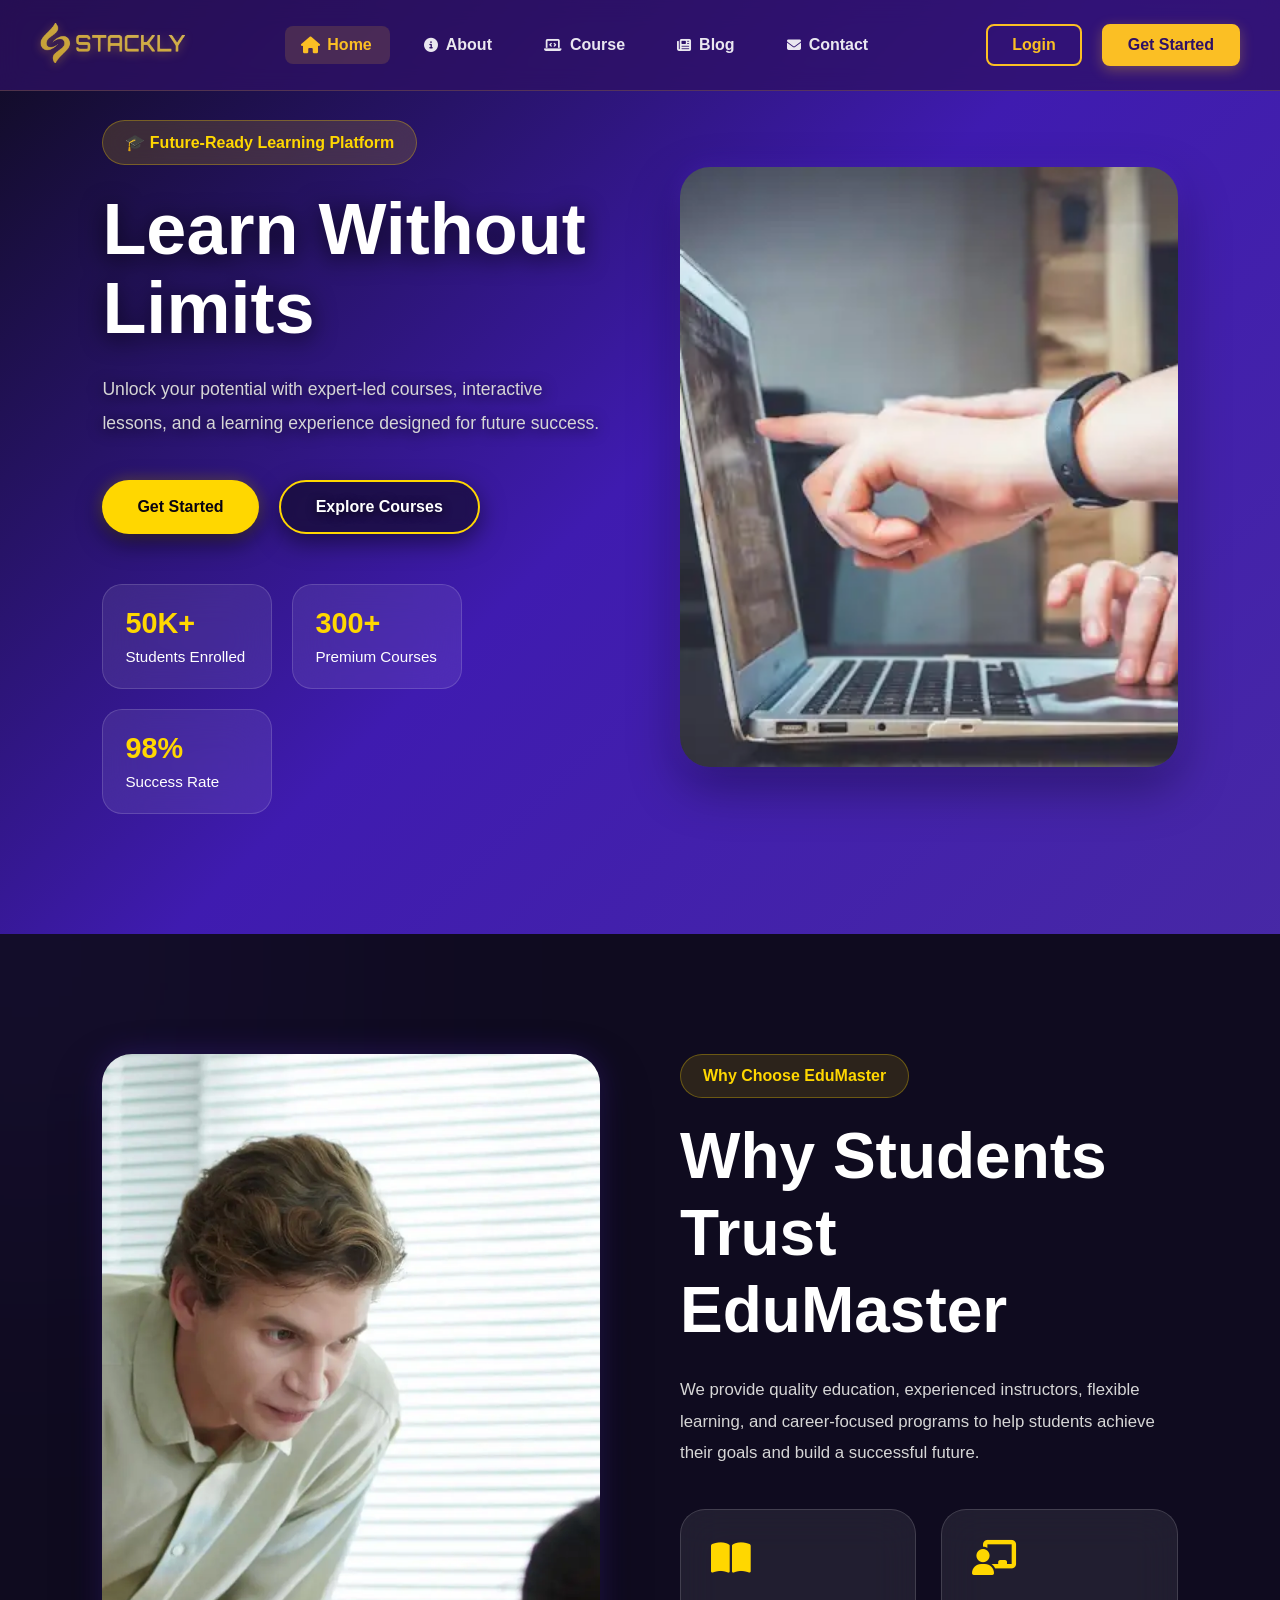
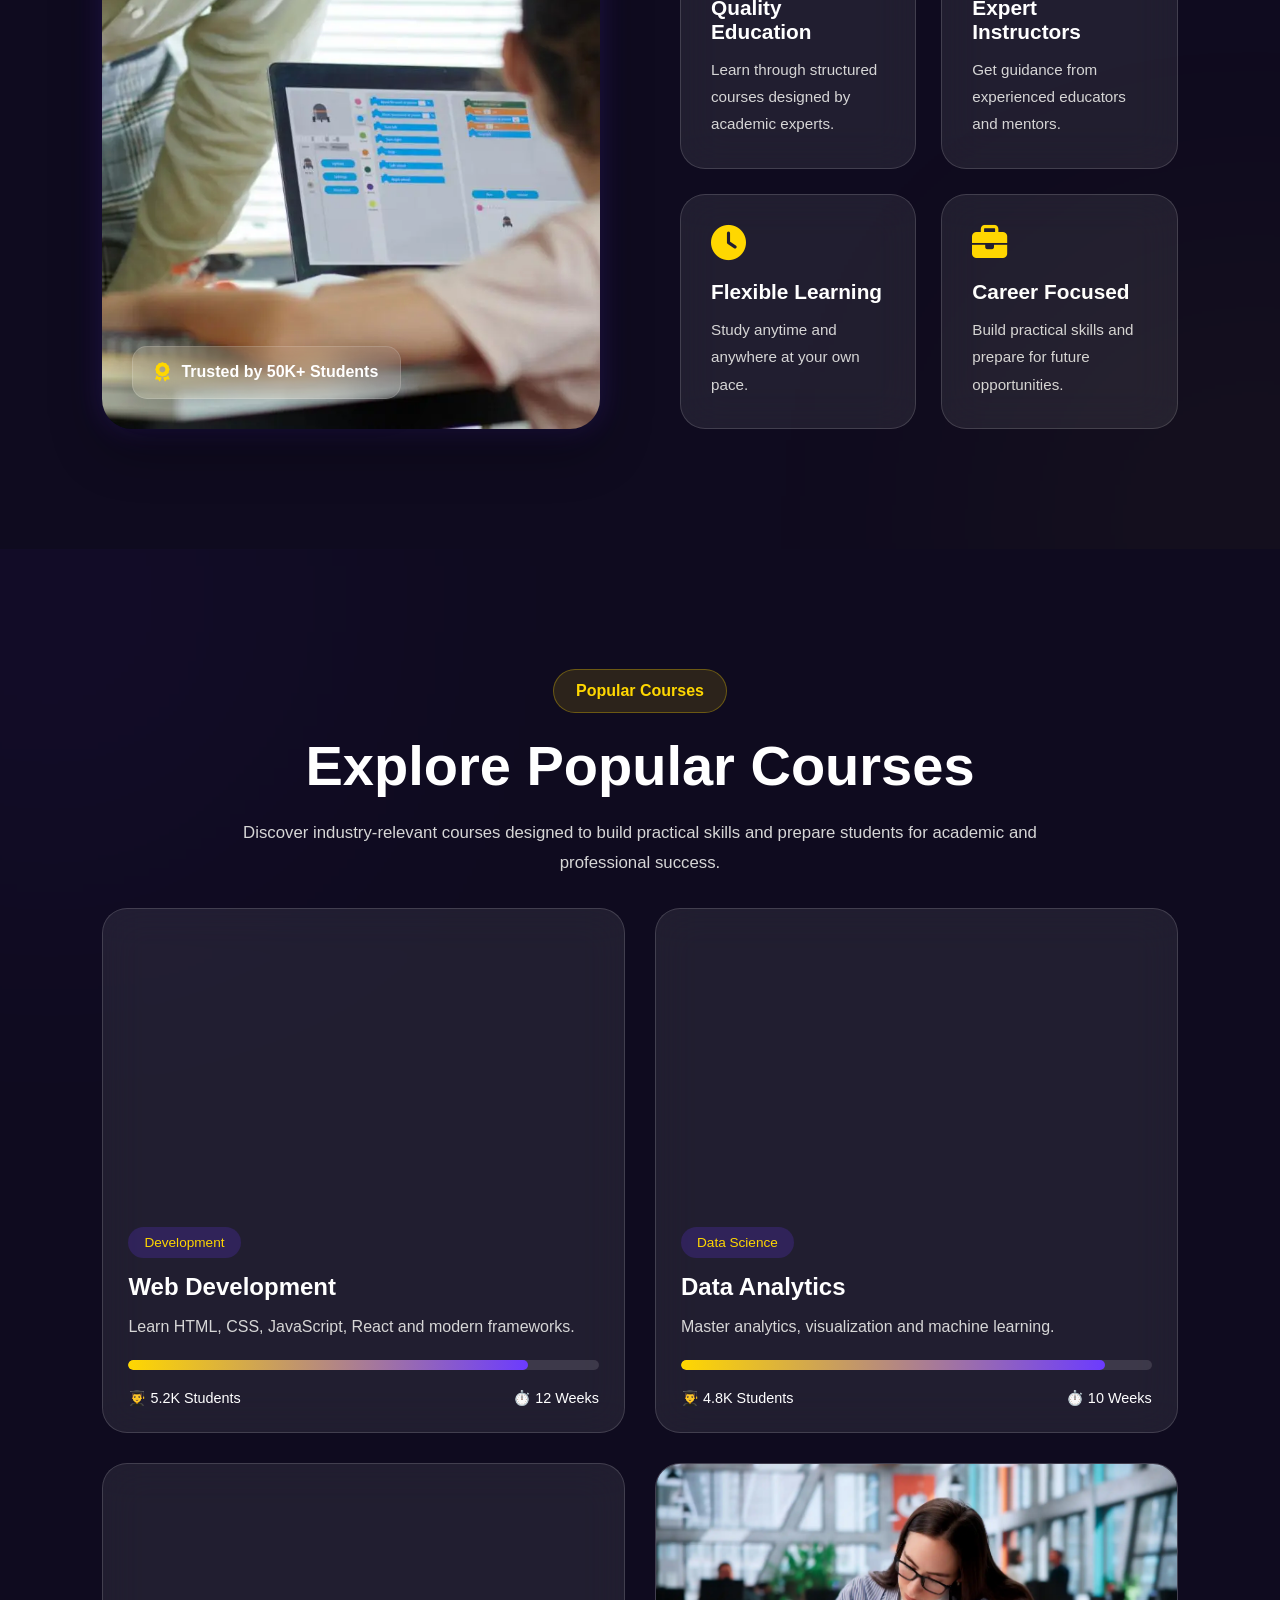
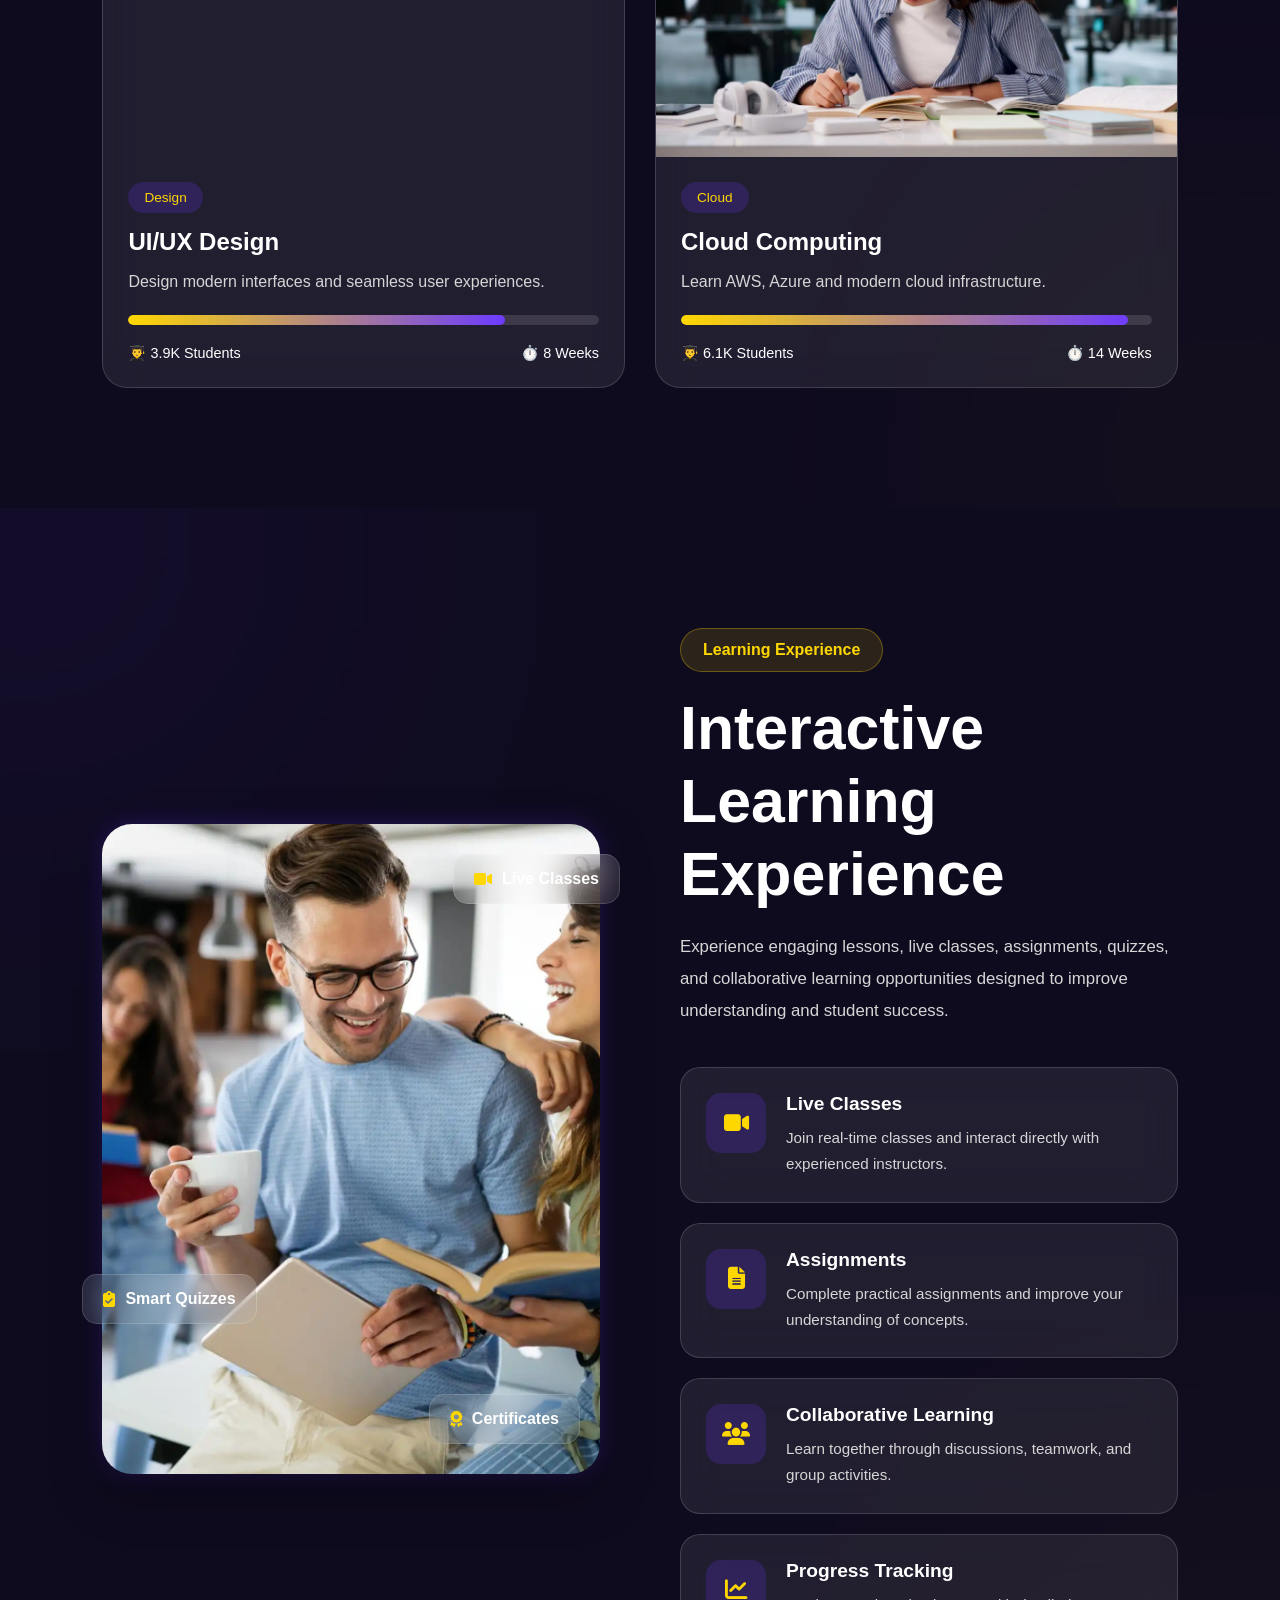
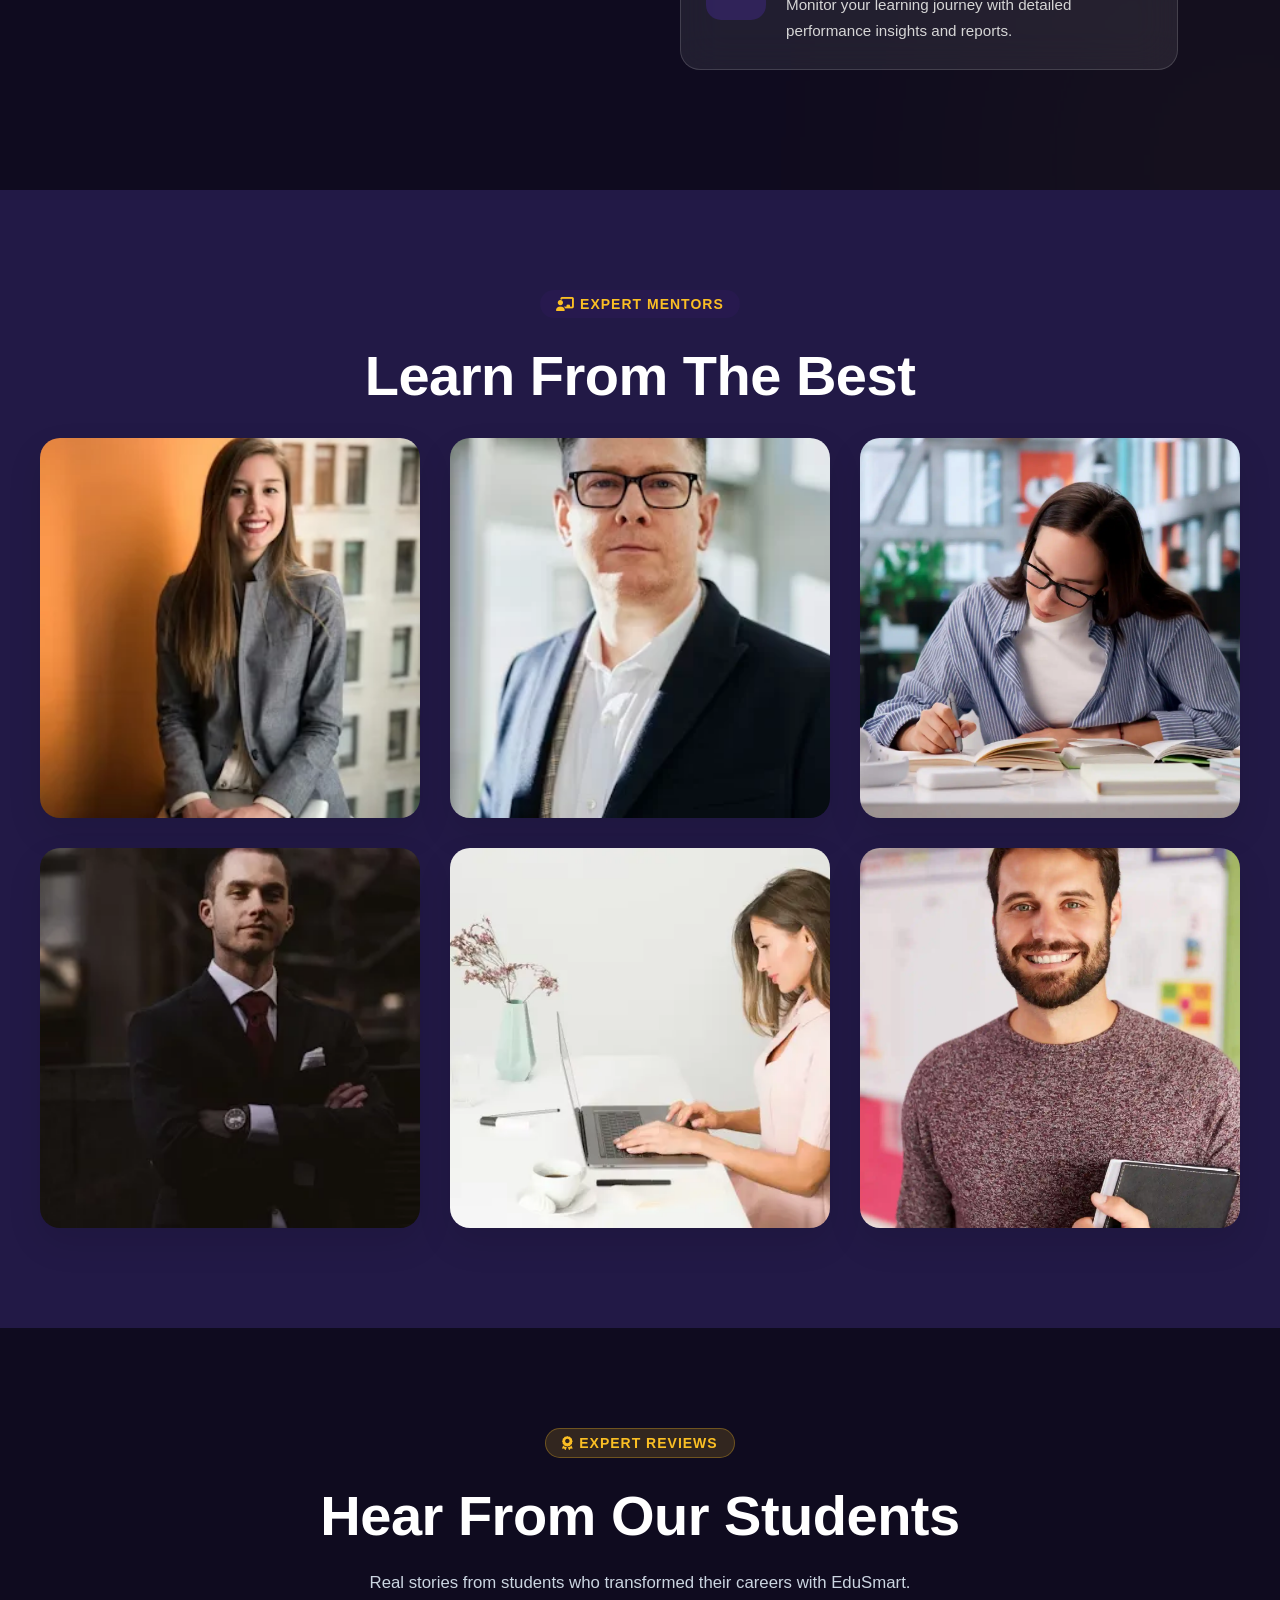
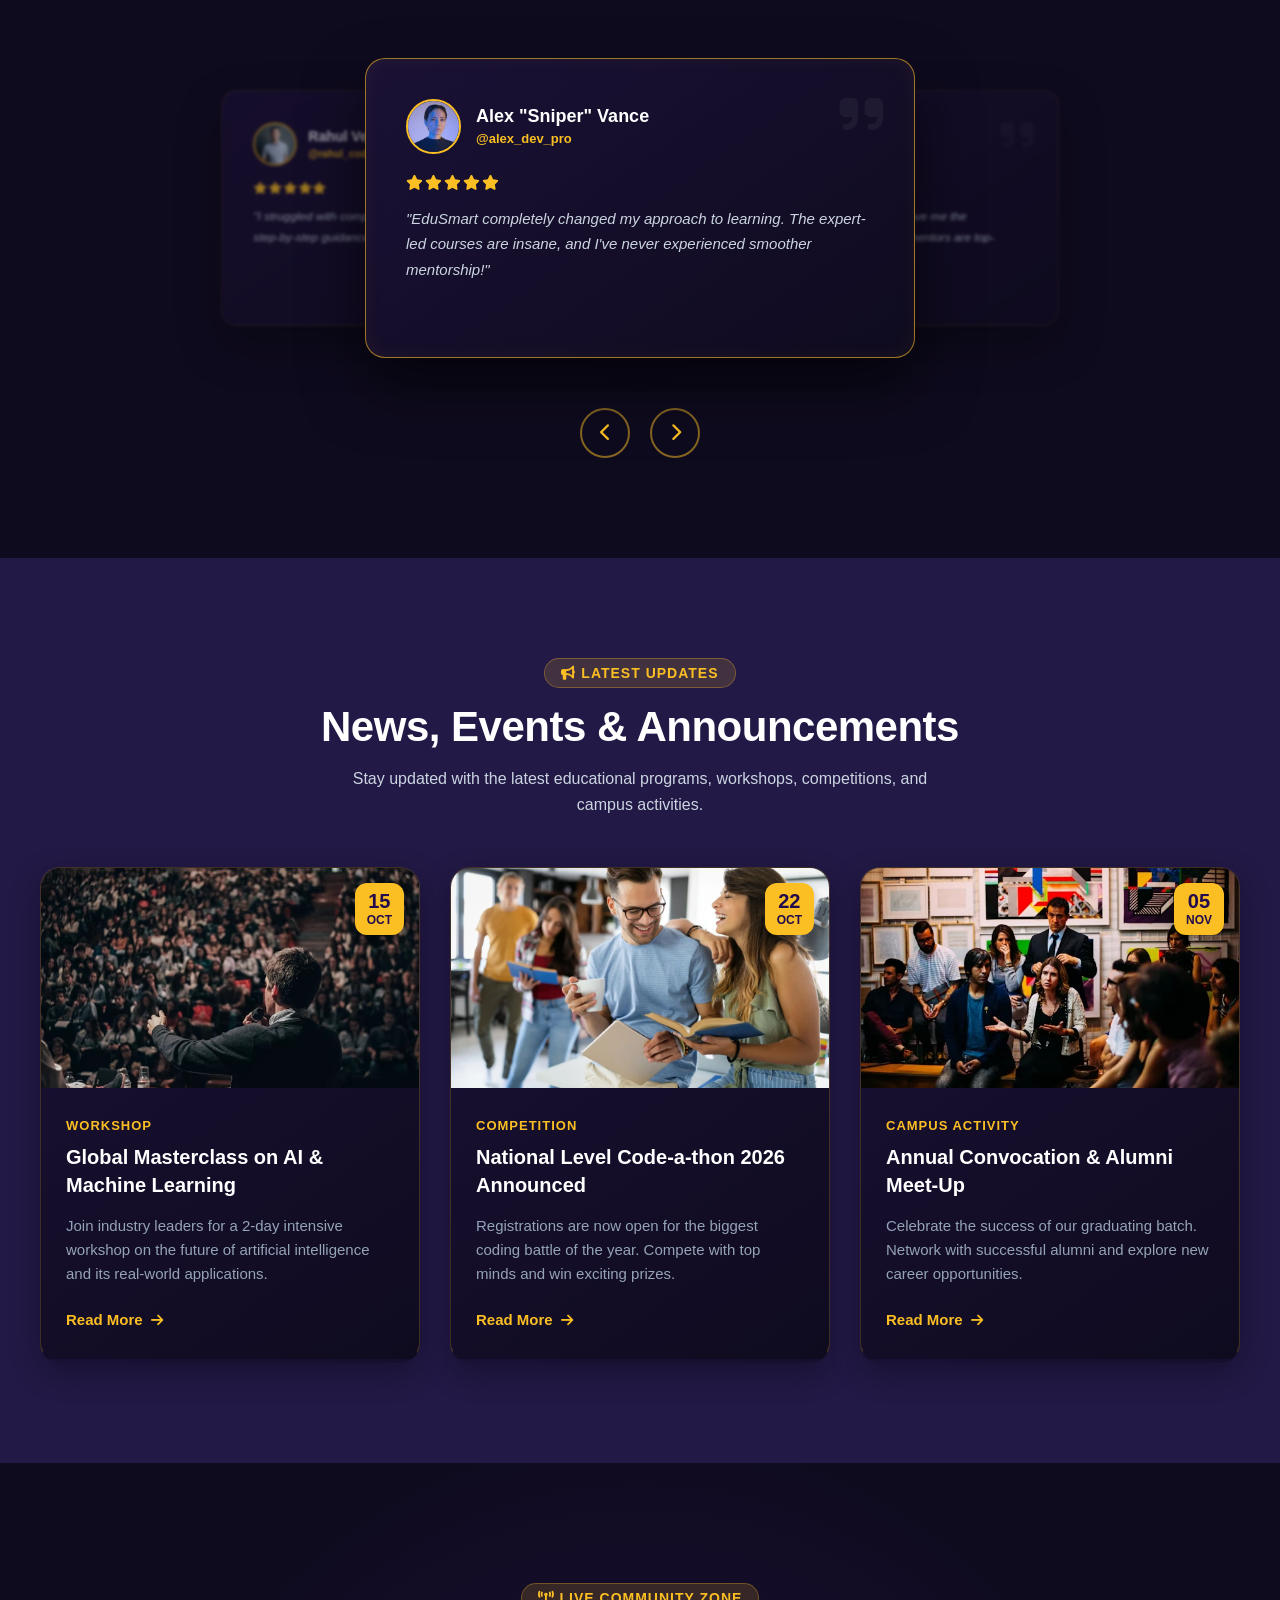
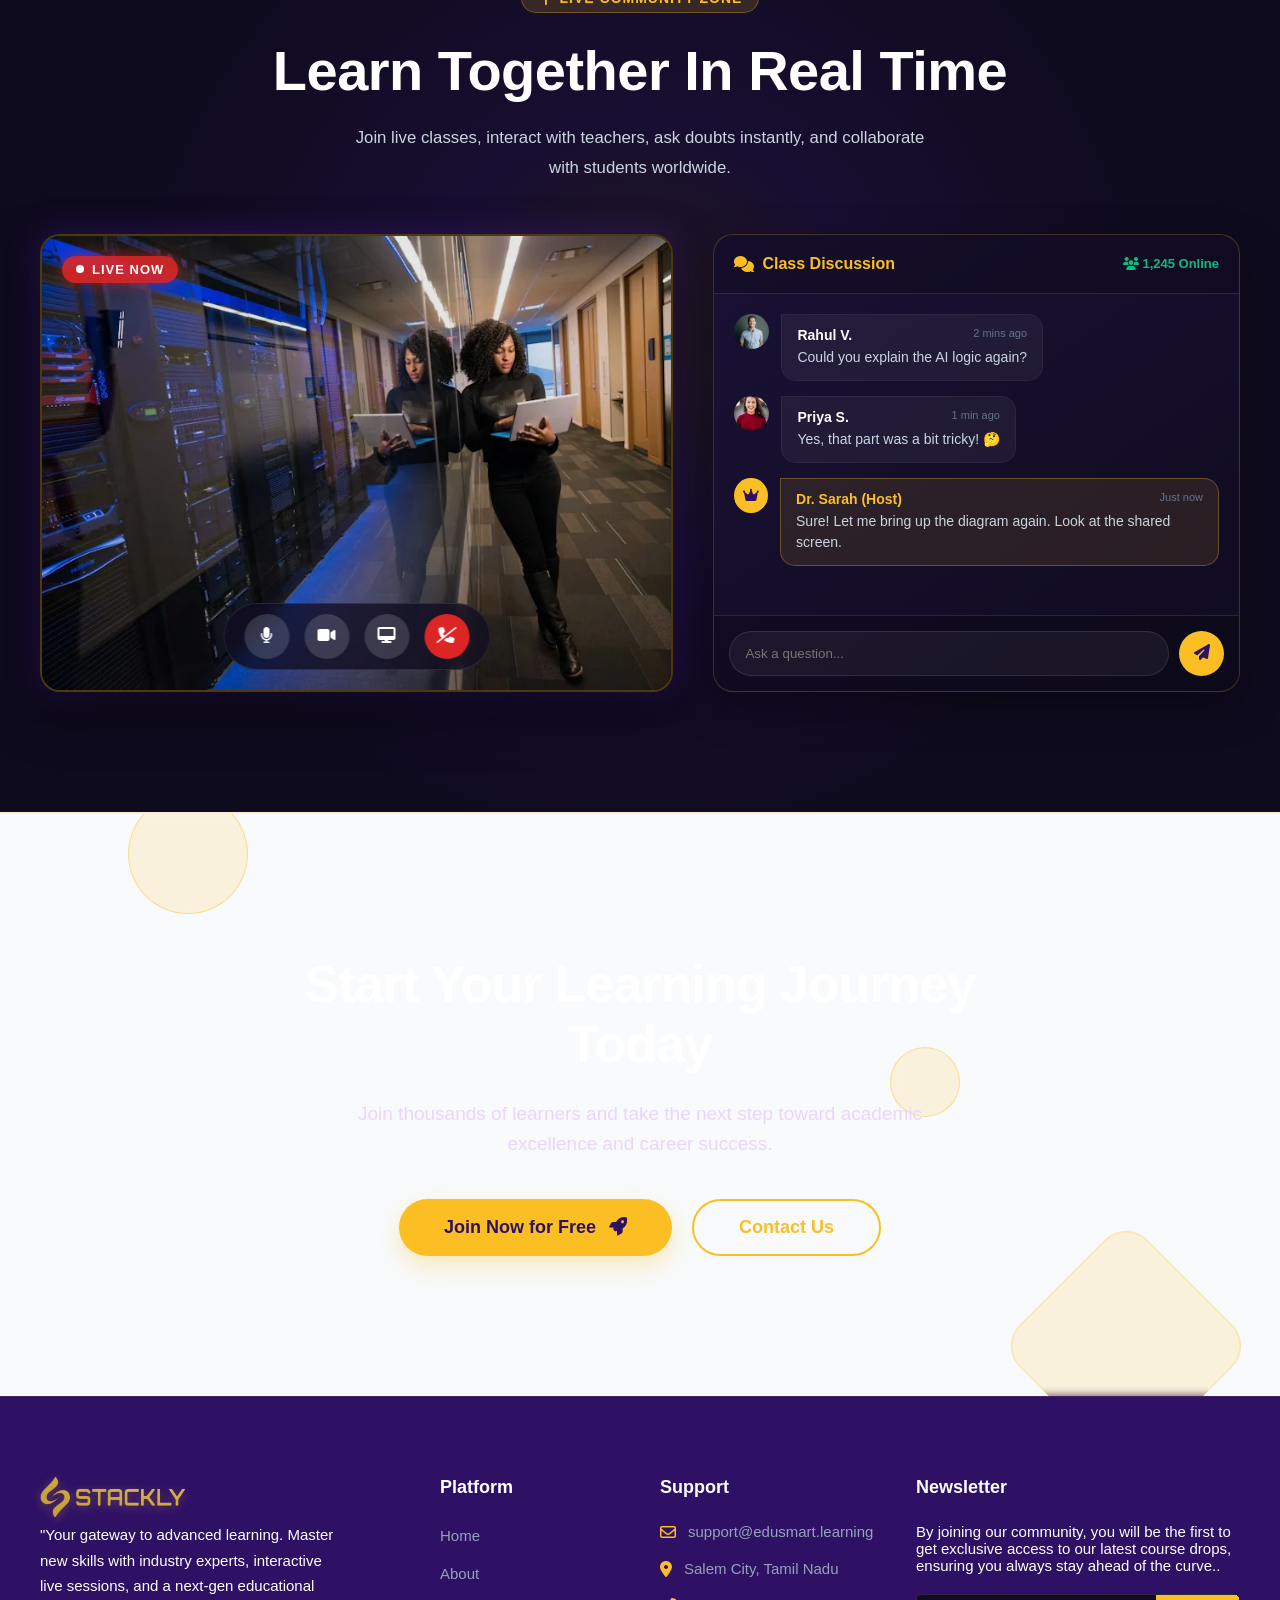
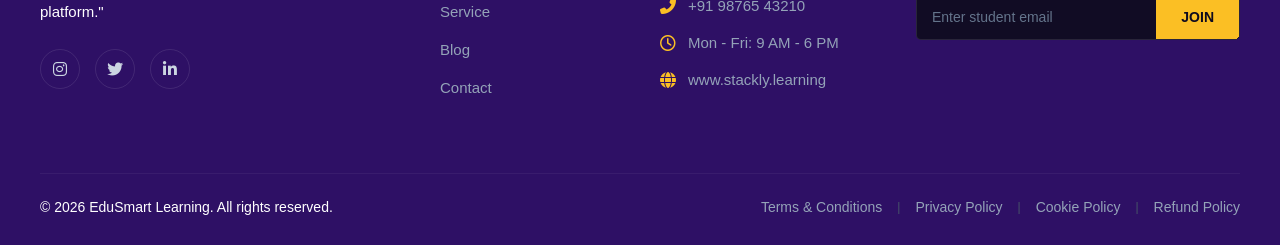
==== commit 128cb916: "Education" ====
--- a/index.html
+++ b/index.html
@@ -5,10 +5,10 @@
     <meta charset="UTF-8">
     <meta name="viewport" content="width=device-width, initial-scale=1.0">
     <meta property="og:title" content="Your Website Title Here">
-<meta property="og:description" content="Join our premium online learning platform and upgrade your skills today.">
-<meta property="og:image" content="https://yourwebsite.com/asset/preview-image.jpg">
-<meta property="og:url" content="https://yourwebsite.com">
-<meta property="og:type" content="website">
+    <meta property="og:description" content="Join our premium online learning platform and upgrade your skills today.">
+    <meta property="og:image" content="https://yourwebsite.com/asset/preview-image.jpg">
+    <meta property="og:url" content="https://yourwebsite.com">
+    <meta property="og:type" content="website">
     <meta name="description"
         content="Join our premium online learning platform. Access interactive courses, live community zones, and expert tutors to upgrade your skills today.">
     <link rel="icon" type="image/png" href="./asset/logo_Favicon.webp">
@@ -155,7 +155,7 @@
 
             <div class="trust-image" data-aos="fade-right" data-aos-duration="1200">
 
-                <img src="./asset/sec1.webp" alt="Teacher Guiding Students" loading="lazy" decoding="async">
+                <img src="./asset/f2.webp" alt="Teacher Guiding Students" loading="lazy" decoding="async">
 
                 <div class="floating-badge">
                     <i class="fas fa-award"></i>
@@ -574,7 +574,7 @@
                 <div class="flip-card fade-up" style="transition-delay: 0.2s;">
                     <div class="flip-inner">
                         <div class="flip-front">
-                            <img src="./asset/c6.webp" alt="Teacher" loading="lazy" decoding="async">
+                            <img src="./asset/f4.webp" alt="Teacher" loading="lazy" decoding="async">
                         </div>
                         <div class="flip-back">
                             <h3>John Carter</h3>
